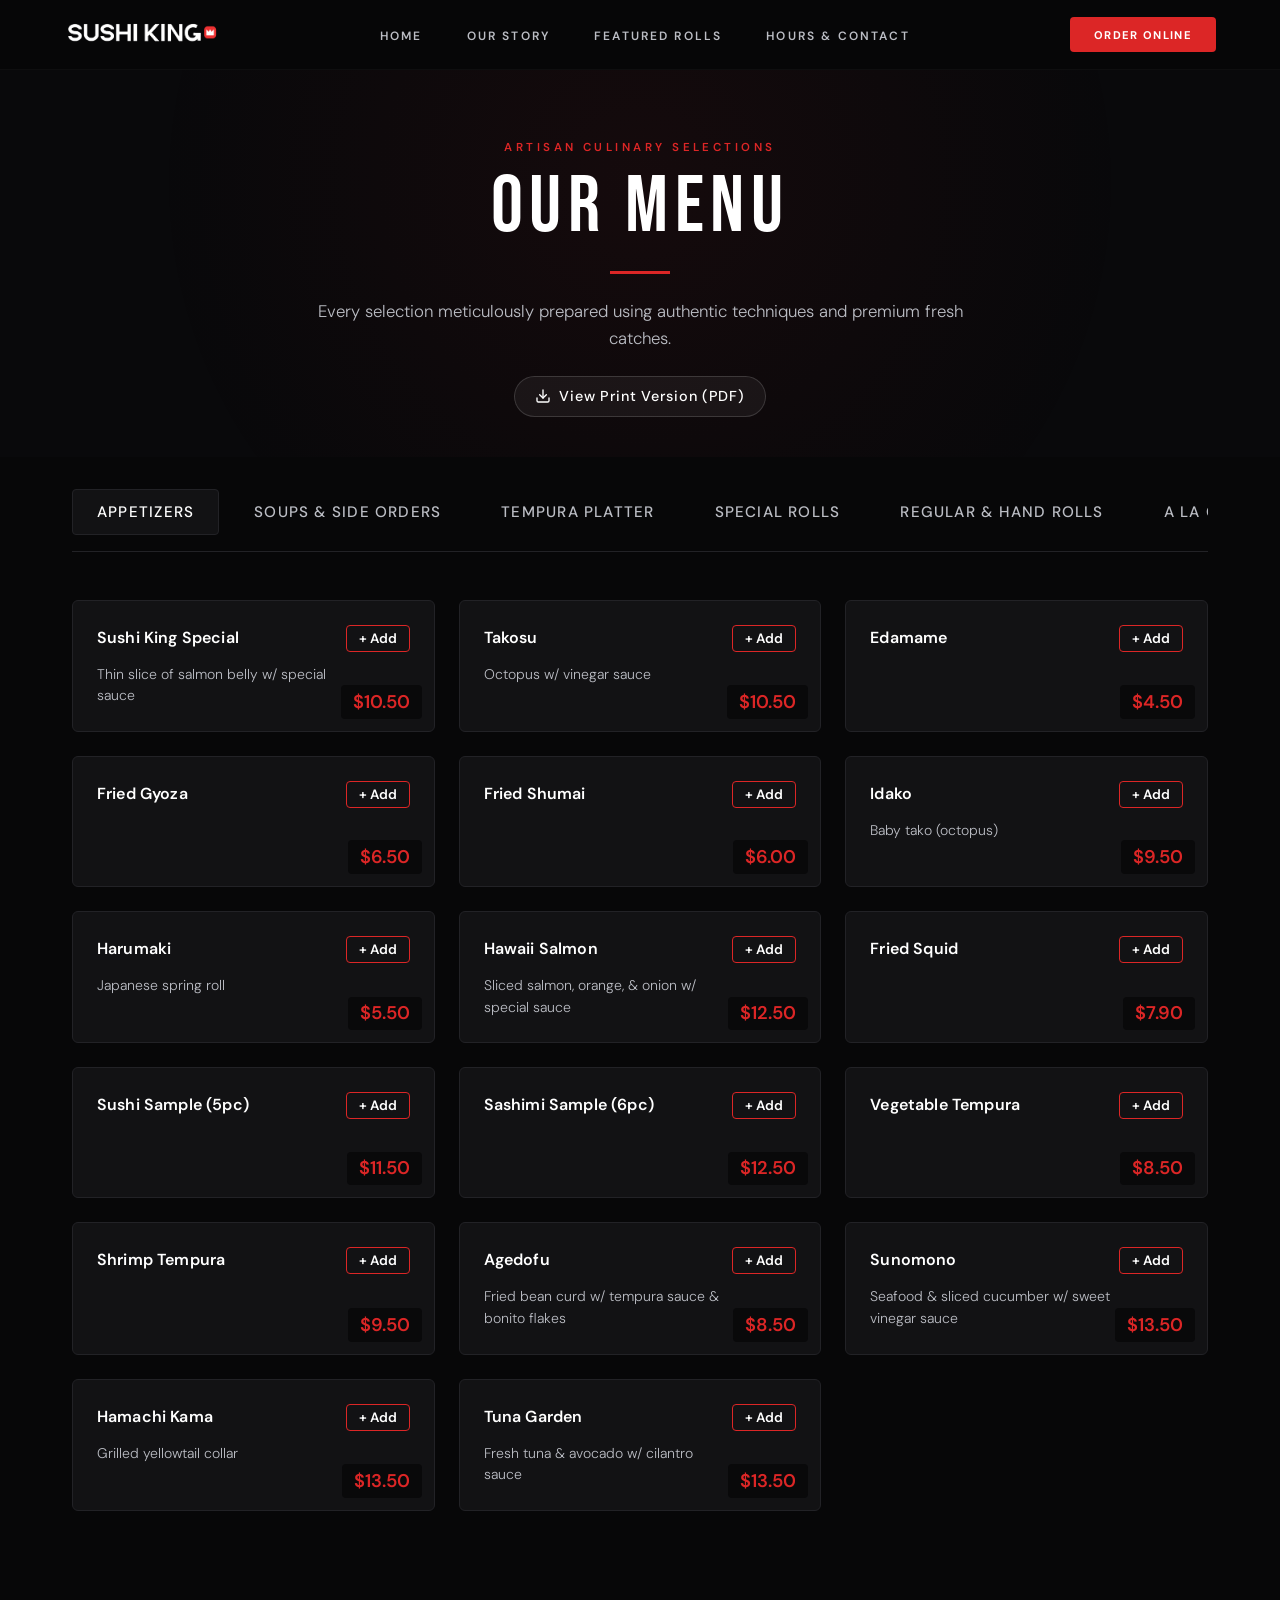
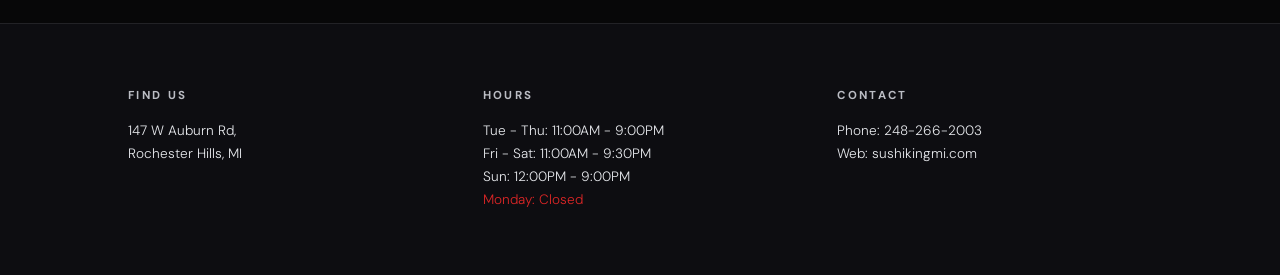
==== menu.html @ 84bacd20 "Add files via upload" ====
<!DOCTYPE html>
<html lang="en">

<head>
    <meta charset="UTF-8">
    <meta name="viewport" content="width=device-width, initial-scale=1.0">
    <title>Menu | Sushi King — Rochester Hills, MI</title>

    <!-- SEO -->
    <meta name="description"
        content="Browse the full Sushi King menu — specialty rolls, appetizers, sashimi, poke bowls, lunch specials & more. Rochester Hills, MI.">
    <meta name="robots" content="index, follow">
    <link rel="canonical" href="https://www.sushikingmi.com/menu.html">

    <!-- Open Graph -->
    <meta property="og:title" content="Menu | Sushi King — Rochester Hills, MI">
    <meta property="og:description"
        content="Browse specialty rolls, sashimi, poke bowls & lunch specials at Sushi King in Rochester Hills, MI.">
    <meta property="og:type" content="restaurant.menu">
    <meta property="og:url" content="https://www.sushikingmi.com/menu.html">
    <meta property="og:locale" content="en_US">

    <!-- Font preload -->
    <link rel="preconnect" href="https://fonts.googleapis.com">
    <link rel="preconnect" href="https://fonts.gstatic.com" crossorigin>
    <link rel="preload" as="style"
        href="https://fonts.googleapis.com/css2?family=Bebas+Neue&family=DM+Sans:ital,opsz,wght@0,9..40,300;0,9..40,400;0,9..40,500;0,9..40,600;0,9..40,700;1,9..40,400&display=swap">
    <link rel="stylesheet"
        href="https://fonts.googleapis.com/css2?family=Bebas+Neue&family=DM+Sans:ital,opsz,wght@0,9..40,300;0,9..40,400;0,9..40,500;0,9..40,600;0,9..40,700;1,9..40,400&display=swap">
    <link rel="stylesheet" href="styles.css">
    <link rel="icon" href="assets/favicon.ico">

    <!-- Advanced SEO -->
    <script type="application/ld:json">
{
  "@context": "https://schema.org",
  "@type": "Menu",
  "@id": "https://www.sushikingmi.com/menu.html#main-menu",
  "name": "Sushi King Full Menu",
  "mainEntityOfPage": "https://www.sushikingmi.com/menu.html",
  "inLanguage": "en",
  "offers": {
    "@type": "AggregateOffer",
    "priceCurrency": "USD",
    "priceRange": "$$"
  },
  "hasMenuSection": [
    {
      "@type": "MenuSection",
      "name": "Appetizers",
      "description": "Authentic starters including Sushi King Special, Takosu, Edamame, Gyoza, and Shumai."
    },
    {
      "@type": "MenuSection",
      "name": "Soup & Salad",
      "description": "Traditional Japanese soups and fresh house salads."
    },
    {
      "@type": "MenuSection",
      "name": "Sushi & Sashimi a la Carte",
      "description": "Premium fresh cuts of Tuna, Salmon, Yellowtail, White Tuna, Eel, and Red Snapper served individual piece style."
    },
    {
      "@type": "MenuSection",
      "name": "Sushi Roll (Regular Roll)",
      "description": "Classic cut maki including Spicy Tuna, California Rolls, Philadelphia Rolls, and Shrimp Tempura Rolls."
    },
    {
      "@type": "MenuSection",
      "name": "Chef's Special Rolls",
      "description": "Artisan signature masterpiece creations including the King Roll, Wonder Roll, and Godzilla Roll."
    },
    {
      "@type": "MenuSection",
      "name": "Sushi Bar Entrees",
      "description": "Curated combination platters featuring classic Maki combos, Deluxe Sushi selections, and Love Boat arrangements."
    },
    {
      "@type": "MenuSection",
      "name": "Bento Box",
      "description": "Complete kitchen entrees served with traditional classic accompaniments."
    },
    {
      "@type": "MenuSection",
      "name": "Poke Bowls",
      "description": "Signature customizable bowls featuring clean protein options, mix-ins, fresh toppings, and house-made artisan glazes."
    },
    {
      "@type": "MenuSection",
      "name": "Beverages",
      "description": "Hot green tea, selection of authentic imported Japanese Ramune sodas, and classic refreshments."
    },
    {
      "@type": "MenuSection",
      "name": "Desserts",
      "description": "Sweet culinary finishes including premium assorted flavors of authentic Japanese Mochi Ice Cream."
    }
  ]
}
</script>
</head>

<body>

    <header id="navbar" class="scrolled force-scrolled">
        <div class="logo-container">
            <a href="index.html">
                <img src="assets/horizontalVerWhite.png" alt="Sushi King" class="nav-brand-logo">
            </a>
        </div>

        <nav class="desktop-nav">
            <a href="index.html">Home</a>
            <a href="index.html#story">Our Story</a>
            <a href="index.html#featured">Featured Rolls</a>
            <a href="index.html#hours">Hours & Contact</a>
        </nav>

        <div class="nav-actions">
            <a href="https://order.sushikingmi.com/" class="cta-btn">ORDER ONLINE</a>
            <button id="menu-toggle" aria-label="Toggle Menu" aria-expanded="false">
                <span class="bar"></span>
                <span class="bar"></span>
                <span class="bar"></span>
            </button>
        </div>

        <div id="mobile-overlay" class="mobile-menu">
            <div class="mobile-nav-links">
                <a href="https://order.sushikingmi.com/" class="mobile-link">Order Online</a>
                <a href="index.html#story" class="mobile-link">Our Story</a>
                <a href="index.html" class="mobile-link">Home</a>
                <a href="index.html#featured" class="mobile-link">Featured Rolls</a>
                <a href="index.html#hours" class="mobile-link">Hours & Contact</a>
            </div>
        </div>
    </header>

    <section class="menu-hero-banner">
        <div class="menu-hero-overlay"></div>
        <div class="menu-hero-content animate-fade-in">
            <span class="tagline">Artisan Culinary Selections</span>
            <h1>OUR MENU</h1>
            <div class="brand-divider"></div>
            <p class="menu-hero-subtitle">Every selection meticulously prepared using authentic techniques and premium
                fresh catches.</p>

            <a href="assets/finalsushimenu.pdf" target="_blank" class="menu-pdf-fallback-btn">
                <svg width="16" height="16" viewBox="0 0 24 24" fill="none" stroke="currentColor" stroke-width="2"
                    stroke-linecap="round" stroke-linejoin="round" style="margin-right: 8px; vertical-align: middle;">
                    <path d="M21 15v4a2 2 0 0 1-2 2H5a2 2 0 0 1-2-2v-4"></path>
                    <polyline points="7 10 12 15 17 10"></polyline>
                    <line x1="12" y1="15" x2="12" y2="3"></line>
                </svg>
                View Print Version (PDF)
            </a>
        </div>
    </section>

    <main class="menu-page-container">
        <div class="menu-tabs-container" id="menu-tabs">
        </div>

        <div class="menu-grid-container" id="menu-cards-arena">
        </div>
    </main>

    <div id="cart-floating-bar" class="cart-floating-bar hidden">
        <div class="cart-bar-content">
            <span id="cart-item-count">0 Items Selected</span>
            <button id="open-cart-btn" class="view-cart-action-btn">
                View Order (<span id="cart-subtotal-display">$0.00</span>)
            </button>
        </div>
    </div>

    <div id="cart-sidebar" class="cart-sidebar">
        <div class="cart-sidebar-header">
            <h3>Your Order</h3>
            <button id="close-cart-btn" class="close-panel-btn">&times;</button>
        </div>
        
        <div id="cart-items-wrapper" class="cart-items-wrapper">
            <p class="empty-cart-msg">Your basket is currently empty.</p>
        </div>

        <div class="cart-sidebar-footer">
            <div class="summary-line">
                <span>Subtotal</span>
                <span id="cart-total-price">$0.00</span>
            </div>
            <button id="checkout-pos-btn" class="checkout-pos-btn" disabled>
                Proceed to Online Checkout
            </button>
        </div>
    </div>
    <div id="cart-overlay" class="cart-overlay"></div>

    <footer id="hours" class="info-footer">
        <div class="footer-grid">
            <div>
                <h4>FIND US</h4>
                <p>147 W Auburn Rd,<br>Rochester Hills, MI</p>
            </div>
            <div>
                <h4>HOURS</h4>
                <p>Tue - Thu: 11:00AM - 9:00PM<br>
                    Fri - Sat: 11:00AM - 9:30PM<br>
                    Sun: 12:00PM - 9:00PM<br>
                    <span class="brand-color">Monday: Closed</span>
                </p>
            </div>
            <div>
                <h4>CONTACT</h4>
                <p>Phone: 248-266-2003<br>Web: sushikingmi.com</p>
            </div>
        </div>
    </footer>

    <script src="menu-data.js"></script>
    <script src="app.js"></script>
    <script src="cart-sync.js"></script>
</body>

</html>
---- styles.css ----
@import url('https://fonts.googleapis.com/css2?family=Bebas+Neue&family=DM+Sans:ital,opsz,wght@0,9..40,300;0,9..40,400;0,9..40,500;0,9..40,600;0,9..40,700;1,9..40,400&display=swap');

:root {
    --bg-dark: #070708;
    --bg-card: #121214;
    --brand-red: #dc2626;
    /* Adjusted to echo their striking crown badge color */
    --brand-red-hover: #b91c1c;
    --text-white: #ffffff;
    --text-gray: #bbbdc4;
    --border-dark: #222226;
    --font-display: 'Bebas Neue', system-ui, sans-serif;
    --font-body: 'DM Sans', system-ui, sans-serif;
}

* {
    margin: 0;
    padding: 0;
    box-sizing: border-box;
    font-family: var(--font-body);
}

/* Hide scrollbar completely across all browser engines */
html {
    scrollbar-width: none;
    /* Firefox */
    -ms-overflow-style: none;
    /* IE and Edge */
    scroll-behavior: smooth;
}

::-webkit-scrollbar {
    display: none;
    /* Chrome, Safari, and Opera */
}

body {
    background-color: var(--bg-dark);
    color: var(--text-white);
    overflow-x: hidden;
}


/* Header Integration */
header {
    position: fixed;
    top: 0;
    left: 0;
    width: 100%;
    display: flex;
    justify-content: space-between;
    align-items: center;
    padding: 1.5rem 5%;
    z-index: 100;
    transition: all 0.4s cubic-bezier(0.4, 0, 0.2, 1);
}

header.scrolled {
    background: rgba(7, 7, 8, 0.85);
    backdrop-filter: blur(16px);
    -webkit-backdrop-filter: blur(16px);
    border-bottom: 1px solid var(--border-dark);
    padding: 1rem 5%;
}

.logo-container {
    display: flex;
    align-items: center;
}

.nav-brand-logo {
    height: 32px;
    /* Fixed height to keep the navbar elegant and compact */
    width: auto;
    /* Maintains the original horizontal aspect ratio */
    object-fit: contain;
}

.nav-icon {
    width: 28px;
    height: 28px;
    object-fit: contain;
}

.logo-text {
    font-size: 1.15rem;
    font-weight: 700;
    letter-spacing: 0.15em;
}

.brand-color {
    color: var(--brand-red);
}

nav a {
    color: var(--text-gray);
    text-decoration: none;
    text-transform: uppercase;
    font-size: 0.75rem;
    font-weight: 600;
    letter-spacing: 0.18em;
    margin: 0 1.25rem;
    transition: color 0.3s;
    font-family: var(--font-body);
}

nav a:hover {
    color: var(--text-white);
}

.cta-btn {
    background: var(--brand-red);
    color: var(--text-white);
    text-decoration: none;
    padding: 0.65rem 1.5rem;
    text-transform: uppercase;
    font-size: 0.7rem;
    font-weight: 700;
    letter-spacing: 0.12em;
    border-radius: 4px;
    transition: background 0.3s;
    font-family: var(--font-body);
}

.cta-btn:hover {
    background: var(--brand-red-hover);
}

/* Hero Modifications */
.hero {
    position: relative;
    width: 100%;
    height: 100vh;
    height: 100dvh;
    display: flex;
    align-items: center;
    justify-content: center;
    overflow: hidden;
}

.hero-video {
    position: absolute;
    top: 0;
    left: 0;
    width: 100%;
    height: 100%;
    object-fit: cover;
    z-index: 1;
}

.hero-overlay {
    position: absolute;
    top: 0;
    left: 0;
    width: 100%;
    height: 100%;
    background: linear-gradient(to bottom, rgba(7, 7, 8, 0.2) 0%, rgba(7, 7, 8, 0.6) 100%);
    z-index: 2;
    pointer-events: none;
    transform: translateZ(0);
    -webkit-transform: translateZ(0);
    will-change: transform;
}

.hero-content {
    position: relative;
    z-index: 3;
    /* Sits on top of the vignette so your text remains perfectly crisp and readable */
    text-align: center;
    padding: 0 1rem;
}

.hero-sub {
    font-size: 0.8rem;
    text-transform: uppercase;
    letter-spacing: 0.4em;
    color: var(--brand-red);
    font-weight: 600;
    display: block;
    margin-bottom: 1rem;
    font-family: var(--font-body);
}

.hero-content h1 {
    font-size: 5.5rem;
    font-family: var(--font-display);
    font-weight: 400;
    letter-spacing: 0.06em;
    margin-bottom: 1rem;
    line-height: 1;
}

.hero-content p {
    font-size: 1rem;
    color: var(--text-gray);
    margin-bottom: 2.5rem;
    font-weight: 300;
    letter-spacing: 0.12rem;
    font-family: var(--font-body);
}

.hero-actions {
    display: flex;
    justify-content: center;
    gap: 15px;
}

.hero-btn {
    padding: 0.8rem 2rem;
    font-size: 0.72rem;
    text-transform: uppercase;
    letter-spacing: 0.15em;
    font-weight: 700;
    text-decoration: none;
    border-radius: 4px;
    transition: all 0.3s ease;
    font-family: var(--font-body);
}

.hero-btn.primary {
    background: var(--text-white);
    color: var(--bg-dark);
}

.hero-btn.primary:hover {
    background: var(--brand-red);
    color: var(--text-white);
}

.hero-btn.secondary {
    border: 1px solid rgba(255, 255, 255, 0.2);
    color: var(--text-white);
}

.hero-btn.secondary:hover {
    border-color: var(--text-white);
    background: rgba(255, 255, 255, 0.05);
}

/* Featured Menu Layout styling */
.featured-section {
    padding: 8rem 10% 6rem;
    background: var(--bg-dark);
}

.section-header {
    text-align: center;
    margin-bottom: 4rem;
}

.section-header .tagline {
    font-size: 0.72rem;
    text-transform: uppercase;
    color: var(--text-gray);
    letter-spacing: 0.3em;
    font-family: var(--font-body);
    font-weight: 500;
}

.section-header h2 {
    font-size: 3.25rem;
    letter-spacing: 0.08em;
    margin-top: 0.5rem;
    font-family: var(--font-display);
    font-weight: 400;
}

.brand-divider {
    width: 40px;
    height: 3px;
    background: var(--brand-red);
    margin: 1.25rem auto 0;
}

.menu-grid {
    display: grid;
    grid-template-columns: repeat(auto-fit, minmax(280px, 1fr));
    gap: 30px;
}

.menu-card {
    background: var(--bg-card);
    border: 1px solid var(--border-dark);
    border-radius: 6px;
    overflow: hidden;
    transition: transform 0.3s ease, border-color 0.3s ease;
}

.menu-card:hover {
    transform: translateY(-5px);
    border-color: rgba(220, 38, 38, 0.4);
}

.menu-card.highlighted {
    border-color: rgba(220, 38, 38, 0.6);
}

.card-img-placeholder {
    height: 180px;
    background: #1c1c21;
    position: relative;
    overflow: hidden;
    background-color: #121214;
    background-image:
        linear-gradient(135deg,
            transparent 0%,
            transparent 65%,
            rgba(255, 255, 255, 0.025) 65%,
            rgba(255, 255, 255, 0.025) 100%),
        linear-gradient(-45deg,
            transparent 0%,
            transparent 75%,
            rgba(0, 0, 0, 0.18) 75%,
            rgba(0, 0, 0, 0.18) 100%);
}


.price-tag {
    position: absolute;
    bottom: 12px;
    right: 12px;
    background: rgba(7, 7, 8, 0.8);
    padding: 0.3rem 0.75rem;
    border-radius: 4px;
    font-size: 0.85rem;
    font-weight: 600;
    color: var(--text-white);
}

.badge {
    position: absolute;
    top: 12px;
    left: 12px;
    background: var(--brand-red);
    font-size: 0.6rem;
    text-transform: uppercase;
    letter-spacing: 0.1em;
    padding: 0.25rem 0.6rem;
    border-radius: 2px;
    font-weight: 700;
}

.card-body {
    padding: 1.5rem;
}

.card-body h3 {
    font-size: 1.15rem;
    margin-bottom: 0.5rem;
    font-weight: 600;
    font-family: var(--font-body);
    letter-spacing: 0.01em;
}

.card-body p {
    font-size: 0.85rem;
    color: var(--text-gray);
    line-height: 1.6;
    font-weight: 300;
    font-family: var(--font-body);
}

.menu-footer {
    text-align: center;
    margin-top: 3.5rem;
}

.download-link {
    color: var(--text-gray);
    text-decoration: none;
    font-size: 0.85rem;
    letter-spacing: 0.05em;
    transition: color 0.3s;
}

.download-link:hover {
    color: var(--brand-red);
}

/* Info Sticky Footer */
.info-footer {
    border-top: 1px solid var(--border-dark);
    background: #0d0d11;
    padding: 4rem 10%;
}

.footer-grid {
    display: grid;
    grid-template-columns: repeat(auto-fit, minmax(200px, 1fr));
    gap: 40px;
}

.footer-grid h4 {
    font-size: 0.72rem;
    letter-spacing: 0.2em;
    color: var(--text-gray);
    margin-bottom: 1rem;
    font-family: var(--font-body);
    font-weight: 700;
    text-transform: uppercase;
}

.footer-grid p {
    font-size: 0.85rem;
    color: #e5e7eb;
    line-height: 1.7;
    font-weight: 300;
}

/* ==========================================================================
   GLOBAL UTILITY MODIFICATIONS & LINK ALIGNMENTS
   ========================================================================== */

.nav-actions {
    display: flex;
    align-items: center;
    gap: 15px;
}

/* Base Desktop Settings: Kept hidden until responsive breakpoints invoke them */
#menu-toggle {
    display: none;
}


/* ==========================================================================
   PREMIUM SIDE DRAWER NAVIGATION FRAMEWORK (Referencing image_86c0e9.png)
   ========================================================================== */

/* Structural layout panel for the sleek half-page viewport slice */
/* ==========================================================================
   PREMIUM MOBILE DRAWER NAVIGATION (REAL MOBILE TIMING FIXED)
   ========================================================================== */

.mobile-menu {
    position: fixed;
    top: 0;
    right: 0;
    width: 50vw;

    /* Viewport Fix: Use dynamic viewport height (dvh) so mobile browsers 
       ignore the URL bar area, falling back to 100% on older browsers */
    height: 100%;
    height: 100dvh;

    background: rgba(10, 10, 12, 0.99);
    backdrop-filter: blur(25px);
    -webkit-backdrop-filter: blur(25px);
    border-left: 1px solid rgba(255, 255, 255, 0.05);
    z-index: 999;

    /* Layout containment: Switch from center-weighted to top-weighted 
       padding so links never drop below the screen boundary fold */
    display: flex;
    flex-direction: column;
    justify-content: flex-start;
    align-items: flex-start;
    padding: 120px 2.5rem 4rem;
    /* Generous 120px top padding clears your header bar */
    box-sizing: border-box;
    overflow-y: auto;
    /* Permits scrolling if a tiny screen crowds the buttons */

    /* Offscreen mechanical storage state */
    transform: translateX(100%);
    transition: transform 0.4s cubic-bezier(0.16, 1, 0.3, 1);
}

/* Active trigger state injected dynamically by the JavaScript Engine */
.mobile-menu.active {
    transform: translateX(0);
    box-shadow: -10px 0 40px rgba(0, 0, 0, 0.6);
}

/* Vertical distribution stack formatting */
.mobile-nav-links {
    display: flex;
    flex-direction: column;
    gap: 1.85rem;
    /* Slightly tighter layout gaps to prevent vertical spillover */
    width: 100%;
    text-align: left;
}

/* High-visibility typography rules */
.mobile-nav-links .mobile-link {
    color: #ffffff !important;
    text-decoration: none;
    font-size: 1.25rem;
    text-transform: uppercase;
    letter-spacing: 0.12em;
    font-weight: 500;
    display: block;
    width: 100%;
    padding: 0.5rem 0;
    /* Creates larger touch target sectors for fingers */
    transition: color 0.2s ease, padding-left 0.2s ease;
}

/* Interactive touch gestures configuration */
.mobile-nav-links .mobile-link:hover,
.mobile-nav-links .mobile-link:active {
    color: var(--brand-red) !important;
    padding-left: 8px;
}

/* Premium Mobile CTA branding link block */
.mobile-nav-links .mobile-cta {
    margin-top: 1rem;
    display: block;
    color: #ffffff !important;
    background-color: var(--brand-red);
    text-decoration: none;
    text-transform: uppercase;
    text-align: center;
    font-size: 0.9rem;
    font-weight: 600;
    letter-spacing: 0.05em;
    padding: 0.85rem 1rem;
    border-radius: 4px;
    width: 100%;
    box-sizing: border-box;
    transition: background-color 0.2s ease;
}

/* Responsive scale tracking rules for smaller display devices */
@media (max-width: 480px) {
    .mobile-menu {
        width: 75vw;
        /* Expands wider to give links comfortable horizontal breathing room */
        padding: 100px 1.5rem 3rem;
    }
}


/* ==========================================================================
   CONSOLIDATED ULTRA RESPONSIVE LAYOUT ENGINE (Media Breakpoints)
   ========================================================================== */

@media (max-width: 768px) {
    header {
        padding: 1.25rem 1.5rem;
    }

    header.scrolled {
        padding: 0.85rem 1.5rem;
    }

    .hero-content h1 {
        font-size: 2.5rem;
    }

    /* Clean drop optimization targets layout stream room */
    .desktop-nav,
    header .cta-btn {
        display: none !important;
    }

    /* Interactive Menu Hamburger Framework Box */
    #menu-toggle {
        display: flex;
        background: transparent;
        border: none;
        cursor: pointer;
        position: relative;
        width: 24px;
        height: 20px;
        padding: 0;
        z-index: 1000;
        /* Stays fixed securely on top of the half-page slide drawer */
    }

    /* Base Bar structural physics and timelines */
    #menu-toggle .bar {
        position: absolute;
        width: 100%;
        height: 2px;
        background-color: #ffffff;
        left: 0;
        transform-origin: center;
        transition:
            top 0.2s cubic-bezier(0.4, 0, 0.2, 1),
            transform 0.2s cubic-bezier(0.4, 0, 0.2, 1) 0.15s,
            opacity 0.15s ease;
    }

    /* Idle layout rows initialization */
    #menu-toggle .bar:nth-child(1) {
        top: 2px;
    }

    #menu-toggle .bar:nth-child(2) {
        top: 9px;
    }

    #menu-toggle .bar:nth-child(3) {
        top: 16px;
    }

    /* Active Animation state sequence mappings */
    #menu-toggle.active .bar {
        top: 9px;
        transition:
            top 0.2s cubic-bezier(0.4, 0, 0.2, 1) 0.15s,
            transform 0.2s cubic-bezier(0.4, 0, 0.2, 1),
            opacity 0.15s ease 0.15s;
    }

    #menu-toggle.active .bar:nth-child(1) {
        transform: rotate(45deg);
    }

    #menu-toggle.active .bar:nth-child(2) {
        opacity: 0;
        transform: scaleX(0);
    }

    #menu-toggle.active .bar:nth-child(3) {
        transform: rotate(-45deg);
    }
}

/* Micro viewport optimization frame tracking rules */
@media (max-width: 480px) {
    .mobile-menu {
        width: 75vw;
        /* Scales up wider on ultra-compact phones so long titles don't wrap link lines */
        padding: 3rem 2rem;
    }

    .menu-hero-banner {
        min-height: 35vh;
        padding: 110px 1.5rem 30px;
    }

    .menu-hero-content h1 {
        font-size: 2.5rem;
    }

    .menu-hero-subtitle {
        font-size: 0.95rem;
    }

    .menu-page-container {
        padding: 0 1.25rem 60px;
    }
}

/* ==========================================================================
   MENU PAGE & PORTFOLIO ENGINE STYLES
   ========================================================================== */

.menu-page-container {
    max-width: 1200px;
    margin: 120px auto 60px;
    padding: 0 2rem;
}

.menu-intro {
    text-align: center;
    margin-bottom: 3rem;
}

.menu-intro h1 {
    font-size: 3rem;
    letter-spacing: 0.1em;
    font-weight: 800;
    margin-top: 0.5rem;
}

/* Tab Bar Strip Container Row Layout */
.menu-tabs-container {
    display: flex;
    justify-content: flex-start;
    align-items: center;
    gap: 10px;
    overflow-x: auto;
    /* Handles mobile viewport overflow seamlessly */
    padding-bottom: 1rem;
    margin-bottom: 3rem;
    border-bottom: 1px solid var(--border-dark);
    -webkit-overflow-scrolling: touch;
}

/* Hide scrollbar visually on the menu horizontal tab line while keeping it operational */
.menu-tabs-container::-webkit-scrollbar {
    display: none;
}

.menu-tab-btn {
    background: transparent;
    border: 1px solid transparent;
    color: var(--text-gray);
    padding: 0.75rem 1.5rem;
    font-size: 0.95rem;
    text-transform: uppercase;
    letter-spacing: 0.08em;
    font-weight: 500;
    cursor: pointer;
    white-space: nowrap;
    border-radius: 4px;
    transition: all 0.3s cubic-bezier(0.4, 0, 0.2, 1);
}

.menu-tab-btn:hover {
    color: var(--text-white);
    background-color: rgba(255, 255, 255, 0.03);
}

.menu-tab-btn.active {
    color: var(--text-white);
    background-color: var(--bg-card);
    border-color: var(--border-dark);
}

/* Core Dynamic Cards Arena Grid Configuration */
.menu-grid-container.standard-grid {
    display: grid;
    grid-template-columns: repeat(auto-fill, minmax(340px, 1fr));
    gap: 24px;
}

.menu-grid-container.layout-flex-vertical {
    display: flex;
    flex-direction: column;
    gap: 32px;
}

/* Individual Premium Glass-Card Frame Objects */
.menu-card {
    background-color: var(--bg-card);
    border: 1px solid var(--border-dark);
    border-radius: 6px;
    padding: 1.5rem;
    display: flex;
    flex-direction: column;
    justify-content: flex-start;
    gap: 12px;
    transition: transform 0.3s ease, border-color 0.3s ease;
}

.menu-card:hover {
    transform: translateY(-2px);
    border-color: #33333a;
}

.menu-card-header {
    display: flex;
    justify-content: space-between;
    align-items: baseline;
    gap: 16px;
}

.menu-card-header h3 {
    font-size: 1rem;
    font-weight: 600;
    letter-spacing: 0.01em;
    color: var(--text-white);
    font-family: var(--font-body);
    min-width: 0;
    /* Allows h3 to shrink within flex row instead of pushing into price */
    overflow: hidden;
    text-overflow: ellipsis;
    white-space: nowrap;
}

.menu-card-header .price-tag {
    flex-shrink: 0;
    /* Price never compresses regardless of item name length */
}

.price-tag {
    font-size: 1.15rem;
    font-weight: 600;
    color: var(--brand-red);
    font-family: var(--font-body);
}

.menu-item-description {
    font-size: 0.875rem;
    color: var(--text-gray);
    line-height: 1.55;
    font-family: var(--font-body);
    font-weight: 300;
    padding-right: 4.5rem;
    /* Prevents text from running under the price tag */
}

/* Unique Blocks Layout: Poke Showcases & Lunch Specials Packs */
.full-width-card {
    grid-column: 1 / -1;
}

.special-info-block {
    background-color: #0d0d10;
    border: 1px dashed var(--border-dark);
    border-radius: 6px;
    padding: 2rem;
    margin-top: 1rem;
}

.special-info-block h4 {
    text-transform: uppercase;
    font-size: 1rem;
    letter-spacing: 0.1em;
    margin-bottom: 1.5rem;
    color: var(--text-white);
}

.selection-pool-grid {
    display: grid;
    grid-template-columns: repeat(auto-fill, minmax(200px, 1fr));
    gap: 12px;
}

.selection-pool-grid span {
    font-size: 0.88rem;
    color: var(--text-gray);
    display: flex;
    align-items: center;
}

.selection-pool-grid span::before {
    content: "•";
    color: var(--brand-red);
    margin-right: 8px;
    font-size: 1.2rem;
}

/* Poke Builder Dynamic Box Dashboard Object */
.poke-builder-showcase {
    background-color: var(--bg-card);
    border: 1px solid var(--border-dark);
    border-radius: 8px;
    padding: 2.5rem;
}

.poke-hero-meta {
    text-align: center;
    margin-bottom: 2.5rem;
    border-bottom: 1px solid var(--border-dark);
    padding-bottom: 1.5rem;
}

.poke-hero-meta h3 {
    font-size: 2.5rem;
    letter-spacing: 0.06em;
    margin-bottom: 0.5rem;
    font-family: var(--font-display);
    font-weight: 400;
}

.poke-subtitle {
    margin-top: 0.5rem;
    color: var(--text-gray);
    font-size: 0.9rem;
}

.category-meta-header {
    grid-column: 1 / -1;
    /* Span all grid columns so it sits above the cards */
    text-align: center;
    margin-bottom: 0.25rem;
}

.category-clean-subtitle {
    display: inline-block;
    font-family: var(--font-body);
    font-size: 0.78rem;
    font-weight: 500;
    text-transform: uppercase;
    letter-spacing: 0.2em;
    color: var(--text-gray);
    border: 1px solid var(--border-dark);
    border-radius: 4px;
    padding: 0.4rem 1.2rem;
}

.poke-steps-grid {
    display: grid;
    grid-template-columns: repeat(auto-fit, minmax(220px, 1fr));
    gap: 32px;
}

.poke-step-col h5 {
    font-size: 0.75rem;
    text-transform: uppercase;
    letter-spacing: 0.12em;
    margin-bottom: 1.25rem;
    display: flex;
    align-items: center;
    gap: 10px;
    font-family: var(--font-body);
    font-weight: 700;
}

.poke-step-col h5 span {
    background-color: var(--brand-red);
    color: var(--text-white);
    width: 22px;
    height: 22px;
    border-radius: 50%;
    display: flex;
    align-items: center;
    justify-content: center;
    font-size: 0.75rem;
    font-weight: 700;
}

.poke-step-col ul {
    list-style: none;
}

.poke-step-col ul li {
    font-size: 0.9rem;
    color: var(--text-gray);
    padding: 6px 0;
    border-bottom: 1px solid rgba(255, 255, 255, 0.02);
}

/* Dynamic Flex Pill Clouds styling */
.pill-cloud {
    display: flex;
    flex-wrap: wrap;
    gap: 8px;
}

.pill-cloud span {
    font-size: 0.8rem;
    background: #1a1a1e;
    border: 1px solid var(--border-dark);
    padding: 4px 10px;
    border-radius: 20px;
    color: var(--text-gray);
}

.pill-cloud.sauces span {
    border-color: rgba(220, 38, 38, 0.3);
    color: var(--text-white);
}

/* Smooth Interactive View Changes Animation Frame */
.animate-fade-in {
    animation: menuFadeIn 0.4s cubic-bezier(0.4, 0, 0.2, 1) forwards;
}

@keyframes menuFadeIn {
    from {
        opacity: 0;
        transform: translateY(8px);
    }

    to {
        opacity: 1;
        transform: translateY(0);
    }
}

/* ==========================================================================
   MENU HERO BANNER & HEADER POLISH
   ========================================================================== */

/* Fixed Navbar override to guarantee consistent styling across text-heavy pages */
header.force-scrolled {
    background: rgba(7, 7, 8, 0.95) !important;
    backdrop-filter: blur(20px);
    -webkit-backdrop-filter: blur(20px);
    border-bottom: 1px solid rgba(255, 255, 255, 0.03);
}

/* Atmospheric hero entry frame for text-based pages */
.menu-hero-banner {
    position: relative;
    width: 100%;
    min-height: 45vh;
    display: flex;
    align-items: center;
    justify-content: center;
    padding: 140px 2rem 40px;
    background: #09090b;
    /* Base deep luxury charcoal */
    overflow: hidden;
}

/* Subtle underlying radial ambient glow mirroring the brand colors */
.menu-hero-overlay {
    position: absolute;
    top: 0;
    left: 0;
    width: 100%;
    height: 100%;
    background: radial-gradient(circle at 50% 40%, rgba(220, 38, 38, 0.06) 0%, transparent 70%);
    z-index: 1;
}

.menu-hero-content {
    position: relative;
    z-index: 2;
    text-align: center;
    max-width: 700px;
}

.menu-hero-content .tagline {
    font-size: 0.72rem;
    text-transform: uppercase;
    letter-spacing: 0.3em;
    color: var(--brand-red);
    font-weight: 600;
    display: block;
    margin-bottom: 0.75rem;
    font-family: var(--font-body);
}

.menu-hero-content h1 {
    font-size: 5rem;
    letter-spacing: 0.08em;
    font-family: var(--font-display);
    font-weight: 400;
    color: var(--text-white);
    margin: 0;
    line-height: 1;
}

.menu-hero-content .brand-divider {
    width: 60px;
    height: 3px;
    background-color: var(--brand-red);
    margin: 1.5rem auto;
}

.menu-hero-subtitle {
    font-size: 1.05rem;
    color: var(--text-gray);
    line-height: 1.6;
    font-weight: 300;
}

/* Adjusted structural container padding since spacing is now handled by the menu-hero */
.menu-page-container {
    max-width: 1200px;
    margin: 0 auto 80px;
    padding: 2rem;
}

/* --- Menu Breakpoint Adjustments --- */
@media (max-width: 768px) {
    .menu-hero-banner {
        min-height: 35vh;
        padding: 110px 1.5rem 30px;
    }

    .menu-hero-content h1 {
        font-size: 2.5rem;
    }

    .menu-hero-subtitle {
        font-size: 0.95rem;
    }

    .menu-page-container {
        padding: 0 1.25rem 60px;
    }
}

/* ==========================================================================
   FIXED MENU FOOTER LINK PAIR SECTOR
   ========================================================================== */
.menu-footer {
    margin-top: 4rem;
    display: flex;
    flex-direction: column;
    align-items: center;
    gap: 1.25rem;
    text-align: center;
    width: 100%;
}

/* Primary Button Styling for the dynamic live menu view action */
.view-onsite-btn {
    display: inline-block;
    background-color: var(--brand-red);
    color: var(--text-white);
    text-decoration: none;
    font-size: 1.05rem;
    font-weight: 600;
    text-transform: uppercase;
    letter-spacing: 0.1em;
    padding: 1rem 2.5rem;
    border-radius: 4px;
    border: 1px solid var(--brand-red);
    transition: all 0.3s ease;
    box-shadow: 0 4px 15px rgba(220, 38, 38, 0.2);
}

.view-onsite-btn:hover {
    background-color: var(--brand-red-hover);
    border-color: var(--brand-red-hover);
    transform: translateY(-2px);
    box-shadow: 0 6px 20px rgba(220, 38, 38, 0.3);
}

/* ==========================================================================
   PREMIUM EDITORIAL STORY BLOCK
   ========================================================================== */
.story-section {
    padding: 120px 2rem;
    background-color: var(--bg-dark);
    position: relative;
    border-bottom: 1px solid rgba(255, 255, 255, 0.02);
}

/* Subtle background accent glow echoing the red theme */
.story-section::before {
    content: '';
    position: absolute;
    top: 50%;
    left: 50%;
    transform: translate(-25%, -50%);
    width: 500px;
    height: 500px;
    background: radial-gradient(circle, rgba(220, 38, 38, 0.02) 0%, transparent 70%);
    z-index: 1;
    pointer-events: none;
}

.story-container {
    max-width: 750px;
    margin: 0 auto;
    text-align: center;
    position: relative;
    z-index: 2;
}

.story-tagline {
    font-size: 0.72rem;
    text-transform: uppercase;
    letter-spacing: 0.3em;
    color: var(--brand-red);
    font-weight: 600;
    display: block;
    margin-bottom: 0.75rem;
    font-family: var(--font-body);
}

.story-container h2 {
    font-size: 3.75rem;
    font-family: var(--font-display);
    font-weight: 400;
    letter-spacing: 0.06em;
    text-transform: uppercase;
    color: var(--text-white);
    margin-bottom: 1.25rem;
}

.story-container .brand-divider {
    width: 50px;
    height: 2px;
    background-color: var(--brand-red);
    margin: 0 auto 2.25rem;
}

.story-lead {
    font-size: 1.15rem;
    line-height: 1.8;
    color: var(--text-white);
    font-weight: 400;
    margin-bottom: 1.5rem;
    letter-spacing: 0.01em;
    font-family: var(--font-body);
}

.story-body {
    font-size: 1rem;
    line-height: 1.85;
    color: var(--text-gray);
    font-weight: 300;
    font-family: var(--font-body);
}

/* Mobile Layout Tweaks */
@media (max-width: 768px) {
    .story-section {
        padding: 80px 1.5rem;
    }

    .story-container h2 {
        font-size: 2.25rem;
    }

    .story-lead {
        font-size: 1.1rem;
    }
}


/* ==========================================================================
   MENU.HTML HERO BANNER PDF BUTTON STYLE 
   ========================================================================== */
.menu-pdf-fallback-btn {
    display: inline-flex;
    align-items: center;
    justify-content: center;
    margin-top: 1.5rem;
    background-color: rgba(255, 255, 255, 0.05);
    border: 1px solid rgba(255, 255, 255, 0.15);
    color: var(--text-white);
    text-decoration: none;
    font-size: 0.9rem;
    font-weight: 500;
    letter-spacing: 0.05em;
    padding: 0.65rem 1.25rem;
    border-radius: 30px;
    /* Rounded pill style to stand out from category filters */
    transition: all 0.2s ease;
}

.menu-pdf-fallback-btn:hover {
    background-color: var(--brand-red);
    border-color: var(--brand-red);
    box-shadow: 0 4px 12px rgba(220, 38, 38, 0.25);
    transform: translateY(-1px);
}

/* ==========================================================================
   INTERACTIVE APP CART MODULE STYLES
   ========================================================================== */
.cart-floating-bar {
    position: fixed;
    bottom: 2rem;
    left: 50%;
    transform: translateX(-50%);
    background: rgba(18, 18, 20, 0.95);
    backdrop-filter: blur(12px);
    -webkit-backdrop-filter: blur(12px);
    border: 1px solid var(--border-dark);
    padding: 1rem 2rem;
    border-radius: 50px;
    width: 90%;
    max-width: 500px;
    z-index: 999;
    box-shadow: 0 10px 30px rgba(0, 0, 0, 0.5);
    transition: opacity 0.3s ease, transform 0.3s ease;
}

.cart-floating-bar.hidden {
    opacity: 0;
    pointer-events: none;
    transform: translate(-50%, 20px);
}

.cart-bar-content {
    display: flex;
    justify-content: space-between;
    align-items: center;
}

.view-cart-action-btn {
    background: var(--brand-red);
    color: white;
    border: none;
    padding: 0.6rem 1.2rem;
    border-radius: 25px;
    font-weight: 600;
    cursor: pointer;
    transition: background 0.2s;
}

.view-cart-action-btn:hover {
    background: var(--brand-red-hover);
}

/* Sidebar Drawer Panel */
.cart-sidebar {
    position: fixed;
    top: 0;
    right: -400px;
    width: 100%;
    max-width: 400px;
    height: 100vh;
    background: #121214;
    border-left: 1px solid var(--border-dark);
    z-index: 1001;
    display: flex;
    flex-direction: column;
    transition: right 0.4s cubic-bezier(0.16, 1, 0.3, 1);
}

.cart-sidebar.open {
    right: 0;
}

.cart-sidebar-header {
    padding: 1.5rem;
    border-bottom: 1px solid var(--border-dark);
    display: flex;
    justify-content: space-between;
    align-items: center;
}

.close-panel-btn {
    background: none;
    border: none;
    color: white;
    font-size: 2rem;
    cursor: pointer;
}

.cart-items-wrapper {
    flex: 1;
    overflow-y: auto;
    padding: 1.5rem;
    display: flex;
    flex-direction: column;
    gap: 1rem;
}

.empty-cart-msg {
    color: var(--text-gray);
    text-align: center;
    margin-top: 3rem;
    font-size: 0.95rem;
}

/* Individual Item Card in Cart */
.cart-item-node {
    display: flex;
    justify-content: space-between;
    align-items: center;
    padding-bottom: 1rem;
    border-bottom: 1px solid rgba(255, 255, 255, 0.05);
}

.cart-item-details h4 {
    font-size: 1rem;
    color: white;
    margin-bottom: 0.25rem;
}

.cart-item-details span {
    color: var(--brand-red);
    font-weight: 600;
}

.remove-item-trigger {
    background: none;
    border: none;
    color: #ef4444;
    cursor: pointer;
    font-size: 0.85rem;
    padding: 0.25rem;
}

.cart-sidebar-footer {
    padding: 1.5rem;
    border-top: 1px solid var(--border-dark);
    background: #17171a;
}

.summary-line {
    display: flex;
    justify-content: space-between;
    font-size: 1.2rem;
    font-weight: 600;
    margin-bottom: 1rem;
    color: white;
}

.checkout-pos-btn {
    width: 100%;
    background: var(--accent-gold, #10b981);
    color: black;
    font-weight: 700;
    text-transform: uppercase;
    border: none;
    padding: 1rem;
    border-radius: 4px;
    cursor: pointer;
    transition: opacity 0.2s;
}

.checkout-pos-btn:disabled {
    opacity: 0.4;
    cursor: not-allowed;
}

.cart-overlay {
    position: fixed;
    top: 0;
    left: 0;
    width: 100vw;
    height: 100vh;
    background: rgba(0, 0, 0, 0.7);
    z-index: 1000;
    opacity: 0;
    pointer-events: none;
    transition: opacity 0.3s;
}

.cart-overlay.open {
    opacity: 1;
    pointer-events: auto;
}

/* Inline Add to Cart Button inside main food cards */
.add-to-cart-btn {
    background: transparent;
    border: 1px solid var(--brand-red);
    color: white;
    padding: 4px 12px;
    border-radius: 4px;
    font-size: 0.85rem;
    font-weight: 600;
    cursor: pointer;
    transition: all 0.2s;
}

.add-to-cart-btn:hover {
    background: var(--brand-red);
}

.menu-item-info-row {
    display: flex;
    align-items: center;
    gap: 10px;
    flex-shrink: 0;
}

.menu-card-header .menu-item-info-row .price-tag {
    position: static;
    bottom: auto;
    right: auto;
    background: rgba(7, 7, 8, 0.8);
    color: var(--brand-red);
}
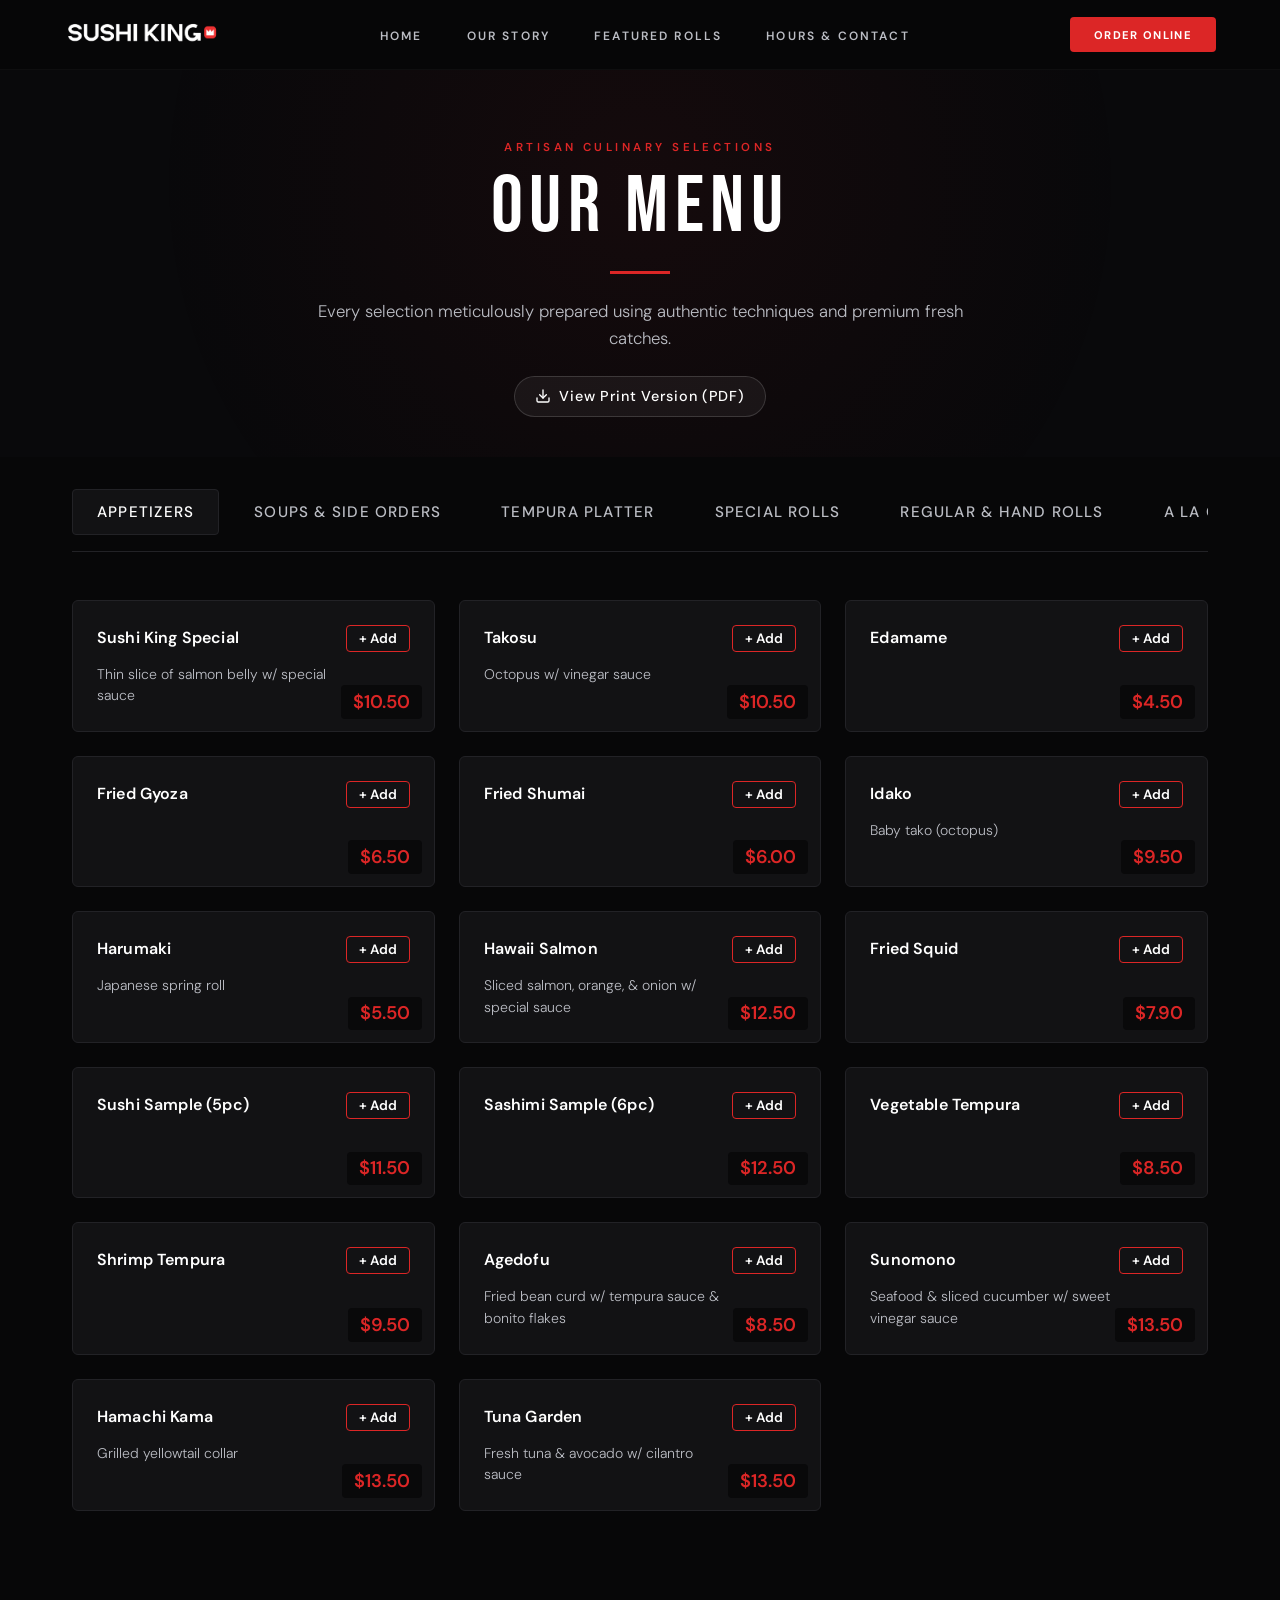
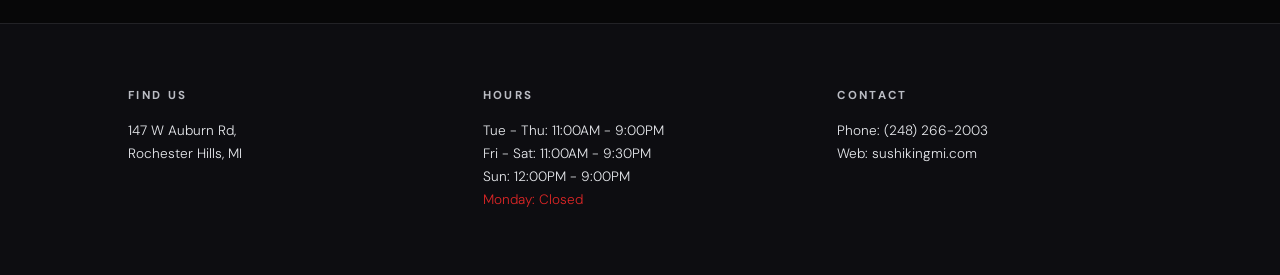
==== commit c906742b: "Modal" ====
--- a/menu.html
+++ b/menu.html
@@ -113,7 +113,7 @@
             <a href="index.html">Home</a>
             <a href="index.html#story">Our Story</a>
             <a href="index.html#featured">Featured Rolls</a>
-            <a href="index.html#hours">Hours & Contact</a>
+            <a href="menu.html#hours">Hours & Contact</a>
         </nav>
 
         <div class="nav-actions">
@@ -212,7 +212,7 @@
             </div>
             <div>
                 <h4>CONTACT</h4>
-                <p>Phone: 248-266-2003<br>Web: sushikingmi.com</p>
+                <p>Phone: (248) 266-2003<br>Web: sushikingmi.com</p>
             </div>
         </div>
     </footer>
--- a/styles.css
+++ b/styles.css
@@ -215,6 +215,11 @@
     border-radius: 4px;
     transition: all 0.3s ease;
     font-family: var(--font-body);
+    display: inline-flex;
+    align-items: center;
+    justify-content: center;
+    /* Adjust your top/bottom padding to be completely equal, or use line-height: 1 */
+    padding: 0.8rem 2rem;
 }
 
 .hero-btn.primary {
@@ -1433,3 +1438,422 @@
     color: var(--brand-red);
 }
 
+/* ==========================================================================
+   CATERING HERO PROFILE
+   ========================================================================== */
+.catering-section {
+    position: relative;
+    width: 100%;
+    min-height: 65vh;
+    display: flex;
+    align-items: center;
+    justify-content: center;
+    padding: 5rem 8%;
+    overflow: hidden;
+
+    /* Image Background - Upload your image to your assets folder with this name */
+    background-image: url('assets/catering-hero-bg.jpeg');
+    background-size: cover;
+    background-position: center;
+    background-repeat: no-repeat;
+}
+
+.catering-overlay-dim {
+    position: absolute;
+    top: 0;
+    left: 0;
+    width: 100%;
+    height: 100%;
+    /* Heavy cinematic fade to preserve light text legibility over any bright plate images */
+    background: linear-gradient(to bottom, rgba(7, 7, 8, 0.7) 0%, rgba(7, 7, 8, 0.9) 100%);
+    z-index: 1;
+    pointer-events: none;
+}
+
+.catering-inner-content {
+    position: relative;
+    z-index: 2;
+    text-align: center;
+    max-width: 700px;
+    width: 100%;
+}
+
+.catering-pre-title {
+    font-size: 0.75rem;
+    text-transform: uppercase;
+    letter-spacing: 0.25em;
+    color: var(--brand-red);
+    font-weight: 600;
+    display: block;
+    margin-bottom: 1.2rem;
+    font-family: var(--font-body);
+}
+
+.catering-inner-content h2 {
+    font-size: 4rem;
+    font-family: var(--font-display);
+    font-weight: 400;
+    letter-spacing: 0.05em;
+    line-height: 1.1;
+    color: var(--text-white);
+}
+
+.catering-accent-line {
+    width: 45px;
+    height: 3px;
+    background: var(--brand-red);
+    margin: 1.5rem auto;
+}
+
+.catering-inner-content p {
+    font-size: 1.05rem;
+    color: var(--text-gray);
+    margin-bottom: 2.5rem;
+    font-weight: 300;
+    line-height: 1.6;
+    font-family: var(--font-body);
+}
+
+.catering-btn-group {
+    display: flex;
+    justify-content: center;
+    gap: 15px;
+}
+
+/* Mobile Responsiveness Rules */
+@media (max-width: 768px) {
+    .catering-section {
+        padding: 4rem 1.5rem;
+        min-height: auto;
+    }
+
+    .catering-inner-content h2 {
+        font-size: 2.85rem;
+    }
+
+    .catering-btn-group {
+        flex-direction: column;
+        align-items: center;
+        gap: 12px;
+    }
+
+    .catering-btn-group .hero-btn {
+        width: 100%;
+        max-width: 280px;
+        text-align: center;
+    }
+}
+
+/* ==========================================================================
+   UNIVERSAL ABSTRACT MODAL ENGINE - CORE CUSTOM STYLING OVERLAYS
+   ========================================================================== */
+
+.uni-modal-overlay {
+    position: fixed;
+    top: 0;
+    left: 0;
+    width: 100%;
+    height: 100%;
+    background: rgba(4, 4, 5, 0.85); 
+    backdrop-filter: blur(8px);
+    display: flex;
+    align-items: center;
+    justify-content: center;
+    z-index: 2000;
+    opacity: 0;
+    pointer-events: none;
+    transition: opacity 0.4s ease;
+}
+
+.uni-modal-overlay.active {
+    opacity: 1;
+    pointer-events: auto;
+}
+
+/* Base modal card structure */
+.uni-modal-wrapper {
+    position: relative;
+    background: #0d0d0f; 
+    border: 1px solid rgba(255, 255, 255, 0.08); 
+    border-radius: 8px;
+    padding: 3.5rem 2.5rem 2.5rem 2.5rem; 
+    box-shadow: 0 24px 60px rgba(0, 0, 0, 0.6);
+    width: 90%;
+    transform: scale(0.95) translateY(10px);
+    transition: transform 0.4s cubic-bezier(0.16, 1, 0.3, 1);
+}
+
+.uni-modal-overlay.active .uni-modal-wrapper {
+    transform: scale(1) translateY(0);
+}
+
+/* Minimalist close cross design */
+#close-uni-modal {
+    position: absolute;
+    top: 1.25rem;
+    right: 1.25rem;
+    background: transparent;
+    border: none;
+    color: rgba(255, 255, 255, 0.35);
+    font-size: 1.5rem;
+    font-weight: 200;
+    line-height: 1;
+    cursor: pointer;
+    width: 32px;
+    height: 32px;
+    display: flex;
+    align-items: center;
+    justify-content: center;
+    border-radius: 50%;
+    transition: all 0.25s ease;
+}
+
+#close-uni-modal:hover {
+    color: var(--text-white, #ffffff);
+    background: rgba(255, 255, 255, 0.05);
+    transform: rotate(90deg);
+}
+
+/* Content Elements Typography Tuning */
+.modal-dynamic-badge {
+    display: inline-block;
+    font-size: 0.75rem;
+    font-weight: 600;
+    text-transform: uppercase;
+    letter-spacing: 0.15em;
+    color: var(--brand-red, #dc2626);
+    margin-bottom: 0.6rem;
+}
+
+/* Fixed display compression tracking bounds */
+.modal-dynamic-title {
+    font-family: var(--font-display, 'Bebas Neue', sans-serif);
+    font-size: 2.5rem;
+    text-transform: uppercase;
+    letter-spacing: 0.05em; 
+    line-height: 1.15;
+    color: var(--text-white, #ffffff);
+    margin-bottom: 0.8rem;
+}
+
+.modal-dynamic-desc {
+    font-size: 0.95rem;
+    color: var(--text-gray, #bbbdc4);
+    line-height: 1.5;
+    margin-bottom: 2rem;
+}
+
+/* ==========================================================================
+   LOOK 1: Specific Layout Context Handling Rules (Catering Layout Context)
+   ========================================================================== */
+.layout-catering {
+    max-width: 480px;
+}
+
+.layout-catering .modal-action-wrapper-container {
+    display: flex;
+    flex-direction: column;
+    gap: 0.75rem;
+}
+
+/* Stripped out emojis via rendering layers */
+.modal-row-icon {
+    display: none !important;
+}
+
+.modal-row-link {
+    display: flex;
+    align-items: center;
+    text-decoration: none;
+    padding: 1.1rem 1.4rem;
+    border-radius: 4px;
+    transition: all 0.25s ease;
+}
+
+/* Email Prominence Styling */
+.layout-catering .modal-row-link.accented {
+    background: var(--brand-red, #dc2626);
+    color: #ffffff;
+}
+
+.layout-catering .modal-row-link.accented:hover {
+    background: var(--brand-red-hover, #b91c1c);
+    transform: translateY(-2px);
+    box-shadow: 0 6px 20px rgba(220, 38, 38, 0.35);
+}
+
+/* Neutral Link Layout Options */
+.layout-catering .modal-row-link.neutral {
+    background: rgba(255, 255, 255, 0.03);
+    border: 1px solid rgba(255, 255, 255, 0.06);
+    color: var(--text-white, #ffffff);
+}
+
+.layout-catering .modal-row-link.neutral:hover {
+    background: rgba(255, 255, 255, 0.06);
+    border-color: rgba(255, 255, 255, 0.12);
+}
+
+.modal-row-text {
+    display: flex;
+    flex-direction: column;
+}
+
+.modal-row-text strong {
+    font-size: 0.95rem;
+    font-weight: 500;
+    letter-spacing: 0.02em;
+}
+
+.modal-row-text span {
+    font-size: 0.8rem;
+    opacity: 0.7;
+    margin-top: 0.15rem;
+}
+
+.uni-modal-meta-text {
+    display: block;
+    text-align: center;
+    font-size: 0.75rem;
+    color: rgba(255, 255, 255, 0.3);
+    margin-top: 1.5rem;
+    line-height: 1.4;
+}
+
+
+/* LOOK 2: Modern VIP Input Newsletter Layout Schema */
+.layout-newsletter {
+    max-width: 540px;
+    padding: 3.5rem 2.5rem;
+    text-align: center;
+    border-top: 4px solid #ffffff;
+}
+
+.layout-newsletter h3 {
+    font-size: 2.5rem;
+    margin-bottom: 0.5rem;
+}
+
+.layout-newsletter .modal-inline-form {
+    display: flex;
+    gap: 10px;
+    width: 100%;
+    margin-top: 1.5rem;
+}
+
+.layout-newsletter .modal-form-input {
+    flex: 1;
+    background: rgba(255, 255, 255, 0.04);
+    border: 1px solid rgba(255, 255, 255, 0.08);
+    padding: 1rem;
+    color: #ffffff;
+    font-family: var(--font-body);
+    border-radius: 4px;
+    font-size: 0.95rem;
+    transition: border-color 0.2s;
+}
+
+.layout-newsletter .modal-form-input:focus {
+    border-color: #ffffff;
+    outline: none;
+}
+
+.layout-newsletter .modal-form-btn {
+    background: #ffffff;
+    color: #070708;
+    padding: 0 1.75rem;
+    font-weight: 600;
+    border: none;
+    border-radius: 4px;
+    cursor: pointer;
+    text-transform: uppercase;
+    letter-spacing: 0.05em;
+    font-size: 0.85rem;
+    transition: opacity 0.2s;
+}
+
+.layout-newsletter .modal-form-btn:hover {
+    opacity: 0.9;
+}
+
+/* ==========================================================================
+   LOOK 3: Special Promotional Campaign Dashboard (FlashSale Layout Tuning)
+   ========================================================================== */
+.layout-promo {
+    max-width: 480px;
+    text-align: center;
+    padding: 3.5rem 2.5rem 2.5rem 2.5rem;
+}
+
+.layout-promo .modal-dynamic-title {
+    text-shadow: 0 4px 30px rgba(220, 38, 38, 0.15);
+    font-size: 2.6rem;
+    margin-bottom: 1rem;
+}
+
+.layout-promo .modal-dynamic-desc {
+    font-size: 0.95rem;
+    max-width: 400px;
+    margin: 0 auto 2rem auto;
+    color: #d4d4d8;
+    line-height: 1.6;
+}
+
+/* Primary Call-to-Action Link Element Styling */
+.layout-promo .modal-promo-cta {
+    display: inline-block;
+    background: var(--brand-red, #dc2626);
+    color: #ffffff;
+    font-size: 0.85rem;
+    font-weight: 600;
+    text-transform: uppercase;
+    text-decoration: none;
+    letter-spacing: 0.12em; 
+    padding: 1.15rem 2.5rem;
+    border-radius: 4px;
+    transition: all 0.25s ease;
+    box-shadow: 0 4px 15px rgba(220, 38, 38, 0.2);
+}
+
+.layout-promo .modal-promo-cta:hover {
+    background: var(--brand-red-hover, #b91c1c);
+    transform: translateY(-2px);
+    box-shadow: 0 6px 20px rgba(220, 38, 38, 0.4);
+}
+
+/* LOOK 4: Critical Interface Announcement Layout Schema (HoursAlert) */
+.layout-alert {
+    max-width: 420px;
+    padding: 2.25rem 2rem;
+    text-align: center;
+    border: 1px solid #f59e0b;
+}
+
+.layout-alert .modal-dynamic-badge {
+    color: #f59e0b;
+}
+
+.layout-alert h3 {
+    font-size: 2.2rem;
+    margin-bottom: 0.75rem;
+}
+
+.layout-alert .modal-dismiss-btn {
+    width: 100%;
+    background: transparent;
+    border: 1px solid rgba(255, 255, 255, 0.08);
+    color: #ffffff;
+    font-weight: 500;
+    text-transform: uppercase;
+    padding: 1rem;
+    border-radius: 4px;
+    cursor: pointer;
+    letter-spacing: 0.05em;
+    font-size: 0.85rem;
+    transition: background 0.2s, border-color 0.2s;
+}
+
+.layout-alert .modal-dismiss-btn:hover {
+    background: rgba(255, 255, 255, 0.04);
+    border-color: #f59e0b;
+}
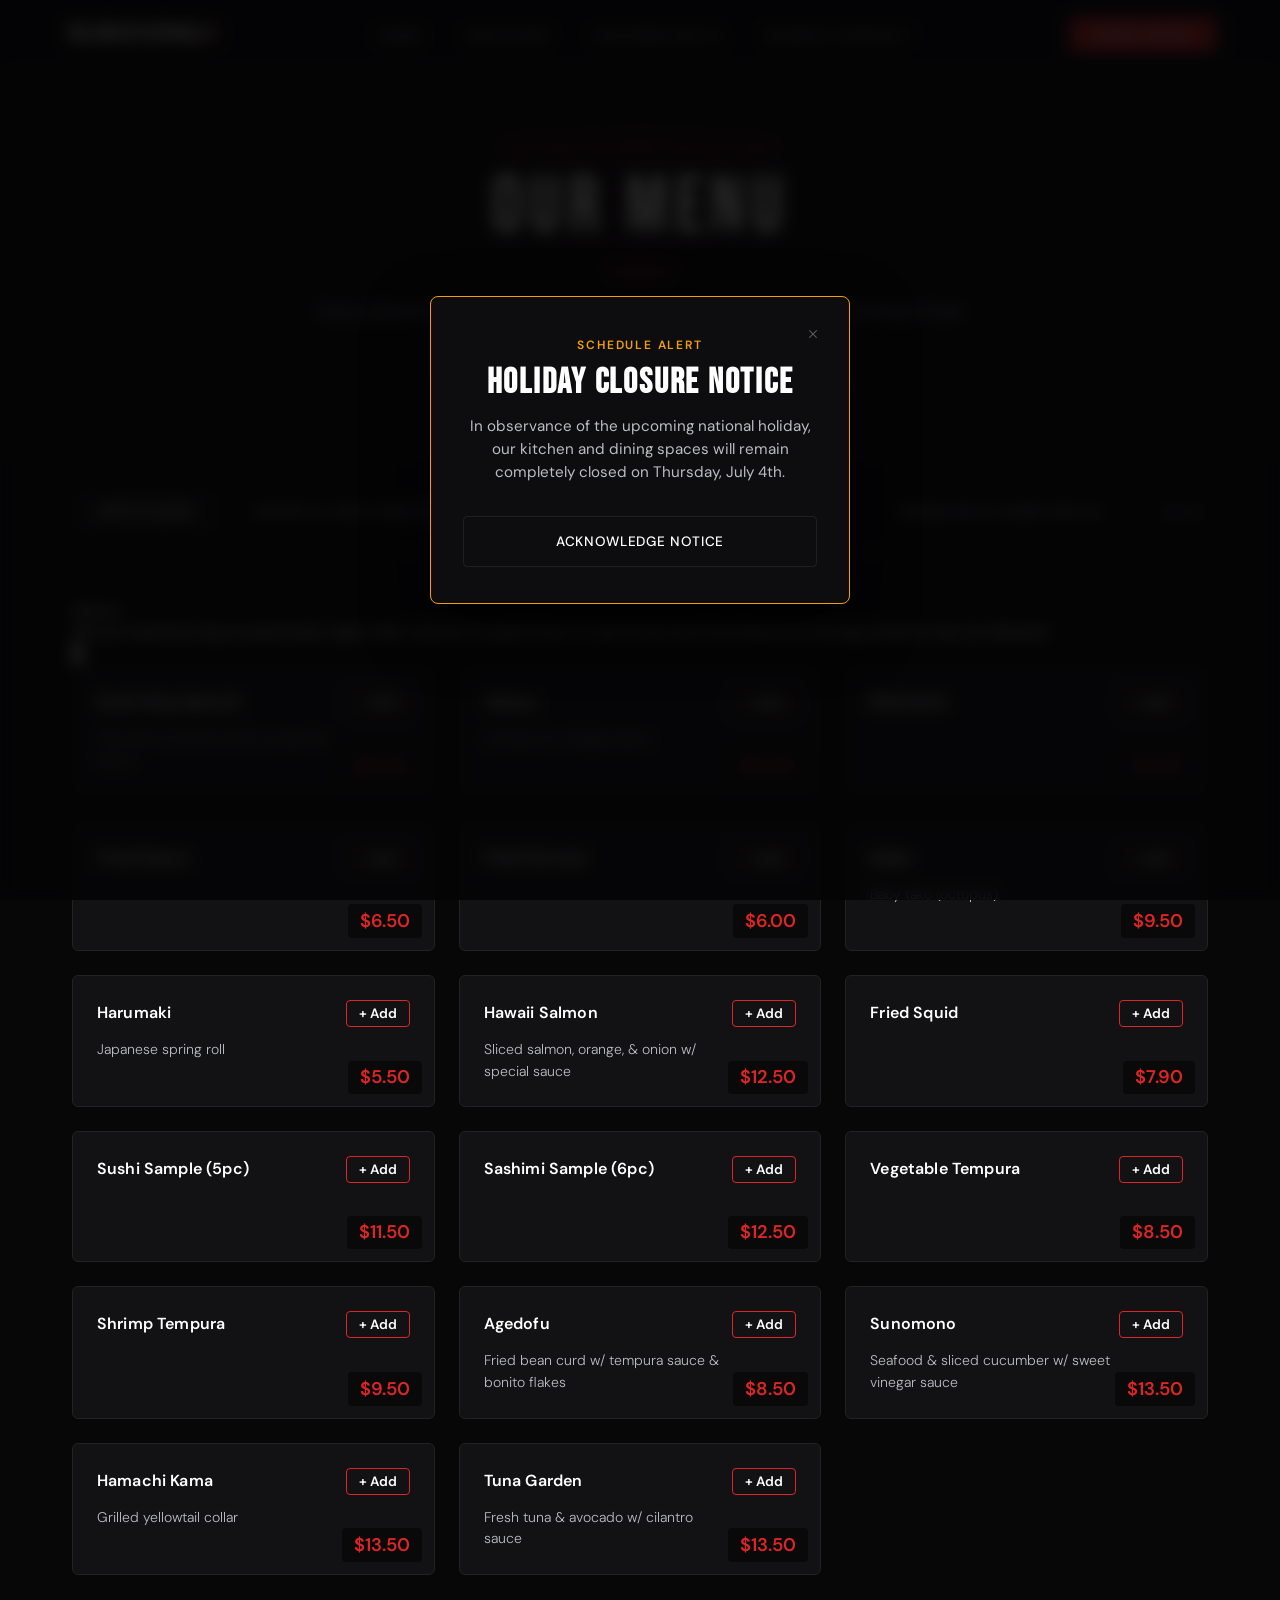
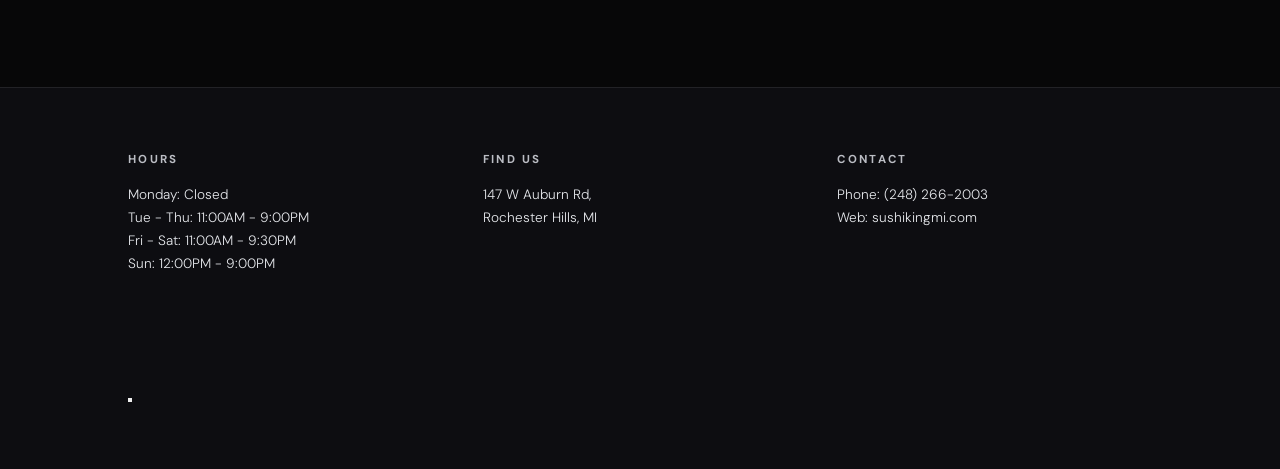
==== commit 410e95c7: "Add files via upload" ====
--- a/menu.html
+++ b/menu.html
@@ -2,6 +2,10 @@
 <html lang="en">
 
 <head>
+
+    <link rel="preload" href="styles.css" as="style">
+    <link rel="preload" href="altStyles.css" as="style">
+
     <meta charset="UTF-8">
     <meta name="viewport" content="width=device-width, initial-scale=1.0">
     <title>Menu | Sushi King — Rochester Hills, MI</title>
@@ -27,7 +31,7 @@
         href="https://fonts.googleapis.com/css2?family=Bebas+Neue&family=DM+Sans:ital,opsz,wght@0,9..40,300;0,9..40,400;0,9..40,500;0,9..40,600;0,9..40,700;1,9..40,400&display=swap">
     <link rel="stylesheet"
         href="https://fonts.googleapis.com/css2?family=Bebas+Neue&family=DM+Sans:ital,opsz,wght@0,9..40,300;0,9..40,400;0,9..40,500;0,9..40,600;0,9..40,700;1,9..40,400&display=swap">
-    <link rel="stylesheet" href="styles.css">
+    <link rel="stylesheet" href="styles.css" id="main-theme">
     <link rel="icon" href="assets/favicon.ico">
 
     <!-- Advanced SEO -->
@@ -98,13 +102,16 @@
   ]
 }
 </script>
+    <script src="lunch-mode-config.js"></script>
+    <script src="lunch-mode-boot.js"></script>
+    <script src="theme-switcher.js"></script>
 </head>
 
 <body>
 
     <header id="navbar" class="scrolled force-scrolled">
         <div class="logo-container">
-            <a href="index.html">
+            <a href="#top">
                 <img src="assets/horizontalVerWhite.png" alt="Sushi King" class="nav-brand-logo">
             </a>
         </div>
@@ -161,6 +168,20 @@
         <div class="menu-tabs-container" id="menu-tabs">
         </div>
 
+
+        <!--ADD OR REMOVE HIDDEN FROM class="alert-banner" to show/hide the banner -->
+        <div id="global-alert-banner" class="alert-banner">
+            <div class="banner-content">
+                <!--Change banner badge text as needed-->
+                <span class="banner-badge">Notice</span>
+                <!--Change banner content as needed-->
+                <p>We are experiencing exceptionally high order volumes tonight! Dine-in wait times and DoorDash
+                    processing streams may be delayed.</p>
+            </div>
+            <button id="close-banner-btn" class="banner-close">&times;</button>
+        </div>
+
+
         <div class="menu-grid-container" id="menu-cards-arena">
         </div>
     </main>
@@ -179,7 +200,7 @@
             <h3>Your Order</h3>
             <button id="close-cart-btn" class="close-panel-btn">&times;</button>
         </div>
-        
+
         <div id="cart-items-wrapper" class="cart-items-wrapper">
             <p class="empty-cart-msg">Your basket is currently empty.</p>
         </div>
@@ -196,30 +217,57 @@
     </div>
     <div id="cart-overlay" class="cart-overlay"></div>
 
-    <footer id="hours" class="info-footer">
+    <footer id="hours" class="info-footer" style="position: relative;">
         <div class="footer-grid">
             <div>
-                <h4>FIND US</h4>
-                <p>147 W Auburn Rd,<br>Rochester Hills, MI</p>
-            </div>
-            <div>
                 <h4>HOURS</h4>
-                <p>Tue - Thu: 11:00AM - 9:00PM<br>
+                <p><span>Monday: Closed</span><br>Tue - Thu: 11:00AM - 9:00PM<br>
                     Fri - Sat: 11:00AM - 9:30PM<br>
                     Sun: 12:00PM - 9:00PM<br>
-                    <span class="brand-color">Monday: Closed</span>
                 </p>
+            </div>
+            <div>
+                <h4>FIND US</h4>
+                <div class="find-us-wrapper">
+                    <p>147 W Auburn Rd,<br>Rochester Hills, MI</p>
+
+                    <div class="map-container">
+                        <iframe
+                            src="https://www.google.com/maps/embed?pb=!1m18!1m12!1m3!1d2931.9566989446485!2d-83.14184652345095!3d42.662243716611594!2m3!1f0!2f0!3f0!3m2!1i1024!2i768!4f13.1!3m3!1m2!1s0x8824ea4b1f6db9bf%3A0x6002f5a6b0be6e18!2s147%20W%20Auburn%20Rd%2C%20Rochester%20Hills%2C%20MI%2048307!5e0!3m2!1sen!2sus!4v1718475000000!5m2!1sen!2sus"
+                            width="100%" height="100%" style="border:0;" allowfullscreen="" loading="lazy"
+                            referrerpolicy="no-referrer-when-downgrade">
+                        </iframe>
+                    </div>
+                </div>
             </div>
             <div>
                 <h4>CONTACT</h4>
                 <p>Phone: (248) 266-2003<br>Web: sushikingmi.com</p>
             </div>
         </div>
+        <div class="light-dark-mode-toggle">
+            <button id="theme-toggle" type="button" class="toggle-btn" aria-label="Toggle Light/Dark Mode" aria-pressed="false">
+                <span class="toggle-bg"></span>
+                <span class="toggle-emoji toggle-sun" aria-hidden="true"></span>
+                <span class="toggle-emoji toggle-moon" aria-hidden="true"></span>
+                <span id="toggle-thumb" class="toggle-thumb"></span>
+            </button>
+        </div>
     </footer>
+
 
     <script src="menu-data.js"></script>
     <script src="app.js"></script>
     <script src="cart-sync.js"></script>
+
+    <div data-auto-modal="hoursAlert"></div>
+
+    <div id="universal-modal" class="uni-modal-overlay" aria-hidden="true">
+        <div class="uni-modal-wrapper">
+            <button id="close-uni-modal" class="uni-modal-close-trigger" aria-label="Dismiss Modal">&times;</button>
+            <div id="uni-modal-runtime-content"></div>
+        </div>
+    </div>
 </body>
 
 </html>
--- a/altStyles.css
+++ b/altStyles.css
@@ -0,0 +1,2279 @@
+:root {
+    /* =====================================================
+       LUNCH PALETTE — warm, fresh, approachable daytime feel
+       Primary accent: forest green  |  Base: warm cream/linen
+       ===================================================== */
+    --bg-dark: #f5f0e8;
+    --bg-card: #ffffff;
+    --text-actuallyWhite: #bbbdc4;
+    --brand-red: #dc2626;
+    --brand-green: #2d6a4f;
+    --brand-red-hover: #b91c1c;
+    --text-white: #1a1a18;
+    --text-gray: #5c5c52;
+    --border-dark: #ddd8cc;
+    --font-display: 'Bebas Neue', system-ui, sans-serif;
+    --font-body: 'DM Sans', system-ui, sans-serif;
+}
+
+* {
+    margin: 0;
+    padding: 0;
+    box-sizing: border-box;
+    font-family: var(--font-body);
+}
+
+/* Hide scrollbar completely across all browser engines */
+html {
+    scrollbar-width: none;
+    /* Firefox */
+    -ms-overflow-style: none;
+    /* IE and Edge */
+    scroll-behavior: smooth;
+}
+
+::-webkit-scrollbar {
+    display: none;
+    /* Chrome, Safari, and Opera */
+}
+
+body {
+    background-color: var(--bg-dark);
+    color: var(--text-white);
+    overflow-x: hidden;
+}
+
+
+/* Header Integration */
+header {
+    position: fixed;
+    top: 0;
+    left: 0;
+    width: 100%;
+    display: flex;
+    justify-content: space-between;
+    align-items: center;
+    padding: 1.5rem 5%;
+    z-index: 100;
+    transition: all 0.4s cubic-bezier(0.4, 0, 0.2, 1);
+}
+
+header.scrolled {
+    background: rgba(245, 240, 232, 0.95);
+    backdrop-filter: blur(16px);
+    -webkit-backdrop-filter: blur(16px);
+    border-bottom: 1px solid var(--border-dark);
+    padding: 1rem 5%;
+    box-shadow: 0 4px 20px rgba(0, 0, 0, 0.08);
+    transition: padding 0.3s ease, box-shadow 0.3s ease, background 0s linear;
+    nav a{
+        color: var(--text-white);
+    }
+    .bar{
+        background-color: #1a1a18;
+    }
+}
+
+.logo-container {
+    display: flex;
+    align-items: center;
+}
+
+.nav-brand-logo {
+    height: 32px;
+    /* Fixed height to keep the navbar elegant and compact */
+    width: auto;
+    /* Maintains the original horizontal aspect ratio */
+    object-fit: contain;
+}
+
+.nav-icon {
+    width: 28px;
+    height: 28px;
+    object-fit: contain;
+}
+
+.logo-text {
+    font-size: 1.15rem;
+    font-weight: 700;
+    letter-spacing: 0.15em;
+}
+
+.brand-color {
+    color: var(--brand-red);
+}
+
+nav a {
+    color: var(--text-actuallyWhite);
+    text-decoration: none;
+    text-transform: uppercase;
+    font-size: 0.75rem;
+    font-weight: 600;
+    letter-spacing: 0.18em;
+    margin: 0 1.25rem;
+    transition: color 0.3s;
+    font-family: var(--font-body);
+}
+
+nav a:hover {
+    color: var(--brand-red);
+}
+
+.cta-btn {
+    background: var(--brand-red);
+    color: #f5f0e8;
+    text-decoration: none;
+    padding: 0.65rem 1.5rem;
+    text-transform: uppercase;
+    font-size: 0.7rem;
+    font-weight: 700;
+    letter-spacing: 0.12em;
+    border-radius: 4px;
+    transition: background 0.3s;
+    font-family: var(--font-body);
+}
+
+.cta-btn:hover {
+    background: var(--brand-red-hover);
+}
+
+/* Hero Modifications */
+.hero {
+    position: relative;
+    width: 100%;
+    height: 100vh;
+    height: 100dvh;
+    display: flex;
+    align-items: center;
+    justify-content: center;
+    overflow: hidden;
+}
+
+.hero-video {
+    position: absolute;
+    top: 0;
+    left: 0;
+    width: 100%;
+    height: 100%;
+    object-fit: cover;
+    z-index: 1;
+}
+
+.hero-overlay {
+    position: absolute;
+    top: 0;
+    left: 0;
+    width: 100%;
+    height: 100%;
+    background: linear-gradient(to bottom, rgba(7, 7, 8, 0.2) 0%, rgba(7, 7, 8, 0.6) 100%);
+    z-index: 2;
+    pointer-events: none;
+    transform: translateZ(0);
+    -webkit-transform: translateZ(0);
+    will-change: transform;
+}
+
+.hero-content {
+    color: #f5f0e8;
+    position: relative;
+    z-index: 3;
+    text-align: center;
+    padding: 0 1rem;
+}
+
+.hero-sub {
+    font-size: 0.8rem;
+    text-transform: uppercase;
+    letter-spacing: 0.4em;
+    color: var(--brand-red);
+    font-weight: 600;
+    display: block;
+    margin-bottom: 1rem;
+    font-family: var(--font-body);
+}
+
+.hero-content h1 {
+    font-size: 5.5rem;
+    font-family: var(--font-display);
+    font-weight: 400;
+    letter-spacing: 0.06em;
+    margin-bottom: 1rem;
+    line-height: 1;
+}
+
+.hero-content p {
+    font-size: 1rem;
+    margin-bottom: 2.5rem;
+    font-weight: 300;
+    letter-spacing: 0.12rem;
+    font-family: var(--font-body);
+    color: rgba(245, 240, 232, 0.75);
+}
+
+
+.hero-actions {
+    display: flex;
+    justify-content: center;
+    gap: 15px;
+}
+
+.hero-btn {
+    padding: 0.8rem 2rem;
+    font-size: 0.72rem;
+    text-transform: uppercase;
+    letter-spacing: 0.15em;
+    font-weight: 700;
+    text-decoration: none;
+    border-radius: 4px;
+    transition: all 0.3s ease;
+    font-family: var(--font-body);
+    display: inline-flex;
+    align-items: center;
+    justify-content: center;
+    /* Adjust your top/bottom padding to be completely equal, or use line-height: 1 */
+    padding: 0.8rem 2rem;
+    cursor: pointer;
+}
+
+.hero-btn.primary {
+    background: var(--bg-dark);
+    color: var(--text-gray);
+}
+
+.hero-btn.primary:hover {
+    background: var(--brand-red);
+    color: #f5f0e8;
+}
+
+.hero-btn.secondary {
+    border: 1px solid rgba(245, 240, 232, 0.4);
+    color: var(--bg-dark);
+    background: rgba(245, 240, 232, 0.15);
+}
+
+.hero-btn.secondary:hover {
+    border-color: #f5f0e8;
+    background: rgba(245, 240, 232, 0.3);
+}
+
+/* Featured Menu Layout styling */
+.featured-section {
+    padding: 8rem 10% 6rem;
+    background: var(--bg-dark);
+}
+
+.section-header {
+    text-align: center;
+    margin-bottom: 4rem;
+}
+
+.section-header .tagline {
+    font-size: 0.72rem;
+    text-transform: uppercase;
+    color: var(--text-gray);
+    letter-spacing: 0.3em;
+    font-family: var(--font-body);
+    font-weight: 500;
+}
+
+.section-header h2 {
+    font-size: 3.25rem;
+    letter-spacing: 0.08em;
+    margin-top: 0.5rem;
+    font-family: var(--font-display);
+    font-weight: 400;
+}
+
+.brand-divider {
+    width: 40px;
+    height: 3px;
+    background: var(--brand-red);
+    margin: 1.25rem auto 0;
+}
+
+.menu-grid {
+    display: grid;
+    grid-template-columns: repeat(auto-fit, minmax(280px, 1fr));
+    gap: 30px;
+}
+
+.menu-card {
+    background: var(--bg-card);
+    border: 1px solid var(--border-dark);
+    border-radius: 6px;
+    overflow: hidden;
+    transition: transform 0.3s ease, border-color 0.3s ease;
+}
+
+.menu-card:hover {
+    transform: translateY(-5px);
+    border-color: rgba(255, 255, 255, 0.4);
+}
+
+.menu-card.highlighted {
+    border-color: var(--brand-red);
+}
+
+.card-img-placeholder {
+    height: 180px;
+    position: relative;
+    overflow: hidden;
+    background-color: #e8e3d8;
+    background-image:
+        linear-gradient(135deg,
+            transparent 0%,
+            transparent 65%,
+            rgba(255, 255, 255, 0.06) 65%,
+            rgba(255, 255, 255, 0.06) 100%),
+        linear-gradient(-45deg,
+            transparent 0%,
+            transparent 75%,
+            rgba(255, 255, 255, 0.04) 75%,
+            rgba(255, 255, 255, 0.04) 100%);
+}
+
+
+.price-tag {
+    position: absolute;
+    bottom: 12px;
+    right: 12px;
+    background: var(--brand-red);
+    padding: 0.3rem 0.75rem;
+    border-radius: 4px;
+    font-size: 0.85rem;
+    font-weight: 600;
+    color: #f5f0e8;
+}
+
+.badge {
+    position: absolute;
+    top: 12px;
+    left: 12px;
+    background: var(--brand-red);
+    color: #f5f0e8;
+    font-size: 0.6rem;
+    text-transform: uppercase;
+    letter-spacing: 0.1em;
+    padding: 0.25rem 0.6rem;
+    border-radius: 2px;
+    font-weight: 700;
+}
+
+.card-body {
+    padding: 1.5rem;
+}
+
+.card-body h3 {
+    font-size: 1.15rem;
+    margin-bottom: 0.5rem;
+    font-weight: 600;
+    font-family: var(--font-body);
+    letter-spacing: 0.01em;
+}
+
+.card-body p {
+    font-size: 0.85rem;
+    color: var(--text-gray);
+    line-height: 1.6;
+    font-weight: 300;
+    font-family: var(--font-body);
+}
+
+.menu-footer {
+    text-align: center;
+    margin-top: 3.5rem;
+}
+
+.download-link {
+    color: var(--text-gray);
+    text-decoration: none;
+    font-size: 0.85rem;
+    letter-spacing: 0.05em;
+    transition: color 0.3s;
+}
+
+.download-link:hover {
+    color: var(--brand-red);
+}
+
+/* Info Sticky Footer */
+.info-footer {
+    border-top: 1px solid var(--border-dark);
+    background: #f5f0e8;
+    padding: 4rem 10%;
+}
+
+.footer-grid {
+    display: grid;
+    grid-template-columns: repeat(auto-fit, minmax(200px, 1fr));
+    gap: 40px;
+}
+
+.footer-grid h4 {
+    font-size: 0.72rem;
+    letter-spacing: 0.2em;
+    color: var(--text-gray);
+    margin-bottom: 1rem;
+    font-family: var(--font-body);
+    font-weight: 700;
+    text-transform: uppercase;
+}
+
+.footer-grid p {
+    font-size: 0.85rem;
+    color: #3a3a30;
+    line-height: 1.7;
+    font-weight: 300;
+}
+
+/* ==========================================================================
+   PREMIUM STACKED FOOTER MAP SYSTEM (FIXED SYMMETRY)
+   ========================================================================== */
+
+/* Fix the overall grid layout alignment across columns */
+.footer-grid {
+    display: grid;
+    grid-template-columns: 1fr;
+    gap: 2.5rem;
+    align-items: flex-start;
+    
+    /* 🚀 THE SYMMETRY FIX STEP 1: Center the container constraint */
+    max-width: var(--container-width, 1200px); /* Keeps footer from stretching into infinite screen widths */
+    width: 100%;
+    margin: 0 auto; /* Smoothly distributes equal margins on the left and right */
+    padding: 0 2rem; /* Safety padding for smaller viewports */
+}
+
+.find-us-wrapper {
+    display: flex;
+    flex-direction: column;
+    gap: 0.85rem;
+    margin-top: 0.5rem;
+}
+
+/* Map frame dimensions and styles */
+.map-container {
+    width: 100%;
+    height: 120px;
+    border-radius: 4px;
+    border: 1px solid var(--border-dark, #222226);
+    overflow: hidden;
+    position: relative;
+    background: var(--bg-card, #ffffff);
+    
+    filter: opacity(0.6);
+    transition: filter 0.3s ease, border-color 0.3s ease;
+}
+
+.map-container:hover {
+    filter: opacity(1);
+    border-color: rgba(255, 255, 255, 0.15);
+}
+
+.map-link-btn {
+    display: inline-block;
+    margin-top: 0.15rem; /* 🚀 Shifts the link down slightly so it doesn't crowd the map box */
+    font-size: 0.8rem;
+    color: var(--brand-red, #dc2626);
+    text-decoration: none;
+    font-weight: 600;
+    text-transform: uppercase;
+    letter-spacing: 0.05em;
+    transition: color 0.2s ease;
+}
+
+.map-link-btn:hover {
+    color: var(--brand-red-hover, #b91c1c);
+}
+
+.light-dark-mode-toggle {
+    position: absolute;
+    right: 5%;
+    bottom: 1.5rem;
+    display: flex;
+    align-items: center;
+    z-index: 5;
+}
+
+#theme-toggle {
+    width: 72px;
+    height: 38px;
+    padding: 5px;
+    border-radius: 999px;
+    border: 1px solid rgba(255, 255, 255, 0.16);
+    background: rgba(255, 255, 255, 0.08);
+    color: #fff;
+    position: relative;
+    display: inline-grid;
+    place-items: center;
+    overflow: hidden;
+    cursor: pointer;
+    box-shadow: 0 18px 40px rgba(0, 0, 0, 0.22);
+    backdrop-filter: blur(10px);
+    transition: background 0.25s ease, transform 0.25s ease, box-shadow 0.25s ease;
+}
+
+#theme-toggle:hover {
+    background: rgba(255, 255, 255, 0.16);
+    transform: translateY(-1px);
+}
+
+#theme-toggle:focus-visible {
+    outline: 2px solid rgba(255, 255, 255, 0.45);
+    outline-offset: 4px;
+}
+
+#theme-toggle:active {
+    transform: translateY(1px);
+}
+
+#theme-toggle .toggle-bg {
+    position: absolute;
+    inset: 4px;
+    border-radius: 999px;
+    background: rgba(255, 255, 255, 0.06);
+    transition: background 0.25s ease;
+}
+
+#theme-toggle .toggle-emoji {
+    position: absolute;
+    width: 16px;
+    height: 16px;
+    font-size: 0;
+    pointer-events: none;
+    background-repeat: no-repeat;
+    background-position: center;
+    background-size: contain;
+    transition: opacity 0.25s ease;
+}
+
+#theme-toggle .toggle-sun {
+    left: 10px;
+    opacity: 1;
+    background-image: url('assets/blackSun.png');
+}
+
+#theme-toggle .toggle-moon {
+    right: 10px;
+    opacity: 0.35;
+    background-image: url('assets/blackMoon.png');
+}
+
+#theme-toggle[aria-pressed="true"] .toggle-sun {
+    opacity: 0.35;
+}
+
+#theme-toggle[aria-pressed="true"] .toggle-moon {
+    opacity: 1;
+}
+
+.toggle-thumb {
+    position: absolute;
+    left: 6px;
+    top: 50%;
+    width: 26px;
+    height: 26px;
+    transform: translateY(-50%);
+    border-radius: 50%;
+    background: #f8f8f8;
+    box-shadow: 0 10px 22px rgba(0, 0, 0, 0.25);
+    transition: transform 0.25s ease, background 0.25s ease, box-shadow 0.25s ease;
+}
+
+#theme-toggle[aria-pressed="true"] .toggle-thumb {
+    transform: translate(34px, -50%);
+    background: linear-gradient(135deg, #f1f5f9, #e2e8f0);
+    box-shadow: 0 10px 28px rgba(0, 0, 0, 0.32);
+}
+
+#theme-toggle[aria-pressed="true"] .toggle-bg {
+    background: rgba(255, 255, 255, 0.03);
+}
+
+#theme-toggle:active .toggle-thumb {
+    transform: scale(0.95) translateY(-50%);
+}
+
+/* 💻 Horizontal desktop optimization columns grid */
+@media (min-width: 769px) {
+    .footer-grid {
+        /* 🚀 THE SYMMETRY FIX STEP 2: Use content-fit tracking to squeeze out floating whitespace gap gaps */
+        grid-template-columns: repeat(3, minmax(240px, 1fr)); 
+        gap: 6rem; /* Increases whitespace separations symmetrically between blocks */
+        justify-content: center; /* Pins content elements centered within the footer zone */
+    }
+
+    .map-container {
+        height: 110px;
+        max-width: 280px;
+    }
+}
+
+/* ==========================================================================
+   GLOBAL UTILITY MODIFICATIONS & LINK ALIGNMENTS
+   ========================================================================== */
+
+.nav-actions {
+    display: flex;
+    align-items: center;
+    gap: 15px;
+}
+
+/* Base Desktop Settings: Kept hidden until responsive breakpoints invoke them */
+#menu-toggle {
+    display: none;
+}
+
+
+/* ==========================================================================
+   PREMIUM SIDE DRAWER NAVIGATION FRAMEWORK (Referencing image_86c0e9.png)
+   ========================================================================== */
+
+/* Structural layout panel for the sleek half-page viewport slice */
+/* ==========================================================================
+   PREMIUM MOBILE DRAWER NAVIGATION (REAL MOBILE TIMING FIXED)
+   ========================================================================== */
+
+.mobile-menu {
+    position: fixed;
+    top: 0;
+    right: 0;
+    width: 50vw;
+
+    /* Viewport Fix: Use dynamic viewport height (dvh) so mobile browsers 
+       ignore the URL bar area, falling back to 100% on older browsers */
+    height: 100%;
+    height: 100dvh;
+
+    background: rgba(245, 240, 232, 0.99);
+    backdrop-filter: blur(25px);
+    -webkit-backdrop-filter: blur(25px);
+    border-left: 1px solid rgba(255, 255, 255, 0.06);
+    z-index: 999;
+
+    /* Layout containment: Switch from center-weighted to top-weighted 
+       padding so links never drop below the screen boundary fold */
+    display: flex;
+    flex-direction: column;
+    justify-content: flex-start;
+    align-items: flex-start;
+    padding: 120px 2.5rem 4rem;
+    /* Generous 120px top padding clears your header bar */
+    box-sizing: border-box;
+    overflow-y: auto;
+    /* Permits scrolling if a tiny screen crowds the buttons */
+
+    /* Offscreen mechanical storage state */
+    transform: translateX(100%);
+    transition: transform 0.4s cubic-bezier(0.16, 1, 0.3, 1);
+}
+
+/* Active trigger state injected dynamically by the JavaScript Engine */
+.mobile-menu.active {
+    transform: translateX(0);
+    box-shadow: -10px 0 40px rgba(0, 0, 0, 0.12);
+}
+
+/* Vertical distribution stack formatting */
+.mobile-nav-links {
+    display: flex;
+    flex-direction: column;
+    gap: 1.85rem;
+    /* Slightly tighter layout gaps to prevent vertical spillover */
+    width: 100%;
+    text-align: left;
+}
+
+/* High-visibility typography rules */
+.mobile-nav-links .mobile-link {
+    color: #1a1a18 !important;
+    text-decoration: none;
+    font-size: 1.25rem;
+    text-transform: uppercase;
+    letter-spacing: 0.12em;
+    font-weight: 500;
+    display: block;
+    width: 100%;
+    padding: 0.5rem 0;
+    /* Creates larger touch target sectors for fingers */
+    transition: color 0.2s ease, padding-left 0.2s ease;
+}
+
+/* Interactive touch gestures configuration */
+.mobile-nav-links .mobile-link:hover,
+.mobile-nav-links .mobile-link:active {
+    color: var(--brand-red) !important;
+    padding-left: 8px;
+}
+
+/* Premium Mobile CTA branding link block */
+.mobile-nav-links .mobile-cta {
+    margin-top: 1rem;
+    display: block;
+    color: #1a1a18 !important;
+    background-color: var(--brand-red);
+    text-decoration: none;
+    text-transform: uppercase;
+    text-align: center;
+    font-size: 0.9rem;
+    font-weight: 600;
+    letter-spacing: 0.05em;
+    padding: 0.85rem 1rem;
+    border-radius: 4px;
+    width: 100%;
+    box-sizing: border-box;
+    transition: background-color 0.2s ease;
+}
+
+/* Responsive scale tracking rules for smaller display devices */
+@media (max-width: 480px) {
+    .mobile-menu {
+        width: 75vw;
+        /* Expands wider to give links comfortable horizontal breathing room */
+        padding: 100px 1.5rem 3rem;
+    }
+}
+
+
+/* ==========================================================================
+   CONSOLIDATED ULTRA RESPONSIVE LAYOUT ENGINE (Media Breakpoints)
+   ========================================================================== */
+
+@media (max-width: 768px) {
+    header {
+        padding: 1.25rem 1.5rem;
+    }
+
+    header.scrolled {
+        padding: 0.85rem 1.5rem;
+    }
+
+    .hero-content h1 {
+        font-size: 2.5rem;
+    }
+
+    /* Clean drop optimization targets layout stream room */
+    .desktop-nav,
+    header .cta-btn {
+        display: none !important;
+    }
+
+    /* Interactive Menu Hamburger Framework Box */
+    #menu-toggle {
+        display: flex;
+        background: transparent;
+        border: none;
+        cursor: pointer;
+        position: relative;
+        width: 24px;
+        height: 20px;
+        padding: 0;
+        z-index: 1000;
+        /* Stays fixed securely on top of the half-page slide drawer */
+    }
+
+    /* Base Bar structural physics and timelines */
+    #menu-toggle .bar {
+        position: absolute;
+        width: 100%;
+        height: 2px;
+        background-color: #ffffff;
+        left: 0;
+        transform-origin: center;
+        transition:
+            top 0.2s cubic-bezier(0.4, 0, 0.2, 1),
+            transform 0.2s cubic-bezier(0.4, 0, 0.2, 1) 0.15s,
+            opacity 0.15s ease,
+            background-color 0.2s ease;
+    }
+
+    /* Black bars when header is scrolled */
+    header.scrolled #menu-toggle .bar {
+        background-color: #000000;
+    }
+
+    /* Idle layout rows initialization */
+    #menu-toggle .bar:nth-child(1) {
+        top: 2px;
+    }
+
+    #menu-toggle .bar:nth-child(2) {
+        top: 9px;
+    }
+
+    #menu-toggle .bar:nth-child(3) {
+        top: 16px;
+    }
+
+    /* Active Animation state sequence mappings */
+    #menu-toggle.active .bar {
+        background-color: #000000;
+        top: 9px;
+        transition:
+            top 0.2s cubic-bezier(0.4, 0, 0.2, 1) 0.15s,
+            transform 0.2s cubic-bezier(0.4, 0, 0.2, 1),
+            opacity 0.15s ease 0.15s,
+            background-color 0.2s ease;
+    }
+
+    #menu-toggle.active .bar:nth-child(1) {
+        transform: rotate(45deg);
+    }
+
+    #menu-toggle.active .bar:nth-child(2) {
+        opacity: 0;
+        transform: scaleX(0);
+    }
+
+    #menu-toggle.active .bar:nth-child(3) {
+        transform: rotate(-45deg);
+    }
+}
+
+/* Micro viewport optimization frame tracking rules */
+@media (max-width: 480px) {
+    .mobile-menu {
+        width: 75vw;
+        /* Scales up wider on ultra-compact phones so long titles don't wrap link lines */
+        padding: 3rem 2rem;
+    }
+
+    .menu-hero-banner {
+        min-height: 35vh;
+        padding: 110px 1.5rem 30px;
+    }
+
+    .menu-hero-content h1 {
+        font-size: 2.5rem;
+    }
+
+    .menu-hero-subtitle {
+        font-size: 0.95rem;
+    }
+
+    .menu-page-container {
+        padding: 0 1.25rem 60px;
+    }
+}
+
+/* ==========================================================================
+   MENU PAGE & PORTFOLIO ENGINE STYLES
+   ========================================================================== */
+
+.menu-page-container {
+    max-width: 1200px;
+    margin: 120px auto 60px;
+    padding: 0 2rem;
+}
+
+.menu-intro {
+    text-align: center;
+    margin-bottom: 3rem;
+}
+
+.menu-intro h1 {
+    font-size: 3rem;
+    letter-spacing: 0.1em;
+    font-weight: 800;
+    margin-top: 0.5rem;
+}
+
+/* Tab Bar Strip Container Row Layout */
+.menu-tabs-container {
+    display: flex;
+    justify-content: flex-start;
+    align-items: center;
+    gap: 10px;
+    overflow-x: auto;
+    /* Handles mobile viewport overflow seamlessly */
+    padding-bottom: 1rem;
+    margin-bottom: 3rem;
+    border-bottom: 1px solid var(--border-dark);
+    -webkit-overflow-scrolling: touch;
+}
+
+/* Hide scrollbar visually on the menu horizontal tab line while keeping it operational */
+.menu-tabs-container::-webkit-scrollbar {
+    display: none;
+}
+
+.menu-tab-btn {
+    background: transparent;
+    border: 1px solid transparent;
+    color: var(--text-gray);
+    padding: 0.75rem 1.5rem;
+    font-size: 0.95rem;
+    text-transform: uppercase;
+    letter-spacing: 0.08em;
+    font-weight: 500;
+    cursor: pointer;
+    white-space: nowrap;
+    border-radius: 4px;
+    transition: all 0.3s cubic-bezier(0.4, 0, 0.2, 1);
+}
+
+.menu-tab-btn:hover {
+    color: var(--text-white);
+    background-color: rgba(255, 255, 255, 0.04);
+}
+
+.menu-tab-btn.active {
+    color: var(--text-white);
+    background-color: var(--bg-card);
+    border-color: var(--border-dark);
+}
+
+/* Core Dynamic Cards Arena Grid Configuration */
+.menu-grid-container.standard-grid {
+    display: grid;
+    grid-template-columns: repeat(auto-fill, minmax(340px, 1fr));
+    gap: 24px;
+}
+
+.menu-grid-container.layout-flex-vertical {
+    display: flex;
+    flex-direction: column;
+    gap: 32px;
+}
+
+/* Individual Premium Glass-Card Frame Objects */
+.menu-card {
+    background-color: var(--bg-card);
+    border: 1px solid var(--border-dark);
+    border-radius: 6px;
+    padding: 1.5rem;
+    display: flex;
+    flex-direction: column;
+    justify-content: flex-start;
+    gap: 12px;
+    transition: transform 0.3s ease, border-color 0.3s ease;
+}
+
+.menu-card:hover {
+    transform: translateY(-2px);
+    border-color: #ddd8cc;
+}
+
+.menu-card-header {
+    display: flex;
+    justify-content: space-between;
+    align-items: baseline;
+    gap: 16px;
+}
+
+.menu-card-header h3 {
+    font-size: 1rem;
+    font-weight: 600;
+    letter-spacing: 0.01em;
+    color: var(--text-white);
+    font-family: var(--font-body);
+    min-width: 0;
+    /* Allows h3 to shrink within flex row instead of pushing into price */
+    overflow: hidden;
+    text-overflow: ellipsis;
+    white-space: nowrap;
+}
+
+.menu-card-header .price-tag {
+    flex-shrink: 0;
+    /* Price never compresses regardless of item name length */
+}
+
+.price-tag {
+    font-size: 1.15rem;
+    font-weight: 600;
+    color: var(--text-white);
+    font-family: var(--font-body);
+}
+
+.menu-item-description {
+    font-size: 0.875rem;
+    color: var(--text-gray);
+    line-height: 1.55;
+    font-family: var(--font-body);
+    font-weight: 300;
+    padding-right: 4.5rem;
+    /* Prevents text from running under the price tag */
+}
+
+/* Unique Blocks Layout: Poke Showcases & Lunch Specials Packs */
+.full-width-card {
+    grid-column: 1 / -1;
+}
+
+.special-info-block {
+    background-color: #f5f0e8;
+    border: 1px dashed var(--border-dark);
+    border-radius: 6px;
+    padding: 2rem;
+    margin-top: 1rem;
+}
+
+.special-info-block h4 {
+    text-transform: uppercase;
+    font-size: 1rem;
+    letter-spacing: 0.1em;
+    margin-bottom: 1.5rem;
+    color: var(--text-white);
+}
+
+.selection-pool-grid {
+    display: grid;
+    grid-template-columns: repeat(auto-fill, minmax(200px, 1fr));
+    gap: 12px;
+}
+
+.selection-pool-grid span {
+    font-size: 0.88rem;
+    color: var(--text-gray);
+    display: flex;
+    align-items: center;
+}
+
+.selection-pool-grid span::before {
+    content: "•";
+    color: var(--brand-red);
+    margin-right: 8px;
+    font-size: 1.2rem;
+}
+
+/* Poke Builder Dynamic Box Dashboard Object */
+.poke-builder-showcase {
+    background-color: var(--bg-card);
+    border: 1px solid var(--border-dark);
+    border-radius: 8px;
+    padding: 2.5rem;
+}
+
+.poke-hero-meta {
+    text-align: center;
+    margin-bottom: 2.5rem;
+    border-bottom: 1px solid var(--border-dark);
+    padding-bottom: 1.5rem;
+}
+
+.poke-hero-meta h3 {
+    font-size: 2.5rem;
+    letter-spacing: 0.06em;
+    margin-bottom: 0.5rem;
+    font-family: var(--font-display);
+    font-weight: 400;
+}
+
+.poke-subtitle {
+    margin-top: 0.5rem;
+    color: var(--text-gray);
+    font-size: 0.9rem;
+}
+
+.category-meta-header {
+    grid-column: 1 / -1;
+    /* Span all grid columns so it sits above the cards */
+    text-align: center;
+    margin-bottom: 0.25rem;
+}
+
+.category-clean-subtitle {
+    display: inline-block;
+    font-family: var(--font-body);
+    font-size: 0.78rem;
+    font-weight: 500;
+    text-transform: uppercase;
+    letter-spacing: 0.2em;
+    color: var(--text-gray);
+    border: 1px solid var(--border-dark);
+    border-radius: 4px;
+    padding: 0.4rem 1.2rem;
+}
+
+.poke-steps-grid {
+    display: grid;
+    grid-template-columns: repeat(auto-fit, minmax(220px, 1fr));
+    gap: 32px;
+}
+
+.poke-step-col h5 {
+    font-size: 0.75rem;
+    text-transform: uppercase;
+    letter-spacing: 0.12em;
+    margin-bottom: 1.25rem;
+    display: flex;
+    align-items: center;
+    gap: 10px;
+    font-family: var(--font-body);
+    font-weight: 700;
+}
+
+.poke-step-col h5 span {
+    background-color: var(--brand-red);
+    color: var(--text-white);
+    width: 22px;
+    height: 22px;
+    border-radius: 50%;
+    display: flex;
+    align-items: center;
+    justify-content: center;
+    font-size: 0.75rem;
+    font-weight: 700;
+}
+
+.poke-step-col ul {
+    list-style: none;
+}
+
+.poke-step-col ul li {
+    font-size: 0.9rem;
+    color: var(--text-gray);
+    padding: 6px 0;
+    border-bottom: 1px solid rgba(255, 255, 255, 0.03);
+}
+
+/* Dynamic Flex Pill Clouds styling */
+.pill-cloud {
+    display: flex;
+    flex-wrap: wrap;
+    gap: 8px;
+}
+
+.pill-cloud span {
+    font-size: 0.8rem;
+    background: #e8e3d8;
+    border: 1px solid var(--border-dark);
+    padding: 4px 10px;
+    border-radius: 20px;
+    color: var(--text-gray);
+}
+
+.pill-cloud.sauces span {
+    border-color: rgba(255, 255, 255, 0.2);
+    color: var(--text-white);
+}
+
+/* Smooth Interactive View Changes Animation Frame */
+.animate-fade-in {
+    animation: menuFadeIn 0.4s cubic-bezier(0.4, 0, 0.2, 1) forwards;
+}
+
+@keyframes menuFadeIn {
+    from {
+        opacity: 0;
+        transform: translateY(8px);
+    }
+
+    to {
+        opacity: 1;
+        transform: translateY(0);
+    }
+}
+
+/* ==========================================================================
+   MENU HERO BANNER & HEADER POLISH
+   ========================================================================== */
+
+/* Fixed Navbar override to guarantee consistent styling across text-heavy pages */
+header.force-scrolled {
+    background: rgba(245, 240, 232, 0.97) !important;
+    backdrop-filter: blur(20px);
+    -webkit-backdrop-filter: blur(20px);
+    border-bottom: 1px solid rgba(255, 255, 255, 0.04);
+}
+
+/* Atmospheric hero entry frame for text-based pages */
+.menu-hero-banner {
+    position: relative;
+    width: 100%;
+    min-height: 45vh;
+    display: flex;
+    align-items: center;
+    justify-content: center;
+    padding: 140px 2rem 40px;
+    background: #ede8df;
+    /* Base deep luxury charcoal */
+    overflow: hidden;
+}
+
+/* Subtle underlying radial ambient glow mirroring the brand colors */
+.menu-hero-overlay {
+    position: absolute;
+    top: 0;
+    left: 0;
+    width: 100%;
+    height: 100%;
+    background: radial-gradient(circle at 50% 40%, rgba(255, 255, 255, 0.06) 0%, transparent 70%);
+    z-index: 1;
+}
+
+.menu-hero-content {
+    position: relative;
+    z-index: 2;
+    text-align: center;
+    max-width: 700px;
+}
+
+.menu-hero-content .tagline {
+    font-size: 0.72rem;
+    text-transform: uppercase;
+    letter-spacing: 0.3em;
+    color: var(--brand-red);
+    font-weight: 600;
+    display: block;
+    margin-bottom: 0.75rem;
+    font-family: var(--font-body);
+}
+
+.menu-hero-content h1 {
+    font-size: 5rem;
+    letter-spacing: 0.08em;
+    font-family: var(--font-display);
+    font-weight: 400;
+    color: var(--text-white);
+    margin: 0;
+    line-height: 1;
+}
+
+.menu-hero-content .brand-divider {
+    width: 60px;
+    height: 3px;
+    background-color: var(--brand-red);
+    margin: 1.5rem auto;
+}
+
+.menu-hero-subtitle {
+    font-size: 1.05rem;
+    color: var(--text-gray);
+    line-height: 1.6;
+    font-weight: 300;
+}
+
+/* Adjusted structural container padding since spacing is now handled by the menu-hero */
+.menu-page-container {
+    max-width: 1200px;
+    margin: 0 auto 80px;
+    padding: 2rem;
+}
+
+/* --- Menu Breakpoint Adjustments --- */
+@media (max-width: 768px) {
+    .menu-hero-banner {
+        min-height: 35vh;
+        padding: 110px 1.5rem 30px;
+    }
+
+    .menu-hero-content h1 {
+        font-size: 2.5rem;
+    }
+
+    .menu-hero-subtitle {
+        font-size: 0.95rem;
+    }
+
+    .menu-page-container {
+        padding: 0 1.25rem 60px;
+    }
+}
+
+/* ==========================================================================
+   FIXED MENU FOOTER LINK PAIR SECTOR
+   ========================================================================== */
+.menu-footer {
+    margin-top: 4rem;
+    display: flex;
+    flex-direction: column;
+    align-items: center;
+    gap: 1.25rem;
+    text-align: center;
+    width: 100%;
+}
+
+/* Primary Button Styling for the dynamic live menu view action */
+.view-onsite-btn {
+    display: inline-block;
+    background-color: var(--brand-red);
+    color: var(--text-white);
+    text-decoration: none;
+    font-size: 1.05rem;
+    font-weight: 600;
+    text-transform: uppercase;
+    letter-spacing: 0.1em;
+    padding: 1rem 2.5rem;
+    border-radius: 4px;
+    border: 1px solid var(--brand-red);
+    transition: all 0.3s ease;
+    box-shadow: 0 4px 15px rgba(255, 255, 255, 0.2);
+}
+
+.view-onsite-btn:hover {
+    background-color: var(--brand-red-hover);
+    border-color: var(--brand-red-hover);
+    transform: translateY(-2px);
+    box-shadow: 0 6px 20px rgba(255, 255, 255, 0.2);
+}
+
+/* ==========================================================================
+   PREMIUM EDITORIAL STORY BLOCK
+   ========================================================================== */
+.story-section {
+    padding: 120px 2rem;
+    background-color: var(--bg-dark);
+    position: relative;
+    border-bottom: 1px solid rgba(255, 255, 255, 0.03);
+}
+
+/* Subtle background accent glow echoing the red theme */
+.story-section::before {
+    content: '';
+    position: absolute;
+    top: 50%;
+    left: 50%;
+    transform: translate(-25%, -50%);
+    width: 500px;
+    height: 500px;
+    background: radial-gradient(circle, rgba(255, 255, 255, 0.02) 0%, transparent 70%);
+    z-index: 1;
+    pointer-events: none;
+}
+
+.story-container {
+    max-width: 750px;
+    margin: 0 auto;
+    text-align: center;
+    position: relative;
+    z-index: 2;
+}
+
+.story-tagline {
+    font-size: 0.72rem;
+    text-transform: uppercase;
+    letter-spacing: 0.3em;
+    color: var(--brand-red);
+    font-weight: 600;
+    display: block;
+    margin-bottom: 0.75rem;
+    font-family: var(--font-body);
+}
+
+.story-container h2 {
+    font-size: 3.75rem;
+    font-family: var(--font-display);
+    font-weight: 400;
+    letter-spacing: 0.06em;
+    text-transform: uppercase;
+    color: var(--text-white);
+    margin-bottom: 1.25rem;
+}
+
+.story-container .brand-divider {
+    width: 50px;
+    height: 2px;
+    background-color: var(--brand-red);
+    margin: 0 auto 2.25rem;
+}
+
+.story-lead {
+    font-size: 1.15rem;
+    line-height: 1.8;
+    color: var(--text-white);
+    font-weight: 400;
+    margin-bottom: 1.5rem;
+    letter-spacing: 0.01em;
+    font-family: var(--font-body);
+}
+
+.story-body {
+    font-size: 1rem;
+    line-height: 1.85;
+    color: var(--text-gray);
+    font-weight: 300;
+    font-family: var(--font-body);
+}
+
+/* Mobile Layout Tweaks */
+@media (max-width: 768px) {
+    .story-section {
+        padding: 80px 1.5rem;
+    }
+
+    .story-container h2 {
+        font-size: 2.25rem;
+    }
+
+    .story-lead {
+        font-size: 1.1rem;
+    }
+}
+
+
+/* ==========================================================================
+   MENU.HTML HERO BANNER PDF BUTTON STYLE 
+   ========================================================================== */
+.menu-pdf-fallback-btn {
+    display: inline-flex;
+    align-items: center;
+    justify-content: center;
+    margin-top: 1.5rem;
+    background-color: rgba(255, 255, 255, 0.06);
+    border: 1px solid rgba(255, 255, 255, 0.15);
+    color: var(--text-white);
+    text-decoration: none;
+    font-size: 0.9rem;
+    font-weight: 500;
+    letter-spacing: 0.05em;
+    padding: 0.65rem 1.25rem;
+    border-radius: 30px;
+    /* Rounded pill style to stand out from category filters */
+    transition: all 0.2s ease;
+}
+
+.menu-pdf-fallback-btn:hover {
+    background-color: var(--brand-red);
+    border-color: var(--brand-red);
+    box-shadow: 0 4px 12px rgba(255, 255, 255, 0.25);
+    transform: translateY(-1px);
+}
+
+/* ==========================================================================
+   INTERACTIVE APP CART MODULE STYLES
+   ========================================================================== */
+.cart-floating-bar {
+    position: fixed;
+    bottom: 2rem;
+    left: 50%;
+    transform: translateX(-50%);
+    background: rgba(255, 255, 255, 0.97);
+    backdrop-filter: blur(12px);
+    -webkit-backdrop-filter: blur(12px);
+    border: 1px solid var(--border-dark);
+    padding: 1rem 2rem;
+    border-radius: 50px;
+    width: 90%;
+    max-width: 500px;
+    z-index: 999;
+    box-shadow: 0 10px 30px rgba(0, 0, 0, 0.10);
+    transition: opacity 0.3s ease, transform 0.3s ease;
+}
+
+.cart-floating-bar.hidden {
+    opacity: 0;
+    pointer-events: none;
+    transform: translate(-50%, 20px);
+}
+
+.cart-bar-content {
+    display: flex;
+    justify-content: space-between;
+    align-items: center;
+}
+
+.view-cart-action-btn {
+    background: var(--brand-red);
+    color: #1a1a18;
+    border: none;
+    padding: 0.6rem 1.2rem;
+    border-radius: 25px;
+    font-weight: 600;
+    cursor: pointer;
+    transition: background 0.2s;
+}
+
+.view-cart-action-btn:hover {
+    background: var(--brand-red-hover);
+}
+
+/* Sidebar Drawer Panel */
+.cart-sidebar {
+    position: fixed;
+    top: 0;
+    right: -400px;
+    width: 100%;
+    max-width: 400px;
+    height: 100vh;
+    background: #ffffff;
+    border-left: 1px solid var(--border-dark);
+    z-index: 2001;
+    display: flex;
+    flex-direction: column;
+    transition: right 0.4s cubic-bezier(0.16, 1, 0.3, 1);
+}
+
+.cart-sidebar.open {
+    right: 0;
+}
+
+.cart-sidebar-header {
+    padding: 1.5rem;
+    border-bottom: 1px solid var(--border-dark);
+    display: flex;
+    justify-content: space-between;
+    align-items: center;
+}
+
+.close-panel-btn {
+    background: none;
+    border: none;
+    color: #1a1a18;
+    font-size: 2rem;
+    cursor: pointer;
+}
+
+.cart-items-wrapper {
+    flex: 1;
+    overflow-y: auto;
+    padding: 1.5rem;
+    display: flex;
+    flex-direction: column;
+    gap: 1rem;
+}
+
+.empty-cart-msg {
+    color: var(--text-gray);
+    text-align: center;
+    margin-top: 3rem;
+    font-size: 0.95rem;
+}
+
+/* Individual Item Card in Cart */
+.cart-item-node {
+    display: flex;
+    justify-content: space-between;
+    align-items: center;
+    padding-bottom: 1rem;
+    border-bottom: 1px solid rgba(255, 255, 255, 0.06);
+}
+
+.cart-item-details h4 {
+    font-size: 1rem;
+    color: #1a1a18;
+    margin-bottom: 0.25rem;
+}
+
+.cart-item-details span {
+    color: var(--brand-red);
+    font-weight: 600;
+}
+
+.cart-item-controls {
+    display: flex;
+    align-items: center;
+    gap: 10px;
+    flex-shrink: 0;
+}
+
+/* Trash / full-remove icon button */
+.remove-item-trigger {
+    background: none;
+    border: none;
+    color: var(--text-gray);
+    cursor: pointer;
+    padding: 0.35rem;
+    display: inline-flex;
+    align-items: center;
+    justify-content: center;
+    border-radius: 4px;
+    transition: color 0.2s, background 0.2s;
+}
+
+.remove-item-trigger:hover {
+    color: #b91c1c;
+    background: rgba(185, 28, 28, 0.08);
+}
+
+/* [ - qty + ] Quantity Stepper, shared between cart sidebar and menu cards */
+.qty-stepper {
+    display: flex;
+    align-items: center;
+    border: 1px solid var(--border-dark);
+    border-radius: 4px;
+    overflow: hidden;
+    flex-shrink: 0;
+}
+
+.qty-stepper button {
+    background: transparent;
+    border: none;
+    color: var(--text-white);
+    width: 28px;
+    height: 28px;
+    font-size: 1rem;
+    font-weight: 600;
+    line-height: 1;
+    cursor: pointer;
+    display: flex;
+    align-items: center;
+    justify-content: center;
+    transition: background 0.2s, color 0.2s;
+}
+
+.qty-stepper button:hover {
+    background: var(--brand-red);
+    color: #1a1a18;
+}
+
+.qty-stepper .qty-value-input {
+    min-width: 28px;
+    width: 28px;
+    text-align: center;
+    font-size: 0.9rem;
+    font-weight: 600;
+    color: var(--text-white);
+    background: transparent;
+    border: none;
+    padding: 0;
+    -moz-appearance: textfield;
+}
+
+.qty-stepper .qty-value-input::-webkit-outer-spin-button,
+.qty-stepper .qty-value-input::-webkit-inner-spin-button {
+    -webkit-appearance: none;
+    margin: 0;
+}
+
+.qty-stepper .qty-value-input:focus {
+    outline: none;
+    background: rgba(255, 255, 255, 0.07);
+}
+
+/* Compact variant used inline within menu cards */
+.qty-stepper.qty-stepper-compact button {
+    width: 24px;
+    height: 24px;
+    font-size: 0.9rem;
+}
+
+.qty-stepper.qty-stepper-compact .qty-value-input {
+    min-width: 22px;
+    width: 22px;
+    font-size: 0.85rem;
+}
+
+.cart-sidebar-footer {
+    padding: 1.5rem 1.5rem calc(1.5rem + env(safe-area-inset-bottom)) 1.5rem;
+    /* 👈 Adds protective padding buffer dynamically */
+    border-top: 1px solid var(--border-dark);
+    background: #f0ece2;
+    /* Solid dark color block keeps items scrolling beneath hidden */
+
+    position: sticky;
+    bottom: 0;
+}
+
+.summary-line {
+    display: flex;
+    justify-content: space-between;
+    font-size: 1.2rem;
+    font-weight: 600;
+    margin-bottom: 1rem;
+    color: #1a1a18;
+}
+
+.checkout-pos-btn {
+    width: 100%;
+    background: var(--brand-red);
+    color: #f5f0e8;
+    font-weight: 700;
+    text-transform: uppercase;
+    border: none;
+    padding: 1rem;
+    border-radius: 4px;
+    cursor: pointer;
+    transition: opacity 0.2s;
+}
+
+.checkout-pos-btn:disabled {
+    opacity: 0.4;
+    cursor: not-allowed;
+}
+
+.cart-overlay {
+    position: fixed;
+    top: 0;
+    left: 0;
+    width: 100vw;
+    height: 100vh;
+    background: rgba(0, 0, 0, 0.30);
+    z-index: 1000;
+    opacity: 0;
+    pointer-events: none;
+    transition: opacity 0.3s;
+}
+
+.cart-overlay.open {
+    opacity: 1;
+    pointer-events: auto;
+}
+
+/* Inline Add to Cart Button inside main food cards */
+.add-to-cart-btn {
+    background: transparent;
+    border: 1px solid var(--brand-red);
+    color: #1a1a18;
+    padding: 4px 12px;
+    border-radius: 4px;
+    font-size: 0.85rem;
+    font-weight: 600;
+    cursor: pointer;
+    transition: all 0.2s;
+}
+
+.add-to-cart-btn:hover {
+    background: var(--brand-red);
+}
+
+.menu-item-info-row {
+    display: flex;
+    align-items: center;
+    gap: 10px;
+    flex-shrink: 0;
+}
+
+.menu-item-info-row .remove-item-trigger {
+    color: var(--text-gray);
+}
+
+.menu-card-header .menu-item-info-row .price-tag {
+    position: static;
+    bottom: auto;
+    right: auto;
+    background: rgba(245, 240, 232, 0.85);
+    color: var(--brand-red);
+}
+
+/* ==========================================================================
+   CATERING HERO PROFILE
+   ========================================================================== */
+.catering-section {
+    position: relative;
+    width: 100%;
+    min-height: 65vh;
+    display: flex;
+    align-items: center;
+    justify-content: center;
+    padding: 5rem 8%;
+    overflow: hidden;
+
+    /* Image Background - Upload your image to your assets folder with this name */
+    background-image: url('assets/catering-hero-bg.jpeg');
+    background-size: cover;
+    background-position: center;
+    background-repeat: no-repeat;
+}
+
+.catering-overlay-dim {
+    position: absolute;
+    top: 0;
+    left: 0;
+    width: 100%;
+    height: 100%;
+    background: linear-gradient(to bottom, rgba(7, 7, 8, 0.45) 0%, rgba(7, 7, 8, 0.80) 100%);
+    z-index: 1;
+    pointer-events: none;
+}
+
+.catering-inner-content {
+    position: relative;
+    z-index: 2;
+    text-align: center;
+    max-width: 700px;
+    width: 100%;
+}
+
+.catering-pre-title {
+    font-size: 0.75rem;
+    text-transform: uppercase;
+    letter-spacing: 0.25em;
+    color: #f5f0e8;
+    opacity: 0.85;
+    font-weight: 600;
+    display: block;
+    margin-bottom: 1.2rem;
+    font-family: var(--font-body);
+}
+
+.catering-inner-content h2 {
+    font-size: 4rem;
+    font-family: var(--font-display);
+    font-weight: 400;
+    letter-spacing: 0.05em;
+    line-height: 1.1;
+    color: #f5f0e8;
+}
+
+.catering-accent-line {
+    width: 45px;
+    height: 3px;
+    background: var(--brand-red);
+    margin: 1.5rem auto;
+}
+
+.catering-inner-content p {
+    font-size: 1.05rem;
+    color: rgba(245, 240, 232, 0.8);
+    margin-bottom: 2.5rem;
+    font-weight: 300;
+    line-height: 1.6;
+    font-family: var(--font-body);
+}
+
+.catering-btn-group .hero-btn.primary {
+    background: #f5f0e8;
+    color: #1a1a18;
+}
+
+.catering-btn-group .hero-btn.primary:hover {
+    background: var(--brand-red);
+    color: #f5f0e8;
+}
+
+.catering-btn-group .hero-btn.secondary {
+    border-color: rgba(245, 240, 232, 0.5);
+    color: #f5f0e8;
+    background: transparent;
+}
+
+.catering-btn-group .hero-btn.secondary:hover {
+    background: rgba(245, 240, 232, 0.15);
+    border-color: #f5f0e8;
+}
+
+
+
+/* Mobile Responsiveness Rules */
+@media (max-width: 768px) {
+    .catering-section {
+        padding: 4rem 1.5rem;
+        min-height: auto;
+    }
+
+    .catering-inner-content h2 {
+        font-size: 2.85rem;
+    }
+
+    .catering-btn-group {
+        flex-direction: column;
+        align-items: center;
+        gap: 12px;
+    }
+
+    .catering-btn-group .hero-btn {
+        width: 100%;
+        max-width: 280px;
+        text-align: center;
+    }
+}
+
+/* ==========================================================================
+   UNIVERSAL ABSTRACT MODAL ENGINE - CORE CUSTOM STYLING OVERLAYS
+   ========================================================================== */
+
+.uni-modal-overlay {
+    position: fixed;
+    top: 0;
+    left: 0;
+    width: 100%;
+    height: 100%;
+    background: rgba(245, 240, 232, 0.95);
+    backdrop-filter: blur(8px);
+    display: flex;
+    align-items: center;
+    justify-content: center;
+    z-index: 2000;
+    opacity: 0;
+    pointer-events: none;
+    transition: opacity 0.4s ease;
+}
+
+.uni-modal-overlay.active {
+    opacity: 1;
+    pointer-events: auto;
+}
+
+/* Base modal card structure */
+.uni-modal-wrapper {
+    position: relative;
+    background: #f5f0e8;
+    border: 1px solid rgba(255, 255, 255, 0.08);
+    border-radius: 8px;
+    padding: 3.5rem 2.5rem 2.5rem 2.5rem;
+    box-shadow: 0 24px 60px rgba(0, 0, 0, 0.12);
+    width: 90%;
+    transform: scale(0.95) translateY(10px);
+    transition: transform 0.4s cubic-bezier(0.16, 1, 0.3, 1);
+}
+
+.uni-modal-overlay.active .uni-modal-wrapper {
+    transform: scale(1) translateY(0);
+}
+
+/* Minimalist close cross design */
+#close-uni-modal {
+    position: absolute;
+    top: 1.25rem;
+    right: 1.25rem;
+    background: transparent;
+    border: none;
+    color: rgba(255, 255, 255, 0.35);
+    font-size: 1.5rem;
+    font-weight: 200;
+    line-height: 1;
+    cursor: pointer;
+    width: 32px;
+    height: 32px;
+    display: flex;
+    align-items: center;
+    justify-content: center;
+    border-radius: 50%;
+    transition: all 0.25s ease;
+}
+
+#close-uni-modal:hover {
+    color: var(--text-white, #ffffff);
+    background: rgba(255, 255, 255, 0.06);
+    transform: rotate(90deg);
+}
+
+/* Content Elements Typography Tuning */
+.modal-dynamic-badge {
+    display: inline-block;
+    font-size: 0.75rem;
+    font-weight: 600;
+    text-transform: uppercase;
+    letter-spacing: 0.15em;
+    color: var(--brand-red, #dc2626);
+    margin-bottom: 0.6rem;
+}
+
+/* Fixed display compression tracking bounds */
+.modal-dynamic-title {
+    font-family: var(--font-display, 'Bebas Neue', sans-serif);
+    font-size: 2.5rem;
+    text-transform: uppercase;
+    letter-spacing: 0.05em;
+    line-height: 1.15;
+    color: var(--text-white, #ffffff);
+    margin-bottom: 0.8rem;
+}
+
+.modal-dynamic-desc {
+    font-size: 0.95rem;
+    color: var(--text-gray, #bbbdc4);
+    line-height: 1.5;
+    margin-bottom: 2rem;
+}
+
+/* ==========================================================================
+   LOOK 1: Specific Layout Context Handling Rules (Catering Layout Context)
+   ========================================================================== */
+.layout-catering {
+    max-width: 480px;
+}
+
+.layout-catering .modal-action-wrapper-container {
+    display: flex;
+    flex-direction: column;
+    gap: 0.75rem;
+}
+
+/* Stripped out emojis via rendering layers */
+.modal-row-icon {
+    display: none !important;
+}
+
+.modal-row-link {
+    display: flex;
+    align-items: center;
+    text-decoration: none;
+    padding: 1.1rem 1.4rem;
+    border-radius: 4px;
+    transition: all 0.25s ease;
+}
+
+/* Email Prominence Styling */
+.layout-catering .modal-row-link.accented {
+    background: var(--brand-red, #dc2626);
+    color: #1a1a18;
+}
+
+.layout-catering .modal-row-link.accented:hover {
+    background: var(--brand-red-hover, #b91c1c);
+    transform: translateY(-2px);
+    box-shadow: 0 6px 20px rgba(255, 255, 255, 0.35);
+}
+
+/* Neutral Link Layout Options */
+.layout-catering .modal-row-link.neutral {
+    background: rgba(255, 255, 255, 0.04);
+    border: 1px solid rgba(255, 255, 255, 0.07);
+    color: var(--text-white, #ffffff);
+}
+
+.layout-catering .modal-row-link.neutral:hover {
+    background: rgba(255, 255, 255, 0.07);
+    border-color: rgba(255, 255, 255, 0.12);
+}
+
+.modal-row-text {
+    display: flex;
+    flex-direction: column;
+}
+
+.modal-row-text strong {
+    font-size: 0.95rem;
+    font-weight: 500;
+    letter-spacing: 0.02em;
+}
+
+.modal-row-text span {
+    font-size: 0.8rem;
+    opacity: 0.7;
+    margin-top: 0.15rem;
+}
+
+.uni-modal-meta-text {
+    display: block;
+    text-align: center;
+    font-size: 0.75rem;
+    color: var(--brand-red);
+    margin-top: 1.5rem;
+    line-height: 1.4;
+}
+
+
+/* LOOK 2: Modern VIP Input Newsletter Layout Schema */
+.layout-newsletter {
+    max-width: 540px;
+    padding: 3.5rem 2.5rem;
+    text-align: center;
+    border-top: 4px solid #2d6a4f;
+}
+
+.layout-newsletter h3 {
+    font-size: 2.5rem;
+    margin-bottom: 0.5rem;
+}
+
+.layout-newsletter .modal-inline-form {
+    display: flex;
+    gap: 10px;
+    width: 100%;
+    margin-top: 1.5rem;
+}
+
+.layout-newsletter .modal-form-input {
+    flex: 1;
+    background: rgba(255, 255, 255, 0.05);
+    border: 1px solid rgba(255, 255, 255, 0.08);
+    padding: 1rem;
+    color: #1a1a18;
+    font-family: var(--font-body);
+    border-radius: 4px;
+    font-size: 0.95rem;
+    transition: border-color 0.2s;
+}
+
+.layout-newsletter .modal-form-input:focus {
+    border-color: #1a1a18;
+    outline: none;
+}
+
+.layout-newsletter .modal-form-btn {
+    background: #ffffff;
+    color: #f5f0e8;
+    padding: 0 1.75rem;
+    font-weight: 600;
+    border: none;
+    border-radius: 4px;
+    cursor: pointer;
+    text-transform: uppercase;
+    letter-spacing: 0.05em;
+    font-size: 0.85rem;
+    transition: opacity 0.2s;
+}
+
+.layout-newsletter .modal-form-btn:hover {
+    opacity: 0.9;
+}
+
+/* ==========================================================================
+   LOOK 3: Special Promotional Campaign Dashboard (FlashSale Layout Tuning)
+   ========================================================================== */
+.layout-promo {
+    max-width: 480px;
+    text-align: center;
+    padding: 3.5rem 2.5rem 2.5rem 2.5rem;
+}
+
+.layout-promo .modal-dynamic-title {
+    text-shadow: 0 4px 30px rgba(255, 255, 255, 0.15);
+    font-size: 2.6rem;
+    margin-bottom: 1rem;
+}
+
+.layout-promo .modal-dynamic-desc {
+    font-size: 0.95rem;
+    max-width: 400px;
+    margin: 0 auto 2rem auto;
+    color: #4a4a40;
+    line-height: 1.6;
+}
+
+/* Primary Call-to-Action Link Element Styling */
+.layout-promo .modal-promo-cta {
+    display: inline-block;
+    background: var(--brand-red, #dc2626);
+    color: #1a1a18;
+    font-size: 0.85rem;
+    font-weight: 600;
+    text-transform: uppercase;
+    text-decoration: none;
+    letter-spacing: 0.12em;
+    padding: 1.15rem 2.5rem;
+    border-radius: 4px;
+    transition: all 0.25s ease;
+    box-shadow: 0 4px 15px rgba(255, 255, 255, 0.2);
+}
+
+.layout-promo .modal-promo-cta:hover {
+    background: var(--brand-red-hover, #b91c1c);
+    transform: translateY(-2px);
+    box-shadow: 0 6px 20px rgba(255, 255, 255, 0.4);
+}
+
+/* LOOK 4: Critical Interface Announcement Layout Schema (HoursAlert) */
+.layout-alert {
+    max-width: 420px;
+    padding: 2.25rem 2rem;
+    text-align: center;
+    border: 1px solid var(--brand-red);
+}
+
+.layout-alert .modal-dynamic-badge {
+    color: var(--brand-red);
+}
+
+.layout-alert h3 {
+    font-size: 2.2rem;
+    margin-bottom: 0.75rem;
+}
+
+.layout-alert .modal-dismiss-btn {
+    width: 100%;
+    background: transparent;
+    border: 1px solid rgba(255, 255, 255, 0.08);
+    color: #1a1a18;
+    font-weight: 500;
+    text-transform: uppercase;
+    padding: 1rem;
+    border-radius: 4px;
+    cursor: pointer;
+    letter-spacing: 0.05em;
+    font-size: 0.85rem;
+    transition: background 0.2s, border-color 0.2s;
+}
+
+.layout-alert .modal-dismiss-btn:hover {
+    background: rgba(255, 255, 255, 0.05);
+    border-color: var(--brand-red);
+}
+
+/* ==========================================================================
+   GLOBAL EMERGENCY NOTICE BANNER
+   ========================================================================== */
+.alert-banner {
+    display: flex;
+    align-items: center;
+    justify-content: space-between;
+    background: #f0e8e8;
+    border-bottom: 1px solid rgba(255, 255, 255, 0.2);
+    padding: 0.75rem 2rem;
+    position: relative;
+    z-index: 10;
+    transition: all 0.3s ease;
+    margin-bottom: 1rem;
+}
+
+.alert-banner.hidden {
+    display: none !important;
+}
+
+.banner-content {
+    display: flex;
+    align-items: center;
+    gap: 1rem;
+    max-width: 90%;
+}
+
+.banner-badge {
+    background: var(--brand-red, #dc2626);
+    color: #1a1a18;
+    font-size: 0.7rem;
+    font-weight: 700;
+    text-transform: uppercase;
+    letter-spacing: 0.05em;
+    padding: 0.2rem 0.6rem;
+    border-radius: 2px;
+}
+
+.banner-content p {
+    color: var(--text-gray, #bbbdc4);
+    font-size: 0.85rem;
+    font-weight: 500;
+    line-height: 1.4;
+}
+
+.banner-close {
+    background: none;
+    border: none;
+    color: #1a1a18;
+    font-size: 1.5rem;
+    cursor: pointer;
+    opacity: 0.6;
+    transition: opacity 0.2s;
+}
+
+.banner-close:hover {
+    opacity: 1;
+}
+
+/* Responsive adjustment for small screens */
+@media (max-width: 768px) {
+    .banner-content {
+        flex-direction: column;
+        align-items: flex-start;
+        gap: 0.35rem;
+    }
+}
+
+
+/* ==========================================================================
+   PREMIUM SMOOTH SCROLL REVEAL ENHANCEMENTS
+   ========================================================================== */
+.reveal-on-scroll {
+    opacity: 0;
+    transform: translateY(40px);
+    transition: opacity 1.2s cubic-bezier(0.16, 1, 0.3, 1),
+        transform 1.2s cubic-bezier(0.16, 1, 0.3, 1);
+    will-change: transform, opacity;
+    /* Optimizes mobile performance layers */
+}
+
+/* Activated state forced by the Intersection Observer JavaScript */
+.reveal-on-scroll.is-visible {
+    opacity: 1;
+    transform: translateY(0);
+}
+
+/* Staggered delay helper classes for inner elements (grids, columns) */
+.delay-100 {
+    transition-delay: 0.1s;
+}
+
+.delay-200 {
+    transition-delay: 0.2s;
+}
+
+.delay-300 {
+    transition-delay: 0.3s;
+}
+
+.delay-400 {
+    transition-delay: 0.4s;
+}
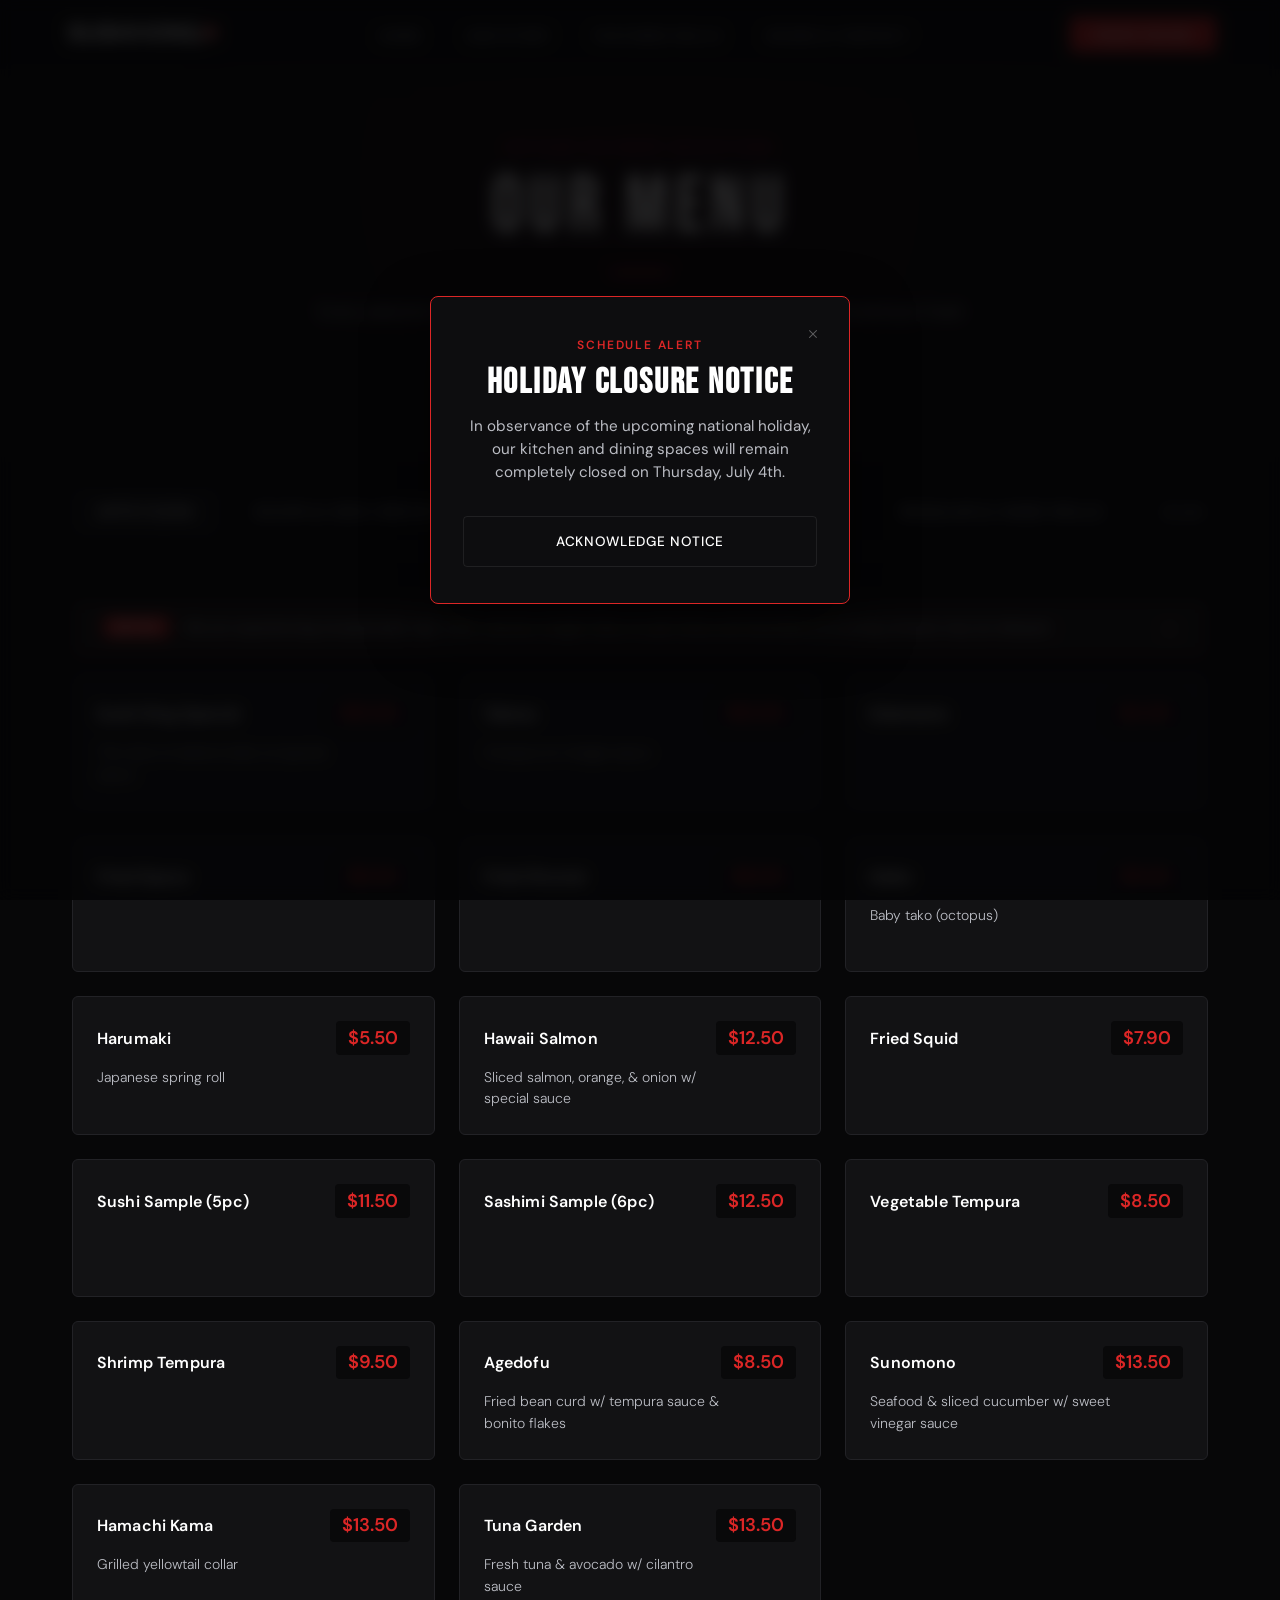
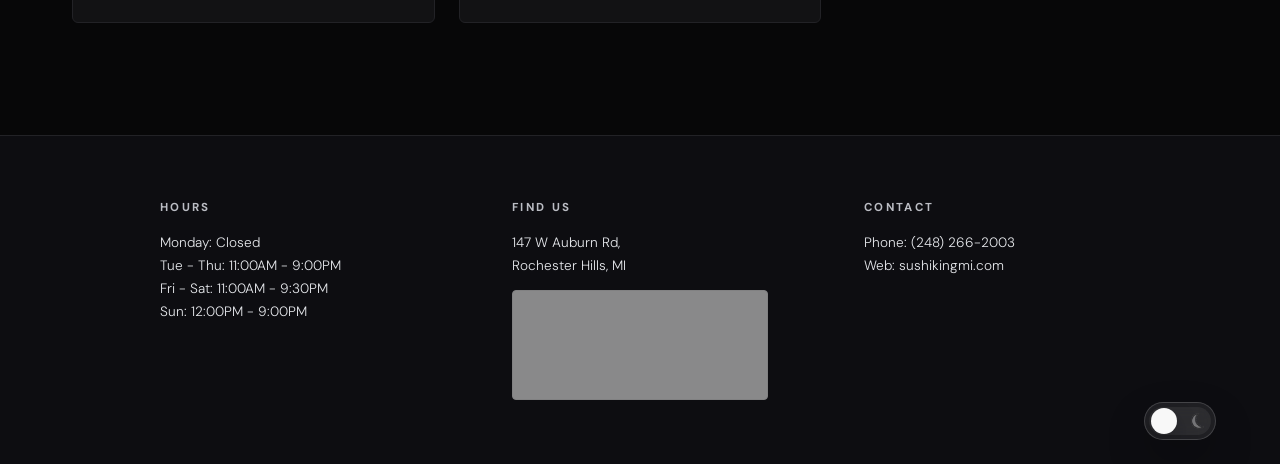
==== commit a074b729: "Added real customer reviews, Menu Page Polish, SEO" ====
--- a/menu.html
+++ b/menu.html
@@ -4,7 +4,6 @@
 <head>
 
     <link rel="preload" href="styles.css" as="style">
-    <link rel="preload" href="altStyles.css" as="style">
 
     <meta charset="UTF-8">
     <meta name="viewport" content="width=device-width, initial-scale=1.0">
@@ -147,7 +146,7 @@
         <div class="menu-hero-overlay"></div>
         <div class="menu-hero-content animate-fade-in">
             <span class="tagline">Artisan Culinary Selections</span>
-            <h1>OUR MENU</h1>
+            <h1>OUR MENU <span class="sr-only">— Sushi King, Japanese Restaurant in Rochester Hills, MI</span></h1>
             <div class="brand-divider"></div>
             <p class="menu-hero-subtitle">Every selection meticulously prepared using authentic techniques and premium
                 fresh catches.</p>
@@ -186,36 +185,6 @@
         </div>
     </main>
 
-    <div id="cart-floating-bar" class="cart-floating-bar hidden">
-        <div class="cart-bar-content">
-            <span id="cart-item-count">0 Items Selected</span>
-            <button id="open-cart-btn" class="view-cart-action-btn">
-                View Order (<span id="cart-subtotal-display">$0.00</span>)
-            </button>
-        </div>
-    </div>
-
-    <div id="cart-sidebar" class="cart-sidebar">
-        <div class="cart-sidebar-header">
-            <h3>Your Order</h3>
-            <button id="close-cart-btn" class="close-panel-btn">&times;</button>
-        </div>
-
-        <div id="cart-items-wrapper" class="cart-items-wrapper">
-            <p class="empty-cart-msg">Your basket is currently empty.</p>
-        </div>
-
-        <div class="cart-sidebar-footer">
-            <div class="summary-line">
-                <span>Subtotal</span>
-                <span id="cart-total-price">$0.00</span>
-            </div>
-            <button id="checkout-pos-btn" class="checkout-pos-btn" disabled>
-                Proceed to Online Checkout
-            </button>
-        </div>
-    </div>
-    <div id="cart-overlay" class="cart-overlay"></div>
 
     <footer id="hours" class="info-footer" style="position: relative;">
         <div class="footer-grid">
@@ -258,7 +227,6 @@
 
     <script src="menu-data.js"></script>
     <script src="app.js"></script>
-    <script src="cart-sync.js"></script>
 
     <div data-auto-modal="hoursAlert"></div>
 
--- a/styles.css
+++ b/styles.css
@@ -1,1859 +1,2306 @@
-@import url('https://fonts.googleapis.com/css2?family=Bebas+Neue&family=DM+Sans:ital,opsz,wght@0,9..40,300;0,9..40,400;0,9..40,500;0,9..40,600;0,9..40,700;1,9..40,400&display=swap');
-
-:root {
-    --bg-dark: #070708;
-    --bg-card: #121214;
-    --brand-red: #dc2626;
-    /* Adjusted to echo their striking crown badge color */
-    --brand-red-hover: #b91c1c;
-    --text-white: #ffffff;
-    --text-gray: #bbbdc4;
-    --border-dark: #222226;
-    --font-display: 'Bebas Neue', system-ui, sans-serif;
-    --font-body: 'DM Sans', system-ui, sans-serif;
-}
-
-* {
-    margin: 0;
-    padding: 0;
-    box-sizing: border-box;
-    font-family: var(--font-body);
-}
-
-/* Hide scrollbar completely across all browser engines */
-html {
-    scrollbar-width: none;
-    /* Firefox */
-    -ms-overflow-style: none;
-    /* IE and Edge */
-    scroll-behavior: smooth;
-}
-
-::-webkit-scrollbar {
-    display: none;
-    /* Chrome, Safari, and Opera */
-}
-
-body {
-    background-color: var(--bg-dark);
-    color: var(--text-white);
-    overflow-x: hidden;
-}
-
-
-/* Header Integration */
-header {
-    position: fixed;
-    top: 0;
-    left: 0;
-    width: 100%;
-    display: flex;
-    justify-content: space-between;
-    align-items: center;
-    padding: 1.5rem 5%;
-    z-index: 100;
-    transition: all 0.4s cubic-bezier(0.4, 0, 0.2, 1);
-}
-
-header.scrolled {
-    background: rgba(7, 7, 8, 0.85);
-    backdrop-filter: blur(16px);
-    -webkit-backdrop-filter: blur(16px);
-    border-bottom: 1px solid var(--border-dark);
-    padding: 1rem 5%;
-}
-
-.logo-container {
-    display: flex;
-    align-items: center;
-}
-
-.nav-brand-logo {
-    height: 32px;
-    /* Fixed height to keep the navbar elegant and compact */
-    width: auto;
-    /* Maintains the original horizontal aspect ratio */
-    object-fit: contain;
-}
-
-.nav-icon {
-    width: 28px;
-    height: 28px;
-    object-fit: contain;
-}
-
-.logo-text {
-    font-size: 1.15rem;
-    font-weight: 700;
-    letter-spacing: 0.15em;
-}
-
-.brand-color {
-    color: var(--brand-red);
-}
-
-nav a {
-    color: var(--text-gray);
-    text-decoration: none;
-    text-transform: uppercase;
-    font-size: 0.75rem;
-    font-weight: 600;
-    letter-spacing: 0.18em;
-    margin: 0 1.25rem;
-    transition: color 0.3s;
-    font-family: var(--font-body);
-}
-
-nav a:hover {
-    color: var(--text-white);
-}
-
-.cta-btn {
-    background: var(--brand-red);
-    color: var(--text-white);
-    text-decoration: none;
-    padding: 0.65rem 1.5rem;
-    text-transform: uppercase;
-    font-size: 0.7rem;
-    font-weight: 700;
-    letter-spacing: 0.12em;
-    border-radius: 4px;
-    transition: background 0.3s;
-    font-family: var(--font-body);
-}
-
-.cta-btn:hover {
-    background: var(--brand-red-hover);
-}
-
-/* Hero Modifications */
-.hero {
-    position: relative;
-    width: 100%;
-    height: 100vh;
-    height: 100dvh;
-    display: flex;
-    align-items: center;
-    justify-content: center;
-    overflow: hidden;
-}
-
-.hero-video {
-    position: absolute;
-    top: 0;
-    left: 0;
-    width: 100%;
-    height: 100%;
-    object-fit: cover;
-    z-index: 1;
-}
-
-.hero-overlay {
-    position: absolute;
-    top: 0;
-    left: 0;
-    width: 100%;
-    height: 100%;
-    background: linear-gradient(to bottom, rgba(7, 7, 8, 0.2) 0%, rgba(7, 7, 8, 0.6) 100%);
-    z-index: 2;
-    pointer-events: none;
-    transform: translateZ(0);
-    -webkit-transform: translateZ(0);
-    will-change: transform;
-}
-
-.hero-content {
-    position: relative;
-    z-index: 3;
-    /* Sits on top of the vignette so your text remains perfectly crisp and readable */
-    text-align: center;
-    padding: 0 1rem;
-}
-
-.hero-sub {
-    font-size: 0.8rem;
-    text-transform: uppercase;
-    letter-spacing: 0.4em;
-    color: var(--brand-red);
-    font-weight: 600;
-    display: block;
-    margin-bottom: 1rem;
-    font-family: var(--font-body);
-}
-
-.hero-content h1 {
-    font-size: 5.5rem;
-    font-family: var(--font-display);
-    font-weight: 400;
-    letter-spacing: 0.06em;
-    margin-bottom: 1rem;
-    line-height: 1;
-}
-
-.hero-content p {
-    font-size: 1rem;
-    color: var(--text-gray);
-    margin-bottom: 2.5rem;
-    font-weight: 300;
-    letter-spacing: 0.12rem;
-    font-family: var(--font-body);
-}
-
-.hero-actions {
-    display: flex;
-    justify-content: center;
-    gap: 15px;
-}
-
-.hero-btn {
-    padding: 0.8rem 2rem;
-    font-size: 0.72rem;
-    text-transform: uppercase;
-    letter-spacing: 0.15em;
-    font-weight: 700;
-    text-decoration: none;
-    border-radius: 4px;
-    transition: all 0.3s ease;
-    font-family: var(--font-body);
-    display: inline-flex;
-    align-items: center;
-    justify-content: center;
-    /* Adjust your top/bottom padding to be completely equal, or use line-height: 1 */
-    padding: 0.8rem 2rem;
-}
-
-.hero-btn.primary {
-    background: var(--text-white);
-    color: var(--bg-dark);
-}
-
-.hero-btn.primary:hover {
-    background: var(--brand-red);
-    color: var(--text-white);
-}
-
-.hero-btn.secondary {
-    border: 1px solid rgba(255, 255, 255, 0.2);
-    color: var(--text-white);
-}
-
-.hero-btn.secondary:hover {
-    border-color: var(--text-white);
-    background: rgba(255, 255, 255, 0.05);
-}
-
-/* Featured Menu Layout styling */
-.featured-section {
-    padding: 8rem 10% 6rem;
-    background: var(--bg-dark);
-}
-
-.section-header {
-    text-align: center;
-    margin-bottom: 4rem;
-}
-
-.section-header .tagline {
-    font-size: 0.72rem;
-    text-transform: uppercase;
-    color: var(--text-gray);
-    letter-spacing: 0.3em;
-    font-family: var(--font-body);
-    font-weight: 500;
-}
-
-.section-header h2 {
-    font-size: 3.25rem;
-    letter-spacing: 0.08em;
-    margin-top: 0.5rem;
-    font-family: var(--font-display);
-    font-weight: 400;
-}
-
-.brand-divider {
-    width: 40px;
-    height: 3px;
-    background: var(--brand-red);
-    margin: 1.25rem auto 0;
-}
-
-.menu-grid {
-    display: grid;
-    grid-template-columns: repeat(auto-fit, minmax(280px, 1fr));
-    gap: 30px;
-}
-
-.menu-card {
-    background: var(--bg-card);
-    border: 1px solid var(--border-dark);
-    border-radius: 6px;
-    overflow: hidden;
-    transition: transform 0.3s ease, border-color 0.3s ease;
-}
-
-.menu-card:hover {
-    transform: translateY(-5px);
-    border-color: rgba(220, 38, 38, 0.4);
-}
-
-.menu-card.highlighted {
-    border-color: rgba(220, 38, 38, 0.6);
-}
-
-.card-img-placeholder {
-    height: 180px;
-    background: #1c1c21;
-    position: relative;
-    overflow: hidden;
-    background-color: #121214;
-    background-image:
-        linear-gradient(135deg,
-            transparent 0%,
-            transparent 65%,
-            rgba(255, 255, 255, 0.025) 65%,
-            rgba(255, 255, 255, 0.025) 100%),
-        linear-gradient(-45deg,
-            transparent 0%,
-            transparent 75%,
-            rgba(0, 0, 0, 0.18) 75%,
-            rgba(0, 0, 0, 0.18) 100%);
-}
-
-
-.price-tag {
-    position: absolute;
-    bottom: 12px;
-    right: 12px;
-    background: rgba(7, 7, 8, 0.8);
-    padding: 0.3rem 0.75rem;
-    border-radius: 4px;
-    font-size: 0.85rem;
-    font-weight: 600;
-    color: var(--text-white);
-}
-
-.badge {
-    position: absolute;
-    top: 12px;
-    left: 12px;
-    background: var(--brand-red);
-    font-size: 0.6rem;
-    text-transform: uppercase;
-    letter-spacing: 0.1em;
-    padding: 0.25rem 0.6rem;
-    border-radius: 2px;
-    font-weight: 700;
-}
-
-.card-body {
-    padding: 1.5rem;
-}
-
-.card-body h3 {
-    font-size: 1.15rem;
-    margin-bottom: 0.5rem;
-    font-weight: 600;
-    font-family: var(--font-body);
-    letter-spacing: 0.01em;
-}
-
-.card-body p {
-    font-size: 0.85rem;
-    color: var(--text-gray);
-    line-height: 1.6;
-    font-weight: 300;
-    font-family: var(--font-body);
-}
-
-.menu-footer {
-    text-align: center;
-    margin-top: 3.5rem;
-}
-
-.download-link {
-    color: var(--text-gray);
-    text-decoration: none;
-    font-size: 0.85rem;
-    letter-spacing: 0.05em;
-    transition: color 0.3s;
-}
-
-.download-link:hover {
-    color: var(--brand-red);
-}
-
-/* Info Sticky Footer */
-.info-footer {
-    border-top: 1px solid var(--border-dark);
-    background: #0d0d11;
-    padding: 4rem 10%;
-}
-
-.footer-grid {
-    display: grid;
-    grid-template-columns: repeat(auto-fit, minmax(200px, 1fr));
-    gap: 40px;
-}
-
-.footer-grid h4 {
-    font-size: 0.72rem;
-    letter-spacing: 0.2em;
-    color: var(--text-gray);
-    margin-bottom: 1rem;
-    font-family: var(--font-body);
-    font-weight: 700;
-    text-transform: uppercase;
-}
-
-.footer-grid p {
-    font-size: 0.85rem;
-    color: #e5e7eb;
-    line-height: 1.7;
-    font-weight: 300;
-}
-
-/* ==========================================================================
-   GLOBAL UTILITY MODIFICATIONS & LINK ALIGNMENTS
-   ========================================================================== */
-
-.nav-actions {
-    display: flex;
-    align-items: center;
-    gap: 15px;
-}
-
-/* Base Desktop Settings: Kept hidden until responsive breakpoints invoke them */
-#menu-toggle {
-    display: none;
-}
-
-
-/* ==========================================================================
-   PREMIUM SIDE DRAWER NAVIGATION FRAMEWORK (Referencing image_86c0e9.png)
-   ========================================================================== */
-
-/* Structural layout panel for the sleek half-page viewport slice */
-/* ==========================================================================
-   PREMIUM MOBILE DRAWER NAVIGATION (REAL MOBILE TIMING FIXED)
-   ========================================================================== */
-
-.mobile-menu {
-    position: fixed;
-    top: 0;
-    right: 0;
-    width: 50vw;
-
-    /* Viewport Fix: Use dynamic viewport height (dvh) so mobile browsers 
-       ignore the URL bar area, falling back to 100% on older browsers */
-    height: 100%;
-    height: 100dvh;
-
-    background: rgba(10, 10, 12, 0.99);
-    backdrop-filter: blur(25px);
-    -webkit-backdrop-filter: blur(25px);
-    border-left: 1px solid rgba(255, 255, 255, 0.05);
-    z-index: 999;
-
-    /* Layout containment: Switch from center-weighted to top-weighted 
-       padding so links never drop below the screen boundary fold */
-    display: flex;
-    flex-direction: column;
-    justify-content: flex-start;
-    align-items: flex-start;
-    padding: 120px 2.5rem 4rem;
-    /* Generous 120px top padding clears your header bar */
-    box-sizing: border-box;
-    overflow-y: auto;
-    /* Permits scrolling if a tiny screen crowds the buttons */
-
-    /* Offscreen mechanical storage state */
-    transform: translateX(100%);
-    transition: transform 0.4s cubic-bezier(0.16, 1, 0.3, 1);
-}
-
-/* Active trigger state injected dynamically by the JavaScript Engine */
-.mobile-menu.active {
-    transform: translateX(0);
-    box-shadow: -10px 0 40px rgba(0, 0, 0, 0.6);
-}
-
-/* Vertical distribution stack formatting */
-.mobile-nav-links {
-    display: flex;
-    flex-direction: column;
-    gap: 1.85rem;
-    /* Slightly tighter layout gaps to prevent vertical spillover */
-    width: 100%;
-    text-align: left;
-}
-
-/* High-visibility typography rules */
-.mobile-nav-links .mobile-link {
-    color: #ffffff !important;
-    text-decoration: none;
-    font-size: 1.25rem;
-    text-transform: uppercase;
-    letter-spacing: 0.12em;
-    font-weight: 500;
-    display: block;
-    width: 100%;
-    padding: 0.5rem 0;
-    /* Creates larger touch target sectors for fingers */
-    transition: color 0.2s ease, padding-left 0.2s ease;
-}
-
-/* Interactive touch gestures configuration */
-.mobile-nav-links .mobile-link:hover,
-.mobile-nav-links .mobile-link:active {
-    color: var(--brand-red) !important;
-    padding-left: 8px;
-}
-
-/* Premium Mobile CTA branding link block */
-.mobile-nav-links .mobile-cta {
-    margin-top: 1rem;
-    display: block;
-    color: #ffffff !important;
-    background-color: var(--brand-red);
-    text-decoration: none;
-    text-transform: uppercase;
-    text-align: center;
-    font-size: 0.9rem;
-    font-weight: 600;
-    letter-spacing: 0.05em;
-    padding: 0.85rem 1rem;
-    border-radius: 4px;
-    width: 100%;
-    box-sizing: border-box;
-    transition: background-color 0.2s ease;
-}
-
-/* Responsive scale tracking rules for smaller display devices */
-@media (max-width: 480px) {
-    .mobile-menu {
-        width: 75vw;
-        /* Expands wider to give links comfortable horizontal breathing room */
-        padding: 100px 1.5rem 3rem;
-    }
-}
-
-
-/* ==========================================================================
-   CONSOLIDATED ULTRA RESPONSIVE LAYOUT ENGINE (Media Breakpoints)
-   ========================================================================== */
-
-@media (max-width: 768px) {
-    header {
-        padding: 1.25rem 1.5rem;
-    }
-
-    header.scrolled {
-        padding: 0.85rem 1.5rem;
-    }
-
-    .hero-content h1 {
-        font-size: 2.5rem;
-    }
-
-    /* Clean drop optimization targets layout stream room */
-    .desktop-nav,
-    header .cta-btn {
-        display: none !important;
-    }
-
-    /* Interactive Menu Hamburger Framework Box */
-    #menu-toggle {
-        display: flex;
-        background: transparent;
-        border: none;
-        cursor: pointer;
-        position: relative;
-        width: 24px;
-        height: 20px;
-        padding: 0;
-        z-index: 1000;
-        /* Stays fixed securely on top of the half-page slide drawer */
-    }
-
-    /* Base Bar structural physics and timelines */
-    #menu-toggle .bar {
-        position: absolute;
-        width: 100%;
-        height: 2px;
-        background-color: #ffffff;
-        left: 0;
-        transform-origin: center;
-        transition:
-            top 0.2s cubic-bezier(0.4, 0, 0.2, 1),
-            transform 0.2s cubic-bezier(0.4, 0, 0.2, 1) 0.15s,
-            opacity 0.15s ease;
-    }
-
-    /* Idle layout rows initialization */
-    #menu-toggle .bar:nth-child(1) {
-        top: 2px;
-    }
-
-    #menu-toggle .bar:nth-child(2) {
-        top: 9px;
-    }
-
-    #menu-toggle .bar:nth-child(3) {
-        top: 16px;
-    }
-
-    /* Active Animation state sequence mappings */
-    #menu-toggle.active .bar {
-        top: 9px;
-        transition:
-            top 0.2s cubic-bezier(0.4, 0, 0.2, 1) 0.15s,
-            transform 0.2s cubic-bezier(0.4, 0, 0.2, 1),
-            opacity 0.15s ease 0.15s;
-    }
-
-    #menu-toggle.active .bar:nth-child(1) {
-        transform: rotate(45deg);
-    }
-
-    #menu-toggle.active .bar:nth-child(2) {
-        opacity: 0;
-        transform: scaleX(0);
-    }
-
-    #menu-toggle.active .bar:nth-child(3) {
-        transform: rotate(-45deg);
-    }
-}
-
-/* Micro viewport optimization frame tracking rules */
-@media (max-width: 480px) {
-    .mobile-menu {
-        width: 75vw;
-        /* Scales up wider on ultra-compact phones so long titles don't wrap link lines */
-        padding: 3rem 2rem;
-    }
-
-    .menu-hero-banner {
-        min-height: 35vh;
-        padding: 110px 1.5rem 30px;
-    }
-
-    .menu-hero-content h1 {
-        font-size: 2.5rem;
-    }
-
-    .menu-hero-subtitle {
-        font-size: 0.95rem;
-    }
-
-    .menu-page-container {
-        padding: 0 1.25rem 60px;
-    }
-}
-
-/* ==========================================================================
-   MENU PAGE & PORTFOLIO ENGINE STYLES
-   ========================================================================== */
-
-.menu-page-container {
-    max-width: 1200px;
-    margin: 120px auto 60px;
-    padding: 0 2rem;
-}
-
-.menu-intro {
-    text-align: center;
-    margin-bottom: 3rem;
-}
-
-.menu-intro h1 {
-    font-size: 3rem;
-    letter-spacing: 0.1em;
-    font-weight: 800;
-    margin-top: 0.5rem;
-}
-
-/* Tab Bar Strip Container Row Layout */
-.menu-tabs-container {
-    display: flex;
-    justify-content: flex-start;
-    align-items: center;
-    gap: 10px;
-    overflow-x: auto;
-    /* Handles mobile viewport overflow seamlessly */
-    padding-bottom: 1rem;
-    margin-bottom: 3rem;
-    border-bottom: 1px solid var(--border-dark);
-    -webkit-overflow-scrolling: touch;
-}
-
-/* Hide scrollbar visually on the menu horizontal tab line while keeping it operational */
-.menu-tabs-container::-webkit-scrollbar {
-    display: none;
-}
-
-.menu-tab-btn {
-    background: transparent;
-    border: 1px solid transparent;
-    color: var(--text-gray);
-    padding: 0.75rem 1.5rem;
-    font-size: 0.95rem;
-    text-transform: uppercase;
-    letter-spacing: 0.08em;
-    font-weight: 500;
-    cursor: pointer;
-    white-space: nowrap;
-    border-radius: 4px;
-    transition: all 0.3s cubic-bezier(0.4, 0, 0.2, 1);
-}
-
-.menu-tab-btn:hover {
-    color: var(--text-white);
-    background-color: rgba(255, 255, 255, 0.03);
-}
-
-.menu-tab-btn.active {
-    color: var(--text-white);
-    background-color: var(--bg-card);
-    border-color: var(--border-dark);
-}
-
-/* Core Dynamic Cards Arena Grid Configuration */
-.menu-grid-container.standard-grid {
-    display: grid;
-    grid-template-columns: repeat(auto-fill, minmax(340px, 1fr));
-    gap: 24px;
-}
-
-.menu-grid-container.layout-flex-vertical {
-    display: flex;
-    flex-direction: column;
-    gap: 32px;
-}
-
-/* Individual Premium Glass-Card Frame Objects */
-.menu-card {
-    background-color: var(--bg-card);
-    border: 1px solid var(--border-dark);
-    border-radius: 6px;
-    padding: 1.5rem;
-    display: flex;
-    flex-direction: column;
-    justify-content: flex-start;
-    gap: 12px;
-    transition: transform 0.3s ease, border-color 0.3s ease;
-}
-
-.menu-card:hover {
-    transform: translateY(-2px);
-    border-color: #33333a;
-}
-
-.menu-card-header {
-    display: flex;
-    justify-content: space-between;
-    align-items: baseline;
-    gap: 16px;
-}
-
-.menu-card-header h3 {
-    font-size: 1rem;
-    font-weight: 600;
-    letter-spacing: 0.01em;
-    color: var(--text-white);
-    font-family: var(--font-body);
-    min-width: 0;
-    /* Allows h3 to shrink within flex row instead of pushing into price */
-    overflow: hidden;
-    text-overflow: ellipsis;
-    white-space: nowrap;
-}
-
-.menu-card-header .price-tag {
-    flex-shrink: 0;
-    /* Price never compresses regardless of item name length */
-}
-
-.price-tag {
-    font-size: 1.15rem;
-    font-weight: 600;
-    color: var(--brand-red);
-    font-family: var(--font-body);
-}
-
-.menu-item-description {
-    font-size: 0.875rem;
-    color: var(--text-gray);
-    line-height: 1.55;
-    font-family: var(--font-body);
-    font-weight: 300;
-    padding-right: 4.5rem;
-    /* Prevents text from running under the price tag */
-}
-
-/* Unique Blocks Layout: Poke Showcases & Lunch Specials Packs */
-.full-width-card {
-    grid-column: 1 / -1;
-}
-
-.special-info-block {
-    background-color: #0d0d10;
-    border: 1px dashed var(--border-dark);
-    border-radius: 6px;
-    padding: 2rem;
-    margin-top: 1rem;
-}
-
-.special-info-block h4 {
-    text-transform: uppercase;
-    font-size: 1rem;
-    letter-spacing: 0.1em;
-    margin-bottom: 1.5rem;
-    color: var(--text-white);
-}
-
-.selection-pool-grid {
-    display: grid;
-    grid-template-columns: repeat(auto-fill, minmax(200px, 1fr));
-    gap: 12px;
-}
-
-.selection-pool-grid span {
-    font-size: 0.88rem;
-    color: var(--text-gray);
-    display: flex;
-    align-items: center;
-}
-
-.selection-pool-grid span::before {
-    content: "•";
-    color: var(--brand-red);
-    margin-right: 8px;
-    font-size: 1.2rem;
-}
-
-/* Poke Builder Dynamic Box Dashboard Object */
-.poke-builder-showcase {
-    background-color: var(--bg-card);
-    border: 1px solid var(--border-dark);
-    border-radius: 8px;
-    padding: 2.5rem;
-}
-
-.poke-hero-meta {
-    text-align: center;
-    margin-bottom: 2.5rem;
-    border-bottom: 1px solid var(--border-dark);
-    padding-bottom: 1.5rem;
-}
-
-.poke-hero-meta h3 {
-    font-size: 2.5rem;
-    letter-spacing: 0.06em;
-    margin-bottom: 0.5rem;
-    font-family: var(--font-display);
-    font-weight: 400;
-}
-
-.poke-subtitle {
-    margin-top: 0.5rem;
-    color: var(--text-gray);
-    font-size: 0.9rem;
-}
-
-.category-meta-header {
-    grid-column: 1 / -1;
-    /* Span all grid columns so it sits above the cards */
-    text-align: center;
-    margin-bottom: 0.25rem;
-}
-
-.category-clean-subtitle {
-    display: inline-block;
-    font-family: var(--font-body);
-    font-size: 0.78rem;
-    font-weight: 500;
-    text-transform: uppercase;
-    letter-spacing: 0.2em;
-    color: var(--text-gray);
-    border: 1px solid var(--border-dark);
-    border-radius: 4px;
-    padding: 0.4rem 1.2rem;
-}
-
-.poke-steps-grid {
-    display: grid;
-    grid-template-columns: repeat(auto-fit, minmax(220px, 1fr));
-    gap: 32px;
-}
-
-.poke-step-col h5 {
-    font-size: 0.75rem;
-    text-transform: uppercase;
-    letter-spacing: 0.12em;
-    margin-bottom: 1.25rem;
-    display: flex;
-    align-items: center;
-    gap: 10px;
-    font-family: var(--font-body);
-    font-weight: 700;
-}
-
-.poke-step-col h5 span {
-    background-color: var(--brand-red);
-    color: var(--text-white);
-    width: 22px;
-    height: 22px;
-    border-radius: 50%;
-    display: flex;
-    align-items: center;
-    justify-content: center;
-    font-size: 0.75rem;
-    font-weight: 700;
-}
-
-.poke-step-col ul {
-    list-style: none;
-}
-
-.poke-step-col ul li {
-    font-size: 0.9rem;
-    color: var(--text-gray);
-    padding: 6px 0;
-    border-bottom: 1px solid rgba(255, 255, 255, 0.02);
-}
-
-/* Dynamic Flex Pill Clouds styling */
-.pill-cloud {
-    display: flex;
-    flex-wrap: wrap;
-    gap: 8px;
-}
-
-.pill-cloud span {
-    font-size: 0.8rem;
-    background: #1a1a1e;
-    border: 1px solid var(--border-dark);
-    padding: 4px 10px;
-    border-radius: 20px;
-    color: var(--text-gray);
-}
-
-.pill-cloud.sauces span {
-    border-color: rgba(220, 38, 38, 0.3);
-    color: var(--text-white);
-}
-
-/* Smooth Interactive View Changes Animation Frame */
-.animate-fade-in {
-    animation: menuFadeIn 0.4s cubic-bezier(0.4, 0, 0.2, 1) forwards;
-}
-
-@keyframes menuFadeIn {
-    from {
-        opacity: 0;
-        transform: translateY(8px);
-    }
-
-    to {
-        opacity: 1;
-        transform: translateY(0);
-    }
-}
-
-/* ==========================================================================
-   MENU HERO BANNER & HEADER POLISH
-   ========================================================================== */
-
-/* Fixed Navbar override to guarantee consistent styling across text-heavy pages */
-header.force-scrolled {
-    background: rgba(7, 7, 8, 0.95) !important;
-    backdrop-filter: blur(20px);
-    -webkit-backdrop-filter: blur(20px);
-    border-bottom: 1px solid rgba(255, 255, 255, 0.03);
-}
-
-/* Atmospheric hero entry frame for text-based pages */
-.menu-hero-banner {
-    position: relative;
-    width: 100%;
-    min-height: 45vh;
-    display: flex;
-    align-items: center;
-    justify-content: center;
-    padding: 140px 2rem 40px;
-    background: #09090b;
-    /* Base deep luxury charcoal */
-    overflow: hidden;
-}
-
-/* Subtle underlying radial ambient glow mirroring the brand colors */
-.menu-hero-overlay {
-    position: absolute;
-    top: 0;
-    left: 0;
-    width: 100%;
-    height: 100%;
-    background: radial-gradient(circle at 50% 40%, rgba(220, 38, 38, 0.06) 0%, transparent 70%);
-    z-index: 1;
-}
-
-.menu-hero-content {
-    position: relative;
-    z-index: 2;
-    text-align: center;
-    max-width: 700px;
-}
-
-.menu-hero-content .tagline {
-    font-size: 0.72rem;
-    text-transform: uppercase;
-    letter-spacing: 0.3em;
-    color: var(--brand-red);
-    font-weight: 600;
-    display: block;
-    margin-bottom: 0.75rem;
-    font-family: var(--font-body);
-}
-
-.menu-hero-content h1 {
-    font-size: 5rem;
-    letter-spacing: 0.08em;
-    font-family: var(--font-display);
-    font-weight: 400;
-    color: var(--text-white);
-    margin: 0;
-    line-height: 1;
-}
-
-.menu-hero-content .brand-divider {
-    width: 60px;
-    height: 3px;
-    background-color: var(--brand-red);
-    margin: 1.5rem auto;
-}
-
-.menu-hero-subtitle {
-    font-size: 1.05rem;
-    color: var(--text-gray);
-    line-height: 1.6;
-    font-weight: 300;
-}
-
-/* Adjusted structural container padding since spacing is now handled by the menu-hero */
-.menu-page-container {
-    max-width: 1200px;
-    margin: 0 auto 80px;
-    padding: 2rem;
-}
-
-/* --- Menu Breakpoint Adjustments --- */
-@media (max-width: 768px) {
-    .menu-hero-banner {
-        min-height: 35vh;
-        padding: 110px 1.5rem 30px;
-    }
-
-    .menu-hero-content h1 {
-        font-size: 2.5rem;
-    }
-
-    .menu-hero-subtitle {
-        font-size: 0.95rem;
-    }
-
-    .menu-page-container {
-        padding: 0 1.25rem 60px;
-    }
-}
-
-/* ==========================================================================
-   FIXED MENU FOOTER LINK PAIR SECTOR
-   ========================================================================== */
-.menu-footer {
-    margin-top: 4rem;
-    display: flex;
-    flex-direction: column;
-    align-items: center;
-    gap: 1.25rem;
-    text-align: center;
-    width: 100%;
-}
-
-/* Primary Button Styling for the dynamic live menu view action */
-.view-onsite-btn {
-    display: inline-block;
-    background-color: var(--brand-red);
-    color: var(--text-white);
-    text-decoration: none;
-    font-size: 1.05rem;
-    font-weight: 600;
-    text-transform: uppercase;
-    letter-spacing: 0.1em;
-    padding: 1rem 2.5rem;
-    border-radius: 4px;
-    border: 1px solid var(--brand-red);
-    transition: all 0.3s ease;
-    box-shadow: 0 4px 15px rgba(220, 38, 38, 0.2);
-}
-
-.view-onsite-btn:hover {
-    background-color: var(--brand-red-hover);
-    border-color: var(--brand-red-hover);
-    transform: translateY(-2px);
-    box-shadow: 0 6px 20px rgba(220, 38, 38, 0.3);
-}
-
-/* ==========================================================================
-   PREMIUM EDITORIAL STORY BLOCK
-   ========================================================================== */
-.story-section {
-    padding: 120px 2rem;
-    background-color: var(--bg-dark);
-    position: relative;
-    border-bottom: 1px solid rgba(255, 255, 255, 0.02);
-}
-
-/* Subtle background accent glow echoing the red theme */
-.story-section::before {
-    content: '';
-    position: absolute;
-    top: 50%;
-    left: 50%;
-    transform: translate(-25%, -50%);
-    width: 500px;
-    height: 500px;
-    background: radial-gradient(circle, rgba(220, 38, 38, 0.02) 0%, transparent 70%);
-    z-index: 1;
-    pointer-events: none;
-}
-
-.story-container {
-    max-width: 750px;
-    margin: 0 auto;
-    text-align: center;
-    position: relative;
-    z-index: 2;
-}
-
-.story-tagline {
-    font-size: 0.72rem;
-    text-transform: uppercase;
-    letter-spacing: 0.3em;
-    color: var(--brand-red);
-    font-weight: 600;
-    display: block;
-    margin-bottom: 0.75rem;
-    font-family: var(--font-body);
-}
-
-.story-container h2 {
-    font-size: 3.75rem;
-    font-family: var(--font-display);
-    font-weight: 400;
-    letter-spacing: 0.06em;
-    text-transform: uppercase;
-    color: var(--text-white);
-    margin-bottom: 1.25rem;
-}
-
-.story-container .brand-divider {
-    width: 50px;
-    height: 2px;
-    background-color: var(--brand-red);
-    margin: 0 auto 2.25rem;
-}
-
-.story-lead {
-    font-size: 1.15rem;
-    line-height: 1.8;
-    color: var(--text-white);
-    font-weight: 400;
-    margin-bottom: 1.5rem;
-    letter-spacing: 0.01em;
-    font-family: var(--font-body);
-}
-
-.story-body {
-    font-size: 1rem;
-    line-height: 1.85;
-    color: var(--text-gray);
-    font-weight: 300;
-    font-family: var(--font-body);
-}
-
-/* Mobile Layout Tweaks */
-@media (max-width: 768px) {
-    .story-section {
-        padding: 80px 1.5rem;
-    }
-
-    .story-container h2 {
-        font-size: 2.25rem;
-    }
-
-    .story-lead {
-        font-size: 1.1rem;
-    }
-}
-
-
-/* ==========================================================================
-   MENU.HTML HERO BANNER PDF BUTTON STYLE 
-   ========================================================================== */
-.menu-pdf-fallback-btn {
-    display: inline-flex;
-    align-items: center;
-    justify-content: center;
-    margin-top: 1.5rem;
-    background-color: rgba(255, 255, 255, 0.05);
-    border: 1px solid rgba(255, 255, 255, 0.15);
-    color: var(--text-white);
-    text-decoration: none;
-    font-size: 0.9rem;
-    font-weight: 500;
-    letter-spacing: 0.05em;
-    padding: 0.65rem 1.25rem;
-    border-radius: 30px;
-    /* Rounded pill style to stand out from category filters */
-    transition: all 0.2s ease;
-}
-
-.menu-pdf-fallback-btn:hover {
-    background-color: var(--brand-red);
-    border-color: var(--brand-red);
-    box-shadow: 0 4px 12px rgba(220, 38, 38, 0.25);
-    transform: translateY(-1px);
-}
-
-/* ==========================================================================
-   INTERACTIVE APP CART MODULE STYLES
-   ========================================================================== */
-.cart-floating-bar {
-    position: fixed;
-    bottom: 2rem;
-    left: 50%;
-    transform: translateX(-50%);
-    background: rgba(18, 18, 20, 0.95);
-    backdrop-filter: blur(12px);
-    -webkit-backdrop-filter: blur(12px);
-    border: 1px solid var(--border-dark);
-    padding: 1rem 2rem;
-    border-radius: 50px;
-    width: 90%;
-    max-width: 500px;
-    z-index: 999;
-    box-shadow: 0 10px 30px rgba(0, 0, 0, 0.5);
-    transition: opacity 0.3s ease, transform 0.3s ease;
-}
-
-.cart-floating-bar.hidden {
-    opacity: 0;
-    pointer-events: none;
-    transform: translate(-50%, 20px);
-}
-
-.cart-bar-content {
-    display: flex;
-    justify-content: space-between;
-    align-items: center;
-}
-
-.view-cart-action-btn {
-    background: var(--brand-red);
-    color: white;
-    border: none;
-    padding: 0.6rem 1.2rem;
-    border-radius: 25px;
-    font-weight: 600;
-    cursor: pointer;
-    transition: background 0.2s;
-}
-
-.view-cart-action-btn:hover {
-    background: var(--brand-red-hover);
-}
-
-/* Sidebar Drawer Panel */
-.cart-sidebar {
-    position: fixed;
-    top: 0;
-    right: -400px;
-    width: 100%;
-    max-width: 400px;
-    height: 100vh;
-    background: #121214;
-    border-left: 1px solid var(--border-dark);
-    z-index: 1001;
-    display: flex;
-    flex-direction: column;
-    transition: right 0.4s cubic-bezier(0.16, 1, 0.3, 1);
-}
-
-.cart-sidebar.open {
-    right: 0;
-}
-
-.cart-sidebar-header {
-    padding: 1.5rem;
-    border-bottom: 1px solid var(--border-dark);
-    display: flex;
-    justify-content: space-between;
-    align-items: center;
-}
-
-.close-panel-btn {
-    background: none;
-    border: none;
-    color: white;
-    font-size: 2rem;
-    cursor: pointer;
-}
-
-.cart-items-wrapper {
-    flex: 1;
-    overflow-y: auto;
-    padding: 1.5rem;
-    display: flex;
-    flex-direction: column;
-    gap: 1rem;
-}
-
-.empty-cart-msg {
-    color: var(--text-gray);
-    text-align: center;
-    margin-top: 3rem;
-    font-size: 0.95rem;
-}
-
-/* Individual Item Card in Cart */
-.cart-item-node {
-    display: flex;
-    justify-content: space-between;
-    align-items: center;
-    padding-bottom: 1rem;
-    border-bottom: 1px solid rgba(255, 255, 255, 0.05);
-}
-
-.cart-item-details h4 {
-    font-size: 1rem;
-    color: white;
-    margin-bottom: 0.25rem;
-}
-
-.cart-item-details span {
-    color: var(--brand-red);
-    font-weight: 600;
-}
-
-.remove-item-trigger {
-    background: none;
-    border: none;
-    color: #ef4444;
-    cursor: pointer;
-    font-size: 0.85rem;
-    padding: 0.25rem;
-}
-
-.cart-sidebar-footer {
-    padding: 1.5rem;
-    border-top: 1px solid var(--border-dark);
-    background: #17171a;
-}
-
-.summary-line {
-    display: flex;
-    justify-content: space-between;
-    font-size: 1.2rem;
-    font-weight: 600;
-    margin-bottom: 1rem;
-    color: white;
-}
-
-.checkout-pos-btn {
-    width: 100%;
-    background: var(--accent-gold, #10b981);
-    color: black;
-    font-weight: 700;
-    text-transform: uppercase;
-    border: none;
-    padding: 1rem;
-    border-radius: 4px;
-    cursor: pointer;
-    transition: opacity 0.2s;
-}
-
-.checkout-pos-btn:disabled {
-    opacity: 0.4;
-    cursor: not-allowed;
-}
-
-.cart-overlay {
-    position: fixed;
-    top: 0;
-    left: 0;
-    width: 100vw;
-    height: 100vh;
-    background: rgba(0, 0, 0, 0.7);
-    z-index: 1000;
-    opacity: 0;
-    pointer-events: none;
-    transition: opacity 0.3s;
-}
-
-.cart-overlay.open {
-    opacity: 1;
-    pointer-events: auto;
-}
-
-/* Inline Add to Cart Button inside main food cards */
-.add-to-cart-btn {
-    background: transparent;
-    border: 1px solid var(--brand-red);
-    color: white;
-    padding: 4px 12px;
-    border-radius: 4px;
-    font-size: 0.85rem;
-    font-weight: 600;
-    cursor: pointer;
-    transition: all 0.2s;
-}
-
-.add-to-cart-btn:hover {
-    background: var(--brand-red);
-}
-
-.menu-item-info-row {
-    display: flex;
-    align-items: center;
-    gap: 10px;
-    flex-shrink: 0;
-}
-
-.menu-card-header .menu-item-info-row .price-tag {
-    position: static;
-    bottom: auto;
-    right: auto;
-    background: rgba(7, 7, 8, 0.8);
-    color: var(--brand-red);
-}
-
-/* ==========================================================================
-   CATERING HERO PROFILE
-   ========================================================================== */
-.catering-section {
-    position: relative;
-    width: 100%;
-    min-height: 65vh;
-    display: flex;
-    align-items: center;
-    justify-content: center;
-    padding: 5rem 8%;
-    overflow: hidden;
-
-    /* Image Background - Upload your image to your assets folder with this name */
-    background-image: url('assets/catering-hero-bg.jpeg');
-    background-size: cover;
-    background-position: center;
-    background-repeat: no-repeat;
-}
-
-.catering-overlay-dim {
-    position: absolute;
-    top: 0;
-    left: 0;
-    width: 100%;
-    height: 100%;
-    /* Heavy cinematic fade to preserve light text legibility over any bright plate images */
-    background: linear-gradient(to bottom, rgba(7, 7, 8, 0.7) 0%, rgba(7, 7, 8, 0.9) 100%);
-    z-index: 1;
-    pointer-events: none;
-}
-
-.catering-inner-content {
-    position: relative;
-    z-index: 2;
-    text-align: center;
-    max-width: 700px;
-    width: 100%;
-}
-
-.catering-pre-title {
-    font-size: 0.75rem;
-    text-transform: uppercase;
-    letter-spacing: 0.25em;
-    color: var(--brand-red);
-    font-weight: 600;
-    display: block;
-    margin-bottom: 1.2rem;
-    font-family: var(--font-body);
-}
-
-.catering-inner-content h2 {
-    font-size: 4rem;
-    font-family: var(--font-display);
-    font-weight: 400;
-    letter-spacing: 0.05em;
-    line-height: 1.1;
-    color: var(--text-white);
-}
-
-.catering-accent-line {
-    width: 45px;
-    height: 3px;
-    background: var(--brand-red);
-    margin: 1.5rem auto;
-}
-
-.catering-inner-content p {
-    font-size: 1.05rem;
-    color: var(--text-gray);
-    margin-bottom: 2.5rem;
-    font-weight: 300;
-    line-height: 1.6;
-    font-family: var(--font-body);
-}
-
-.catering-btn-group {
-    display: flex;
-    justify-content: center;
-    gap: 15px;
-}
-
-/* Mobile Responsiveness Rules */
-@media (max-width: 768px) {
-    .catering-section {
-        padding: 4rem 1.5rem;
-        min-height: auto;
-    }
-
-    .catering-inner-content h2 {
-        font-size: 2.85rem;
-    }
-
-    .catering-btn-group {
-        flex-direction: column;
-        align-items: center;
-        gap: 12px;
-    }
-
-    .catering-btn-group .hero-btn {
-        width: 100%;
-        max-width: 280px;
-        text-align: center;
-    }
-}
-
-/* ==========================================================================
-   UNIVERSAL ABSTRACT MODAL ENGINE - CORE CUSTOM STYLING OVERLAYS
-   ========================================================================== */
-
-.uni-modal-overlay {
-    position: fixed;
-    top: 0;
-    left: 0;
-    width: 100%;
-    height: 100%;
-    background: rgba(4, 4, 5, 0.85); 
-    backdrop-filter: blur(8px);
-    display: flex;
-    align-items: center;
-    justify-content: center;
-    z-index: 2000;
-    opacity: 0;
-    pointer-events: none;
-    transition: opacity 0.4s ease;
-}
-
-.uni-modal-overlay.active {
-    opacity: 1;
-    pointer-events: auto;
-}
-
-/* Base modal card structure */
-.uni-modal-wrapper {
-    position: relative;
-    background: #0d0d0f; 
-    border: 1px solid rgba(255, 255, 255, 0.08); 
-    border-radius: 8px;
-    padding: 3.5rem 2.5rem 2.5rem 2.5rem; 
-    box-shadow: 0 24px 60px rgba(0, 0, 0, 0.6);
-    width: 90%;
-    transform: scale(0.95) translateY(10px);
-    transition: transform 0.4s cubic-bezier(0.16, 1, 0.3, 1);
-}
-
-.uni-modal-overlay.active .uni-modal-wrapper {
-    transform: scale(1) translateY(0);
-}
-
-/* Minimalist close cross design */
-#close-uni-modal {
-    position: absolute;
-    top: 1.25rem;
-    right: 1.25rem;
-    background: transparent;
-    border: none;
-    color: rgba(255, 255, 255, 0.35);
-    font-size: 1.5rem;
-    font-weight: 200;
-    line-height: 1;
-    cursor: pointer;
-    width: 32px;
-    height: 32px;
-    display: flex;
-    align-items: center;
-    justify-content: center;
-    border-radius: 50%;
-    transition: all 0.25s ease;
-}
-
-#close-uni-modal:hover {
-    color: var(--text-white, #ffffff);
-    background: rgba(255, 255, 255, 0.05);
-    transform: rotate(90deg);
-}
-
-/* Content Elements Typography Tuning */
-.modal-dynamic-badge {
-    display: inline-block;
-    font-size: 0.75rem;
-    font-weight: 600;
-    text-transform: uppercase;
-    letter-spacing: 0.15em;
-    color: var(--brand-red, #dc2626);
-    margin-bottom: 0.6rem;
-}
-
-/* Fixed display compression tracking bounds */
-.modal-dynamic-title {
-    font-family: var(--font-display, 'Bebas Neue', sans-serif);
-    font-size: 2.5rem;
-    text-transform: uppercase;
-    letter-spacing: 0.05em; 
-    line-height: 1.15;
-    color: var(--text-white, #ffffff);
-    margin-bottom: 0.8rem;
-}
-
-.modal-dynamic-desc {
-    font-size: 0.95rem;
-    color: var(--text-gray, #bbbdc4);
-    line-height: 1.5;
-    margin-bottom: 2rem;
-}
-
-/* ==========================================================================
-   LOOK 1: Specific Layout Context Handling Rules (Catering Layout Context)
-   ========================================================================== */
-.layout-catering {
-    max-width: 480px;
-}
-
-.layout-catering .modal-action-wrapper-container {
-    display: flex;
-    flex-direction: column;
-    gap: 0.75rem;
-}
-
-/* Stripped out emojis via rendering layers */
-.modal-row-icon {
-    display: none !important;
-}
-
-.modal-row-link {
-    display: flex;
-    align-items: center;
-    text-decoration: none;
-    padding: 1.1rem 1.4rem;
-    border-radius: 4px;
-    transition: all 0.25s ease;
-}
-
-/* Email Prominence Styling */
-.layout-catering .modal-row-link.accented {
-    background: var(--brand-red, #dc2626);
-    color: #ffffff;
-}
-
-.layout-catering .modal-row-link.accented:hover {
-    background: var(--brand-red-hover, #b91c1c);
-    transform: translateY(-2px);
-    box-shadow: 0 6px 20px rgba(220, 38, 38, 0.35);
-}
-
-/* Neutral Link Layout Options */
-.layout-catering .modal-row-link.neutral {
-    background: rgba(255, 255, 255, 0.03);
-    border: 1px solid rgba(255, 255, 255, 0.06);
-    color: var(--text-white, #ffffff);
-}
-
-.layout-catering .modal-row-link.neutral:hover {
-    background: rgba(255, 255, 255, 0.06);
-    border-color: rgba(255, 255, 255, 0.12);
-}
-
-.modal-row-text {
-    display: flex;
-    flex-direction: column;
-}
-
-.modal-row-text strong {
-    font-size: 0.95rem;
-    font-weight: 500;
-    letter-spacing: 0.02em;
-}
-
-.modal-row-text span {
-    font-size: 0.8rem;
-    opacity: 0.7;
-    margin-top: 0.15rem;
-}
-
-.uni-modal-meta-text {
-    display: block;
-    text-align: center;
-    font-size: 0.75rem;
-    color: rgba(255, 255, 255, 0.3);
-    margin-top: 1.5rem;
-    line-height: 1.4;
-}
-
-
-/* LOOK 2: Modern VIP Input Newsletter Layout Schema */
-.layout-newsletter {
-    max-width: 540px;
-    padding: 3.5rem 2.5rem;
-    text-align: center;
-    border-top: 4px solid #ffffff;
-}
-
-.layout-newsletter h3 {
-    font-size: 2.5rem;
-    margin-bottom: 0.5rem;
-}
-
-.layout-newsletter .modal-inline-form {
-    display: flex;
-    gap: 10px;
-    width: 100%;
-    margin-top: 1.5rem;
-}
-
-.layout-newsletter .modal-form-input {
-    flex: 1;
-    background: rgba(255, 255, 255, 0.04);
-    border: 1px solid rgba(255, 255, 255, 0.08);
-    padding: 1rem;
-    color: #ffffff;
-    font-family: var(--font-body);
-    border-radius: 4px;
-    font-size: 0.95rem;
-    transition: border-color 0.2s;
-}
-
-.layout-newsletter .modal-form-input:focus {
-    border-color: #ffffff;
-    outline: none;
-}
-
-.layout-newsletter .modal-form-btn {
-    background: #ffffff;
-    color: #070708;
-    padding: 0 1.75rem;
-    font-weight: 600;
-    border: none;
-    border-radius: 4px;
-    cursor: pointer;
-    text-transform: uppercase;
-    letter-spacing: 0.05em;
-    font-size: 0.85rem;
-    transition: opacity 0.2s;
-}
-
-.layout-newsletter .modal-form-btn:hover {
-    opacity: 0.9;
-}
-
-/* ==========================================================================
-   LOOK 3: Special Promotional Campaign Dashboard (FlashSale Layout Tuning)
-   ========================================================================== */
-.layout-promo {
-    max-width: 480px;
-    text-align: center;
-    padding: 3.5rem 2.5rem 2.5rem 2.5rem;
-}
-
-.layout-promo .modal-dynamic-title {
-    text-shadow: 0 4px 30px rgba(220, 38, 38, 0.15);
-    font-size: 2.6rem;
-    margin-bottom: 1rem;
-}
-
-.layout-promo .modal-dynamic-desc {
-    font-size: 0.95rem;
-    max-width: 400px;
-    margin: 0 auto 2rem auto;
-    color: #d4d4d8;
-    line-height: 1.6;
-}
-
-/* Primary Call-to-Action Link Element Styling */
-.layout-promo .modal-promo-cta {
-    display: inline-block;
-    background: var(--brand-red, #dc2626);
-    color: #ffffff;
-    font-size: 0.85rem;
-    font-weight: 600;
-    text-transform: uppercase;
-    text-decoration: none;
-    letter-spacing: 0.12em; 
-    padding: 1.15rem 2.5rem;
-    border-radius: 4px;
-    transition: all 0.25s ease;
-    box-shadow: 0 4px 15px rgba(220, 38, 38, 0.2);
-}
-
-.layout-promo .modal-promo-cta:hover {
-    background: var(--brand-red-hover, #b91c1c);
-    transform: translateY(-2px);
-    box-shadow: 0 6px 20px rgba(220, 38, 38, 0.4);
-}
-
-/* LOOK 4: Critical Interface Announcement Layout Schema (HoursAlert) */
-.layout-alert {
-    max-width: 420px;
-    padding: 2.25rem 2rem;
-    text-align: center;
-    border: 1px solid #f59e0b;
-}
-
-.layout-alert .modal-dynamic-badge {
-    color: #f59e0b;
-}
-
-.layout-alert h3 {
-    font-size: 2.2rem;
-    margin-bottom: 0.75rem;
-}
-
-.layout-alert .modal-dismiss-btn {
-    width: 100%;
-    background: transparent;
-    border: 1px solid rgba(255, 255, 255, 0.08);
-    color: #ffffff;
-    font-weight: 500;
-    text-transform: uppercase;
-    padding: 1rem;
-    border-radius: 4px;
-    cursor: pointer;
-    letter-spacing: 0.05em;
-    font-size: 0.85rem;
-    transition: background 0.2s, border-color 0.2s;
-}
-
-.layout-alert .modal-dismiss-btn:hover {
-    background: rgba(255, 255, 255, 0.04);
-    border-color: #f59e0b;
+:root {
+    --bg-dark: #070708;
+    --bg-card: #121214;
+    --brand-red: #dc2626;
+    /* Adjusted to echo their striking crown badge color */
+    --brand-red-hover: #b91c1c;
+    --text-white: #ffffff;
+    --text-gray: #bbbdc4;
+    --border-dark: #222226;
+    --font-display: 'Bebas Neue', system-ui, sans-serif;
+    --font-body: 'DM Sans', system-ui, sans-serif;
+    --nav-link-color: #bbbdc4;
+    --nav-link-hover-color: #ffffff;
+    --header-scrolled-box-shadow: 0 4px 20px rgba(0, 0, 0, 0.4);
+    --header-scrolled-background: rgba(7, 7, 8, 0.85);
+    --cta-btn-color: var(--text-white);
+    --hero-content-p-color: var(--text-gray);
+    --hero-btn-primary-background: var(--text-white);
+    --hero-btn-primary-color: var(--bg-dark);
+    --hero-btn-primary-hover-color: var(--text-white);
+    --hero-btn-secondary-border: 1px solid rgba(255, 255, 255, 0.2);
+    --hero-btn-secondary-color: var(--text-white);
+    --hero-btn-secondary-hover-border-color: var(--text-white);
+    --hero-btn-secondary-hover-background: rgba(255, 255, 255, 0.05);
+    --menu-card-hover-border-color: rgba(220, 38, 38, 0.4);
+    --menu-card-highlighted-border-color: rgba(220, 38, 38, 0.6);
+    --card-img-placeholder-background-image: linear-gradient(135deg,
+            transparent 0%,
+            transparent 65%,
+            rgba(255, 255, 255, 0.025) 65%,
+            rgba(255, 255, 255, 0.025) 100%),
+        linear-gradient(-45deg,
+            transparent 0%,
+            transparent 75%,
+            rgba(0, 0, 0, 0.18) 75%,
+            rgba(0, 0, 0, 0.18) 100%);
+    --card-img-placeholder-background-color: #121214;
+    --price-tag-color: var(--text-white);
+    --price-tag-background: rgba(7, 7, 8, 0.8);
+    --info-footer-background: #0d0d11;
+    --footer-grid-p-color: #e5e7eb;
+    --map-container-background: var(--bg-card, #121214);
+    --map-container-filter: grayscale(100%) invert(92%) hue-rotate(180deg) opacity(0.6);
+    --map-container-hover-filter: grayscale(0%) invert(92%) hue-rotate(180deg) opacity(0.6);
+    --theme-toggle-toggle-sun-background-image: url('assets/whiteSun.png');
+    --theme-toggle-toggle-moon-background-image: url('assets/whiteMoon.png');
+    --mobile-menu-border-left: 1px solid rgba(255, 255, 255, 0.05);
+    --mobile-menu-background: rgba(10, 10, 12, 0.99);
+    --mobile-menu-active-box-shadow: -10px 0 40px rgba(0, 0, 0, 0.6);
+    --mobile-nav-links-mobile-link-color: #ffffff !important;
+    --mobile-nav-links-mobile-cta-color: #ffffff !important;
+    --menu-toggle-bar-transition: top 0.2s cubic-bezier(0.4, 0, 0.2, 1),
+            transform 0.2s cubic-bezier(0.4, 0, 0.2, 1) 0.15s,
+            opacity 0.15s ease;
+    --menu-toggle-active-bar-transition: top 0.2s cubic-bezier(0.4, 0, 0.2, 1) 0.15s,
+            transform 0.2s cubic-bezier(0.4, 0, 0.2, 1),
+            opacity 0.15s ease 0.15s;
+    --menu-tab-btn-hover-background-color: rgba(255, 255, 255, 0.03);
+    --menu-card-hover-border-color-2: #33333a;
+    --price-tag-color-2: var(--brand-red);
+    --special-info-block-background-color: #0d0d10;
+    --poke-step-col-ul-li-border-bottom: 1px solid rgba(255, 255, 255, 0.02);
+    --pill-cloud-span-background: #1a1a1e;
+    --pill-cloud-sauces-span-border-color: rgba(220, 38, 38, 0.3);
+    --header-force-scrolled-border-bottom: 1px solid rgba(255, 255, 255, 0.03);
+    --header-force-scrolled-background: rgba(7, 7, 8, 0.95) !important;
+    --menu-hero-banner-background: #09090b;
+    --menu-hero-overlay-background: radial-gradient(circle at 50% 40%, rgba(220, 38, 38, 0.06) 0%, transparent 70%);
+    --view-onsite-btn-box-shadow: 0 4px 15px rgba(220, 38, 38, 0.2);
+    --view-onsite-btn-hover-box-shadow: 0 6px 20px rgba(220, 38, 38, 0.3);
+    --story-section-border-bottom: 1px solid rgba(255, 255, 255, 0.02);
+    --story-section-before-background: radial-gradient(circle, rgba(220, 38, 38, 0.02) 0%, transparent 70%);
+    --menu-pdf-fallback-btn-background-color: rgba(255, 255, 255, 0.05);
+    --menu-pdf-fallback-btn-hover-box-shadow: 0 4px 12px rgba(220, 38, 38, 0.25);
+    --catering-overlay-dim-background: linear-gradient(to bottom, rgba(7, 7, 8, 0.7) 0%, rgba(7, 7, 8, 0.9) 100%);
+    --catering-pre-title-color: var(--brand-red);
+    --catering-inner-content-h2-color: var(--text-white);
+    --catering-inner-content-p-color: var(--text-gray);
+    --uni-modal-overlay-background: rgba(4, 4, 5, 0.85);
+    --uni-modal-wrapper-box-shadow: 0 24px 60px rgba(0, 0, 0, 0.6);
+    --uni-modal-wrapper-background: #0d0d0f;
+    --close-uni-modal-hover-background: rgba(255, 255, 255, 0.05);
+    --layout-catering-modal-row-link-accented-color: #ffffff;
+    --layout-catering-modal-row-link-accented-hover-box-shadow: 0 6px 20px rgba(220, 38, 38, 0.35);
+    --layout-catering-modal-row-link-neutral-border: 1px solid rgba(255, 255, 255, 0.06);
+    --layout-catering-modal-row-link-neutral-background: rgba(255, 255, 255, 0.03);
+    --layout-catering-modal-row-link-neutral-hover-background: rgba(255, 255, 255, 0.06);
+    --uni-modal-meta-text-color: rgba(255, 255, 255, 0.3);
+    --layout-newsletter-border-top: 4px solid #ffffff;
+    --layout-newsletter-modal-form-input-color: #ffffff;
+    --layout-newsletter-modal-form-input-background: rgba(255, 255, 255, 0.04);
+    --layout-newsletter-modal-form-input-focus-border-color: #ffffff;
+    --layout-newsletter-modal-form-btn-color: #070708;
+    --layout-promo-modal-dynamic-title-text-shadow: 0 4px 30px rgba(220, 38, 38, 0.15);
+    --layout-promo-modal-dynamic-desc-color: #d4d4d8;
+    --layout-promo-modal-promo-cta-box-shadow: 0 4px 15px rgba(220, 38, 38, 0.2);
+    --layout-promo-modal-promo-cta-color: #ffffff;
+    --layout-promo-modal-promo-cta-hover-box-shadow: 0 6px 20px rgba(220, 38, 38, 0.4);
+    --layout-alert-modal-dismiss-btn-color: #ffffff;
+    --layout-alert-modal-dismiss-btn-hover-background: rgba(255, 255, 255, 0.04);
+    --alert-banner-border-bottom: 1px solid rgba(220, 38, 38, 0.3);
+    --alert-banner-background: #1a1515;
+    --banner-badge-color: #ffffff;
+    --banner-close-color: #ffffff;
+}
+
+* {
+    margin: 0;
+    padding: 0;
+    box-sizing: border-box;
+    font-family: var(--font-body);
+}
+
+/* Visually hidden but readable by screen readers/crawlers — used for
+   SEO-descriptive text inside H1s that would otherwise clutter the design */
+.sr-only {
+    position: absolute;
+    width: 1px;
+    height: 1px;
+    padding: 0;
+    margin: -1px;
+    overflow: hidden;
+    clip: rect(0, 0, 0, 0);
+    white-space: nowrap;
+    border: 0;
+}
+
+/* Hide scrollbar completely across all browser engines */
+html {
+    scrollbar-width: none;
+    /* Firefox */
+    -ms-overflow-style: none;
+    /* IE and Edge */
+    scroll-behavior: smooth;
+    overflow-x: hidden;
+    max-width: 100vw;
+    position: relative;
+    /* Prevents mobile Safari from allowing horizontal zoom-out/scroll past viewport width */
+}
+
+::-webkit-scrollbar {
+    display: none;
+    /* Chrome, Safari, and Opera */
+}
+
+body {
+    background-color: var(--bg-dark);
+    color: var(--text-white);
+    overflow-x: hidden;
+    max-width: 100vw;
+    position: relative;
+    overscroll-behavior-x: none;
+    /* Prevents iOS Safari from including off-screen position:fixed + transform
+       elements (like .mobile-menu) in the page's horizontal scroll width */
+}
+
+
+/* Header Integration */
+header {
+    position: fixed;
+    top: 0;
+    left: 0;
+    width: 100%;
+    display: flex;
+    justify-content: space-between;
+    align-items: center;
+    padding: 1.5rem 5%;
+    z-index: 100;
+    transition: all 0.4s cubic-bezier(0.4, 0, 0.2, 1);
+}
+
+header.scrolled {
+    background: var(--header-scrolled-background);
+    backdrop-filter: blur(16px);
+    -webkit-backdrop-filter: blur(16px);
+    border-bottom: 1px solid var(--border-dark);
+    padding: 1rem 5%;
+    box-shadow: var(--header-scrolled-box-shadow);
+    transition: padding 0.3s ease, box-shadow 0.3s ease, background 0s linear;
+}
+
+.logo-container {
+    display: flex;
+    align-items: center;
+}
+
+.nav-brand-logo {
+    height: 32px;
+    /* Fixed height to keep the navbar elegant and compact */
+    width: auto;
+    /* Maintains the original horizontal aspect ratio */
+    object-fit: contain;
+}
+
+.nav-icon {
+    width: 28px;
+    height: 28px;
+    object-fit: contain;
+}
+
+.logo-text {
+    font-size: 1.15rem;
+    font-weight: 700;
+    letter-spacing: 0.15em;
+}
+
+.brand-color {
+    color: var(--brand-red);
+}
+
+nav a {
+    color: var(--nav-link-color);
+    text-decoration: none;
+    text-transform: uppercase;
+    font-size: 0.75rem;
+    font-weight: 600;
+    letter-spacing: 0.18em;
+    margin: 0 1.25rem;
+    transition: color 0.3s;
+    font-family: var(--font-body);
+}
+
+nav a:hover {
+    color: var(--nav-link-hover-color);
+}
+
+.cta-btn {
+    background: var(--brand-red);
+    color: var(--cta-btn-color);
+    text-decoration: none;
+    padding: 0.65rem 1.5rem;
+    text-transform: uppercase;
+    font-size: 0.7rem;
+    font-weight: 700;
+    letter-spacing: 0.12em;
+    border-radius: 4px;
+    transition: background 0.3s;
+    font-family: var(--font-body);
+}
+
+.cta-btn:hover {
+    background: var(--brand-red-hover);
+}
+
+/* Hero Modifications */
+.hero {
+    position: relative;
+    width: 100%;
+    height: 100vh;
+    height: 100dvh;
+    display: flex;
+    align-items: center;
+    justify-content: center;
+    overflow: hidden;
+}
+
+.hero-video {
+    position: absolute;
+    top: 0;
+    left: 0;
+    width: 100%;
+    height: 100%;
+    object-fit: cover;
+    z-index: 1;
+}
+
+.hero-overlay {
+    position: absolute;
+    top: 0;
+    left: 0;
+    width: 100%;
+    height: 100%;
+    background: linear-gradient(to bottom, rgba(7, 7, 8, 0.2) 0%, rgba(7, 7, 8, 0.6) 100%);
+    z-index: 2;
+    pointer-events: none;
+    transform: translateZ(0);
+    -webkit-transform: translateZ(0);
+    will-change: transform;
+}
+
+.hero-content {
+    position: relative;
+    z-index: 3;
+    /* Sits on top of the vignette so your text remains perfectly crisp and readable */
+    text-align: center;
+    padding: 0 1rem;
+}
+
+.hero-sub {
+    font-size: 0.8rem;
+    text-transform: uppercase;
+    letter-spacing: 0.4em;
+    color: var(--brand-red);
+    font-weight: 600;
+    display: block;
+    margin-bottom: 1rem;
+    font-family: var(--font-body);
+}
+
+.hero-content h1 {
+    font-size: 5.5rem;
+    font-family: var(--font-display);
+    font-weight: 400;
+    letter-spacing: 0.06em;
+    margin-bottom: 1rem;
+    line-height: 1;
+}
+
+.hero-content p {
+    font-size: 1rem;
+    color: var(--hero-content-p-color);
+    margin-bottom: 2.5rem;
+    font-weight: 300;
+    letter-spacing: 0.12rem;
+    font-family: var(--font-body);
+}
+
+.hero-actions {
+    display: flex;
+    justify-content: center;
+    gap: 15px;
+}
+
+.hero-order-note {
+    margin-top: 1.5rem;
+    font-size: 0.78rem;
+    color: var(--text-gray);
+    font-family: var(--font-body);
+    letter-spacing: 0.03em;
+}
+
+.hero-btn {
+    padding: 0.8rem 2rem;
+    font-size: 0.72rem;
+    text-transform: uppercase;
+    letter-spacing: 0.15em;
+    font-weight: 700;
+    text-decoration: none;
+    border-radius: 4px;
+    transition: all 0.3s ease;
+    font-family: var(--font-body);
+    display: inline-flex;
+    align-items: center;
+    justify-content: center;
+    /* Adjust your top/bottom padding to be completely equal, or use line-height: 1 */
+    padding: 0.8rem 2rem;
+    cursor: pointer;
+}
+
+.hero-btn.primary {
+    background: var(--hero-btn-primary-background);
+    color: var(--hero-btn-primary-color);
+
+}
+
+.hero-btn.primary:hover {
+    background: var(--brand-red);
+    color: var(--hero-btn-primary-hover-color);
+
+}
+
+.hero-btn.secondary {
+    border: var(--hero-btn-secondary-border);
+    color: var(--hero-btn-secondary-color);
+}
+
+.hero-btn.secondary:hover {
+    border-color: var(--hero-btn-secondary-hover-border-color);
+    background: var(--hero-btn-secondary-hover-background);
+}
+
+/* Featured Menu Layout styling */
+.featured-section {
+    padding: 8rem 10% 6rem;
+    background: var(--bg-dark);
+}
+
+.section-header {
+    text-align: center;
+    margin-bottom: 4rem;
+}
+
+.section-header .tagline {
+    font-size: 0.72rem;
+    text-transform: uppercase;
+    color: var(--text-gray);
+    letter-spacing: 0.3em;
+    font-family: var(--font-body);
+    font-weight: 500;
+}
+
+.section-header h2 {
+    font-size: 3.25rem;
+    letter-spacing: 0.08em;
+    margin-top: 0.5rem;
+    font-family: var(--font-display);
+    font-weight: 400;
+}
+
+.brand-divider {
+    width: 40px;
+    height: 3px;
+    background: var(--brand-red);
+    margin: 1.25rem auto 0;
+}
+
+.menu-grid {
+    display: grid;
+    grid-template-columns: repeat(auto-fit, minmax(280px, 1fr));
+    gap: 30px;
+}
+
+.menu-card {
+    background: var(--bg-card);
+    border: 1px solid var(--border-dark);
+    border-radius: 6px;
+    overflow: hidden;
+    transition: transform 0.3s ease, border-color 0.3s ease;
+}
+
+.menu-card:hover {
+    transform: translateY(-5px);
+    border-color: var(--menu-card-hover-border-color);
+}
+
+.menu-card.highlighted {
+    border-color: var(--menu-card-highlighted-border-color);
+}
+
+.card-img-placeholder {
+    height: 180px;
+    background: #1c1c21;
+    position: relative;
+    overflow: hidden;
+    background-color: var(--card-img-placeholder-background-color);
+    background-image:
+        var(--card-img-placeholder-background-image);
+}
+
+
+.price-tag {
+    position: absolute;
+    bottom: 12px;
+    right: 12px;
+    background: var(--price-tag-background);
+    padding: 0.3rem 0.75rem;
+    border-radius: 4px;
+    font-size: 0.85rem;
+    font-weight: 600;
+    color: var(--price-tag-color);
+}
+
+.badge {
+    position: absolute;
+    top: 12px;
+    left: 12px;
+    background: var(--brand-red);
+    font-size: 0.6rem;
+    text-transform: uppercase;
+    letter-spacing: 0.1em;
+    padding: 0.25rem 0.6rem;
+    border-radius: 2px;
+    font-weight: 700;
+}
+
+.card-body {
+    padding: 1.5rem;
+}
+
+.card-body h3 {
+    font-size: 1.15rem;
+    margin-bottom: 0.5rem;
+    font-weight: 600;
+    font-family: var(--font-body);
+    letter-spacing: 0.01em;
+}
+
+.card-body p {
+    font-size: 0.85rem;
+    color: var(--text-gray);
+    line-height: 1.6;
+    font-weight: 300;
+    font-family: var(--font-body);
+}
+
+.menu-footer {
+    text-align: center;
+    margin-top: 3.5rem;
+}
+
+.download-link {
+    color: var(--text-gray);
+    text-decoration: none;
+    font-size: 0.85rem;
+    letter-spacing: 0.05em;
+    transition: color 0.3s;
+}
+
+.download-link:hover {
+    color: var(--brand-red);
+}
+
+/* Info Sticky Footer */
+.info-footer {
+    border-top: 1px solid var(--border-dark);
+    background: var(--info-footer-background);
+    padding: 4rem 10%;
+}
+
+.footer-grid {
+    display: grid;
+    grid-template-columns: repeat(auto-fit, minmax(200px, 1fr));
+    gap: 40px;
+}
+
+.footer-grid h4 {
+    font-size: 0.72rem;
+    letter-spacing: 0.2em;
+    color: var(--text-gray);
+    margin-bottom: 1rem;
+    font-family: var(--font-body);
+    font-weight: 700;
+    text-transform: uppercase;
+}
+
+.footer-grid p {
+    font-size: 0.85rem;
+    color: var(--footer-grid-p-color);
+    line-height: 1.7;
+    font-weight: 300;
+}
+
+/* ==========================================================================
+   PREMIUM STACKED FOOTER MAP SYSTEM (FIXED SYMMETRY)
+   ========================================================================== */
+
+/* Fix the overall grid layout alignment across columns */
+.footer-grid {
+    display: grid;
+    grid-template-columns: 1fr;
+    gap: 2.5rem;
+    align-items: flex-start;
+    
+    /* 🚀 THE SYMMETRY FIX STEP 1: Center the container constraint */
+    max-width: var(--container-width, 1200px); /* Keeps footer from stretching into infinite screen widths */
+    width: 100%;
+    margin: 0 auto; /* Smoothly distributes equal margins on the left and right */
+    padding: 0 2rem; /* Safety padding for smaller viewports */
+}
+
+.find-us-wrapper {
+    display: flex;
+    flex-direction: column;
+    gap: 0.85rem;
+    margin-top: 0.5rem;
+}
+
+/* Map frame dimensions and styles */
+.map-container {
+    width: 100%;
+    height: 120px;
+    border-radius: 4px;
+    border: 1px solid var(--border-dark, #222226);
+    overflow: hidden;
+    position: relative;
+    background: var(--map-container-background);
+    
+    filter: var(--map-container-filter);
+    transition: filter 0.3s ease, border-color 0.3s ease;
+}
+
+.map-container:hover {
+    filter: var(--map-container-hover-filter);
+    border-color: rgba(255, 255, 255, 0.15);
+}
+
+.map-link-btn {
+    display: inline-block;
+    margin-top: 0.15rem; /* 🚀 Shifts the link down slightly so it doesn't crowd the map box */
+    font-size: 0.8rem;
+    color: var(--brand-red, #dc2626);
+    text-decoration: none;
+    font-weight: 600;
+    text-transform: uppercase;
+    letter-spacing: 0.05em;
+    transition: color 0.2s ease;
+}
+
+.map-link-btn:hover {
+    color: var(--brand-red-hover, #b91c1c);
+}
+
+.light-dark-mode-toggle {
+    position: absolute;
+    right: 5%;
+    bottom: 1.5rem;
+    display: flex;
+    align-items: center;
+    z-index: 5;
+}
+
+#theme-toggle {
+    width: 72px;
+    height: 38px;
+    padding: 5px;
+    border-radius: 999px;
+    border: 1px solid rgba(255, 255, 255, 0.16);
+    background: rgba(255, 255, 255, 0.08);
+    color: #fff;
+    position: relative;
+    display: inline-grid;
+    place-items: center;
+    overflow: hidden;
+    cursor: pointer;
+    box-shadow: 0 18px 40px rgba(0, 0, 0, 0.22);
+    backdrop-filter: blur(10px);
+    transition: background 0.25s ease, transform 0.25s ease, box-shadow 0.25s ease;
+}
+
+#theme-toggle:hover {
+    background: rgba(255, 255, 255, 0.16);
+    transform: translateY(-1px);
+}
+
+#theme-toggle:focus-visible {
+    outline: 2px solid rgba(255, 255, 255, 0.45);
+    outline-offset: 4px;
+}
+
+#theme-toggle:active {
+    transform: translateY(1px);
+}
+
+#theme-toggle .toggle-bg {
+    position: absolute;
+    inset: 4px;
+    border-radius: 999px;
+    background: rgba(255, 255, 255, 0.06);
+    transition: background 0.25s ease;
+}
+
+#theme-toggle .toggle-emoji {
+    position: absolute;
+    width: 16px;
+    height: 16px;
+    font-size: 0;
+    pointer-events: none;
+    background-repeat: no-repeat;
+    background-position: center;
+    background-size: contain;
+    transition: opacity 0.25s ease;
+}
+
+#theme-toggle .toggle-sun {
+    left: 10px;
+    opacity: 1;
+    background-image: var(--theme-toggle-toggle-sun-background-image);
+}
+
+#theme-toggle .toggle-moon {
+    right: 10px;
+    opacity: 0.35;
+    background-image: var(--theme-toggle-toggle-moon-background-image);
+}
+
+#theme-toggle[aria-pressed="true"] .toggle-sun {
+    opacity: 0.35;
+}
+
+#theme-toggle[aria-pressed="true"] .toggle-moon {
+    opacity: 1;
+}
+
+.toggle-thumb {
+    position: absolute;
+    left: 6px;
+    top: 50%;
+    width: 26px;
+    height: 26px;
+    transform: translateY(-50%);
+    border-radius: 50%;
+    background: #f8f8f8;
+    box-shadow: 0 10px 22px rgba(0, 0, 0, 0.25);
+    transition: transform 0.25s ease, background 0.25s ease, box-shadow 0.25s ease;
+}
+
+#theme-toggle[aria-pressed="true"] .toggle-thumb {
+    transform: translate(34px, -50%);
+    background: linear-gradient(135deg, #f1f5f9, #e2e8f0);
+    box-shadow: 0 10px 28px rgba(0, 0, 0, 0.32);
+}
+
+#theme-toggle[aria-pressed="true"] .toggle-bg {
+    background: rgba(255, 255, 255, 0.03);
+}
+
+#theme-toggle:active .toggle-thumb {
+    transform: scale(0.95) translateY(-50%);
+}
+
+/* 💻 Horizontal desktop optimization columns grid */
+@media (min-width: 769px) {
+    .footer-grid {
+        /* 🚀 THE SYMMETRY FIX STEP 2: Use content-fit tracking to squeeze out floating whitespace gap gaps */
+        grid-template-columns: repeat(3, minmax(240px, 1fr)); 
+        gap: 6rem; /* Increases whitespace separations symmetrically between blocks */
+        justify-content: center; /* Pins content elements centered within the footer zone */
+    }
+
+    .map-container {
+        height: 110px;
+        max-width: 280px;
+    }
+}
+
+/* ==========================================================================
+   GLOBAL UTILITY MODIFICATIONS & LINK ALIGNMENTS
+   ========================================================================== */
+
+.nav-actions {
+    display: flex;
+    align-items: center;
+    gap: 15px;
+}
+
+/* Base Desktop Settings: Kept hidden until responsive breakpoints invoke them */
+#menu-toggle {
+    display: none;
+}
+
+
+/* ==========================================================================
+   PREMIUM SIDE DRAWER NAVIGATION FRAMEWORK (Referencing image_86c0e9.png)
+   ========================================================================== */
+
+/* Structural layout panel for the sleek half-page viewport slice */
+/* ==========================================================================
+   PREMIUM MOBILE DRAWER NAVIGATION (REAL MOBILE TIMING FIXED)
+   ========================================================================== */
+
+.mobile-menu {
+    position: fixed;
+    top: 0;
+    right: 0;
+    width: 50vw;
+
+    /* Viewport Fix: Use dynamic viewport height (dvh) so mobile browsers 
+       ignore the URL bar area, falling back to 100% on older browsers */
+    height: 100%;
+    height: 100dvh;
+
+    background: var(--mobile-menu-background);
+    backdrop-filter: blur(25px);
+    -webkit-backdrop-filter: blur(25px);
+    border-left: var(--mobile-menu-border-left);
+    z-index: 999;
+
+    /* Layout containment: Switch from center-weighted to top-weighted 
+       padding so links never drop below the screen boundary fold */
+    display: flex;
+    flex-direction: column;
+    justify-content: flex-start;
+    align-items: flex-start;
+    padding: 120px 2.5rem 4rem;
+    /* Generous 120px top padding clears your header bar */
+    box-sizing: border-box;
+    overflow-y: auto;
+    /* Permits scrolling if a tiny screen crowds the buttons */
+
+    /* Offscreen mechanical storage state */
+    transform: translateX(100%);
+    transition: transform 0.4s cubic-bezier(0.16, 1, 0.3, 1);
+}
+
+/* Active trigger state injected dynamically by the JavaScript Engine */
+.mobile-menu.active {
+    transform: translateX(0);
+    box-shadow: var(--mobile-menu-active-box-shadow);
+}
+
+/* Vertical distribution stack formatting */
+.mobile-nav-links {
+    display: flex;
+    flex-direction: column;
+    gap: 1.85rem;
+    /* Slightly tighter layout gaps to prevent vertical spillover */
+    width: 100%;
+    text-align: left;
+}
+
+/* High-visibility typography rules */
+.mobile-nav-links .mobile-link {
+    color: var(--mobile-nav-links-mobile-link-color);
+    text-decoration: none;
+    font-size: 1.25rem;
+    text-transform: uppercase;
+    letter-spacing: 0.12em;
+    font-weight: 500;
+    display: block;
+    width: 100%;
+    padding: 0.5rem 0;
+    /* Creates larger touch target sectors for fingers */
+    transition: color 0.2s ease, padding-left 0.2s ease;
+}
+
+/* Interactive touch gestures configuration */
+.mobile-nav-links .mobile-link:hover,
+.mobile-nav-links .mobile-link:active {
+    color: var(--brand-red) !important;
+    padding-left: 8px;
+}
+
+/* Premium Mobile CTA branding link block */
+.mobile-nav-links .mobile-cta {
+    margin-top: 1rem;
+    display: block;
+    color: var(--mobile-nav-links-mobile-cta-color);
+    background-color: var(--brand-red);
+    text-decoration: none;
+    text-transform: uppercase;
+    text-align: center;
+    font-size: 0.9rem;
+    font-weight: 600;
+    letter-spacing: 0.05em;
+    padding: 0.85rem 1rem;
+    border-radius: 4px;
+    width: 100%;
+    box-sizing: border-box;
+    transition: background-color 0.2s ease;
+}
+
+/* Responsive scale tracking rules for smaller display devices */
+@media (max-width: 480px) {
+    .mobile-menu {
+        width: 75vw;
+        /* Expands wider to give links comfortable horizontal breathing room */
+        padding: 100px 1.5rem 3rem;
+    }
+}
+
+
+/* ==========================================================================
+   CONSOLIDATED ULTRA RESPONSIVE LAYOUT ENGINE (Media Breakpoints)
+   ========================================================================== */
+
+@media (max-width: 768px) {
+    header {
+        padding: 1.25rem 1.5rem;
+    }
+
+    header.scrolled {
+        padding: 0.85rem 1.5rem;
+    }
+
+    .hero-content h1 {
+        font-size: 2.5rem;
+    }
+
+    /* Clean drop optimization targets layout stream room */
+    .desktop-nav,
+    header .cta-btn {
+        display: none !important;
+    }
+
+    /* Interactive Menu Hamburger Framework Box */
+    #menu-toggle {
+        display: flex;
+        background: transparent;
+        border: none;
+        cursor: pointer;
+        position: relative;
+        width: 24px;
+        height: 20px;
+        min-width: 24px;
+        min-height: 20px;
+        padding: 0;
+        flex-shrink: 0;
+        z-index: 1000;
+        /* Stays fixed securely on top of the half-page slide drawer */
+    }
+
+    /* Base Bar structural physics and timelines */
+    #menu-toggle .bar {
+        position: absolute;
+        width: 100%;
+        height: 2px;
+        background-color: #ffffff;
+        left: 0;
+        transform-origin: center;
+        transition:
+            var(--menu-toggle-bar-transition);
+    }
+
+    /* Idle layout rows initialization */
+    #menu-toggle .bar:nth-child(1) {
+        top: 2px;
+    }
+
+    #menu-toggle .bar:nth-child(2) {
+        top: 9px;
+    }
+
+    #menu-toggle .bar:nth-child(3) {
+        top: 16px;
+    }
+
+    /* Active Animation state sequence mappings */
+    #menu-toggle.active .bar {
+        top: 9px;
+        transition:
+            var(--menu-toggle-active-bar-transition);
+    }
+
+    #menu-toggle.active .bar:nth-child(1) {
+        transform: rotate(45deg);
+    }
+
+    #menu-toggle.active .bar:nth-child(2) {
+        opacity: 0;
+        transform: scaleX(0);
+    }
+
+    #menu-toggle.active .bar:nth-child(3) {
+        transform: rotate(-45deg);
+    }
+}
+
+/* Micro viewport optimization frame tracking rules */
+@media (max-width: 480px) {
+    .mobile-menu {
+        width: 75vw;
+        /* Scales up wider on ultra-compact phones so long titles don't wrap link lines */
+        padding: 3rem 2rem;
+    }
+
+    .menu-hero-banner {
+        min-height: 35vh;
+        padding: 110px 1.5rem 30px;
+    }
+
+    .menu-hero-content h1 {
+        font-size: 2.5rem;
+    }
+
+    .menu-hero-subtitle {
+        font-size: 0.95rem;
+    }
+
+    .menu-page-container {
+        padding: 0 1.25rem 60px;
+    }
+}
+
+/* ==========================================================================
+   MENU PAGE & PORTFOLIO ENGINE STYLES
+   ========================================================================== */
+
+.menu-page-container {
+    max-width: 1200px;
+    margin: 120px auto 60px;
+    padding: 0 2rem;
+}
+
+.menu-intro {
+    text-align: center;
+    margin-bottom: 3rem;
+}
+
+.menu-intro h1 {
+    font-size: 3rem;
+    letter-spacing: 0.1em;
+    font-weight: 800;
+    margin-top: 0.5rem;
+}
+
+/* Tab Bar Strip Container Row Layout */
+.menu-tabs-container {
+    display: flex;
+    justify-content: flex-start;
+    align-items: center;
+    gap: 10px;
+    overflow-x: auto;
+    /* Handles mobile viewport overflow seamlessly */
+    padding-bottom: 1rem;
+    margin-bottom: 3rem;
+    border-bottom: 1px solid var(--border-dark);
+    -webkit-overflow-scrolling: touch;
+}
+
+/* Hide scrollbar visually on the menu horizontal tab line while keeping it operational */
+.menu-tabs-container::-webkit-scrollbar {
+    display: none;
+}
+
+.menu-tab-btn {
+    background: transparent;
+    border: 1px solid transparent;
+    color: var(--text-gray);
+    padding: 0.75rem 1.5rem;
+    font-size: 0.95rem;
+    text-transform: uppercase;
+    letter-spacing: 0.08em;
+    font-weight: 500;
+    cursor: pointer;
+    white-space: nowrap;
+    border-radius: 4px;
+    transition: all 0.3s cubic-bezier(0.4, 0, 0.2, 1);
+}
+
+.menu-tab-btn:hover {
+    color: var(--text-white);
+    background-color: var(--menu-tab-btn-hover-background-color);
+}
+
+.menu-tab-btn.active {
+    color: var(--text-white);
+    background-color: var(--bg-card);
+    border-color: var(--border-dark);
+}
+
+/* Core Dynamic Cards Arena Grid Configuration */
+.menu-grid-container.standard-grid {
+    display: grid;
+    grid-template-columns: repeat(auto-fill, minmax(340px, 1fr));
+    gap: 24px;
+}
+
+
+.menu-grid-container.layout-flex-vertical {
+    display: flex;
+    flex-direction: column;
+    gap: 32px;
+}
+
+/* Individual Premium Glass-Card Frame Objects */
+.menu-card {
+    background-color: var(--bg-card);
+    border: 1px solid var(--border-dark);
+    border-radius: 6px;
+    padding: 1.5rem;
+    display: flex;
+    flex-direction: column;
+    justify-content: flex-start;
+    gap: 12px;
+    transition: transform 0.3s ease, border-color 0.3s ease;
+}
+
+.menu-card:hover {
+    transform: translateY(-2px);
+    border-color: var(--menu-card-hover-border-color-2);
+}
+
+.menu-card-header {
+    display: flex;
+    justify-content: space-between;
+    align-items: baseline;
+    gap: 16px;
+}
+
+.menu-card-header h3 {
+    font-size: 1rem;
+    font-weight: 600;
+    letter-spacing: 0.01em;
+    color: var(--text-white);
+    font-family: var(--font-body);
+    min-width: 0;
+    /* Allows h3 to shrink within flex row instead of pushing into price */
+    overflow: hidden;
+    text-overflow: ellipsis;
+    white-space: nowrap;
+}
+
+.menu-card-header .price-tag {
+    flex-shrink: 0;
+    position: static;
+}
+
+.price-tag {
+    font-size: 1.15rem;
+    font-weight: 600;
+    color: var(--price-tag-color-2);
+    font-family: var(--font-body);
+}
+
+.menu-item-description {
+    font-size: 0.875rem;
+    color: var(--text-gray);
+    line-height: 1.55;
+    font-family: var(--font-body);
+    font-weight: 300;
+    padding-right: 4.5rem;
+    /* Prevents text from running under the price tag */
+}
+
+/* Unique Blocks Layout: Poke Showcases & Lunch Specials Packs */
+.full-width-card {
+    grid-column: 1 / -1;
+}
+
+.special-info-block {
+    background-color: var(--special-info-block-background-color);
+    border: 1px dashed var(--border-dark);
+    border-radius: 6px;
+    padding: 2rem;
+    margin-top: 1rem;
+}
+
+.special-info-block h4 {
+    text-transform: uppercase;
+    font-size: 1rem;
+    letter-spacing: 0.1em;
+    margin-bottom: 1.5rem;
+    color: var(--text-white);
+}
+
+.selection-pool-grid {
+    display: grid;
+    grid-template-columns: repeat(auto-fill, minmax(200px, 1fr));
+    gap: 12px;
+}
+
+.selection-pool-grid span {
+    font-size: 0.88rem;
+    color: var(--text-gray);
+    display: flex;
+    align-items: center;
+}
+
+.selection-pool-grid span::before {
+    content: "•";
+    color: var(--brand-red);
+    margin-right: 8px;
+    font-size: 1.2rem;
+}
+
+/* Poke Builder Dynamic Box Dashboard Object */
+.poke-builder-showcase {
+    background-color: var(--bg-card);
+    border: 1px solid var(--border-dark);
+    border-radius: 8px;
+    padding: 2.5rem;
+}
+
+.poke-hero-meta {
+    text-align: center;
+    margin-bottom: 2.5rem;
+    border-bottom: 1px solid var(--border-dark);
+    padding-bottom: 1.5rem;
+}
+
+.poke-hero-meta h3 {
+    font-size: 2.5rem;
+    letter-spacing: 0.06em;
+    margin-bottom: 0.5rem;
+    font-family: var(--font-display);
+    font-weight: 400;
+}
+
+.poke-subtitle {
+    margin-top: 0.5rem;
+    color: var(--text-gray);
+    font-size: 0.9rem;
+}
+
+.category-meta-header {
+    grid-column: 1 / -1;
+    /* Span all grid columns so it sits above the cards */
+    text-align: center;
+    margin-bottom: 0.25rem;
+}
+
+.category-clean-subtitle {
+    display: inline-block;
+    font-family: var(--font-body);
+    font-size: 0.78rem;
+    font-weight: 500;
+    text-transform: uppercase;
+    letter-spacing: 0.2em;
+    color: var(--text-gray);
+    border: 1px solid var(--border-dark);
+    border-radius: 4px;
+    padding: 0.4rem 1.2rem;
+}
+
+.poke-steps-grid {
+    display: grid;
+    grid-template-columns: repeat(auto-fit, minmax(220px, 1fr));
+    gap: 32px;
+}
+
+.poke-step-col h5 {
+    font-size: 0.75rem;
+    text-transform: uppercase;
+    letter-spacing: 0.12em;
+    margin-bottom: 1.25rem;
+    display: flex;
+    align-items: center;
+    gap: 10px;
+    font-family: var(--font-body);
+    font-weight: 700;
+}
+
+.poke-step-col h5 span {
+    background-color: var(--brand-red);
+    color: var(--text-white);
+    width: 22px;
+    height: 22px;
+    border-radius: 50%;
+    display: flex;
+    align-items: center;
+    justify-content: center;
+    font-size: 0.75rem;
+    font-weight: 700;
+}
+
+/* Dynamic Flex Pill Clouds styling */
+.pill-cloud {
+    display: flex;
+    flex-wrap: wrap;
+    gap: 8px;
+}
+
+.pill-cloud span {
+    font-size: 0.8rem;
+    background: var(--pill-cloud-span-background);
+    border: 1px solid var(--border-dark);
+    padding: 4px 10px;
+    border-radius: 20px;
+    color: var(--text-gray);
+}
+
+.pill-cloud span.popular {
+    border-color: var(--pill-cloud-sauces-span-border-color);
+}
+
+/* Smooth Interactive View Changes Animation Frame */
+.animate-fade-in {
+    animation: menuFadeIn 0.4s cubic-bezier(0.4, 0, 0.2, 1) forwards;
+}
+
+@keyframes menuFadeIn {
+    from {
+        opacity: 0;
+        transform: translateY(8px);
+    }
+
+    to {
+        opacity: 1;
+        transform: translateY(0);
+    }
+}
+
+/* ==========================================================================
+   MENU HERO BANNER & HEADER POLISH
+   ========================================================================== */
+
+/* Fixed Navbar override to guarantee consistent styling across text-heavy pages */
+header.force-scrolled {
+    background: var(--header-force-scrolled-background);
+    backdrop-filter: blur(20px);
+    -webkit-backdrop-filter: blur(20px);
+    border-bottom: var(--header-force-scrolled-border-bottom);
+}
+
+/* Atmospheric hero entry frame for text-based pages */
+.menu-hero-banner {
+    position: relative;
+    width: 100%;
+    min-height: 45vh;
+    display: flex;
+    align-items: center;
+    justify-content: center;
+    padding: 140px 2rem 40px;
+    background: var(--menu-hero-banner-background);
+    /* Base deep luxury charcoal */
+    overflow: hidden;
+}
+
+/* Subtle underlying radial ambient glow mirroring the brand colors */
+.menu-hero-overlay {
+    position: absolute;
+    top: 0;
+    left: 0;
+    width: 100%;
+    height: 100%;
+    background: var(--menu-hero-overlay-background);
+    z-index: 1;
+}
+
+.menu-hero-content {
+    position: relative;
+    z-index: 2;
+    text-align: center;
+    max-width: 700px;
+}
+
+.menu-hero-content .tagline {
+    font-size: 0.72rem;
+    text-transform: uppercase;
+    letter-spacing: 0.3em;
+    color: var(--brand-red);
+    font-weight: 600;
+    display: block;
+    margin-bottom: 0.75rem;
+    font-family: var(--font-body);
+}
+
+.menu-hero-content h1 {
+    font-size: 5rem;
+    letter-spacing: 0.08em;
+    font-family: var(--font-display);
+    font-weight: 400;
+    color: var(--text-white);
+    margin: 0;
+    line-height: 1;
+}
+
+.menu-hero-content .brand-divider {
+    width: 60px;
+    height: 3px;
+    background-color: var(--brand-red);
+    margin: 1.5rem auto;
+}
+
+.menu-hero-subtitle {
+    font-size: 1.05rem;
+    color: var(--text-gray);
+    line-height: 1.6;
+    font-weight: 300;
+}
+
+/* Adjusted structural container padding since spacing is now handled by the menu-hero */
+.menu-page-container {
+    max-width: 1200px;
+    margin: 0 auto 80px;
+    padding: 2rem;
+}
+
+/* --- Menu Breakpoint Adjustments --- */
+@media (max-width: 768px) {
+    .menu-hero-banner {
+        min-height: 35vh;
+        padding: 110px 1.5rem 30px;
+    }
+
+    .menu-hero-content h1 {
+        font-size: 2.5rem;
+    }
+
+    .menu-hero-subtitle {
+        font-size: 0.95rem;
+    }
+
+    .menu-page-container {
+        padding: 0 1.25rem 60px;
+    }
+}
+
+/* ==========================================================================
+   FIXED MENU FOOTER LINK PAIR SECTOR
+   ========================================================================== */
+.menu-footer {
+    margin-top: 4rem;
+    display: flex;
+    flex-direction: column;
+    align-items: center;
+    gap: 1.25rem;
+    text-align: center;
+    width: 100%;
+}
+
+/* Primary Button Styling for the dynamic live menu view action */
+.view-onsite-btn {
+    display: inline-block;
+    background-color: var(--brand-red);
+    color: var(--text-white);
+    text-decoration: none;
+    font-size: 1.05rem;
+    font-weight: 600;
+    text-transform: uppercase;
+    letter-spacing: 0.1em;
+    padding: 1rem 2.5rem;
+    border-radius: 4px;
+    border: 1px solid var(--brand-red);
+    transition: all 0.3s ease;
+    box-shadow: var(--view-onsite-btn-box-shadow);
+}
+
+.view-onsite-btn:hover {
+    background-color: var(--brand-red-hover);
+    border-color: var(--brand-red-hover);
+    transform: translateY(-2px);
+    box-shadow: var(--view-onsite-btn-hover-box-shadow);
+}
+
+/* ==========================================================================
+   PREMIUM EDITORIAL STORY BLOCK
+   ========================================================================== */
+.story-section {
+    padding: 120px 2rem;
+    background-color: var(--bg-dark);
+    position: relative;
+    border-bottom: var(--story-section-border-bottom);
+}
+
+/* Subtle background accent glow echoing the red theme */
+.story-section::before {
+    content: '';
+    position: absolute;
+    top: 50%;
+    left: 50%;
+    transform: translate(-25%, -50%);
+    width: 500px;
+    height: 500px;
+    background: var(--story-section-before-background);
+    z-index: 1;
+    pointer-events: none;
+}
+
+.story-container {
+    max-width: 750px;
+    margin: 0 auto;
+    text-align: center;
+    position: relative;
+    z-index: 2;
+}
+
+.story-tagline {
+    font-size: 0.72rem;
+    text-transform: uppercase;
+    letter-spacing: 0.3em;
+    color: var(--brand-red);
+    font-weight: 600;
+    display: block;
+    margin-bottom: 0.75rem;
+    font-family: var(--font-body);
+}
+
+.story-container h2 {
+    font-size: 3.75rem;
+    font-family: var(--font-display);
+    font-weight: 400;
+    letter-spacing: 0.06em;
+    text-transform: uppercase;
+    color: var(--text-white);
+    margin-bottom: 1.25rem;
+}
+
+.story-container .brand-divider {
+    width: 50px;
+    height: 2px;
+    background-color: var(--brand-red);
+    margin: 0 auto 2.25rem;
+}
+
+.story-lead {
+    font-size: 1.15rem;
+    line-height: 1.8;
+    color: var(--text-white);
+    font-weight: 400;
+    margin-bottom: 1.5rem;
+    letter-spacing: 0.01em;
+    font-family: var(--font-body);
+}
+
+.story-body {
+    font-size: 1rem;
+    line-height: 1.85;
+    color: var(--text-gray);
+    font-weight: 300;
+    font-family: var(--font-body);
+}
+
+/* Mobile Layout Tweaks */
+@media (max-width: 768px) {
+    .story-section {
+        padding: 80px 1.5rem;
+    }
+
+    .story-container h2 {
+        font-size: 2.25rem;
+    }
+
+    .story-lead {
+        font-size: 1.1rem;
+    }
+}
+
+
+/* ==========================================================================
+   MENU.HTML HERO BANNER PDF BUTTON STYLE 
+   ========================================================================== */
+.menu-pdf-fallback-btn {
+    display: inline-flex;
+    align-items: center;
+    justify-content: center;
+    margin-top: 1.5rem;
+    background-color: var(--menu-pdf-fallback-btn-background-color);
+    border: 1px solid rgba(255, 255, 255, 0.15);
+    color: var(--text-white);
+    text-decoration: none;
+    font-size: 0.9rem;
+    font-weight: 500;
+    letter-spacing: 0.05em;
+    padding: 0.65rem 1.25rem;
+    border-radius: 30px;
+    /* Rounded pill style to stand out from category filters */
+    transition: all 0.2s ease;
+}
+
+.menu-pdf-fallback-btn:hover {
+    background-color: var(--brand-red);
+    border-color: var(--brand-red);
+    box-shadow: var(--menu-pdf-fallback-btn-hover-box-shadow);
+    transform: translateY(-1px);
+}
+
+/* ==========================================================================
+   REVIEWS SECTION
+   ========================================================================== */
+.reviews-section {
+    padding: 8rem 10% 6rem;
+    background: var(--bg-dark);
+    text-align: center;
+}
+
+.reviews-rating-summary {
+    display: flex;
+    align-items: center;
+    justify-content: center;
+    gap: 0.6rem;
+    margin-top: 1.5rem;
+    flex-wrap: wrap;
+}
+
+.reviews-score {
+    font-family: var(--font-display);
+    font-size: 1.6rem;
+    color: var(--text-white);
+}
+
+.reviews-stars {
+    color: var(--brand-red);
+    font-size: 1.1rem;
+    letter-spacing: 0.15em;
+}
+
+.reviews-count {
+    font-size: 0.8rem;
+    color: var(--text-gray);
+    font-family: var(--font-body);
+}
+
+.reviews-grid {
+    display: grid;
+    grid-template-columns: repeat(auto-fit, minmax(280px, 1fr));
+    gap: 30px;
+    margin-top: 3.5rem;
+    text-align: left;
+}
+
+.review-card {
+    display: block;
+    background: var(--bg-card);
+    border: 1px solid var(--border-dark);
+    border-radius: 6px;
+    padding: 1.75rem;
+    text-decoration: none;
+    color: inherit;
+    cursor: pointer;
+    transition: transform 0.3s ease, border-color 0.3s ease;
+}
+
+.review-card:hover {
+    transform: translateY(-5px);
+    border-color: rgba(220, 38, 38, 0.4);
+}
+
+.review-stars {
+    color: var(--brand-red);
+    font-size: 0.9rem;
+    letter-spacing: 0.15em;
+    margin-bottom: 0.9rem;
+}
+
+.review-quote {
+    font-size: 0.92rem;
+    line-height: 1.6;
+    color: var(--text-white);
+    font-weight: 300;
+    margin-bottom: 1.1rem;
+    font-family: var(--font-body);
+}
+
+.review-author-row {
+    display: flex;
+    align-items: center;
+    gap: 0.6rem;
+}
+
+.review-avatar {
+    width: 30px;
+    height: 30px;
+    border-radius: 50%;
+    object-fit: cover;
+    border: 1px solid var(--border-dark);
+    flex-shrink: 0;
+}
+
+.review-author {
+    font-size: 0.78rem;
+    color: var(--text-gray);
+    letter-spacing: 0.05em;
+    font-family: var(--font-body);
+}
+
+.reviews-footer {
+    margin-top: 3rem;
+}
+
+/* ==========================================================================
+   CATERING HERO PROFILE
+   ========================================================================== */
+.catering-section {
+    position: relative;
+    width: 100%;
+    min-height: 65vh;
+    display: flex;
+    align-items: center;
+    justify-content: center;
+    padding: 5rem 8%;
+    overflow: hidden;
+
+    /* Image Background - Upload your image to your assets folder with this name */
+    background-image: url('assets/catering-hero-bg.jpeg');
+    background-size: cover;
+    background-position: center;
+    background-repeat: no-repeat;
+}
+
+.catering-overlay-dim {
+    position: absolute;
+    top: 0;
+    left: 0;
+    width: 100%;
+    height: 100%;
+    /* Heavy cinematic fade to preserve light text legibility over any bright plate images */
+    background: var(--catering-overlay-dim-background);
+    z-index: 1;
+    pointer-events: none;
+}
+
+.catering-inner-content {
+    position: relative;
+    z-index: 2;
+    text-align: center;
+    max-width: 700px;
+    width: 100%;
+}
+
+.catering-pre-title {
+    font-size: 0.75rem;
+    text-transform: uppercase;
+    letter-spacing: 0.25em;
+    color: var(--catering-pre-title-color);
+    font-weight: 600;
+    display: block;
+    margin-bottom: 1.2rem;
+    font-family: var(--font-body);
+}
+
+.catering-inner-content h2 {
+    font-size: 4rem;
+    font-family: var(--font-display);
+    font-weight: 400;
+    letter-spacing: 0.05em;
+    line-height: 1.1;
+    color: var(--catering-inner-content-h2-color);
+}
+
+.catering-accent-line {
+    width: 45px;
+    height: 3px;
+    background: var(--brand-red);
+    margin: 1.5rem auto;
+}
+
+.catering-inner-content p {
+    font-size: 1.05rem;
+    color: var(--catering-inner-content-p-color);
+    margin-bottom: 2.5rem;
+    font-weight: 300;
+    line-height: 1.6;
+    font-family: var(--font-body);
+}
+
+.catering-btn-group {
+    display: flex;
+    justify-content: center;
+    gap: 15px;
+}
+
+/* Mobile Responsiveness Rules */
+@media (max-width: 768px) {
+    .catering-section {
+        padding: 4rem 1.5rem;
+        min-height: auto;
+    }
+
+    .catering-inner-content h2 {
+        font-size: 2.85rem;
+    }
+
+    .catering-btn-group {
+        flex-direction: column;
+        align-items: center;
+        gap: 12px;
+    }
+
+    .catering-btn-group .hero-btn {
+        width: 100%;
+        max-width: 280px;
+        text-align: center;
+    }
+}
+
+/* ==========================================================================
+   UNIVERSAL ABSTRACT MODAL ENGINE - CORE CUSTOM STYLING OVERLAYS
+   ========================================================================== */
+
+.uni-modal-overlay {
+    position: fixed;
+    top: 0;
+    left: 0;
+    width: 100%;
+    height: 100%;
+    background: var(--uni-modal-overlay-background);
+    backdrop-filter: blur(8px);
+    display: flex;
+    align-items: center;
+    justify-content: center;
+    z-index: 2000;
+    opacity: 0;
+    pointer-events: none;
+    transition: opacity 0.4s ease;
+}
+
+.uni-modal-overlay.active {
+    opacity: 1;
+    pointer-events: auto;
+}
+
+/* Base modal card structure */
+.uni-modal-wrapper {
+    position: relative;
+    background: var(--uni-modal-wrapper-background);
+    border: 1px solid rgba(255, 255, 255, 0.08);
+    border-radius: 8px;
+    padding: 3.5rem 2.5rem 2.5rem 2.5rem;
+    box-shadow: var(--uni-modal-wrapper-box-shadow);
+    width: 90%;
+    transform: scale(0.95) translateY(10px);
+    transition: transform 0.4s cubic-bezier(0.16, 1, 0.3, 1);
+}
+
+.uni-modal-overlay.active .uni-modal-wrapper {
+    transform: scale(1) translateY(0);
+}
+
+/* Minimalist close cross design */
+#close-uni-modal {
+    position: absolute;
+    top: 1.25rem;
+    right: 1.25rem;
+    background: transparent;
+    border: none;
+    color: rgba(255, 255, 255, 0.35);
+    font-size: 1.5rem;
+    font-weight: 200;
+    line-height: 1;
+    cursor: pointer;
+    width: 32px;
+    height: 32px;
+    display: flex;
+    align-items: center;
+    justify-content: center;
+    border-radius: 50%;
+    transition: all 0.25s ease;
+}
+
+#close-uni-modal:hover {
+    color: var(--text-white, #ffffff);
+    background: var(--close-uni-modal-hover-background);
+    transform: rotate(90deg);
+}
+
+/* Content Elements Typography Tuning */
+.modal-dynamic-badge {
+    display: inline-block;
+    font-size: 0.75rem;
+    font-weight: 600;
+    text-transform: uppercase;
+    letter-spacing: 0.15em;
+    color: var(--brand-red, #dc2626);
+    margin-bottom: 0.6rem;
+}
+
+/* Fixed display compression tracking bounds */
+.modal-dynamic-title {
+    font-family: var(--font-display, 'Bebas Neue', sans-serif);
+    font-size: 2.5rem;
+    text-transform: uppercase;
+    letter-spacing: 0.05em;
+    line-height: 1.15;
+    color: var(--text-white, #ffffff);
+    margin-bottom: 0.8rem;
+}
+
+.modal-dynamic-desc {
+    font-size: 0.95rem;
+    color: var(--text-gray, #bbbdc4);
+    line-height: 1.5;
+    margin-bottom: 2rem;
+}
+
+/* ==========================================================================
+   LOOK 1: Specific Layout Context Handling Rules (Catering Layout Context)
+   ========================================================================== */
+.layout-catering {
+    max-width: 480px;
+}
+
+.layout-catering .modal-action-wrapper-container {
+    display: flex;
+    flex-direction: column;
+    gap: 0.75rem;
+}
+
+/* Stripped out emojis via rendering layers */
+.modal-row-icon {
+    display: none !important;
+}
+
+.modal-row-link {
+    display: flex;
+    align-items: center;
+    text-decoration: none;
+    padding: 1.1rem 1.4rem;
+    border-radius: 4px;
+    transition: all 0.25s ease;
+}
+
+/* Email Prominence Styling */
+.layout-catering .modal-row-link.accented {
+    background: var(--brand-red, #dc2626);
+    color: var(--layout-catering-modal-row-link-accented-color);
+}
+
+.layout-catering .modal-row-link.accented:hover {
+    background: var(--brand-red-hover, #b91c1c);
+    transform: translateY(-2px);
+    box-shadow: var(--layout-catering-modal-row-link-accented-hover-box-shadow);
+}
+
+/* Neutral Link Layout Options */
+.layout-catering .modal-row-link.neutral {
+    background: var(--layout-catering-modal-row-link-neutral-background);
+    border: var(--layout-catering-modal-row-link-neutral-border);
+    color: var(--text-white, #ffffff);
+}
+
+.layout-catering .modal-row-link.neutral:hover {
+    background: var(--layout-catering-modal-row-link-neutral-hover-background);
+    border-color: rgba(255, 255, 255, 0.12);
+}
+
+.modal-row-text {
+    display: flex;
+    flex-direction: column;
+}
+
+.modal-row-text strong {
+    font-size: 0.95rem;
+    font-weight: 500;
+    letter-spacing: 0.02em;
+}
+
+.modal-row-text span {
+    font-size: 0.8rem;
+    opacity: 0.7;
+    margin-top: 0.15rem;
+}
+
+.uni-modal-meta-text {
+    display: block;
+    text-align: center;
+    font-size: 0.75rem;
+    color: var(--uni-modal-meta-text-color);
+    margin-top: 1.5rem;
+    line-height: 1.4;
+}
+
+
+/* LOOK 2: Modern VIP Input Newsletter Layout Schema */
+.layout-newsletter {
+    max-width: 540px;
+    padding: 3.5rem 2.5rem;
+    text-align: center;
+    border-top: var(--layout-newsletter-border-top);
+}
+
+.layout-newsletter h3 {
+    font-size: 2.5rem;
+    margin-bottom: 0.5rem;
+}
+
+.layout-newsletter .modal-inline-form {
+    display: flex;
+    gap: 10px;
+    width: 100%;
+    margin-top: 1.5rem;
+}
+
+.layout-newsletter .modal-form-input {
+    flex: 1;
+    background: var(--layout-newsletter-modal-form-input-background);
+    border: 1px solid rgba(255, 255, 255, 0.08);
+    padding: 1rem;
+    color: var(--layout-newsletter-modal-form-input-color);
+    font-family: var(--font-body);
+    border-radius: 4px;
+    font-size: 0.95rem;
+    transition: border-color 0.2s;
+}
+
+.layout-newsletter .modal-form-input:focus {
+    border-color: var(--layout-newsletter-modal-form-input-focus-border-color);
+    outline: none;
+}
+
+.layout-newsletter .modal-form-btn {
+    background: #ffffff;
+    color: var(--layout-newsletter-modal-form-btn-color);
+    padding: 0 1.75rem;
+    font-weight: 600;
+    border: none;
+    border-radius: 4px;
+    cursor: pointer;
+    text-transform: uppercase;
+    letter-spacing: 0.05em;
+    font-size: 0.85rem;
+    transition: opacity 0.2s;
+}
+
+.layout-newsletter .modal-form-btn:hover {
+    opacity: 0.9;
+}
+
+/* ==========================================================================
+   LOOK 3: Special Promotional Campaign Dashboard (FlashSale Layout Tuning)
+   ========================================================================== */
+.layout-promo {
+    max-width: 480px;
+    text-align: center;
+    padding: 3.5rem 2.5rem 2.5rem 2.5rem;
+}
+
+.layout-promo .modal-dynamic-title {
+    text-shadow: var(--layout-promo-modal-dynamic-title-text-shadow);
+    font-size: 2.6rem;
+    margin-bottom: 1rem;
+}
+
+.layout-promo .modal-dynamic-desc {
+    font-size: 0.95rem;
+    max-width: 400px;
+    margin: 0 auto 2rem auto;
+    color: var(--layout-promo-modal-dynamic-desc-color);
+    line-height: 1.6;
+}
+
+/* Primary Call-to-Action Link Element Styling */
+.layout-promo .modal-promo-cta {
+    display: inline-block;
+    background: var(--brand-red, #dc2626);
+    color: var(--layout-promo-modal-promo-cta-color);
+    font-size: 0.85rem;
+    font-weight: 600;
+    text-transform: uppercase;
+    text-decoration: none;
+    letter-spacing: 0.12em;
+    padding: 1.15rem 2.5rem;
+    border-radius: 4px;
+    transition: all 0.25s ease;
+    box-shadow: var(--layout-promo-modal-promo-cta-box-shadow);
+}
+
+.layout-promo .modal-promo-cta:hover {
+    background: var(--brand-red-hover, #b91c1c);
+    transform: translateY(-2px);
+    box-shadow: var(--layout-promo-modal-promo-cta-hover-box-shadow);
+}
+
+/* LOOK 4: Critical Interface Announcement Layout Schema (HoursAlert) */
+.layout-alert {
+    max-width: 420px;
+    padding: 2.25rem 2rem;
+    text-align: center;
+    border: 1px solid var(--brand-red);
+}
+
+.layout-alert .modal-dynamic-badge {
+    color: var(--brand-red);
+}
+
+.layout-alert h3 {
+    font-size: 2.2rem;
+    margin-bottom: 0.75rem;
+}
+
+.layout-alert .modal-dismiss-btn {
+    width: 100%;
+    background: transparent;
+    border: 1px solid rgba(255, 255, 255, 0.08);
+    color: var(--layout-alert-modal-dismiss-btn-color);
+    font-weight: 500;
+    text-transform: uppercase;
+    padding: 1rem;
+    border-radius: 4px;
+    cursor: pointer;
+    letter-spacing: 0.05em;
+    font-size: 0.85rem;
+    transition: background 0.2s, border-color 0.2s;
+}
+
+.layout-alert .modal-dismiss-btn:hover {
+    background: var(--layout-alert-modal-dismiss-btn-hover-background);
+    border-color: var(--brand-red);
+}
+
+/* ==========================================================================
+   GLOBAL EMERGENCY NOTICE BANNER
+   ========================================================================== */
+.alert-banner {
+    display: flex;
+    align-items: center;
+    justify-content: space-between;
+    background: var(--alert-banner-background);
+    border-bottom: var(--alert-banner-border-bottom);
+    padding: 0.75rem 2rem;
+    position: relative;
+    z-index: 10;
+    transition: all 0.3s ease;
+    margin-bottom: 1rem;
+}
+
+.alert-banner.hidden {
+    display: none !important;
+}
+
+.banner-content {
+    display: flex;
+    align-items: center;
+    gap: 1rem;
+    max-width: 90%;
+}
+
+.banner-badge {
+    background: var(--brand-red, #dc2626);
+    color: var(--banner-badge-color);
+    font-size: 0.7rem;
+    font-weight: 700;
+    text-transform: uppercase;
+    letter-spacing: 0.05em;
+    padding: 0.2rem 0.6rem;
+    border-radius: 2px;
+}
+
+.banner-content p {
+    color: var(--text-gray, #bbbdc4);
+    font-size: 0.85rem;
+    font-weight: 500;
+    line-height: 1.4;
+}
+
+.banner-close {
+    background: none;
+    border: none;
+    color: var(--banner-close-color);
+    font-size: 1.5rem;
+    cursor: pointer;
+    opacity: 0.6;
+    transition: opacity 0.2s;
+}
+
+.banner-close:hover {
+    opacity: 1;
+}
+
+/* Responsive adjustment for small screens */
+@media (max-width: 768px) {
+    .banner-content {
+        flex-direction: column;
+        align-items: flex-start;
+        gap: 0.35rem;
+    }
+}
+
+
+/* ==========================================================================
+   PREMIUM SMOOTH SCROLL REVEAL ENHANCEMENTS
+   ========================================================================== */
+.reveal-on-scroll {
+    opacity: 0;
+    transform: translateY(40px);
+    transition: opacity 1.2s cubic-bezier(0.16, 1, 0.3, 1),
+        transform 1.2s cubic-bezier(0.16, 1, 0.3, 1);
+    will-change: transform, opacity;
+    /* Optimizes mobile performance layers */
+}
+
+/* Activated state forced by the Intersection Observer JavaScript */
+.reveal-on-scroll.is-visible {
+    opacity: 1;
+    transform: translateY(0);
+}
+
+/* Staggered delay helper classes for inner elements (grids, columns) */
+.delay-100 {
+    transition-delay: 0.1s;
+}
+
+.delay-200 {
+    transition-delay: 0.2s;
+}
+
+.delay-300 {
+    transition-delay: 0.3s;
+}
+
+.delay-400 {
+    transition-delay: 0.4s;
+}
+
+/* ==========================================================================
+   LUNCH MODE (LIGHT THEME) OVERRIDES
+   Applied when <html> has class "lunch-mode" (see theme-switcher.js)
+   ========================================================================== */
+:root.lunch-mode {
+    --bg-dark: #f5f0e8;
+    --bg-card: #ffffff;
+    --border-dark: #ddd8cc;
+    --text-white: #1a1a18;
+    --text-gray: #5c5c52;
+    --nav-link-hover-color: #dc2626;
+    --header-scrolled-box-shadow: 0 4px 20px rgba(0, 0, 0, 0.08);
+    --header-scrolled-background: rgba(245, 240, 232, 0.95);
+    --cta-btn-color: #f5f0e8;
+    --hero-content-p-color: rgba(245, 240, 232, 0.75);
+    --hero-btn-primary-background: var(--bg-dark);
+    --hero-btn-primary-color: var(--text-gray);
+    --hero-btn-primary-hover-color: #f5f0e8;
+    --hero-btn-secondary-border: 1px solid rgba(245, 240, 232, 0.4);
+    --hero-btn-secondary-color: var(--bg-dark);
+    --hero-btn-secondary-hover-border-color: #f5f0e8;
+    --hero-btn-secondary-hover-background: rgba(245, 240, 232, 0.3);
+    --menu-card-hover-border-color: rgba(255, 255, 255, 0.4);
+    --menu-card-highlighted-border-color: var(--brand-red);
+    --card-img-placeholder-background-image: linear-gradient(135deg,
+            transparent 0%,
+            transparent 65%,
+            rgba(255, 255, 255, 0.06) 65%,
+            rgba(255, 255, 255, 0.06) 100%),
+        linear-gradient(-45deg,
+            transparent 0%,
+            transparent 75%,
+            rgba(255, 255, 255, 0.04) 75%,
+            rgba(255, 255, 255, 0.04) 100%);
+    --card-img-placeholder-background-color: #e8e3d8;
+    --price-tag-color: #f5f0e8;
+    --price-tag-background: var(--brand-red);
+    --info-footer-background: #f5f0e8;
+    --footer-grid-p-color: #3a3a30;
+    --map-container-background: var(--bg-card, #ffffff);
+    --map-container-filter: opacity(0.6);
+    --map-container-hover-filter: opacity(1);
+    --theme-toggle-toggle-sun-background-image: url('assets/blackSun.png');
+    --theme-toggle-toggle-moon-background-image: url('assets/blackMoon.png');
+    --mobile-menu-border-left: 1px solid rgba(255, 255, 255, 0.06);
+    --mobile-menu-background: rgba(245, 240, 232, 0.99);
+    --mobile-menu-active-box-shadow: -10px 0 40px rgba(0, 0, 0, 0.12);
+    --mobile-nav-links-mobile-link-color: #1a1a18 !important;
+    --mobile-nav-links-mobile-cta-color: #1a1a18 !important;
+    --menu-toggle-bar-transition: top 0.2s cubic-bezier(0.4, 0, 0.2, 1),
+            transform 0.2s cubic-bezier(0.4, 0, 0.2, 1) 0.15s,
+            opacity 0.15s ease,
+            background-color 0.2s ease;
+    --menu-toggle-active-bar-transition: top 0.2s cubic-bezier(0.4, 0, 0.2, 1) 0.15s,
+            transform 0.2s cubic-bezier(0.4, 0, 0.2, 1),
+            opacity 0.15s ease 0.15s,
+            background-color 0.2s ease;
+    --menu-tab-btn-hover-background-color: rgba(255, 255, 255, 0.04);
+    --menu-card-hover-border-color-2: #ddd8cc;
+    --price-tag-color-2: var(--text-white);
+    --special-info-block-background-color: #f5f0e8;
+    --poke-step-col-ul-li-border-bottom: 1px solid rgba(255, 255, 255, 0.03);
+    --pill-cloud-span-background: #e8e3d8;
+    --pill-cloud-sauces-span-border-color: rgba(255, 255, 255, 0.2);
+    --header-force-scrolled-border-bottom: 1px solid rgba(255, 255, 255, 0.04);
+    --header-force-scrolled-background: rgba(245, 240, 232, 0.97) !important;
+    --menu-hero-banner-background: #ede8df;
+    --menu-hero-overlay-background: radial-gradient(circle at 50% 40%, rgba(255, 255, 255, 0.06) 0%, transparent 70%);
+    --view-onsite-btn-box-shadow: 0 4px 15px rgba(255, 255, 255, 0.2);
+    --view-onsite-btn-hover-box-shadow: 0 6px 20px rgba(255, 255, 255, 0.2);
+    --story-section-border-bottom: 1px solid rgba(255, 255, 255, 0.03);
+    --story-section-before-background: radial-gradient(circle, rgba(255, 255, 255, 0.02) 0%, transparent 70%);
+    --menu-pdf-fallback-btn-background-color: rgba(255, 255, 255, 0.06);
+    --menu-pdf-fallback-btn-hover-box-shadow: 0 4px 12px rgba(255, 255, 255, 0.25);
+    --catering-overlay-dim-background: linear-gradient(to bottom, rgba(7, 7, 8, 0.45) 0%, rgba(7, 7, 8, 0.80) 100%);
+    --catering-pre-title-color: #f5f0e8;
+    --catering-inner-content-h2-color: #f5f0e8;
+    --catering-inner-content-p-color: rgba(245, 240, 232, 0.8);
+    --uni-modal-overlay-background: rgba(245, 240, 232, 0.95);
+    --uni-modal-wrapper-box-shadow: 0 24px 60px rgba(0, 0, 0, 0.12);
+    --uni-modal-wrapper-background: #f5f0e8;
+    --close-uni-modal-hover-background: rgba(255, 255, 255, 0.06);
+    --layout-catering-modal-row-link-accented-color: #1a1a18;
+    --layout-catering-modal-row-link-accented-hover-box-shadow: 0 6px 20px rgba(255, 255, 255, 0.35);
+    --layout-catering-modal-row-link-neutral-border: 1px solid rgba(255, 255, 255, 0.07);
+    --layout-catering-modal-row-link-neutral-background: rgba(255, 255, 255, 0.04);
+    --layout-catering-modal-row-link-neutral-hover-background: rgba(255, 255, 255, 0.07);
+    --uni-modal-meta-text-color: var(--brand-red);
+    --layout-newsletter-border-top: 4px solid #2d6a4f;
+    --layout-newsletter-modal-form-input-color: #1a1a18;
+    --layout-newsletter-modal-form-input-background: rgba(255, 255, 255, 0.05);
+    --layout-newsletter-modal-form-input-focus-border-color: #1a1a18;
+    --layout-newsletter-modal-form-btn-color: #f5f0e8;
+    --layout-promo-modal-dynamic-title-text-shadow: 0 4px 30px rgba(255, 255, 255, 0.15);
+    --layout-promo-modal-dynamic-desc-color: #4a4a40;
+    --layout-promo-modal-promo-cta-box-shadow: 0 4px 15px rgba(255, 255, 255, 0.2);
+    --layout-promo-modal-promo-cta-color: #1a1a18;
+    --layout-promo-modal-promo-cta-hover-box-shadow: 0 6px 20px rgba(255, 255, 255, 0.4);
+    --layout-alert-modal-dismiss-btn-color: #1a1a18;
+    --layout-alert-modal-dismiss-btn-hover-background: rgba(255, 255, 255, 0.05);
+    --alert-banner-border-bottom: 1px solid rgba(255, 255, 255, 0.2);
+    --alert-banner-background: #f0e8e8;
+    --banner-badge-color: #1a1a18;
+    --banner-close-color: #1a1a18;
+}
+
+:root.lunch-mode .hero-content {
+    color: #f5f0e8;
+}
+
+:root.lunch-mode .hero-btn.secondary {
+    background: rgba(245, 240, 232, 0.15);
+}
+
+:root.lunch-mode .badge {
+    color: #f5f0e8;
+}
+
+@media (max-width: 768px) {
+    :root.lunch-mode #menu-toggle.active .bar {
+        background-color: #000000;
+    }
+}
+
+:root.lunch-mode .catering-pre-title {
+    opacity: 0.85;
+}
+
+:root.lunch-mode header.scrolled nav a {
+    color: var(--text-white);
+}
+
+:root.lunch-mode header.scrolled .bar {
+    background-color: var(--text-white);
+}
+
+@media (max-width: 768px) {
+    :root.lunch-mode header.scrolled #menu-toggle .bar {
+        background-color: #000000;
+    }
+}
+
+:root.lunch-mode .catering-btn-group .hero-btn.primary {
+    background: #f5f0e8;
+    color: #1a1a18;
+}
+
+:root.lunch-mode .catering-btn-group .hero-btn.primary:hover {
+    background: var(--brand-red);
+    color: #f5f0e8;
+}
+
+:root.lunch-mode .catering-btn-group .hero-btn.secondary {
+    border-color: rgba(245, 240, 232, 0.5);
+    color: #f5f0e8;
+    background: transparent;
+}
+
+:root.lunch-mode .catering-btn-group .hero-btn.secondary:hover {
+    background: rgba(245, 240, 232, 0.15);
+    border-color: #f5f0e8;
 }
--- a/styles.css
+++ b/styles.css
@@ -1,1859 +1,2306 @@
-@import url('https://fonts.googleapis.com/css2?family=Bebas+Neue&family=DM+Sans:ital,opsz,wght@0,9..40,300;0,9..40,400;0,9..40,500;0,9..40,600;0,9..40,700;1,9..40,400&display=swap');
-
-:root {
-    --bg-dark: #070708;
-    --bg-card: #121214;
-    --brand-red: #dc2626;
-    /* Adjusted to echo their striking crown badge color */
-    --brand-red-hover: #b91c1c;
-    --text-white: #ffffff;
-    --text-gray: #bbbdc4;
-    --border-dark: #222226;
-    --font-display: 'Bebas Neue', system-ui, sans-serif;
-    --font-body: 'DM Sans', system-ui, sans-serif;
-}
-
-* {
-    margin: 0;
-    padding: 0;
-    box-sizing: border-box;
-    font-family: var(--font-body);
-}
-
-/* Hide scrollbar completely across all browser engines */
-html {
-    scrollbar-width: none;
-    /* Firefox */
-    -ms-overflow-style: none;
-    /* IE and Edge */
-    scroll-behavior: smooth;
-}
-
-::-webkit-scrollbar {
-    display: none;
-    /* Chrome, Safari, and Opera */
-}
-
-body {
-    background-color: var(--bg-dark);
-    color: var(--text-white);
-    overflow-x: hidden;
-}
-
-
-/* Header Integration */
-header {
-    position: fixed;
-    top: 0;
-    left: 0;
-    width: 100%;
-    display: flex;
-    justify-content: space-between;
-    align-items: center;
-    padding: 1.5rem 5%;
-    z-index: 100;
-    transition: all 0.4s cubic-bezier(0.4, 0, 0.2, 1);
-}
-
-header.scrolled {
-    background: rgba(7, 7, 8, 0.85);
-    backdrop-filter: blur(16px);
-    -webkit-backdrop-filter: blur(16px);
-    border-bottom: 1px solid var(--border-dark);
-    padding: 1rem 5%;
-}
-
-.logo-container {
-    display: flex;
-    align-items: center;
-}
-
-.nav-brand-logo {
-    height: 32px;
-    /* Fixed height to keep the navbar elegant and compact */
-    width: auto;
-    /* Maintains the original horizontal aspect ratio */
-    object-fit: contain;
-}
-
-.nav-icon {
-    width: 28px;
-    height: 28px;
-    object-fit: contain;
-}
-
-.logo-text {
-    font-size: 1.15rem;
-    font-weight: 700;
-    letter-spacing: 0.15em;
-}
-
-.brand-color {
-    color: var(--brand-red);
-}
-
-nav a {
-    color: var(--text-gray);
-    text-decoration: none;
-    text-transform: uppercase;
-    font-size: 0.75rem;
-    font-weight: 600;
-    letter-spacing: 0.18em;
-    margin: 0 1.25rem;
-    transition: color 0.3s;
-    font-family: var(--font-body);
-}
-
-nav a:hover {
-    color: var(--text-white);
-}
-
-.cta-btn {
-    background: var(--brand-red);
-    color: var(--text-white);
-    text-decoration: none;
-    padding: 0.65rem 1.5rem;
-    text-transform: uppercase;
-    font-size: 0.7rem;
-    font-weight: 700;
-    letter-spacing: 0.12em;
-    border-radius: 4px;
-    transition: background 0.3s;
-    font-family: var(--font-body);
-}
-
-.cta-btn:hover {
-    background: var(--brand-red-hover);
-}
-
-/* Hero Modifications */
-.hero {
-    position: relative;
-    width: 100%;
-    height: 100vh;
-    height: 100dvh;
-    display: flex;
-    align-items: center;
-    justify-content: center;
-    overflow: hidden;
-}
-
-.hero-video {
-    position: absolute;
-    top: 0;
-    left: 0;
-    width: 100%;
-    height: 100%;
-    object-fit: cover;
-    z-index: 1;
-}
-
-.hero-overlay {
-    position: absolute;
-    top: 0;
-    left: 0;
-    width: 100%;
-    height: 100%;
-    background: linear-gradient(to bottom, rgba(7, 7, 8, 0.2) 0%, rgba(7, 7, 8, 0.6) 100%);
-    z-index: 2;
-    pointer-events: none;
-    transform: translateZ(0);
-    -webkit-transform: translateZ(0);
-    will-change: transform;
-}
-
-.hero-content {
-    position: relative;
-    z-index: 3;
-    /* Sits on top of the vignette so your text remains perfectly crisp and readable */
-    text-align: center;
-    padding: 0 1rem;
-}
-
-.hero-sub {
-    font-size: 0.8rem;
-    text-transform: uppercase;
-    letter-spacing: 0.4em;
-    color: var(--brand-red);
-    font-weight: 600;
-    display: block;
-    margin-bottom: 1rem;
-    font-family: var(--font-body);
-}
-
-.hero-content h1 {
-    font-size: 5.5rem;
-    font-family: var(--font-display);
-    font-weight: 400;
-    letter-spacing: 0.06em;
-    margin-bottom: 1rem;
-    line-height: 1;
-}
-
-.hero-content p {
-    font-size: 1rem;
-    color: var(--text-gray);
-    margin-bottom: 2.5rem;
-    font-weight: 300;
-    letter-spacing: 0.12rem;
-    font-family: var(--font-body);
-}
-
-.hero-actions {
-    display: flex;
-    justify-content: center;
-    gap: 15px;
-}
-
-.hero-btn {
-    padding: 0.8rem 2rem;
-    font-size: 0.72rem;
-    text-transform: uppercase;
-    letter-spacing: 0.15em;
-    font-weight: 700;
-    text-decoration: none;
-    border-radius: 4px;
-    transition: all 0.3s ease;
-    font-family: var(--font-body);
-    display: inline-flex;
-    align-items: center;
-    justify-content: center;
-    /* Adjust your top/bottom padding to be completely equal, or use line-height: 1 */
-    padding: 0.8rem 2rem;
-}
-
-.hero-btn.primary {
-    background: var(--text-white);
-    color: var(--bg-dark);
-}
-
-.hero-btn.primary:hover {
-    background: var(--brand-red);
-    color: var(--text-white);
-}
-
-.hero-btn.secondary {
-    border: 1px solid rgba(255, 255, 255, 0.2);
-    color: var(--text-white);
-}
-
-.hero-btn.secondary:hover {
-    border-color: var(--text-white);
-    background: rgba(255, 255, 255, 0.05);
-}
-
-/* Featured Menu Layout styling */
-.featured-section {
-    padding: 8rem 10% 6rem;
-    background: var(--bg-dark);
-}
-
-.section-header {
-    text-align: center;
-    margin-bottom: 4rem;
-}
-
-.section-header .tagline {
-    font-size: 0.72rem;
-    text-transform: uppercase;
-    color: var(--text-gray);
-    letter-spacing: 0.3em;
-    font-family: var(--font-body);
-    font-weight: 500;
-}
-
-.section-header h2 {
-    font-size: 3.25rem;
-    letter-spacing: 0.08em;
-    margin-top: 0.5rem;
-    font-family: var(--font-display);
-    font-weight: 400;
-}
-
-.brand-divider {
-    width: 40px;
-    height: 3px;
-    background: var(--brand-red);
-    margin: 1.25rem auto 0;
-}
-
-.menu-grid {
-    display: grid;
-    grid-template-columns: repeat(auto-fit, minmax(280px, 1fr));
-    gap: 30px;
-}
-
-.menu-card {
-    background: var(--bg-card);
-    border: 1px solid var(--border-dark);
-    border-radius: 6px;
-    overflow: hidden;
-    transition: transform 0.3s ease, border-color 0.3s ease;
-}
-
-.menu-card:hover {
-    transform: translateY(-5px);
-    border-color: rgba(220, 38, 38, 0.4);
-}
-
-.menu-card.highlighted {
-    border-color: rgba(220, 38, 38, 0.6);
-}
-
-.card-img-placeholder {
-    height: 180px;
-    background: #1c1c21;
-    position: relative;
-    overflow: hidden;
-    background-color: #121214;
-    background-image:
-        linear-gradient(135deg,
-            transparent 0%,
-            transparent 65%,
-            rgba(255, 255, 255, 0.025) 65%,
-            rgba(255, 255, 255, 0.025) 100%),
-        linear-gradient(-45deg,
-            transparent 0%,
-            transparent 75%,
-            rgba(0, 0, 0, 0.18) 75%,
-            rgba(0, 0, 0, 0.18) 100%);
-}
-
-
-.price-tag {
-    position: absolute;
-    bottom: 12px;
-    right: 12px;
-    background: rgba(7, 7, 8, 0.8);
-    padding: 0.3rem 0.75rem;
-    border-radius: 4px;
-    font-size: 0.85rem;
-    font-weight: 600;
-    color: var(--text-white);
-}
-
-.badge {
-    position: absolute;
-    top: 12px;
-    left: 12px;
-    background: var(--brand-red);
-    font-size: 0.6rem;
-    text-transform: uppercase;
-    letter-spacing: 0.1em;
-    padding: 0.25rem 0.6rem;
-    border-radius: 2px;
-    font-weight: 700;
-}
-
-.card-body {
-    padding: 1.5rem;
-}
-
-.card-body h3 {
-    font-size: 1.15rem;
-    margin-bottom: 0.5rem;
-    font-weight: 600;
-    font-family: var(--font-body);
-    letter-spacing: 0.01em;
-}
-
-.card-body p {
-    font-size: 0.85rem;
-    color: var(--text-gray);
-    line-height: 1.6;
-    font-weight: 300;
-    font-family: var(--font-body);
-}
-
-.menu-footer {
-    text-align: center;
-    margin-top: 3.5rem;
-}
-
-.download-link {
-    color: var(--text-gray);
-    text-decoration: none;
-    font-size: 0.85rem;
-    letter-spacing: 0.05em;
-    transition: color 0.3s;
-}
-
-.download-link:hover {
-    color: var(--brand-red);
-}
-
-/* Info Sticky Footer */
-.info-footer {
-    border-top: 1px solid var(--border-dark);
-    background: #0d0d11;
-    padding: 4rem 10%;
-}
-
-.footer-grid {
-    display: grid;
-    grid-template-columns: repeat(auto-fit, minmax(200px, 1fr));
-    gap: 40px;
-}
-
-.footer-grid h4 {
-    font-size: 0.72rem;
-    letter-spacing: 0.2em;
-    color: var(--text-gray);
-    margin-bottom: 1rem;
-    font-family: var(--font-body);
-    font-weight: 700;
-    text-transform: uppercase;
-}
-
-.footer-grid p {
-    font-size: 0.85rem;
-    color: #e5e7eb;
-    line-height: 1.7;
-    font-weight: 300;
-}
-
-/* ==========================================================================
-   GLOBAL UTILITY MODIFICATIONS & LINK ALIGNMENTS
-   ========================================================================== */
-
-.nav-actions {
-    display: flex;
-    align-items: center;
-    gap: 15px;
-}
-
-/* Base Desktop Settings: Kept hidden until responsive breakpoints invoke them */
-#menu-toggle {
-    display: none;
-}
-
-
-/* ==========================================================================
-   PREMIUM SIDE DRAWER NAVIGATION FRAMEWORK (Referencing image_86c0e9.png)
-   ========================================================================== */
-
-/* Structural layout panel for the sleek half-page viewport slice */
-/* ==========================================================================
-   PREMIUM MOBILE DRAWER NAVIGATION (REAL MOBILE TIMING FIXED)
-   ========================================================================== */
-
-.mobile-menu {
-    position: fixed;
-    top: 0;
-    right: 0;
-    width: 50vw;
-
-    /* Viewport Fix: Use dynamic viewport height (dvh) so mobile browsers 
-       ignore the URL bar area, falling back to 100% on older browsers */
-    height: 100%;
-    height: 100dvh;
-
-    background: rgba(10, 10, 12, 0.99);
-    backdrop-filter: blur(25px);
-    -webkit-backdrop-filter: blur(25px);
-    border-left: 1px solid rgba(255, 255, 255, 0.05);
-    z-index: 999;
-
-    /* Layout containment: Switch from center-weighted to top-weighted 
-       padding so links never drop below the screen boundary fold */
-    display: flex;
-    flex-direction: column;
-    justify-content: flex-start;
-    align-items: flex-start;
-    padding: 120px 2.5rem 4rem;
-    /* Generous 120px top padding clears your header bar */
-    box-sizing: border-box;
-    overflow-y: auto;
-    /* Permits scrolling if a tiny screen crowds the buttons */
-
-    /* Offscreen mechanical storage state */
-    transform: translateX(100%);
-    transition: transform 0.4s cubic-bezier(0.16, 1, 0.3, 1);
-}
-
-/* Active trigger state injected dynamically by the JavaScript Engine */
-.mobile-menu.active {
-    transform: translateX(0);
-    box-shadow: -10px 0 40px rgba(0, 0, 0, 0.6);
-}
-
-/* Vertical distribution stack formatting */
-.mobile-nav-links {
-    display: flex;
-    flex-direction: column;
-    gap: 1.85rem;
-    /* Slightly tighter layout gaps to prevent vertical spillover */
-    width: 100%;
-    text-align: left;
-}
-
-/* High-visibility typography rules */
-.mobile-nav-links .mobile-link {
-    color: #ffffff !important;
-    text-decoration: none;
-    font-size: 1.25rem;
-    text-transform: uppercase;
-    letter-spacing: 0.12em;
-    font-weight: 500;
-    display: block;
-    width: 100%;
-    padding: 0.5rem 0;
-    /* Creates larger touch target sectors for fingers */
-    transition: color 0.2s ease, padding-left 0.2s ease;
-}
-
-/* Interactive touch gestures configuration */
-.mobile-nav-links .mobile-link:hover,
-.mobile-nav-links .mobile-link:active {
-    color: var(--brand-red) !important;
-    padding-left: 8px;
-}
-
-/* Premium Mobile CTA branding link block */
-.mobile-nav-links .mobile-cta {
-    margin-top: 1rem;
-    display: block;
-    color: #ffffff !important;
-    background-color: var(--brand-red);
-    text-decoration: none;
-    text-transform: uppercase;
-    text-align: center;
-    font-size: 0.9rem;
-    font-weight: 600;
-    letter-spacing: 0.05em;
-    padding: 0.85rem 1rem;
-    border-radius: 4px;
-    width: 100%;
-    box-sizing: border-box;
-    transition: background-color 0.2s ease;
-}
-
-/* Responsive scale tracking rules for smaller display devices */
-@media (max-width: 480px) {
-    .mobile-menu {
-        width: 75vw;
-        /* Expands wider to give links comfortable horizontal breathing room */
-        padding: 100px 1.5rem 3rem;
-    }
-}
-
-
-/* ==========================================================================
-   CONSOLIDATED ULTRA RESPONSIVE LAYOUT ENGINE (Media Breakpoints)
-   ========================================================================== */
-
-@media (max-width: 768px) {
-    header {
-        padding: 1.25rem 1.5rem;
-    }
-
-    header.scrolled {
-        padding: 0.85rem 1.5rem;
-    }
-
-    .hero-content h1 {
-        font-size: 2.5rem;
-    }
-
-    /* Clean drop optimization targets layout stream room */
-    .desktop-nav,
-    header .cta-btn {
-        display: none !important;
-    }
-
-    /* Interactive Menu Hamburger Framework Box */
-    #menu-toggle {
-        display: flex;
-        background: transparent;
-        border: none;
-        cursor: pointer;
-        position: relative;
-        width: 24px;
-        height: 20px;
-        padding: 0;
-        z-index: 1000;
-        /* Stays fixed securely on top of the half-page slide drawer */
-    }
-
-    /* Base Bar structural physics and timelines */
-    #menu-toggle .bar {
-        position: absolute;
-        width: 100%;
-        height: 2px;
-        background-color: #ffffff;
-        left: 0;
-        transform-origin: center;
-        transition:
-            top 0.2s cubic-bezier(0.4, 0, 0.2, 1),
-            transform 0.2s cubic-bezier(0.4, 0, 0.2, 1) 0.15s,
-            opacity 0.15s ease;
-    }
-
-    /* Idle layout rows initialization */
-    #menu-toggle .bar:nth-child(1) {
-        top: 2px;
-    }
-
-    #menu-toggle .bar:nth-child(2) {
-        top: 9px;
-    }
-
-    #menu-toggle .bar:nth-child(3) {
-        top: 16px;
-    }
-
-    /* Active Animation state sequence mappings */
-    #menu-toggle.active .bar {
-        top: 9px;
-        transition:
-            top 0.2s cubic-bezier(0.4, 0, 0.2, 1) 0.15s,
-            transform 0.2s cubic-bezier(0.4, 0, 0.2, 1),
-            opacity 0.15s ease 0.15s;
-    }
-
-    #menu-toggle.active .bar:nth-child(1) {
-        transform: rotate(45deg);
-    }
-
-    #menu-toggle.active .bar:nth-child(2) {
-        opacity: 0;
-        transform: scaleX(0);
-    }
-
-    #menu-toggle.active .bar:nth-child(3) {
-        transform: rotate(-45deg);
-    }
-}
-
-/* Micro viewport optimization frame tracking rules */
-@media (max-width: 480px) {
-    .mobile-menu {
-        width: 75vw;
-        /* Scales up wider on ultra-compact phones so long titles don't wrap link lines */
-        padding: 3rem 2rem;
-    }
-
-    .menu-hero-banner {
-        min-height: 35vh;
-        padding: 110px 1.5rem 30px;
-    }
-
-    .menu-hero-content h1 {
-        font-size: 2.5rem;
-    }
-
-    .menu-hero-subtitle {
-        font-size: 0.95rem;
-    }
-
-    .menu-page-container {
-        padding: 0 1.25rem 60px;
-    }
-}
-
-/* ==========================================================================
-   MENU PAGE & PORTFOLIO ENGINE STYLES
-   ========================================================================== */
-
-.menu-page-container {
-    max-width: 1200px;
-    margin: 120px auto 60px;
-    padding: 0 2rem;
-}
-
-.menu-intro {
-    text-align: center;
-    margin-bottom: 3rem;
-}
-
-.menu-intro h1 {
-    font-size: 3rem;
-    letter-spacing: 0.1em;
-    font-weight: 800;
-    margin-top: 0.5rem;
-}
-
-/* Tab Bar Strip Container Row Layout */
-.menu-tabs-container {
-    display: flex;
-    justify-content: flex-start;
-    align-items: center;
-    gap: 10px;
-    overflow-x: auto;
-    /* Handles mobile viewport overflow seamlessly */
-    padding-bottom: 1rem;
-    margin-bottom: 3rem;
-    border-bottom: 1px solid var(--border-dark);
-    -webkit-overflow-scrolling: touch;
-}
-
-/* Hide scrollbar visually on the menu horizontal tab line while keeping it operational */
-.menu-tabs-container::-webkit-scrollbar {
-    display: none;
-}
-
-.menu-tab-btn {
-    background: transparent;
-    border: 1px solid transparent;
-    color: var(--text-gray);
-    padding: 0.75rem 1.5rem;
-    font-size: 0.95rem;
-    text-transform: uppercase;
-    letter-spacing: 0.08em;
-    font-weight: 500;
-    cursor: pointer;
-    white-space: nowrap;
-    border-radius: 4px;
-    transition: all 0.3s cubic-bezier(0.4, 0, 0.2, 1);
-}
-
-.menu-tab-btn:hover {
-    color: var(--text-white);
-    background-color: rgba(255, 255, 255, 0.03);
-}
-
-.menu-tab-btn.active {
-    color: var(--text-white);
-    background-color: var(--bg-card);
-    border-color: var(--border-dark);
-}
-
-/* Core Dynamic Cards Arena Grid Configuration */
-.menu-grid-container.standard-grid {
-    display: grid;
-    grid-template-columns: repeat(auto-fill, minmax(340px, 1fr));
-    gap: 24px;
-}
-
-.menu-grid-container.layout-flex-vertical {
-    display: flex;
-    flex-direction: column;
-    gap: 32px;
-}
-
-/* Individual Premium Glass-Card Frame Objects */
-.menu-card {
-    background-color: var(--bg-card);
-    border: 1px solid var(--border-dark);
-    border-radius: 6px;
-    padding: 1.5rem;
-    display: flex;
-    flex-direction: column;
-    justify-content: flex-start;
-    gap: 12px;
-    transition: transform 0.3s ease, border-color 0.3s ease;
-}
-
-.menu-card:hover {
-    transform: translateY(-2px);
-    border-color: #33333a;
-}
-
-.menu-card-header {
-    display: flex;
-    justify-content: space-between;
-    align-items: baseline;
-    gap: 16px;
-}
-
-.menu-card-header h3 {
-    font-size: 1rem;
-    font-weight: 600;
-    letter-spacing: 0.01em;
-    color: var(--text-white);
-    font-family: var(--font-body);
-    min-width: 0;
-    /* Allows h3 to shrink within flex row instead of pushing into price */
-    overflow: hidden;
-    text-overflow: ellipsis;
-    white-space: nowrap;
-}
-
-.menu-card-header .price-tag {
-    flex-shrink: 0;
-    /* Price never compresses regardless of item name length */
-}
-
-.price-tag {
-    font-size: 1.15rem;
-    font-weight: 600;
-    color: var(--brand-red);
-    font-family: var(--font-body);
-}
-
-.menu-item-description {
-    font-size: 0.875rem;
-    color: var(--text-gray);
-    line-height: 1.55;
-    font-family: var(--font-body);
-    font-weight: 300;
-    padding-right: 4.5rem;
-    /* Prevents text from running under the price tag */
-}
-
-/* Unique Blocks Layout: Poke Showcases & Lunch Specials Packs */
-.full-width-card {
-    grid-column: 1 / -1;
-}
-
-.special-info-block {
-    background-color: #0d0d10;
-    border: 1px dashed var(--border-dark);
-    border-radius: 6px;
-    padding: 2rem;
-    margin-top: 1rem;
-}
-
-.special-info-block h4 {
-    text-transform: uppercase;
-    font-size: 1rem;
-    letter-spacing: 0.1em;
-    margin-bottom: 1.5rem;
-    color: var(--text-white);
-}
-
-.selection-pool-grid {
-    display: grid;
-    grid-template-columns: repeat(auto-fill, minmax(200px, 1fr));
-    gap: 12px;
-}
-
-.selection-pool-grid span {
-    font-size: 0.88rem;
-    color: var(--text-gray);
-    display: flex;
-    align-items: center;
-}
-
-.selection-pool-grid span::before {
-    content: "•";
-    color: var(--brand-red);
-    margin-right: 8px;
-    font-size: 1.2rem;
-}
-
-/* Poke Builder Dynamic Box Dashboard Object */
-.poke-builder-showcase {
-    background-color: var(--bg-card);
-    border: 1px solid var(--border-dark);
-    border-radius: 8px;
-    padding: 2.5rem;
-}
-
-.poke-hero-meta {
-    text-align: center;
-    margin-bottom: 2.5rem;
-    border-bottom: 1px solid var(--border-dark);
-    padding-bottom: 1.5rem;
-}
-
-.poke-hero-meta h3 {
-    font-size: 2.5rem;
-    letter-spacing: 0.06em;
-    margin-bottom: 0.5rem;
-    font-family: var(--font-display);
-    font-weight: 400;
-}
-
-.poke-subtitle {
-    margin-top: 0.5rem;
-    color: var(--text-gray);
-    font-size: 0.9rem;
-}
-
-.category-meta-header {
-    grid-column: 1 / -1;
-    /* Span all grid columns so it sits above the cards */
-    text-align: center;
-    margin-bottom: 0.25rem;
-}
-
-.category-clean-subtitle {
-    display: inline-block;
-    font-family: var(--font-body);
-    font-size: 0.78rem;
-    font-weight: 500;
-    text-transform: uppercase;
-    letter-spacing: 0.2em;
-    color: var(--text-gray);
-    border: 1px solid var(--border-dark);
-    border-radius: 4px;
-    padding: 0.4rem 1.2rem;
-}
-
-.poke-steps-grid {
-    display: grid;
-    grid-template-columns: repeat(auto-fit, minmax(220px, 1fr));
-    gap: 32px;
-}
-
-.poke-step-col h5 {
-    font-size: 0.75rem;
-    text-transform: uppercase;
-    letter-spacing: 0.12em;
-    margin-bottom: 1.25rem;
-    display: flex;
-    align-items: center;
-    gap: 10px;
-    font-family: var(--font-body);
-    font-weight: 700;
-}
-
-.poke-step-col h5 span {
-    background-color: var(--brand-red);
-    color: var(--text-white);
-    width: 22px;
-    height: 22px;
-    border-radius: 50%;
-    display: flex;
-    align-items: center;
-    justify-content: center;
-    font-size: 0.75rem;
-    font-weight: 700;
-}
-
-.poke-step-col ul {
-    list-style: none;
-}
-
-.poke-step-col ul li {
-    font-size: 0.9rem;
-    color: var(--text-gray);
-    padding: 6px 0;
-    border-bottom: 1px solid rgba(255, 255, 255, 0.02);
-}
-
-/* Dynamic Flex Pill Clouds styling */
-.pill-cloud {
-    display: flex;
-    flex-wrap: wrap;
-    gap: 8px;
-}
-
-.pill-cloud span {
-    font-size: 0.8rem;
-    background: #1a1a1e;
-    border: 1px solid var(--border-dark);
-    padding: 4px 10px;
-    border-radius: 20px;
-    color: var(--text-gray);
-}
-
-.pill-cloud.sauces span {
-    border-color: rgba(220, 38, 38, 0.3);
-    color: var(--text-white);
-}
-
-/* Smooth Interactive View Changes Animation Frame */
-.animate-fade-in {
-    animation: menuFadeIn 0.4s cubic-bezier(0.4, 0, 0.2, 1) forwards;
-}
-
-@keyframes menuFadeIn {
-    from {
-        opacity: 0;
-        transform: translateY(8px);
-    }
-
-    to {
-        opacity: 1;
-        transform: translateY(0);
-    }
-}
-
-/* ==========================================================================
-   MENU HERO BANNER & HEADER POLISH
-   ========================================================================== */
-
-/* Fixed Navbar override to guarantee consistent styling across text-heavy pages */
-header.force-scrolled {
-    background: rgba(7, 7, 8, 0.95) !important;
-    backdrop-filter: blur(20px);
-    -webkit-backdrop-filter: blur(20px);
-    border-bottom: 1px solid rgba(255, 255, 255, 0.03);
-}
-
-/* Atmospheric hero entry frame for text-based pages */
-.menu-hero-banner {
-    position: relative;
-    width: 100%;
-    min-height: 45vh;
-    display: flex;
-    align-items: center;
-    justify-content: center;
-    padding: 140px 2rem 40px;
-    background: #09090b;
-    /* Base deep luxury charcoal */
-    overflow: hidden;
-}
-
-/* Subtle underlying radial ambient glow mirroring the brand colors */
-.menu-hero-overlay {
-    position: absolute;
-    top: 0;
-    left: 0;
-    width: 100%;
-    height: 100%;
-    background: radial-gradient(circle at 50% 40%, rgba(220, 38, 38, 0.06) 0%, transparent 70%);
-    z-index: 1;
-}
-
-.menu-hero-content {
-    position: relative;
-    z-index: 2;
-    text-align: center;
-    max-width: 700px;
-}
-
-.menu-hero-content .tagline {
-    font-size: 0.72rem;
-    text-transform: uppercase;
-    letter-spacing: 0.3em;
-    color: var(--brand-red);
-    font-weight: 600;
-    display: block;
-    margin-bottom: 0.75rem;
-    font-family: var(--font-body);
-}
-
-.menu-hero-content h1 {
-    font-size: 5rem;
-    letter-spacing: 0.08em;
-    font-family: var(--font-display);
-    font-weight: 400;
-    color: var(--text-white);
-    margin: 0;
-    line-height: 1;
-}
-
-.menu-hero-content .brand-divider {
-    width: 60px;
-    height: 3px;
-    background-color: var(--brand-red);
-    margin: 1.5rem auto;
-}
-
-.menu-hero-subtitle {
-    font-size: 1.05rem;
-    color: var(--text-gray);
-    line-height: 1.6;
-    font-weight: 300;
-}
-
-/* Adjusted structural container padding since spacing is now handled by the menu-hero */
-.menu-page-container {
-    max-width: 1200px;
-    margin: 0 auto 80px;
-    padding: 2rem;
-}
-
-/* --- Menu Breakpoint Adjustments --- */
-@media (max-width: 768px) {
-    .menu-hero-banner {
-        min-height: 35vh;
-        padding: 110px 1.5rem 30px;
-    }
-
-    .menu-hero-content h1 {
-        font-size: 2.5rem;
-    }
-
-    .menu-hero-subtitle {
-        font-size: 0.95rem;
-    }
-
-    .menu-page-container {
-        padding: 0 1.25rem 60px;
-    }
-}
-
-/* ==========================================================================
-   FIXED MENU FOOTER LINK PAIR SECTOR
-   ========================================================================== */
-.menu-footer {
-    margin-top: 4rem;
-    display: flex;
-    flex-direction: column;
-    align-items: center;
-    gap: 1.25rem;
-    text-align: center;
-    width: 100%;
-}
-
-/* Primary Button Styling for the dynamic live menu view action */
-.view-onsite-btn {
-    display: inline-block;
-    background-color: var(--brand-red);
-    color: var(--text-white);
-    text-decoration: none;
-    font-size: 1.05rem;
-    font-weight: 600;
-    text-transform: uppercase;
-    letter-spacing: 0.1em;
-    padding: 1rem 2.5rem;
-    border-radius: 4px;
-    border: 1px solid var(--brand-red);
-    transition: all 0.3s ease;
-    box-shadow: 0 4px 15px rgba(220, 38, 38, 0.2);
-}
-
-.view-onsite-btn:hover {
-    background-color: var(--brand-red-hover);
-    border-color: var(--brand-red-hover);
-    transform: translateY(-2px);
-    box-shadow: 0 6px 20px rgba(220, 38, 38, 0.3);
-}
-
-/* ==========================================================================
-   PREMIUM EDITORIAL STORY BLOCK
-   ========================================================================== */
-.story-section {
-    padding: 120px 2rem;
-    background-color: var(--bg-dark);
-    position: relative;
-    border-bottom: 1px solid rgba(255, 255, 255, 0.02);
-}
-
-/* Subtle background accent glow echoing the red theme */
-.story-section::before {
-    content: '';
-    position: absolute;
-    top: 50%;
-    left: 50%;
-    transform: translate(-25%, -50%);
-    width: 500px;
-    height: 500px;
-    background: radial-gradient(circle, rgba(220, 38, 38, 0.02) 0%, transparent 70%);
-    z-index: 1;
-    pointer-events: none;
-}
-
-.story-container {
-    max-width: 750px;
-    margin: 0 auto;
-    text-align: center;
-    position: relative;
-    z-index: 2;
-}
-
-.story-tagline {
-    font-size: 0.72rem;
-    text-transform: uppercase;
-    letter-spacing: 0.3em;
-    color: var(--brand-red);
-    font-weight: 600;
-    display: block;
-    margin-bottom: 0.75rem;
-    font-family: var(--font-body);
-}
-
-.story-container h2 {
-    font-size: 3.75rem;
-    font-family: var(--font-display);
-    font-weight: 400;
-    letter-spacing: 0.06em;
-    text-transform: uppercase;
-    color: var(--text-white);
-    margin-bottom: 1.25rem;
-}
-
-.story-container .brand-divider {
-    width: 50px;
-    height: 2px;
-    background-color: var(--brand-red);
-    margin: 0 auto 2.25rem;
-}
-
-.story-lead {
-    font-size: 1.15rem;
-    line-height: 1.8;
-    color: var(--text-white);
-    font-weight: 400;
-    margin-bottom: 1.5rem;
-    letter-spacing: 0.01em;
-    font-family: var(--font-body);
-}
-
-.story-body {
-    font-size: 1rem;
-    line-height: 1.85;
-    color: var(--text-gray);
-    font-weight: 300;
-    font-family: var(--font-body);
-}
-
-/* Mobile Layout Tweaks */
-@media (max-width: 768px) {
-    .story-section {
-        padding: 80px 1.5rem;
-    }
-
-    .story-container h2 {
-        font-size: 2.25rem;
-    }
-
-    .story-lead {
-        font-size: 1.1rem;
-    }
-}
-
-
-/* ==========================================================================
-   MENU.HTML HERO BANNER PDF BUTTON STYLE 
-   ========================================================================== */
-.menu-pdf-fallback-btn {
-    display: inline-flex;
-    align-items: center;
-    justify-content: center;
-    margin-top: 1.5rem;
-    background-color: rgba(255, 255, 255, 0.05);
-    border: 1px solid rgba(255, 255, 255, 0.15);
-    color: var(--text-white);
-    text-decoration: none;
-    font-size: 0.9rem;
-    font-weight: 500;
-    letter-spacing: 0.05em;
-    padding: 0.65rem 1.25rem;
-    border-radius: 30px;
-    /* Rounded pill style to stand out from category filters */
-    transition: all 0.2s ease;
-}
-
-.menu-pdf-fallback-btn:hover {
-    background-color: var(--brand-red);
-    border-color: var(--brand-red);
-    box-shadow: 0 4px 12px rgba(220, 38, 38, 0.25);
-    transform: translateY(-1px);
-}
-
-/* ==========================================================================
-   INTERACTIVE APP CART MODULE STYLES
-   ========================================================================== */
-.cart-floating-bar {
-    position: fixed;
-    bottom: 2rem;
-    left: 50%;
-    transform: translateX(-50%);
-    background: rgba(18, 18, 20, 0.95);
-    backdrop-filter: blur(12px);
-    -webkit-backdrop-filter: blur(12px);
-    border: 1px solid var(--border-dark);
-    padding: 1rem 2rem;
-    border-radius: 50px;
-    width: 90%;
-    max-width: 500px;
-    z-index: 999;
-    box-shadow: 0 10px 30px rgba(0, 0, 0, 0.5);
-    transition: opacity 0.3s ease, transform 0.3s ease;
-}
-
-.cart-floating-bar.hidden {
-    opacity: 0;
-    pointer-events: none;
-    transform: translate(-50%, 20px);
-}
-
-.cart-bar-content {
-    display: flex;
-    justify-content: space-between;
-    align-items: center;
-}
-
-.view-cart-action-btn {
-    background: var(--brand-red);
-    color: white;
-    border: none;
-    padding: 0.6rem 1.2rem;
-    border-radius: 25px;
-    font-weight: 600;
-    cursor: pointer;
-    transition: background 0.2s;
-}
-
-.view-cart-action-btn:hover {
-    background: var(--brand-red-hover);
-}
-
-/* Sidebar Drawer Panel */
-.cart-sidebar {
-    position: fixed;
-    top: 0;
-    right: -400px;
-    width: 100%;
-    max-width: 400px;
-    height: 100vh;
-    background: #121214;
-    border-left: 1px solid var(--border-dark);
-    z-index: 1001;
-    display: flex;
-    flex-direction: column;
-    transition: right 0.4s cubic-bezier(0.16, 1, 0.3, 1);
-}
-
-.cart-sidebar.open {
-    right: 0;
-}
-
-.cart-sidebar-header {
-    padding: 1.5rem;
-    border-bottom: 1px solid var(--border-dark);
-    display: flex;
-    justify-content: space-between;
-    align-items: center;
-}
-
-.close-panel-btn {
-    background: none;
-    border: none;
-    color: white;
-    font-size: 2rem;
-    cursor: pointer;
-}
-
-.cart-items-wrapper {
-    flex: 1;
-    overflow-y: auto;
-    padding: 1.5rem;
-    display: flex;
-    flex-direction: column;
-    gap: 1rem;
-}
-
-.empty-cart-msg {
-    color: var(--text-gray);
-    text-align: center;
-    margin-top: 3rem;
-    font-size: 0.95rem;
-}
-
-/* Individual Item Card in Cart */
-.cart-item-node {
-    display: flex;
-    justify-content: space-between;
-    align-items: center;
-    padding-bottom: 1rem;
-    border-bottom: 1px solid rgba(255, 255, 255, 0.05);
-}
-
-.cart-item-details h4 {
-    font-size: 1rem;
-    color: white;
-    margin-bottom: 0.25rem;
-}
-
-.cart-item-details span {
-    color: var(--brand-red);
-    font-weight: 600;
-}
-
-.remove-item-trigger {
-    background: none;
-    border: none;
-    color: #ef4444;
-    cursor: pointer;
-    font-size: 0.85rem;
-    padding: 0.25rem;
-}
-
-.cart-sidebar-footer {
-    padding: 1.5rem;
-    border-top: 1px solid var(--border-dark);
-    background: #17171a;
-}
-
-.summary-line {
-    display: flex;
-    justify-content: space-between;
-    font-size: 1.2rem;
-    font-weight: 600;
-    margin-bottom: 1rem;
-    color: white;
-}
-
-.checkout-pos-btn {
-    width: 100%;
-    background: var(--accent-gold, #10b981);
-    color: black;
-    font-weight: 700;
-    text-transform: uppercase;
-    border: none;
-    padding: 1rem;
-    border-radius: 4px;
-    cursor: pointer;
-    transition: opacity 0.2s;
-}
-
-.checkout-pos-btn:disabled {
-    opacity: 0.4;
-    cursor: not-allowed;
-}
-
-.cart-overlay {
-    position: fixed;
-    top: 0;
-    left: 0;
-    width: 100vw;
-    height: 100vh;
-    background: rgba(0, 0, 0, 0.7);
-    z-index: 1000;
-    opacity: 0;
-    pointer-events: none;
-    transition: opacity 0.3s;
-}
-
-.cart-overlay.open {
-    opacity: 1;
-    pointer-events: auto;
-}
-
-/* Inline Add to Cart Button inside main food cards */
-.add-to-cart-btn {
-    background: transparent;
-    border: 1px solid var(--brand-red);
-    color: white;
-    padding: 4px 12px;
-    border-radius: 4px;
-    font-size: 0.85rem;
-    font-weight: 600;
-    cursor: pointer;
-    transition: all 0.2s;
-}
-
-.add-to-cart-btn:hover {
-    background: var(--brand-red);
-}
-
-.menu-item-info-row {
-    display: flex;
-    align-items: center;
-    gap: 10px;
-    flex-shrink: 0;
-}
-
-.menu-card-header .menu-item-info-row .price-tag {
-    position: static;
-    bottom: auto;
-    right: auto;
-    background: rgba(7, 7, 8, 0.8);
-    color: var(--brand-red);
-}
-
-/* ==========================================================================
-   CATERING HERO PROFILE
-   ========================================================================== */
-.catering-section {
-    position: relative;
-    width: 100%;
-    min-height: 65vh;
-    display: flex;
-    align-items: center;
-    justify-content: center;
-    padding: 5rem 8%;
-    overflow: hidden;
-
-    /* Image Background - Upload your image to your assets folder with this name */
-    background-image: url('assets/catering-hero-bg.jpeg');
-    background-size: cover;
-    background-position: center;
-    background-repeat: no-repeat;
-}
-
-.catering-overlay-dim {
-    position: absolute;
-    top: 0;
-    left: 0;
-    width: 100%;
-    height: 100%;
-    /* Heavy cinematic fade to preserve light text legibility over any bright plate images */
-    background: linear-gradient(to bottom, rgba(7, 7, 8, 0.7) 0%, rgba(7, 7, 8, 0.9) 100%);
-    z-index: 1;
-    pointer-events: none;
-}
-
-.catering-inner-content {
-    position: relative;
-    z-index: 2;
-    text-align: center;
-    max-width: 700px;
-    width: 100%;
-}
-
-.catering-pre-title {
-    font-size: 0.75rem;
-    text-transform: uppercase;
-    letter-spacing: 0.25em;
-    color: var(--brand-red);
-    font-weight: 600;
-    display: block;
-    margin-bottom: 1.2rem;
-    font-family: var(--font-body);
-}
-
-.catering-inner-content h2 {
-    font-size: 4rem;
-    font-family: var(--font-display);
-    font-weight: 400;
-    letter-spacing: 0.05em;
-    line-height: 1.1;
-    color: var(--text-white);
-}
-
-.catering-accent-line {
-    width: 45px;
-    height: 3px;
-    background: var(--brand-red);
-    margin: 1.5rem auto;
-}
-
-.catering-inner-content p {
-    font-size: 1.05rem;
-    color: var(--text-gray);
-    margin-bottom: 2.5rem;
-    font-weight: 300;
-    line-height: 1.6;
-    font-family: var(--font-body);
-}
-
-.catering-btn-group {
-    display: flex;
-    justify-content: center;
-    gap: 15px;
-}
-
-/* Mobile Responsiveness Rules */
-@media (max-width: 768px) {
-    .catering-section {
-        padding: 4rem 1.5rem;
-        min-height: auto;
-    }
-
-    .catering-inner-content h2 {
-        font-size: 2.85rem;
-    }
-
-    .catering-btn-group {
-        flex-direction: column;
-        align-items: center;
-        gap: 12px;
-    }
-
-    .catering-btn-group .hero-btn {
-        width: 100%;
-        max-width: 280px;
-        text-align: center;
-    }
-}
-
-/* ==========================================================================
-   UNIVERSAL ABSTRACT MODAL ENGINE - CORE CUSTOM STYLING OVERLAYS
-   ========================================================================== */
-
-.uni-modal-overlay {
-    position: fixed;
-    top: 0;
-    left: 0;
-    width: 100%;
-    height: 100%;
-    background: rgba(4, 4, 5, 0.85); 
-    backdrop-filter: blur(8px);
-    display: flex;
-    align-items: center;
-    justify-content: center;
-    z-index: 2000;
-    opacity: 0;
-    pointer-events: none;
-    transition: opacity 0.4s ease;
-}
-
-.uni-modal-overlay.active {
-    opacity: 1;
-    pointer-events: auto;
-}
-
-/* Base modal card structure */
-.uni-modal-wrapper {
-    position: relative;
-    background: #0d0d0f; 
-    border: 1px solid rgba(255, 255, 255, 0.08); 
-    border-radius: 8px;
-    padding: 3.5rem 2.5rem 2.5rem 2.5rem; 
-    box-shadow: 0 24px 60px rgba(0, 0, 0, 0.6);
-    width: 90%;
-    transform: scale(0.95) translateY(10px);
-    transition: transform 0.4s cubic-bezier(0.16, 1, 0.3, 1);
-}
-
-.uni-modal-overlay.active .uni-modal-wrapper {
-    transform: scale(1) translateY(0);
-}
-
-/* Minimalist close cross design */
-#close-uni-modal {
-    position: absolute;
-    top: 1.25rem;
-    right: 1.25rem;
-    background: transparent;
-    border: none;
-    color: rgba(255, 255, 255, 0.35);
-    font-size: 1.5rem;
-    font-weight: 200;
-    line-height: 1;
-    cursor: pointer;
-    width: 32px;
-    height: 32px;
-    display: flex;
-    align-items: center;
-    justify-content: center;
-    border-radius: 50%;
-    transition: all 0.25s ease;
-}
-
-#close-uni-modal:hover {
-    color: var(--text-white, #ffffff);
-    background: rgba(255, 255, 255, 0.05);
-    transform: rotate(90deg);
-}
-
-/* Content Elements Typography Tuning */
-.modal-dynamic-badge {
-    display: inline-block;
-    font-size: 0.75rem;
-    font-weight: 600;
-    text-transform: uppercase;
-    letter-spacing: 0.15em;
-    color: var(--brand-red, #dc2626);
-    margin-bottom: 0.6rem;
-}
-
-/* Fixed display compression tracking bounds */
-.modal-dynamic-title {
-    font-family: var(--font-display, 'Bebas Neue', sans-serif);
-    font-size: 2.5rem;
-    text-transform: uppercase;
-    letter-spacing: 0.05em; 
-    line-height: 1.15;
-    color: var(--text-white, #ffffff);
-    margin-bottom: 0.8rem;
-}
-
-.modal-dynamic-desc {
-    font-size: 0.95rem;
-    color: var(--text-gray, #bbbdc4);
-    line-height: 1.5;
-    margin-bottom: 2rem;
-}
-
-/* ==========================================================================
-   LOOK 1: Specific Layout Context Handling Rules (Catering Layout Context)
-   ========================================================================== */
-.layout-catering {
-    max-width: 480px;
-}
-
-.layout-catering .modal-action-wrapper-container {
-    display: flex;
-    flex-direction: column;
-    gap: 0.75rem;
-}
-
-/* Stripped out emojis via rendering layers */
-.modal-row-icon {
-    display: none !important;
-}
-
-.modal-row-link {
-    display: flex;
-    align-items: center;
-    text-decoration: none;
-    padding: 1.1rem 1.4rem;
-    border-radius: 4px;
-    transition: all 0.25s ease;
-}
-
-/* Email Prominence Styling */
-.layout-catering .modal-row-link.accented {
-    background: var(--brand-red, #dc2626);
-    color: #ffffff;
-}
-
-.layout-catering .modal-row-link.accented:hover {
-    background: var(--brand-red-hover, #b91c1c);
-    transform: translateY(-2px);
-    box-shadow: 0 6px 20px rgba(220, 38, 38, 0.35);
-}
-
-/* Neutral Link Layout Options */
-.layout-catering .modal-row-link.neutral {
-    background: rgba(255, 255, 255, 0.03);
-    border: 1px solid rgba(255, 255, 255, 0.06);
-    color: var(--text-white, #ffffff);
-}
-
-.layout-catering .modal-row-link.neutral:hover {
-    background: rgba(255, 255, 255, 0.06);
-    border-color: rgba(255, 255, 255, 0.12);
-}
-
-.modal-row-text {
-    display: flex;
-    flex-direction: column;
-}
-
-.modal-row-text strong {
-    font-size: 0.95rem;
-    font-weight: 500;
-    letter-spacing: 0.02em;
-}
-
-.modal-row-text span {
-    font-size: 0.8rem;
-    opacity: 0.7;
-    margin-top: 0.15rem;
-}
-
-.uni-modal-meta-text {
-    display: block;
-    text-align: center;
-    font-size: 0.75rem;
-    color: rgba(255, 255, 255, 0.3);
-    margin-top: 1.5rem;
-    line-height: 1.4;
-}
-
-
-/* LOOK 2: Modern VIP Input Newsletter Layout Schema */
-.layout-newsletter {
-    max-width: 540px;
-    padding: 3.5rem 2.5rem;
-    text-align: center;
-    border-top: 4px solid #ffffff;
-}
-
-.layout-newsletter h3 {
-    font-size: 2.5rem;
-    margin-bottom: 0.5rem;
-}
-
-.layout-newsletter .modal-inline-form {
-    display: flex;
-    gap: 10px;
-    width: 100%;
-    margin-top: 1.5rem;
-}
-
-.layout-newsletter .modal-form-input {
-    flex: 1;
-    background: rgba(255, 255, 255, 0.04);
-    border: 1px solid rgba(255, 255, 255, 0.08);
-    padding: 1rem;
-    color: #ffffff;
-    font-family: var(--font-body);
-    border-radius: 4px;
-    font-size: 0.95rem;
-    transition: border-color 0.2s;
-}
-
-.layout-newsletter .modal-form-input:focus {
-    border-color: #ffffff;
-    outline: none;
-}
-
-.layout-newsletter .modal-form-btn {
-    background: #ffffff;
-    color: #070708;
-    padding: 0 1.75rem;
-    font-weight: 600;
-    border: none;
-    border-radius: 4px;
-    cursor: pointer;
-    text-transform: uppercase;
-    letter-spacing: 0.05em;
-    font-size: 0.85rem;
-    transition: opacity 0.2s;
-}
-
-.layout-newsletter .modal-form-btn:hover {
-    opacity: 0.9;
-}
-
-/* ==========================================================================
-   LOOK 3: Special Promotional Campaign Dashboard (FlashSale Layout Tuning)
-   ========================================================================== */
-.layout-promo {
-    max-width: 480px;
-    text-align: center;
-    padding: 3.5rem 2.5rem 2.5rem 2.5rem;
-}
-
-.layout-promo .modal-dynamic-title {
-    text-shadow: 0 4px 30px rgba(220, 38, 38, 0.15);
-    font-size: 2.6rem;
-    margin-bottom: 1rem;
-}
-
-.layout-promo .modal-dynamic-desc {
-    font-size: 0.95rem;
-    max-width: 400px;
-    margin: 0 auto 2rem auto;
-    color: #d4d4d8;
-    line-height: 1.6;
-}
-
-/* Primary Call-to-Action Link Element Styling */
-.layout-promo .modal-promo-cta {
-    display: inline-block;
-    background: var(--brand-red, #dc2626);
-    color: #ffffff;
-    font-size: 0.85rem;
-    font-weight: 600;
-    text-transform: uppercase;
-    text-decoration: none;
-    letter-spacing: 0.12em; 
-    padding: 1.15rem 2.5rem;
-    border-radius: 4px;
-    transition: all 0.25s ease;
-    box-shadow: 0 4px 15px rgba(220, 38, 38, 0.2);
-}
-
-.layout-promo .modal-promo-cta:hover {
-    background: var(--brand-red-hover, #b91c1c);
-    transform: translateY(-2px);
-    box-shadow: 0 6px 20px rgba(220, 38, 38, 0.4);
-}
-
-/* LOOK 4: Critical Interface Announcement Layout Schema (HoursAlert) */
-.layout-alert {
-    max-width: 420px;
-    padding: 2.25rem 2rem;
-    text-align: center;
-    border: 1px solid #f59e0b;
-}
-
-.layout-alert .modal-dynamic-badge {
-    color: #f59e0b;
-}
-
-.layout-alert h3 {
-    font-size: 2.2rem;
-    margin-bottom: 0.75rem;
-}
-
-.layout-alert .modal-dismiss-btn {
-    width: 100%;
-    background: transparent;
-    border: 1px solid rgba(255, 255, 255, 0.08);
-    color: #ffffff;
-    font-weight: 500;
-    text-transform: uppercase;
-    padding: 1rem;
-    border-radius: 4px;
-    cursor: pointer;
-    letter-spacing: 0.05em;
-    font-size: 0.85rem;
-    transition: background 0.2s, border-color 0.2s;
-}
-
-.layout-alert .modal-dismiss-btn:hover {
-    background: rgba(255, 255, 255, 0.04);
-    border-color: #f59e0b;
+:root {
+    --bg-dark: #070708;
+    --bg-card: #121214;
+    --brand-red: #dc2626;
+    /* Adjusted to echo their striking crown badge color */
+    --brand-red-hover: #b91c1c;
+    --text-white: #ffffff;
+    --text-gray: #bbbdc4;
+    --border-dark: #222226;
+    --font-display: 'Bebas Neue', system-ui, sans-serif;
+    --font-body: 'DM Sans', system-ui, sans-serif;
+    --nav-link-color: #bbbdc4;
+    --nav-link-hover-color: #ffffff;
+    --header-scrolled-box-shadow: 0 4px 20px rgba(0, 0, 0, 0.4);
+    --header-scrolled-background: rgba(7, 7, 8, 0.85);
+    --cta-btn-color: var(--text-white);
+    --hero-content-p-color: var(--text-gray);
+    --hero-btn-primary-background: var(--text-white);
+    --hero-btn-primary-color: var(--bg-dark);
+    --hero-btn-primary-hover-color: var(--text-white);
+    --hero-btn-secondary-border: 1px solid rgba(255, 255, 255, 0.2);
+    --hero-btn-secondary-color: var(--text-white);
+    --hero-btn-secondary-hover-border-color: var(--text-white);
+    --hero-btn-secondary-hover-background: rgba(255, 255, 255, 0.05);
+    --menu-card-hover-border-color: rgba(220, 38, 38, 0.4);
+    --menu-card-highlighted-border-color: rgba(220, 38, 38, 0.6);
+    --card-img-placeholder-background-image: linear-gradient(135deg,
+            transparent 0%,
+            transparent 65%,
+            rgba(255, 255, 255, 0.025) 65%,
+            rgba(255, 255, 255, 0.025) 100%),
+        linear-gradient(-45deg,
+            transparent 0%,
+            transparent 75%,
+            rgba(0, 0, 0, 0.18) 75%,
+            rgba(0, 0, 0, 0.18) 100%);
+    --card-img-placeholder-background-color: #121214;
+    --price-tag-color: var(--text-white);
+    --price-tag-background: rgba(7, 7, 8, 0.8);
+    --info-footer-background: #0d0d11;
+    --footer-grid-p-color: #e5e7eb;
+    --map-container-background: var(--bg-card, #121214);
+    --map-container-filter: grayscale(100%) invert(92%) hue-rotate(180deg) opacity(0.6);
+    --map-container-hover-filter: grayscale(0%) invert(92%) hue-rotate(180deg) opacity(0.6);
+    --theme-toggle-toggle-sun-background-image: url('assets/whiteSun.png');
+    --theme-toggle-toggle-moon-background-image: url('assets/whiteMoon.png');
+    --mobile-menu-border-left: 1px solid rgba(255, 255, 255, 0.05);
+    --mobile-menu-background: rgba(10, 10, 12, 0.99);
+    --mobile-menu-active-box-shadow: -10px 0 40px rgba(0, 0, 0, 0.6);
+    --mobile-nav-links-mobile-link-color: #ffffff !important;
+    --mobile-nav-links-mobile-cta-color: #ffffff !important;
+    --menu-toggle-bar-transition: top 0.2s cubic-bezier(0.4, 0, 0.2, 1),
+            transform 0.2s cubic-bezier(0.4, 0, 0.2, 1) 0.15s,
+            opacity 0.15s ease;
+    --menu-toggle-active-bar-transition: top 0.2s cubic-bezier(0.4, 0, 0.2, 1) 0.15s,
+            transform 0.2s cubic-bezier(0.4, 0, 0.2, 1),
+            opacity 0.15s ease 0.15s;
+    --menu-tab-btn-hover-background-color: rgba(255, 255, 255, 0.03);
+    --menu-card-hover-border-color-2: #33333a;
+    --price-tag-color-2: var(--brand-red);
+    --special-info-block-background-color: #0d0d10;
+    --poke-step-col-ul-li-border-bottom: 1px solid rgba(255, 255, 255, 0.02);
+    --pill-cloud-span-background: #1a1a1e;
+    --pill-cloud-sauces-span-border-color: rgba(220, 38, 38, 0.3);
+    --header-force-scrolled-border-bottom: 1px solid rgba(255, 255, 255, 0.03);
+    --header-force-scrolled-background: rgba(7, 7, 8, 0.95) !important;
+    --menu-hero-banner-background: #09090b;
+    --menu-hero-overlay-background: radial-gradient(circle at 50% 40%, rgba(220, 38, 38, 0.06) 0%, transparent 70%);
+    --view-onsite-btn-box-shadow: 0 4px 15px rgba(220, 38, 38, 0.2);
+    --view-onsite-btn-hover-box-shadow: 0 6px 20px rgba(220, 38, 38, 0.3);
+    --story-section-border-bottom: 1px solid rgba(255, 255, 255, 0.02);
+    --story-section-before-background: radial-gradient(circle, rgba(220, 38, 38, 0.02) 0%, transparent 70%);
+    --menu-pdf-fallback-btn-background-color: rgba(255, 255, 255, 0.05);
+    --menu-pdf-fallback-btn-hover-box-shadow: 0 4px 12px rgba(220, 38, 38, 0.25);
+    --catering-overlay-dim-background: linear-gradient(to bottom, rgba(7, 7, 8, 0.7) 0%, rgba(7, 7, 8, 0.9) 100%);
+    --catering-pre-title-color: var(--brand-red);
+    --catering-inner-content-h2-color: var(--text-white);
+    --catering-inner-content-p-color: var(--text-gray);
+    --uni-modal-overlay-background: rgba(4, 4, 5, 0.85);
+    --uni-modal-wrapper-box-shadow: 0 24px 60px rgba(0, 0, 0, 0.6);
+    --uni-modal-wrapper-background: #0d0d0f;
+    --close-uni-modal-hover-background: rgba(255, 255, 255, 0.05);
+    --layout-catering-modal-row-link-accented-color: #ffffff;
+    --layout-catering-modal-row-link-accented-hover-box-shadow: 0 6px 20px rgba(220, 38, 38, 0.35);
+    --layout-catering-modal-row-link-neutral-border: 1px solid rgba(255, 255, 255, 0.06);
+    --layout-catering-modal-row-link-neutral-background: rgba(255, 255, 255, 0.03);
+    --layout-catering-modal-row-link-neutral-hover-background: rgba(255, 255, 255, 0.06);
+    --uni-modal-meta-text-color: rgba(255, 255, 255, 0.3);
+    --layout-newsletter-border-top: 4px solid #ffffff;
+    --layout-newsletter-modal-form-input-color: #ffffff;
+    --layout-newsletter-modal-form-input-background: rgba(255, 255, 255, 0.04);
+    --layout-newsletter-modal-form-input-focus-border-color: #ffffff;
+    --layout-newsletter-modal-form-btn-color: #070708;
+    --layout-promo-modal-dynamic-title-text-shadow: 0 4px 30px rgba(220, 38, 38, 0.15);
+    --layout-promo-modal-dynamic-desc-color: #d4d4d8;
+    --layout-promo-modal-promo-cta-box-shadow: 0 4px 15px rgba(220, 38, 38, 0.2);
+    --layout-promo-modal-promo-cta-color: #ffffff;
+    --layout-promo-modal-promo-cta-hover-box-shadow: 0 6px 20px rgba(220, 38, 38, 0.4);
+    --layout-alert-modal-dismiss-btn-color: #ffffff;
+    --layout-alert-modal-dismiss-btn-hover-background: rgba(255, 255, 255, 0.04);
+    --alert-banner-border-bottom: 1px solid rgba(220, 38, 38, 0.3);
+    --alert-banner-background: #1a1515;
+    --banner-badge-color: #ffffff;
+    --banner-close-color: #ffffff;
+}
+
+* {
+    margin: 0;
+    padding: 0;
+    box-sizing: border-box;
+    font-family: var(--font-body);
+}
+
+/* Visually hidden but readable by screen readers/crawlers — used for
+   SEO-descriptive text inside H1s that would otherwise clutter the design */
+.sr-only {
+    position: absolute;
+    width: 1px;
+    height: 1px;
+    padding: 0;
+    margin: -1px;
+    overflow: hidden;
+    clip: rect(0, 0, 0, 0);
+    white-space: nowrap;
+    border: 0;
+}
+
+/* Hide scrollbar completely across all browser engines */
+html {
+    scrollbar-width: none;
+    /* Firefox */
+    -ms-overflow-style: none;
+    /* IE and Edge */
+    scroll-behavior: smooth;
+    overflow-x: hidden;
+    max-width: 100vw;
+    position: relative;
+    /* Prevents mobile Safari from allowing horizontal zoom-out/scroll past viewport width */
+}
+
+::-webkit-scrollbar {
+    display: none;
+    /* Chrome, Safari, and Opera */
+}
+
+body {
+    background-color: var(--bg-dark);
+    color: var(--text-white);
+    overflow-x: hidden;
+    max-width: 100vw;
+    position: relative;
+    overscroll-behavior-x: none;
+    /* Prevents iOS Safari from including off-screen position:fixed + transform
+       elements (like .mobile-menu) in the page's horizontal scroll width */
+}
+
+
+/* Header Integration */
+header {
+    position: fixed;
+    top: 0;
+    left: 0;
+    width: 100%;
+    display: flex;
+    justify-content: space-between;
+    align-items: center;
+    padding: 1.5rem 5%;
+    z-index: 100;
+    transition: all 0.4s cubic-bezier(0.4, 0, 0.2, 1);
+}
+
+header.scrolled {
+    background: var(--header-scrolled-background);
+    backdrop-filter: blur(16px);
+    -webkit-backdrop-filter: blur(16px);
+    border-bottom: 1px solid var(--border-dark);
+    padding: 1rem 5%;
+    box-shadow: var(--header-scrolled-box-shadow);
+    transition: padding 0.3s ease, box-shadow 0.3s ease, background 0s linear;
+}
+
+.logo-container {
+    display: flex;
+    align-items: center;
+}
+
+.nav-brand-logo {
+    height: 32px;
+    /* Fixed height to keep the navbar elegant and compact */
+    width: auto;
+    /* Maintains the original horizontal aspect ratio */
+    object-fit: contain;
+}
+
+.nav-icon {
+    width: 28px;
+    height: 28px;
+    object-fit: contain;
+}
+
+.logo-text {
+    font-size: 1.15rem;
+    font-weight: 700;
+    letter-spacing: 0.15em;
+}
+
+.brand-color {
+    color: var(--brand-red);
+}
+
+nav a {
+    color: var(--nav-link-color);
+    text-decoration: none;
+    text-transform: uppercase;
+    font-size: 0.75rem;
+    font-weight: 600;
+    letter-spacing: 0.18em;
+    margin: 0 1.25rem;
+    transition: color 0.3s;
+    font-family: var(--font-body);
+}
+
+nav a:hover {
+    color: var(--nav-link-hover-color);
+}
+
+.cta-btn {
+    background: var(--brand-red);
+    color: var(--cta-btn-color);
+    text-decoration: none;
+    padding: 0.65rem 1.5rem;
+    text-transform: uppercase;
+    font-size: 0.7rem;
+    font-weight: 700;
+    letter-spacing: 0.12em;
+    border-radius: 4px;
+    transition: background 0.3s;
+    font-family: var(--font-body);
+}
+
+.cta-btn:hover {
+    background: var(--brand-red-hover);
+}
+
+/* Hero Modifications */
+.hero {
+    position: relative;
+    width: 100%;
+    height: 100vh;
+    height: 100dvh;
+    display: flex;
+    align-items: center;
+    justify-content: center;
+    overflow: hidden;
+}
+
+.hero-video {
+    position: absolute;
+    top: 0;
+    left: 0;
+    width: 100%;
+    height: 100%;
+    object-fit: cover;
+    z-index: 1;
+}
+
+.hero-overlay {
+    position: absolute;
+    top: 0;
+    left: 0;
+    width: 100%;
+    height: 100%;
+    background: linear-gradient(to bottom, rgba(7, 7, 8, 0.2) 0%, rgba(7, 7, 8, 0.6) 100%);
+    z-index: 2;
+    pointer-events: none;
+    transform: translateZ(0);
+    -webkit-transform: translateZ(0);
+    will-change: transform;
+}
+
+.hero-content {
+    position: relative;
+    z-index: 3;
+    /* Sits on top of the vignette so your text remains perfectly crisp and readable */
+    text-align: center;
+    padding: 0 1rem;
+}
+
+.hero-sub {
+    font-size: 0.8rem;
+    text-transform: uppercase;
+    letter-spacing: 0.4em;
+    color: var(--brand-red);
+    font-weight: 600;
+    display: block;
+    margin-bottom: 1rem;
+    font-family: var(--font-body);
+}
+
+.hero-content h1 {
+    font-size: 5.5rem;
+    font-family: var(--font-display);
+    font-weight: 400;
+    letter-spacing: 0.06em;
+    margin-bottom: 1rem;
+    line-height: 1;
+}
+
+.hero-content p {
+    font-size: 1rem;
+    color: var(--hero-content-p-color);
+    margin-bottom: 2.5rem;
+    font-weight: 300;
+    letter-spacing: 0.12rem;
+    font-family: var(--font-body);
+}
+
+.hero-actions {
+    display: flex;
+    justify-content: center;
+    gap: 15px;
+}
+
+.hero-order-note {
+    margin-top: 1.5rem;
+    font-size: 0.78rem;
+    color: var(--text-gray);
+    font-family: var(--font-body);
+    letter-spacing: 0.03em;
+}
+
+.hero-btn {
+    padding: 0.8rem 2rem;
+    font-size: 0.72rem;
+    text-transform: uppercase;
+    letter-spacing: 0.15em;
+    font-weight: 700;
+    text-decoration: none;
+    border-radius: 4px;
+    transition: all 0.3s ease;
+    font-family: var(--font-body);
+    display: inline-flex;
+    align-items: center;
+    justify-content: center;
+    /* Adjust your top/bottom padding to be completely equal, or use line-height: 1 */
+    padding: 0.8rem 2rem;
+    cursor: pointer;
+}
+
+.hero-btn.primary {
+    background: var(--hero-btn-primary-background);
+    color: var(--hero-btn-primary-color);
+
+}
+
+.hero-btn.primary:hover {
+    background: var(--brand-red);
+    color: var(--hero-btn-primary-hover-color);
+
+}
+
+.hero-btn.secondary {
+    border: var(--hero-btn-secondary-border);
+    color: var(--hero-btn-secondary-color);
+}
+
+.hero-btn.secondary:hover {
+    border-color: var(--hero-btn-secondary-hover-border-color);
+    background: var(--hero-btn-secondary-hover-background);
+}
+
+/* Featured Menu Layout styling */
+.featured-section {
+    padding: 8rem 10% 6rem;
+    background: var(--bg-dark);
+}
+
+.section-header {
+    text-align: center;
+    margin-bottom: 4rem;
+}
+
+.section-header .tagline {
+    font-size: 0.72rem;
+    text-transform: uppercase;
+    color: var(--text-gray);
+    letter-spacing: 0.3em;
+    font-family: var(--font-body);
+    font-weight: 500;
+}
+
+.section-header h2 {
+    font-size: 3.25rem;
+    letter-spacing: 0.08em;
+    margin-top: 0.5rem;
+    font-family: var(--font-display);
+    font-weight: 400;
+}
+
+.brand-divider {
+    width: 40px;
+    height: 3px;
+    background: var(--brand-red);
+    margin: 1.25rem auto 0;
+}
+
+.menu-grid {
+    display: grid;
+    grid-template-columns: repeat(auto-fit, minmax(280px, 1fr));
+    gap: 30px;
+}
+
+.menu-card {
+    background: var(--bg-card);
+    border: 1px solid var(--border-dark);
+    border-radius: 6px;
+    overflow: hidden;
+    transition: transform 0.3s ease, border-color 0.3s ease;
+}
+
+.menu-card:hover {
+    transform: translateY(-5px);
+    border-color: var(--menu-card-hover-border-color);
+}
+
+.menu-card.highlighted {
+    border-color: var(--menu-card-highlighted-border-color);
+}
+
+.card-img-placeholder {
+    height: 180px;
+    background: #1c1c21;
+    position: relative;
+    overflow: hidden;
+    background-color: var(--card-img-placeholder-background-color);
+    background-image:
+        var(--card-img-placeholder-background-image);
+}
+
+
+.price-tag {
+    position: absolute;
+    bottom: 12px;
+    right: 12px;
+    background: var(--price-tag-background);
+    padding: 0.3rem 0.75rem;
+    border-radius: 4px;
+    font-size: 0.85rem;
+    font-weight: 600;
+    color: var(--price-tag-color);
+}
+
+.badge {
+    position: absolute;
+    top: 12px;
+    left: 12px;
+    background: var(--brand-red);
+    font-size: 0.6rem;
+    text-transform: uppercase;
+    letter-spacing: 0.1em;
+    padding: 0.25rem 0.6rem;
+    border-radius: 2px;
+    font-weight: 700;
+}
+
+.card-body {
+    padding: 1.5rem;
+}
+
+.card-body h3 {
+    font-size: 1.15rem;
+    margin-bottom: 0.5rem;
+    font-weight: 600;
+    font-family: var(--font-body);
+    letter-spacing: 0.01em;
+}
+
+.card-body p {
+    font-size: 0.85rem;
+    color: var(--text-gray);
+    line-height: 1.6;
+    font-weight: 300;
+    font-family: var(--font-body);
+}
+
+.menu-footer {
+    text-align: center;
+    margin-top: 3.5rem;
+}
+
+.download-link {
+    color: var(--text-gray);
+    text-decoration: none;
+    font-size: 0.85rem;
+    letter-spacing: 0.05em;
+    transition: color 0.3s;
+}
+
+.download-link:hover {
+    color: var(--brand-red);
+}
+
+/* Info Sticky Footer */
+.info-footer {
+    border-top: 1px solid var(--border-dark);
+    background: var(--info-footer-background);
+    padding: 4rem 10%;
+}
+
+.footer-grid {
+    display: grid;
+    grid-template-columns: repeat(auto-fit, minmax(200px, 1fr));
+    gap: 40px;
+}
+
+.footer-grid h4 {
+    font-size: 0.72rem;
+    letter-spacing: 0.2em;
+    color: var(--text-gray);
+    margin-bottom: 1rem;
+    font-family: var(--font-body);
+    font-weight: 700;
+    text-transform: uppercase;
+}
+
+.footer-grid p {
+    font-size: 0.85rem;
+    color: var(--footer-grid-p-color);
+    line-height: 1.7;
+    font-weight: 300;
+}
+
+/* ==========================================================================
+   PREMIUM STACKED FOOTER MAP SYSTEM (FIXED SYMMETRY)
+   ========================================================================== */
+
+/* Fix the overall grid layout alignment across columns */
+.footer-grid {
+    display: grid;
+    grid-template-columns: 1fr;
+    gap: 2.5rem;
+    align-items: flex-start;
+    
+    /* 🚀 THE SYMMETRY FIX STEP 1: Center the container constraint */
+    max-width: var(--container-width, 1200px); /* Keeps footer from stretching into infinite screen widths */
+    width: 100%;
+    margin: 0 auto; /* Smoothly distributes equal margins on the left and right */
+    padding: 0 2rem; /* Safety padding for smaller viewports */
+}
+
+.find-us-wrapper {
+    display: flex;
+    flex-direction: column;
+    gap: 0.85rem;
+    margin-top: 0.5rem;
+}
+
+/* Map frame dimensions and styles */
+.map-container {
+    width: 100%;
+    height: 120px;
+    border-radius: 4px;
+    border: 1px solid var(--border-dark, #222226);
+    overflow: hidden;
+    position: relative;
+    background: var(--map-container-background);
+    
+    filter: var(--map-container-filter);
+    transition: filter 0.3s ease, border-color 0.3s ease;
+}
+
+.map-container:hover {
+    filter: var(--map-container-hover-filter);
+    border-color: rgba(255, 255, 255, 0.15);
+}
+
+.map-link-btn {
+    display: inline-block;
+    margin-top: 0.15rem; /* 🚀 Shifts the link down slightly so it doesn't crowd the map box */
+    font-size: 0.8rem;
+    color: var(--brand-red, #dc2626);
+    text-decoration: none;
+    font-weight: 600;
+    text-transform: uppercase;
+    letter-spacing: 0.05em;
+    transition: color 0.2s ease;
+}
+
+.map-link-btn:hover {
+    color: var(--brand-red-hover, #b91c1c);
+}
+
+.light-dark-mode-toggle {
+    position: absolute;
+    right: 5%;
+    bottom: 1.5rem;
+    display: flex;
+    align-items: center;
+    z-index: 5;
+}
+
+#theme-toggle {
+    width: 72px;
+    height: 38px;
+    padding: 5px;
+    border-radius: 999px;
+    border: 1px solid rgba(255, 255, 255, 0.16);
+    background: rgba(255, 255, 255, 0.08);
+    color: #fff;
+    position: relative;
+    display: inline-grid;
+    place-items: center;
+    overflow: hidden;
+    cursor: pointer;
+    box-shadow: 0 18px 40px rgba(0, 0, 0, 0.22);
+    backdrop-filter: blur(10px);
+    transition: background 0.25s ease, transform 0.25s ease, box-shadow 0.25s ease;
+}
+
+#theme-toggle:hover {
+    background: rgba(255, 255, 255, 0.16);
+    transform: translateY(-1px);
+}
+
+#theme-toggle:focus-visible {
+    outline: 2px solid rgba(255, 255, 255, 0.45);
+    outline-offset: 4px;
+}
+
+#theme-toggle:active {
+    transform: translateY(1px);
+}
+
+#theme-toggle .toggle-bg {
+    position: absolute;
+    inset: 4px;
+    border-radius: 999px;
+    background: rgba(255, 255, 255, 0.06);
+    transition: background 0.25s ease;
+}
+
+#theme-toggle .toggle-emoji {
+    position: absolute;
+    width: 16px;
+    height: 16px;
+    font-size: 0;
+    pointer-events: none;
+    background-repeat: no-repeat;
+    background-position: center;
+    background-size: contain;
+    transition: opacity 0.25s ease;
+}
+
+#theme-toggle .toggle-sun {
+    left: 10px;
+    opacity: 1;
+    background-image: var(--theme-toggle-toggle-sun-background-image);
+}
+
+#theme-toggle .toggle-moon {
+    right: 10px;
+    opacity: 0.35;
+    background-image: var(--theme-toggle-toggle-moon-background-image);
+}
+
+#theme-toggle[aria-pressed="true"] .toggle-sun {
+    opacity: 0.35;
+}
+
+#theme-toggle[aria-pressed="true"] .toggle-moon {
+    opacity: 1;
+}
+
+.toggle-thumb {
+    position: absolute;
+    left: 6px;
+    top: 50%;
+    width: 26px;
+    height: 26px;
+    transform: translateY(-50%);
+    border-radius: 50%;
+    background: #f8f8f8;
+    box-shadow: 0 10px 22px rgba(0, 0, 0, 0.25);
+    transition: transform 0.25s ease, background 0.25s ease, box-shadow 0.25s ease;
+}
+
+#theme-toggle[aria-pressed="true"] .toggle-thumb {
+    transform: translate(34px, -50%);
+    background: linear-gradient(135deg, #f1f5f9, #e2e8f0);
+    box-shadow: 0 10px 28px rgba(0, 0, 0, 0.32);
+}
+
+#theme-toggle[aria-pressed="true"] .toggle-bg {
+    background: rgba(255, 255, 255, 0.03);
+}
+
+#theme-toggle:active .toggle-thumb {
+    transform: scale(0.95) translateY(-50%);
+}
+
+/* 💻 Horizontal desktop optimization columns grid */
+@media (min-width: 769px) {
+    .footer-grid {
+        /* 🚀 THE SYMMETRY FIX STEP 2: Use content-fit tracking to squeeze out floating whitespace gap gaps */
+        grid-template-columns: repeat(3, minmax(240px, 1fr)); 
+        gap: 6rem; /* Increases whitespace separations symmetrically between blocks */
+        justify-content: center; /* Pins content elements centered within the footer zone */
+    }
+
+    .map-container {
+        height: 110px;
+        max-width: 280px;
+    }
+}
+
+/* ==========================================================================
+   GLOBAL UTILITY MODIFICATIONS & LINK ALIGNMENTS
+   ========================================================================== */
+
+.nav-actions {
+    display: flex;
+    align-items: center;
+    gap: 15px;
+}
+
+/* Base Desktop Settings: Kept hidden until responsive breakpoints invoke them */
+#menu-toggle {
+    display: none;
+}
+
+
+/* ==========================================================================
+   PREMIUM SIDE DRAWER NAVIGATION FRAMEWORK (Referencing image_86c0e9.png)
+   ========================================================================== */
+
+/* Structural layout panel for the sleek half-page viewport slice */
+/* ==========================================================================
+   PREMIUM MOBILE DRAWER NAVIGATION (REAL MOBILE TIMING FIXED)
+   ========================================================================== */
+
+.mobile-menu {
+    position: fixed;
+    top: 0;
+    right: 0;
+    width: 50vw;
+
+    /* Viewport Fix: Use dynamic viewport height (dvh) so mobile browsers 
+       ignore the URL bar area, falling back to 100% on older browsers */
+    height: 100%;
+    height: 100dvh;
+
+    background: var(--mobile-menu-background);
+    backdrop-filter: blur(25px);
+    -webkit-backdrop-filter: blur(25px);
+    border-left: var(--mobile-menu-border-left);
+    z-index: 999;
+
+    /* Layout containment: Switch from center-weighted to top-weighted 
+       padding so links never drop below the screen boundary fold */
+    display: flex;
+    flex-direction: column;
+    justify-content: flex-start;
+    align-items: flex-start;
+    padding: 120px 2.5rem 4rem;
+    /* Generous 120px top padding clears your header bar */
+    box-sizing: border-box;
+    overflow-y: auto;
+    /* Permits scrolling if a tiny screen crowds the buttons */
+
+    /* Offscreen mechanical storage state */
+    transform: translateX(100%);
+    transition: transform 0.4s cubic-bezier(0.16, 1, 0.3, 1);
+}
+
+/* Active trigger state injected dynamically by the JavaScript Engine */
+.mobile-menu.active {
+    transform: translateX(0);
+    box-shadow: var(--mobile-menu-active-box-shadow);
+}
+
+/* Vertical distribution stack formatting */
+.mobile-nav-links {
+    display: flex;
+    flex-direction: column;
+    gap: 1.85rem;
+    /* Slightly tighter layout gaps to prevent vertical spillover */
+    width: 100%;
+    text-align: left;
+}
+
+/* High-visibility typography rules */
+.mobile-nav-links .mobile-link {
+    color: var(--mobile-nav-links-mobile-link-color);
+    text-decoration: none;
+    font-size: 1.25rem;
+    text-transform: uppercase;
+    letter-spacing: 0.12em;
+    font-weight: 500;
+    display: block;
+    width: 100%;
+    padding: 0.5rem 0;
+    /* Creates larger touch target sectors for fingers */
+    transition: color 0.2s ease, padding-left 0.2s ease;
+}
+
+/* Interactive touch gestures configuration */
+.mobile-nav-links .mobile-link:hover,
+.mobile-nav-links .mobile-link:active {
+    color: var(--brand-red) !important;
+    padding-left: 8px;
+}
+
+/* Premium Mobile CTA branding link block */
+.mobile-nav-links .mobile-cta {
+    margin-top: 1rem;
+    display: block;
+    color: var(--mobile-nav-links-mobile-cta-color);
+    background-color: var(--brand-red);
+    text-decoration: none;
+    text-transform: uppercase;
+    text-align: center;
+    font-size: 0.9rem;
+    font-weight: 600;
+    letter-spacing: 0.05em;
+    padding: 0.85rem 1rem;
+    border-radius: 4px;
+    width: 100%;
+    box-sizing: border-box;
+    transition: background-color 0.2s ease;
+}
+
+/* Responsive scale tracking rules for smaller display devices */
+@media (max-width: 480px) {
+    .mobile-menu {
+        width: 75vw;
+        /* Expands wider to give links comfortable horizontal breathing room */
+        padding: 100px 1.5rem 3rem;
+    }
+}
+
+
+/* ==========================================================================
+   CONSOLIDATED ULTRA RESPONSIVE LAYOUT ENGINE (Media Breakpoints)
+   ========================================================================== */
+
+@media (max-width: 768px) {
+    header {
+        padding: 1.25rem 1.5rem;
+    }
+
+    header.scrolled {
+        padding: 0.85rem 1.5rem;
+    }
+
+    .hero-content h1 {
+        font-size: 2.5rem;
+    }
+
+    /* Clean drop optimization targets layout stream room */
+    .desktop-nav,
+    header .cta-btn {
+        display: none !important;
+    }
+
+    /* Interactive Menu Hamburger Framework Box */
+    #menu-toggle {
+        display: flex;
+        background: transparent;
+        border: none;
+        cursor: pointer;
+        position: relative;
+        width: 24px;
+        height: 20px;
+        min-width: 24px;
+        min-height: 20px;
+        padding: 0;
+        flex-shrink: 0;
+        z-index: 1000;
+        /* Stays fixed securely on top of the half-page slide drawer */
+    }
+
+    /* Base Bar structural physics and timelines */
+    #menu-toggle .bar {
+        position: absolute;
+        width: 100%;
+        height: 2px;
+        background-color: #ffffff;
+        left: 0;
+        transform-origin: center;
+        transition:
+            var(--menu-toggle-bar-transition);
+    }
+
+    /* Idle layout rows initialization */
+    #menu-toggle .bar:nth-child(1) {
+        top: 2px;
+    }
+
+    #menu-toggle .bar:nth-child(2) {
+        top: 9px;
+    }
+
+    #menu-toggle .bar:nth-child(3) {
+        top: 16px;
+    }
+
+    /* Active Animation state sequence mappings */
+    #menu-toggle.active .bar {
+        top: 9px;
+        transition:
+            var(--menu-toggle-active-bar-transition);
+    }
+
+    #menu-toggle.active .bar:nth-child(1) {
+        transform: rotate(45deg);
+    }
+
+    #menu-toggle.active .bar:nth-child(2) {
+        opacity: 0;
+        transform: scaleX(0);
+    }
+
+    #menu-toggle.active .bar:nth-child(3) {
+        transform: rotate(-45deg);
+    }
+}
+
+/* Micro viewport optimization frame tracking rules */
+@media (max-width: 480px) {
+    .mobile-menu {
+        width: 75vw;
+        /* Scales up wider on ultra-compact phones so long titles don't wrap link lines */
+        padding: 3rem 2rem;
+    }
+
+    .menu-hero-banner {
+        min-height: 35vh;
+        padding: 110px 1.5rem 30px;
+    }
+
+    .menu-hero-content h1 {
+        font-size: 2.5rem;
+    }
+
+    .menu-hero-subtitle {
+        font-size: 0.95rem;
+    }
+
+    .menu-page-container {
+        padding: 0 1.25rem 60px;
+    }
+}
+
+/* ==========================================================================
+   MENU PAGE & PORTFOLIO ENGINE STYLES
+   ========================================================================== */
+
+.menu-page-container {
+    max-width: 1200px;
+    margin: 120px auto 60px;
+    padding: 0 2rem;
+}
+
+.menu-intro {
+    text-align: center;
+    margin-bottom: 3rem;
+}
+
+.menu-intro h1 {
+    font-size: 3rem;
+    letter-spacing: 0.1em;
+    font-weight: 800;
+    margin-top: 0.5rem;
+}
+
+/* Tab Bar Strip Container Row Layout */
+.menu-tabs-container {
+    display: flex;
+    justify-content: flex-start;
+    align-items: center;
+    gap: 10px;
+    overflow-x: auto;
+    /* Handles mobile viewport overflow seamlessly */
+    padding-bottom: 1rem;
+    margin-bottom: 3rem;
+    border-bottom: 1px solid var(--border-dark);
+    -webkit-overflow-scrolling: touch;
+}
+
+/* Hide scrollbar visually on the menu horizontal tab line while keeping it operational */
+.menu-tabs-container::-webkit-scrollbar {
+    display: none;
+}
+
+.menu-tab-btn {
+    background: transparent;
+    border: 1px solid transparent;
+    color: var(--text-gray);
+    padding: 0.75rem 1.5rem;
+    font-size: 0.95rem;
+    text-transform: uppercase;
+    letter-spacing: 0.08em;
+    font-weight: 500;
+    cursor: pointer;
+    white-space: nowrap;
+    border-radius: 4px;
+    transition: all 0.3s cubic-bezier(0.4, 0, 0.2, 1);
+}
+
+.menu-tab-btn:hover {
+    color: var(--text-white);
+    background-color: var(--menu-tab-btn-hover-background-color);
+}
+
+.menu-tab-btn.active {
+    color: var(--text-white);
+    background-color: var(--bg-card);
+    border-color: var(--border-dark);
+}
+
+/* Core Dynamic Cards Arena Grid Configuration */
+.menu-grid-container.standard-grid {
+    display: grid;
+    grid-template-columns: repeat(auto-fill, minmax(340px, 1fr));
+    gap: 24px;
+}
+
+
+.menu-grid-container.layout-flex-vertical {
+    display: flex;
+    flex-direction: column;
+    gap: 32px;
+}
+
+/* Individual Premium Glass-Card Frame Objects */
+.menu-card {
+    background-color: var(--bg-card);
+    border: 1px solid var(--border-dark);
+    border-radius: 6px;
+    padding: 1.5rem;
+    display: flex;
+    flex-direction: column;
+    justify-content: flex-start;
+    gap: 12px;
+    transition: transform 0.3s ease, border-color 0.3s ease;
+}
+
+.menu-card:hover {
+    transform: translateY(-2px);
+    border-color: var(--menu-card-hover-border-color-2);
+}
+
+.menu-card-header {
+    display: flex;
+    justify-content: space-between;
+    align-items: baseline;
+    gap: 16px;
+}
+
+.menu-card-header h3 {
+    font-size: 1rem;
+    font-weight: 600;
+    letter-spacing: 0.01em;
+    color: var(--text-white);
+    font-family: var(--font-body);
+    min-width: 0;
+    /* Allows h3 to shrink within flex row instead of pushing into price */
+    overflow: hidden;
+    text-overflow: ellipsis;
+    white-space: nowrap;
+}
+
+.menu-card-header .price-tag {
+    flex-shrink: 0;
+    position: static;
+}
+
+.price-tag {
+    font-size: 1.15rem;
+    font-weight: 600;
+    color: var(--price-tag-color-2);
+    font-family: var(--font-body);
+}
+
+.menu-item-description {
+    font-size: 0.875rem;
+    color: var(--text-gray);
+    line-height: 1.55;
+    font-family: var(--font-body);
+    font-weight: 300;
+    padding-right: 4.5rem;
+    /* Prevents text from running under the price tag */
+}
+
+/* Unique Blocks Layout: Poke Showcases & Lunch Specials Packs */
+.full-width-card {
+    grid-column: 1 / -1;
+}
+
+.special-info-block {
+    background-color: var(--special-info-block-background-color);
+    border: 1px dashed var(--border-dark);
+    border-radius: 6px;
+    padding: 2rem;
+    margin-top: 1rem;
+}
+
+.special-info-block h4 {
+    text-transform: uppercase;
+    font-size: 1rem;
+    letter-spacing: 0.1em;
+    margin-bottom: 1.5rem;
+    color: var(--text-white);
+}
+
+.selection-pool-grid {
+    display: grid;
+    grid-template-columns: repeat(auto-fill, minmax(200px, 1fr));
+    gap: 12px;
+}
+
+.selection-pool-grid span {
+    font-size: 0.88rem;
+    color: var(--text-gray);
+    display: flex;
+    align-items: center;
+}
+
+.selection-pool-grid span::before {
+    content: "•";
+    color: var(--brand-red);
+    margin-right: 8px;
+    font-size: 1.2rem;
+}
+
+/* Poke Builder Dynamic Box Dashboard Object */
+.poke-builder-showcase {
+    background-color: var(--bg-card);
+    border: 1px solid var(--border-dark);
+    border-radius: 8px;
+    padding: 2.5rem;
+}
+
+.poke-hero-meta {
+    text-align: center;
+    margin-bottom: 2.5rem;
+    border-bottom: 1px solid var(--border-dark);
+    padding-bottom: 1.5rem;
+}
+
+.poke-hero-meta h3 {
+    font-size: 2.5rem;
+    letter-spacing: 0.06em;
+    margin-bottom: 0.5rem;
+    font-family: var(--font-display);
+    font-weight: 400;
+}
+
+.poke-subtitle {
+    margin-top: 0.5rem;
+    color: var(--text-gray);
+    font-size: 0.9rem;
+}
+
+.category-meta-header {
+    grid-column: 1 / -1;
+    /* Span all grid columns so it sits above the cards */
+    text-align: center;
+    margin-bottom: 0.25rem;
+}
+
+.category-clean-subtitle {
+    display: inline-block;
+    font-family: var(--font-body);
+    font-size: 0.78rem;
+    font-weight: 500;
+    text-transform: uppercase;
+    letter-spacing: 0.2em;
+    color: var(--text-gray);
+    border: 1px solid var(--border-dark);
+    border-radius: 4px;
+    padding: 0.4rem 1.2rem;
+}
+
+.poke-steps-grid {
+    display: grid;
+    grid-template-columns: repeat(auto-fit, minmax(220px, 1fr));
+    gap: 32px;
+}
+
+.poke-step-col h5 {
+    font-size: 0.75rem;
+    text-transform: uppercase;
+    letter-spacing: 0.12em;
+    margin-bottom: 1.25rem;
+    display: flex;
+    align-items: center;
+    gap: 10px;
+    font-family: var(--font-body);
+    font-weight: 700;
+}
+
+.poke-step-col h5 span {
+    background-color: var(--brand-red);
+    color: var(--text-white);
+    width: 22px;
+    height: 22px;
+    border-radius: 50%;
+    display: flex;
+    align-items: center;
+    justify-content: center;
+    font-size: 0.75rem;
+    font-weight: 700;
+}
+
+/* Dynamic Flex Pill Clouds styling */
+.pill-cloud {
+    display: flex;
+    flex-wrap: wrap;
+    gap: 8px;
+}
+
+.pill-cloud span {
+    font-size: 0.8rem;
+    background: var(--pill-cloud-span-background);
+    border: 1px solid var(--border-dark);
+    padding: 4px 10px;
+    border-radius: 20px;
+    color: var(--text-gray);
+}
+
+.pill-cloud span.popular {
+    border-color: var(--pill-cloud-sauces-span-border-color);
+}
+
+/* Smooth Interactive View Changes Animation Frame */
+.animate-fade-in {
+    animation: menuFadeIn 0.4s cubic-bezier(0.4, 0, 0.2, 1) forwards;
+}
+
+@keyframes menuFadeIn {
+    from {
+        opacity: 0;
+        transform: translateY(8px);
+    }
+
+    to {
+        opacity: 1;
+        transform: translateY(0);
+    }
+}
+
+/* ==========================================================================
+   MENU HERO BANNER & HEADER POLISH
+   ========================================================================== */
+
+/* Fixed Navbar override to guarantee consistent styling across text-heavy pages */
+header.force-scrolled {
+    background: var(--header-force-scrolled-background);
+    backdrop-filter: blur(20px);
+    -webkit-backdrop-filter: blur(20px);
+    border-bottom: var(--header-force-scrolled-border-bottom);
+}
+
+/* Atmospheric hero entry frame for text-based pages */
+.menu-hero-banner {
+    position: relative;
+    width: 100%;
+    min-height: 45vh;
+    display: flex;
+    align-items: center;
+    justify-content: center;
+    padding: 140px 2rem 40px;
+    background: var(--menu-hero-banner-background);
+    /* Base deep luxury charcoal */
+    overflow: hidden;
+}
+
+/* Subtle underlying radial ambient glow mirroring the brand colors */
+.menu-hero-overlay {
+    position: absolute;
+    top: 0;
+    left: 0;
+    width: 100%;
+    height: 100%;
+    background: var(--menu-hero-overlay-background);
+    z-index: 1;
+}
+
+.menu-hero-content {
+    position: relative;
+    z-index: 2;
+    text-align: center;
+    max-width: 700px;
+}
+
+.menu-hero-content .tagline {
+    font-size: 0.72rem;
+    text-transform: uppercase;
+    letter-spacing: 0.3em;
+    color: var(--brand-red);
+    font-weight: 600;
+    display: block;
+    margin-bottom: 0.75rem;
+    font-family: var(--font-body);
+}
+
+.menu-hero-content h1 {
+    font-size: 5rem;
+    letter-spacing: 0.08em;
+    font-family: var(--font-display);
+    font-weight: 400;
+    color: var(--text-white);
+    margin: 0;
+    line-height: 1;
+}
+
+.menu-hero-content .brand-divider {
+    width: 60px;
+    height: 3px;
+    background-color: var(--brand-red);
+    margin: 1.5rem auto;
+}
+
+.menu-hero-subtitle {
+    font-size: 1.05rem;
+    color: var(--text-gray);
+    line-height: 1.6;
+    font-weight: 300;
+}
+
+/* Adjusted structural container padding since spacing is now handled by the menu-hero */
+.menu-page-container {
+    max-width: 1200px;
+    margin: 0 auto 80px;
+    padding: 2rem;
+}
+
+/* --- Menu Breakpoint Adjustments --- */
+@media (max-width: 768px) {
+    .menu-hero-banner {
+        min-height: 35vh;
+        padding: 110px 1.5rem 30px;
+    }
+
+    .menu-hero-content h1 {
+        font-size: 2.5rem;
+    }
+
+    .menu-hero-subtitle {
+        font-size: 0.95rem;
+    }
+
+    .menu-page-container {
+        padding: 0 1.25rem 60px;
+    }
+}
+
+/* ==========================================================================
+   FIXED MENU FOOTER LINK PAIR SECTOR
+   ========================================================================== */
+.menu-footer {
+    margin-top: 4rem;
+    display: flex;
+    flex-direction: column;
+    align-items: center;
+    gap: 1.25rem;
+    text-align: center;
+    width: 100%;
+}
+
+/* Primary Button Styling for the dynamic live menu view action */
+.view-onsite-btn {
+    display: inline-block;
+    background-color: var(--brand-red);
+    color: var(--text-white);
+    text-decoration: none;
+    font-size: 1.05rem;
+    font-weight: 600;
+    text-transform: uppercase;
+    letter-spacing: 0.1em;
+    padding: 1rem 2.5rem;
+    border-radius: 4px;
+    border: 1px solid var(--brand-red);
+    transition: all 0.3s ease;
+    box-shadow: var(--view-onsite-btn-box-shadow);
+}
+
+.view-onsite-btn:hover {
+    background-color: var(--brand-red-hover);
+    border-color: var(--brand-red-hover);
+    transform: translateY(-2px);
+    box-shadow: var(--view-onsite-btn-hover-box-shadow);
+}
+
+/* ==========================================================================
+   PREMIUM EDITORIAL STORY BLOCK
+   ========================================================================== */
+.story-section {
+    padding: 120px 2rem;
+    background-color: var(--bg-dark);
+    position: relative;
+    border-bottom: var(--story-section-border-bottom);
+}
+
+/* Subtle background accent glow echoing the red theme */
+.story-section::before {
+    content: '';
+    position: absolute;
+    top: 50%;
+    left: 50%;
+    transform: translate(-25%, -50%);
+    width: 500px;
+    height: 500px;
+    background: var(--story-section-before-background);
+    z-index: 1;
+    pointer-events: none;
+}
+
+.story-container {
+    max-width: 750px;
+    margin: 0 auto;
+    text-align: center;
+    position: relative;
+    z-index: 2;
+}
+
+.story-tagline {
+    font-size: 0.72rem;
+    text-transform: uppercase;
+    letter-spacing: 0.3em;
+    color: var(--brand-red);
+    font-weight: 600;
+    display: block;
+    margin-bottom: 0.75rem;
+    font-family: var(--font-body);
+}
+
+.story-container h2 {
+    font-size: 3.75rem;
+    font-family: var(--font-display);
+    font-weight: 400;
+    letter-spacing: 0.06em;
+    text-transform: uppercase;
+    color: var(--text-white);
+    margin-bottom: 1.25rem;
+}
+
+.story-container .brand-divider {
+    width: 50px;
+    height: 2px;
+    background-color: var(--brand-red);
+    margin: 0 auto 2.25rem;
+}
+
+.story-lead {
+    font-size: 1.15rem;
+    line-height: 1.8;
+    color: var(--text-white);
+    font-weight: 400;
+    margin-bottom: 1.5rem;
+    letter-spacing: 0.01em;
+    font-family: var(--font-body);
+}
+
+.story-body {
+    font-size: 1rem;
+    line-height: 1.85;
+    color: var(--text-gray);
+    font-weight: 300;
+    font-family: var(--font-body);
+}
+
+/* Mobile Layout Tweaks */
+@media (max-width: 768px) {
+    .story-section {
+        padding: 80px 1.5rem;
+    }
+
+    .story-container h2 {
+        font-size: 2.25rem;
+    }
+
+    .story-lead {
+        font-size: 1.1rem;
+    }
+}
+
+
+/* ==========================================================================
+   MENU.HTML HERO BANNER PDF BUTTON STYLE 
+   ========================================================================== */
+.menu-pdf-fallback-btn {
+    display: inline-flex;
+    align-items: center;
+    justify-content: center;
+    margin-top: 1.5rem;
+    background-color: var(--menu-pdf-fallback-btn-background-color);
+    border: 1px solid rgba(255, 255, 255, 0.15);
+    color: var(--text-white);
+    text-decoration: none;
+    font-size: 0.9rem;
+    font-weight: 500;
+    letter-spacing: 0.05em;
+    padding: 0.65rem 1.25rem;
+    border-radius: 30px;
+    /* Rounded pill style to stand out from category filters */
+    transition: all 0.2s ease;
+}
+
+.menu-pdf-fallback-btn:hover {
+    background-color: var(--brand-red);
+    border-color: var(--brand-red);
+    box-shadow: var(--menu-pdf-fallback-btn-hover-box-shadow);
+    transform: translateY(-1px);
+}
+
+/* ==========================================================================
+   REVIEWS SECTION
+   ========================================================================== */
+.reviews-section {
+    padding: 8rem 10% 6rem;
+    background: var(--bg-dark);
+    text-align: center;
+}
+
+.reviews-rating-summary {
+    display: flex;
+    align-items: center;
+    justify-content: center;
+    gap: 0.6rem;
+    margin-top: 1.5rem;
+    flex-wrap: wrap;
+}
+
+.reviews-score {
+    font-family: var(--font-display);
+    font-size: 1.6rem;
+    color: var(--text-white);
+}
+
+.reviews-stars {
+    color: var(--brand-red);
+    font-size: 1.1rem;
+    letter-spacing: 0.15em;
+}
+
+.reviews-count {
+    font-size: 0.8rem;
+    color: var(--text-gray);
+    font-family: var(--font-body);
+}
+
+.reviews-grid {
+    display: grid;
+    grid-template-columns: repeat(auto-fit, minmax(280px, 1fr));
+    gap: 30px;
+    margin-top: 3.5rem;
+    text-align: left;
+}
+
+.review-card {
+    display: block;
+    background: var(--bg-card);
+    border: 1px solid var(--border-dark);
+    border-radius: 6px;
+    padding: 1.75rem;
+    text-decoration: none;
+    color: inherit;
+    cursor: pointer;
+    transition: transform 0.3s ease, border-color 0.3s ease;
+}
+
+.review-card:hover {
+    transform: translateY(-5px);
+    border-color: rgba(220, 38, 38, 0.4);
+}
+
+.review-stars {
+    color: var(--brand-red);
+    font-size: 0.9rem;
+    letter-spacing: 0.15em;
+    margin-bottom: 0.9rem;
+}
+
+.review-quote {
+    font-size: 0.92rem;
+    line-height: 1.6;
+    color: var(--text-white);
+    font-weight: 300;
+    margin-bottom: 1.1rem;
+    font-family: var(--font-body);
+}
+
+.review-author-row {
+    display: flex;
+    align-items: center;
+    gap: 0.6rem;
+}
+
+.review-avatar {
+    width: 30px;
+    height: 30px;
+    border-radius: 50%;
+    object-fit: cover;
+    border: 1px solid var(--border-dark);
+    flex-shrink: 0;
+}
+
+.review-author {
+    font-size: 0.78rem;
+    color: var(--text-gray);
+    letter-spacing: 0.05em;
+    font-family: var(--font-body);
+}
+
+.reviews-footer {
+    margin-top: 3rem;
+}
+
+/* ==========================================================================
+   CATERING HERO PROFILE
+   ========================================================================== */
+.catering-section {
+    position: relative;
+    width: 100%;
+    min-height: 65vh;
+    display: flex;
+    align-items: center;
+    justify-content: center;
+    padding: 5rem 8%;
+    overflow: hidden;
+
+    /* Image Background - Upload your image to your assets folder with this name */
+    background-image: url('assets/catering-hero-bg.jpeg');
+    background-size: cover;
+    background-position: center;
+    background-repeat: no-repeat;
+}
+
+.catering-overlay-dim {
+    position: absolute;
+    top: 0;
+    left: 0;
+    width: 100%;
+    height: 100%;
+    /* Heavy cinematic fade to preserve light text legibility over any bright plate images */
+    background: var(--catering-overlay-dim-background);
+    z-index: 1;
+    pointer-events: none;
+}
+
+.catering-inner-content {
+    position: relative;
+    z-index: 2;
+    text-align: center;
+    max-width: 700px;
+    width: 100%;
+}
+
+.catering-pre-title {
+    font-size: 0.75rem;
+    text-transform: uppercase;
+    letter-spacing: 0.25em;
+    color: var(--catering-pre-title-color);
+    font-weight: 600;
+    display: block;
+    margin-bottom: 1.2rem;
+    font-family: var(--font-body);
+}
+
+.catering-inner-content h2 {
+    font-size: 4rem;
+    font-family: var(--font-display);
+    font-weight: 400;
+    letter-spacing: 0.05em;
+    line-height: 1.1;
+    color: var(--catering-inner-content-h2-color);
+}
+
+.catering-accent-line {
+    width: 45px;
+    height: 3px;
+    background: var(--brand-red);
+    margin: 1.5rem auto;
+}
+
+.catering-inner-content p {
+    font-size: 1.05rem;
+    color: var(--catering-inner-content-p-color);
+    margin-bottom: 2.5rem;
+    font-weight: 300;
+    line-height: 1.6;
+    font-family: var(--font-body);
+}
+
+.catering-btn-group {
+    display: flex;
+    justify-content: center;
+    gap: 15px;
+}
+
+/* Mobile Responsiveness Rules */
+@media (max-width: 768px) {
+    .catering-section {
+        padding: 4rem 1.5rem;
+        min-height: auto;
+    }
+
+    .catering-inner-content h2 {
+        font-size: 2.85rem;
+    }
+
+    .catering-btn-group {
+        flex-direction: column;
+        align-items: center;
+        gap: 12px;
+    }
+
+    .catering-btn-group .hero-btn {
+        width: 100%;
+        max-width: 280px;
+        text-align: center;
+    }
+}
+
+/* ==========================================================================
+   UNIVERSAL ABSTRACT MODAL ENGINE - CORE CUSTOM STYLING OVERLAYS
+   ========================================================================== */
+
+.uni-modal-overlay {
+    position: fixed;
+    top: 0;
+    left: 0;
+    width: 100%;
+    height: 100%;
+    background: var(--uni-modal-overlay-background);
+    backdrop-filter: blur(8px);
+    display: flex;
+    align-items: center;
+    justify-content: center;
+    z-index: 2000;
+    opacity: 0;
+    pointer-events: none;
+    transition: opacity 0.4s ease;
+}
+
+.uni-modal-overlay.active {
+    opacity: 1;
+    pointer-events: auto;
+}
+
+/* Base modal card structure */
+.uni-modal-wrapper {
+    position: relative;
+    background: var(--uni-modal-wrapper-background);
+    border: 1px solid rgba(255, 255, 255, 0.08);
+    border-radius: 8px;
+    padding: 3.5rem 2.5rem 2.5rem 2.5rem;
+    box-shadow: var(--uni-modal-wrapper-box-shadow);
+    width: 90%;
+    transform: scale(0.95) translateY(10px);
+    transition: transform 0.4s cubic-bezier(0.16, 1, 0.3, 1);
+}
+
+.uni-modal-overlay.active .uni-modal-wrapper {
+    transform: scale(1) translateY(0);
+}
+
+/* Minimalist close cross design */
+#close-uni-modal {
+    position: absolute;
+    top: 1.25rem;
+    right: 1.25rem;
+    background: transparent;
+    border: none;
+    color: rgba(255, 255, 255, 0.35);
+    font-size: 1.5rem;
+    font-weight: 200;
+    line-height: 1;
+    cursor: pointer;
+    width: 32px;
+    height: 32px;
+    display: flex;
+    align-items: center;
+    justify-content: center;
+    border-radius: 50%;
+    transition: all 0.25s ease;
+}
+
+#close-uni-modal:hover {
+    color: var(--text-white, #ffffff);
+    background: var(--close-uni-modal-hover-background);
+    transform: rotate(90deg);
+}
+
+/* Content Elements Typography Tuning */
+.modal-dynamic-badge {
+    display: inline-block;
+    font-size: 0.75rem;
+    font-weight: 600;
+    text-transform: uppercase;
+    letter-spacing: 0.15em;
+    color: var(--brand-red, #dc2626);
+    margin-bottom: 0.6rem;
+}
+
+/* Fixed display compression tracking bounds */
+.modal-dynamic-title {
+    font-family: var(--font-display, 'Bebas Neue', sans-serif);
+    font-size: 2.5rem;
+    text-transform: uppercase;
+    letter-spacing: 0.05em;
+    line-height: 1.15;
+    color: var(--text-white, #ffffff);
+    margin-bottom: 0.8rem;
+}
+
+.modal-dynamic-desc {
+    font-size: 0.95rem;
+    color: var(--text-gray, #bbbdc4);
+    line-height: 1.5;
+    margin-bottom: 2rem;
+}
+
+/* ==========================================================================
+   LOOK 1: Specific Layout Context Handling Rules (Catering Layout Context)
+   ========================================================================== */
+.layout-catering {
+    max-width: 480px;
+}
+
+.layout-catering .modal-action-wrapper-container {
+    display: flex;
+    flex-direction: column;
+    gap: 0.75rem;
+}
+
+/* Stripped out emojis via rendering layers */
+.modal-row-icon {
+    display: none !important;
+}
+
+.modal-row-link {
+    display: flex;
+    align-items: center;
+    text-decoration: none;
+    padding: 1.1rem 1.4rem;
+    border-radius: 4px;
+    transition: all 0.25s ease;
+}
+
+/* Email Prominence Styling */
+.layout-catering .modal-row-link.accented {
+    background: var(--brand-red, #dc2626);
+    color: var(--layout-catering-modal-row-link-accented-color);
+}
+
+.layout-catering .modal-row-link.accented:hover {
+    background: var(--brand-red-hover, #b91c1c);
+    transform: translateY(-2px);
+    box-shadow: var(--layout-catering-modal-row-link-accented-hover-box-shadow);
+}
+
+/* Neutral Link Layout Options */
+.layout-catering .modal-row-link.neutral {
+    background: var(--layout-catering-modal-row-link-neutral-background);
+    border: var(--layout-catering-modal-row-link-neutral-border);
+    color: var(--text-white, #ffffff);
+}
+
+.layout-catering .modal-row-link.neutral:hover {
+    background: var(--layout-catering-modal-row-link-neutral-hover-background);
+    border-color: rgba(255, 255, 255, 0.12);
+}
+
+.modal-row-text {
+    display: flex;
+    flex-direction: column;
+}
+
+.modal-row-text strong {
+    font-size: 0.95rem;
+    font-weight: 500;
+    letter-spacing: 0.02em;
+}
+
+.modal-row-text span {
+    font-size: 0.8rem;
+    opacity: 0.7;
+    margin-top: 0.15rem;
+}
+
+.uni-modal-meta-text {
+    display: block;
+    text-align: center;
+    font-size: 0.75rem;
+    color: var(--uni-modal-meta-text-color);
+    margin-top: 1.5rem;
+    line-height: 1.4;
+}
+
+
+/* LOOK 2: Modern VIP Input Newsletter Layout Schema */
+.layout-newsletter {
+    max-width: 540px;
+    padding: 3.5rem 2.5rem;
+    text-align: center;
+    border-top: var(--layout-newsletter-border-top);
+}
+
+.layout-newsletter h3 {
+    font-size: 2.5rem;
+    margin-bottom: 0.5rem;
+}
+
+.layout-newsletter .modal-inline-form {
+    display: flex;
+    gap: 10px;
+    width: 100%;
+    margin-top: 1.5rem;
+}
+
+.layout-newsletter .modal-form-input {
+    flex: 1;
+    background: var(--layout-newsletter-modal-form-input-background);
+    border: 1px solid rgba(255, 255, 255, 0.08);
+    padding: 1rem;
+    color: var(--layout-newsletter-modal-form-input-color);
+    font-family: var(--font-body);
+    border-radius: 4px;
+    font-size: 0.95rem;
+    transition: border-color 0.2s;
+}
+
+.layout-newsletter .modal-form-input:focus {
+    border-color: var(--layout-newsletter-modal-form-input-focus-border-color);
+    outline: none;
+}
+
+.layout-newsletter .modal-form-btn {
+    background: #ffffff;
+    color: var(--layout-newsletter-modal-form-btn-color);
+    padding: 0 1.75rem;
+    font-weight: 600;
+    border: none;
+    border-radius: 4px;
+    cursor: pointer;
+    text-transform: uppercase;
+    letter-spacing: 0.05em;
+    font-size: 0.85rem;
+    transition: opacity 0.2s;
+}
+
+.layout-newsletter .modal-form-btn:hover {
+    opacity: 0.9;
+}
+
+/* ==========================================================================
+   LOOK 3: Special Promotional Campaign Dashboard (FlashSale Layout Tuning)
+   ========================================================================== */
+.layout-promo {
+    max-width: 480px;
+    text-align: center;
+    padding: 3.5rem 2.5rem 2.5rem 2.5rem;
+}
+
+.layout-promo .modal-dynamic-title {
+    text-shadow: var(--layout-promo-modal-dynamic-title-text-shadow);
+    font-size: 2.6rem;
+    margin-bottom: 1rem;
+}
+
+.layout-promo .modal-dynamic-desc {
+    font-size: 0.95rem;
+    max-width: 400px;
+    margin: 0 auto 2rem auto;
+    color: var(--layout-promo-modal-dynamic-desc-color);
+    line-height: 1.6;
+}
+
+/* Primary Call-to-Action Link Element Styling */
+.layout-promo .modal-promo-cta {
+    display: inline-block;
+    background: var(--brand-red, #dc2626);
+    color: var(--layout-promo-modal-promo-cta-color);
+    font-size: 0.85rem;
+    font-weight: 600;
+    text-transform: uppercase;
+    text-decoration: none;
+    letter-spacing: 0.12em;
+    padding: 1.15rem 2.5rem;
+    border-radius: 4px;
+    transition: all 0.25s ease;
+    box-shadow: var(--layout-promo-modal-promo-cta-box-shadow);
+}
+
+.layout-promo .modal-promo-cta:hover {
+    background: var(--brand-red-hover, #b91c1c);
+    transform: translateY(-2px);
+    box-shadow: var(--layout-promo-modal-promo-cta-hover-box-shadow);
+}
+
+/* LOOK 4: Critical Interface Announcement Layout Schema (HoursAlert) */
+.layout-alert {
+    max-width: 420px;
+    padding: 2.25rem 2rem;
+    text-align: center;
+    border: 1px solid var(--brand-red);
+}
+
+.layout-alert .modal-dynamic-badge {
+    color: var(--brand-red);
+}
+
+.layout-alert h3 {
+    font-size: 2.2rem;
+    margin-bottom: 0.75rem;
+}
+
+.layout-alert .modal-dismiss-btn {
+    width: 100%;
+    background: transparent;
+    border: 1px solid rgba(255, 255, 255, 0.08);
+    color: var(--layout-alert-modal-dismiss-btn-color);
+    font-weight: 500;
+    text-transform: uppercase;
+    padding: 1rem;
+    border-radius: 4px;
+    cursor: pointer;
+    letter-spacing: 0.05em;
+    font-size: 0.85rem;
+    transition: background 0.2s, border-color 0.2s;
+}
+
+.layout-alert .modal-dismiss-btn:hover {
+    background: var(--layout-alert-modal-dismiss-btn-hover-background);
+    border-color: var(--brand-red);
+}
+
+/* ==========================================================================
+   GLOBAL EMERGENCY NOTICE BANNER
+   ========================================================================== */
+.alert-banner {
+    display: flex;
+    align-items: center;
+    justify-content: space-between;
+    background: var(--alert-banner-background);
+    border-bottom: var(--alert-banner-border-bottom);
+    padding: 0.75rem 2rem;
+    position: relative;
+    z-index: 10;
+    transition: all 0.3s ease;
+    margin-bottom: 1rem;
+}
+
+.alert-banner.hidden {
+    display: none !important;
+}
+
+.banner-content {
+    display: flex;
+    align-items: center;
+    gap: 1rem;
+    max-width: 90%;
+}
+
+.banner-badge {
+    background: var(--brand-red, #dc2626);
+    color: var(--banner-badge-color);
+    font-size: 0.7rem;
+    font-weight: 700;
+    text-transform: uppercase;
+    letter-spacing: 0.05em;
+    padding: 0.2rem 0.6rem;
+    border-radius: 2px;
+}
+
+.banner-content p {
+    color: var(--text-gray, #bbbdc4);
+    font-size: 0.85rem;
+    font-weight: 500;
+    line-height: 1.4;
+}
+
+.banner-close {
+    background: none;
+    border: none;
+    color: var(--banner-close-color);
+    font-size: 1.5rem;
+    cursor: pointer;
+    opacity: 0.6;
+    transition: opacity 0.2s;
+}
+
+.banner-close:hover {
+    opacity: 1;
+}
+
+/* Responsive adjustment for small screens */
+@media (max-width: 768px) {
+    .banner-content {
+        flex-direction: column;
+        align-items: flex-start;
+        gap: 0.35rem;
+    }
+}
+
+
+/* ==========================================================================
+   PREMIUM SMOOTH SCROLL REVEAL ENHANCEMENTS
+   ========================================================================== */
+.reveal-on-scroll {
+    opacity: 0;
+    transform: translateY(40px);
+    transition: opacity 1.2s cubic-bezier(0.16, 1, 0.3, 1),
+        transform 1.2s cubic-bezier(0.16, 1, 0.3, 1);
+    will-change: transform, opacity;
+    /* Optimizes mobile performance layers */
+}
+
+/* Activated state forced by the Intersection Observer JavaScript */
+.reveal-on-scroll.is-visible {
+    opacity: 1;
+    transform: translateY(0);
+}
+
+/* Staggered delay helper classes for inner elements (grids, columns) */
+.delay-100 {
+    transition-delay: 0.1s;
+}
+
+.delay-200 {
+    transition-delay: 0.2s;
+}
+
+.delay-300 {
+    transition-delay: 0.3s;
+}
+
+.delay-400 {
+    transition-delay: 0.4s;
+}
+
+/* ==========================================================================
+   LUNCH MODE (LIGHT THEME) OVERRIDES
+   Applied when <html> has class "lunch-mode" (see theme-switcher.js)
+   ========================================================================== */
+:root.lunch-mode {
+    --bg-dark: #f5f0e8;
+    --bg-card: #ffffff;
+    --border-dark: #ddd8cc;
+    --text-white: #1a1a18;
+    --text-gray: #5c5c52;
+    --nav-link-hover-color: #dc2626;
+    --header-scrolled-box-shadow: 0 4px 20px rgba(0, 0, 0, 0.08);
+    --header-scrolled-background: rgba(245, 240, 232, 0.95);
+    --cta-btn-color: #f5f0e8;
+    --hero-content-p-color: rgba(245, 240, 232, 0.75);
+    --hero-btn-primary-background: var(--bg-dark);
+    --hero-btn-primary-color: var(--text-gray);
+    --hero-btn-primary-hover-color: #f5f0e8;
+    --hero-btn-secondary-border: 1px solid rgba(245, 240, 232, 0.4);
+    --hero-btn-secondary-color: var(--bg-dark);
+    --hero-btn-secondary-hover-border-color: #f5f0e8;
+    --hero-btn-secondary-hover-background: rgba(245, 240, 232, 0.3);
+    --menu-card-hover-border-color: rgba(255, 255, 255, 0.4);
+    --menu-card-highlighted-border-color: var(--brand-red);
+    --card-img-placeholder-background-image: linear-gradient(135deg,
+            transparent 0%,
+            transparent 65%,
+            rgba(255, 255, 255, 0.06) 65%,
+            rgba(255, 255, 255, 0.06) 100%),
+        linear-gradient(-45deg,
+            transparent 0%,
+            transparent 75%,
+            rgba(255, 255, 255, 0.04) 75%,
+            rgba(255, 255, 255, 0.04) 100%);
+    --card-img-placeholder-background-color: #e8e3d8;
+    --price-tag-color: #f5f0e8;
+    --price-tag-background: var(--brand-red);
+    --info-footer-background: #f5f0e8;
+    --footer-grid-p-color: #3a3a30;
+    --map-container-background: var(--bg-card, #ffffff);
+    --map-container-filter: opacity(0.6);
+    --map-container-hover-filter: opacity(1);
+    --theme-toggle-toggle-sun-background-image: url('assets/blackSun.png');
+    --theme-toggle-toggle-moon-background-image: url('assets/blackMoon.png');
+    --mobile-menu-border-left: 1px solid rgba(255, 255, 255, 0.06);
+    --mobile-menu-background: rgba(245, 240, 232, 0.99);
+    --mobile-menu-active-box-shadow: -10px 0 40px rgba(0, 0, 0, 0.12);
+    --mobile-nav-links-mobile-link-color: #1a1a18 !important;
+    --mobile-nav-links-mobile-cta-color: #1a1a18 !important;
+    --menu-toggle-bar-transition: top 0.2s cubic-bezier(0.4, 0, 0.2, 1),
+            transform 0.2s cubic-bezier(0.4, 0, 0.2, 1) 0.15s,
+            opacity 0.15s ease,
+            background-color 0.2s ease;
+    --menu-toggle-active-bar-transition: top 0.2s cubic-bezier(0.4, 0, 0.2, 1) 0.15s,
+            transform 0.2s cubic-bezier(0.4, 0, 0.2, 1),
+            opacity 0.15s ease 0.15s,
+            background-color 0.2s ease;
+    --menu-tab-btn-hover-background-color: rgba(255, 255, 255, 0.04);
+    --menu-card-hover-border-color-2: #ddd8cc;
+    --price-tag-color-2: var(--text-white);
+    --special-info-block-background-color: #f5f0e8;
+    --poke-step-col-ul-li-border-bottom: 1px solid rgba(255, 255, 255, 0.03);
+    --pill-cloud-span-background: #e8e3d8;
+    --pill-cloud-sauces-span-border-color: rgba(255, 255, 255, 0.2);
+    --header-force-scrolled-border-bottom: 1px solid rgba(255, 255, 255, 0.04);
+    --header-force-scrolled-background: rgba(245, 240, 232, 0.97) !important;
+    --menu-hero-banner-background: #ede8df;
+    --menu-hero-overlay-background: radial-gradient(circle at 50% 40%, rgba(255, 255, 255, 0.06) 0%, transparent 70%);
+    --view-onsite-btn-box-shadow: 0 4px 15px rgba(255, 255, 255, 0.2);
+    --view-onsite-btn-hover-box-shadow: 0 6px 20px rgba(255, 255, 255, 0.2);
+    --story-section-border-bottom: 1px solid rgba(255, 255, 255, 0.03);
+    --story-section-before-background: radial-gradient(circle, rgba(255, 255, 255, 0.02) 0%, transparent 70%);
+    --menu-pdf-fallback-btn-background-color: rgba(255, 255, 255, 0.06);
+    --menu-pdf-fallback-btn-hover-box-shadow: 0 4px 12px rgba(255, 255, 255, 0.25);
+    --catering-overlay-dim-background: linear-gradient(to bottom, rgba(7, 7, 8, 0.45) 0%, rgba(7, 7, 8, 0.80) 100%);
+    --catering-pre-title-color: #f5f0e8;
+    --catering-inner-content-h2-color: #f5f0e8;
+    --catering-inner-content-p-color: rgba(245, 240, 232, 0.8);
+    --uni-modal-overlay-background: rgba(245, 240, 232, 0.95);
+    --uni-modal-wrapper-box-shadow: 0 24px 60px rgba(0, 0, 0, 0.12);
+    --uni-modal-wrapper-background: #f5f0e8;
+    --close-uni-modal-hover-background: rgba(255, 255, 255, 0.06);
+    --layout-catering-modal-row-link-accented-color: #1a1a18;
+    --layout-catering-modal-row-link-accented-hover-box-shadow: 0 6px 20px rgba(255, 255, 255, 0.35);
+    --layout-catering-modal-row-link-neutral-border: 1px solid rgba(255, 255, 255, 0.07);
+    --layout-catering-modal-row-link-neutral-background: rgba(255, 255, 255, 0.04);
+    --layout-catering-modal-row-link-neutral-hover-background: rgba(255, 255, 255, 0.07);
+    --uni-modal-meta-text-color: var(--brand-red);
+    --layout-newsletter-border-top: 4px solid #2d6a4f;
+    --layout-newsletter-modal-form-input-color: #1a1a18;
+    --layout-newsletter-modal-form-input-background: rgba(255, 255, 255, 0.05);
+    --layout-newsletter-modal-form-input-focus-border-color: #1a1a18;
+    --layout-newsletter-modal-form-btn-color: #f5f0e8;
+    --layout-promo-modal-dynamic-title-text-shadow: 0 4px 30px rgba(255, 255, 255, 0.15);
+    --layout-promo-modal-dynamic-desc-color: #4a4a40;
+    --layout-promo-modal-promo-cta-box-shadow: 0 4px 15px rgba(255, 255, 255, 0.2);
+    --layout-promo-modal-promo-cta-color: #1a1a18;
+    --layout-promo-modal-promo-cta-hover-box-shadow: 0 6px 20px rgba(255, 255, 255, 0.4);
+    --layout-alert-modal-dismiss-btn-color: #1a1a18;
+    --layout-alert-modal-dismiss-btn-hover-background: rgba(255, 255, 255, 0.05);
+    --alert-banner-border-bottom: 1px solid rgba(255, 255, 255, 0.2);
+    --alert-banner-background: #f0e8e8;
+    --banner-badge-color: #1a1a18;
+    --banner-close-color: #1a1a18;
+}
+
+:root.lunch-mode .hero-content {
+    color: #f5f0e8;
+}
+
+:root.lunch-mode .hero-btn.secondary {
+    background: rgba(245, 240, 232, 0.15);
+}
+
+:root.lunch-mode .badge {
+    color: #f5f0e8;
+}
+
+@media (max-width: 768px) {
+    :root.lunch-mode #menu-toggle.active .bar {
+        background-color: #000000;
+    }
+}
+
+:root.lunch-mode .catering-pre-title {
+    opacity: 0.85;
+}
+
+:root.lunch-mode header.scrolled nav a {
+    color: var(--text-white);
+}
+
+:root.lunch-mode header.scrolled .bar {
+    background-color: var(--text-white);
+}
+
+@media (max-width: 768px) {
+    :root.lunch-mode header.scrolled #menu-toggle .bar {
+        background-color: #000000;
+    }
+}
+
+:root.lunch-mode .catering-btn-group .hero-btn.primary {
+    background: #f5f0e8;
+    color: #1a1a18;
+}
+
+:root.lunch-mode .catering-btn-group .hero-btn.primary:hover {
+    background: var(--brand-red);
+    color: #f5f0e8;
+}
+
+:root.lunch-mode .catering-btn-group .hero-btn.secondary {
+    border-color: rgba(245, 240, 232, 0.5);
+    color: #f5f0e8;
+    background: transparent;
+}
+
+:root.lunch-mode .catering-btn-group .hero-btn.secondary:hover {
+    background: rgba(245, 240, 232, 0.15);
+    border-color: #f5f0e8;
 }
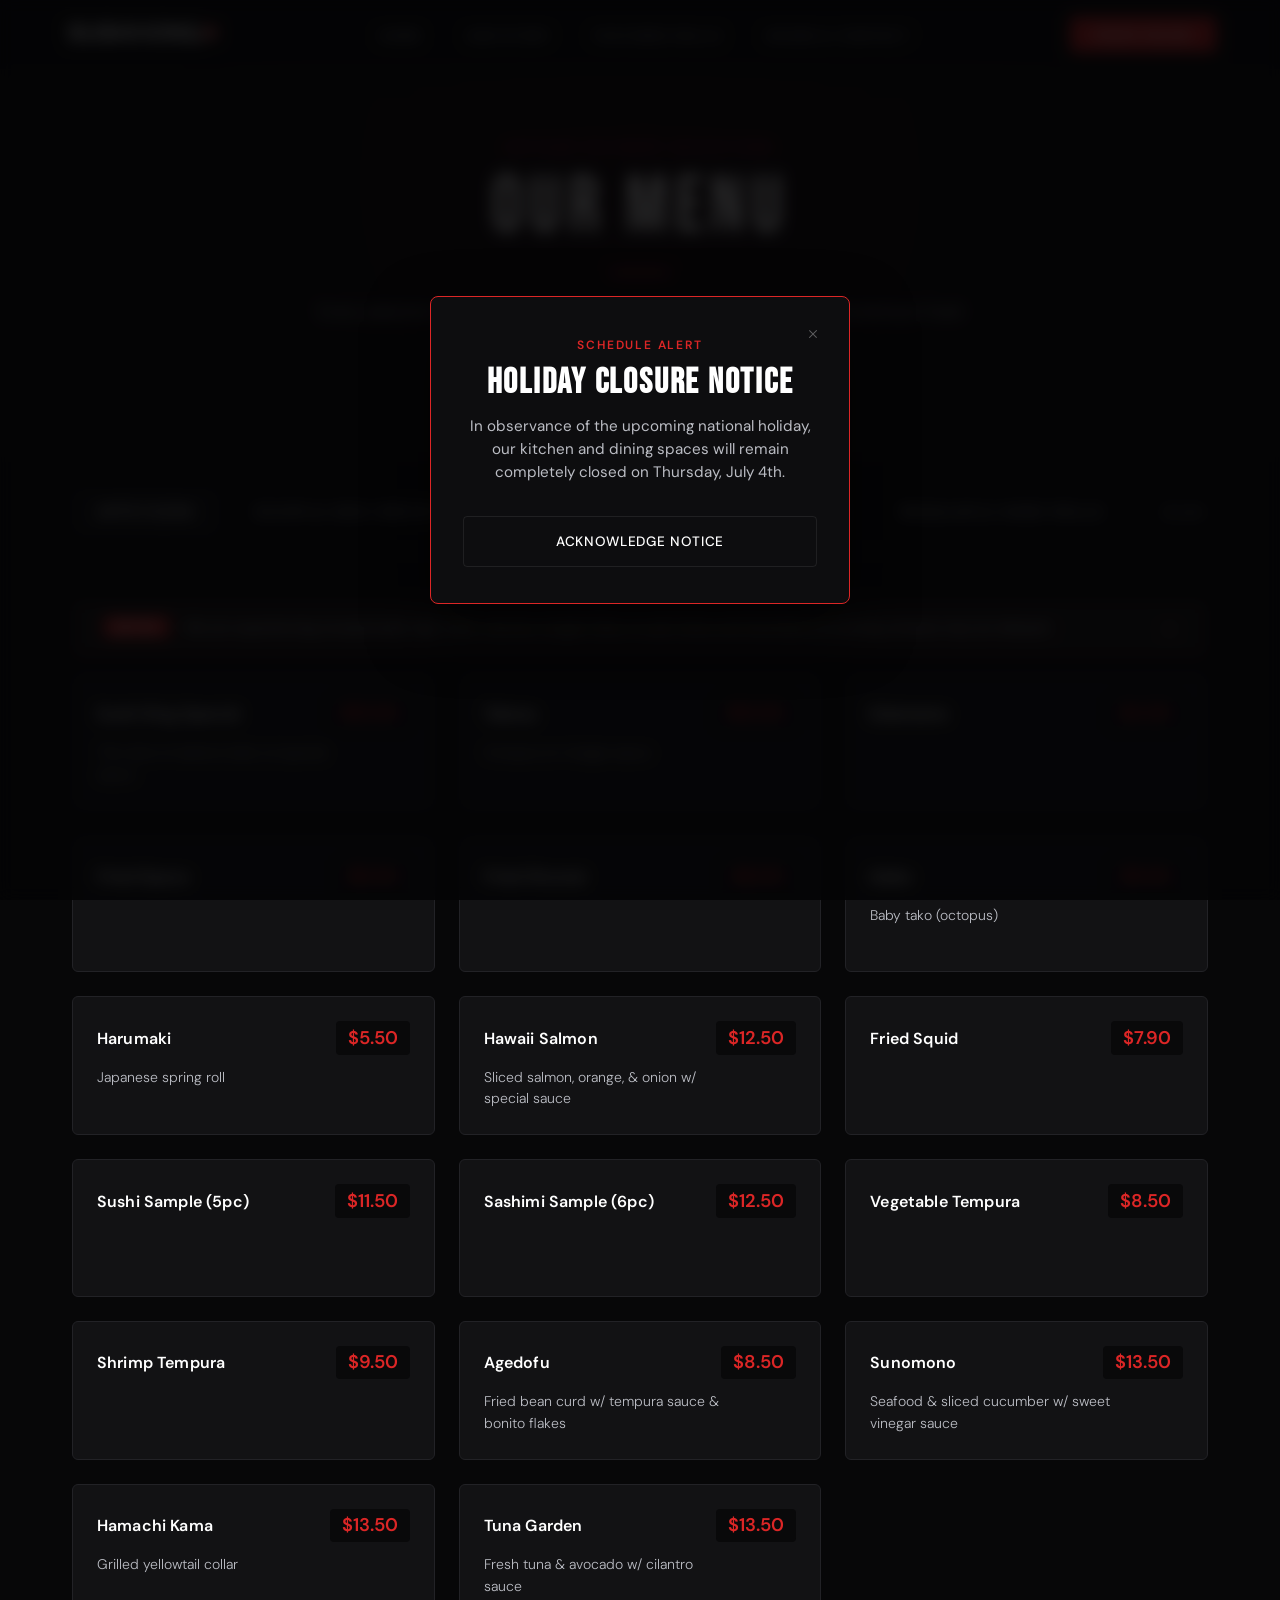
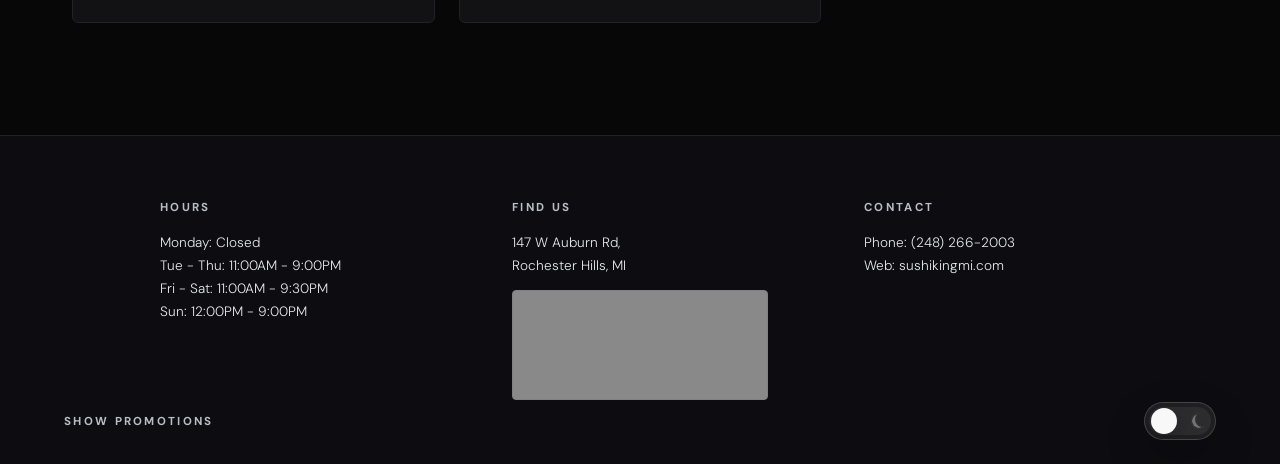
==== commit 20b30eb8: "feat: Modal and Light mode upgrades Added Show Promotions button to display alerts and promotions up" ====
--- a/menu.html
+++ b/menu.html
@@ -214,6 +214,7 @@
                 <p>Phone: (248) 266-2003<br>Web: sushikingmi.com</p>
             </div>
         </div>
+        <button type="button" class="footer-promo-btn" data-show-promotions>Show Promotions</button>
         <div class="light-dark-mode-toggle">
             <button id="theme-toggle" type="button" class="toggle-btn" aria-label="Toggle Light/Dark Mode" aria-pressed="false">
                 <span class="toggle-bg"></span>
--- a/styles.css
+++ b/styles.css
@@ -50,11 +50,11 @@
     --mobile-nav-links-mobile-link-color: #ffffff !important;
     --mobile-nav-links-mobile-cta-color: #ffffff !important;
     --menu-toggle-bar-transition: top 0.2s cubic-bezier(0.4, 0, 0.2, 1),
-            transform 0.2s cubic-bezier(0.4, 0, 0.2, 1) 0.15s,
-            opacity 0.15s ease;
+        transform 0.2s cubic-bezier(0.4, 0, 0.2, 1) 0.15s,
+        opacity 0.15s ease;
     --menu-toggle-active-bar-transition: top 0.2s cubic-bezier(0.4, 0, 0.2, 1) 0.15s,
-            transform 0.2s cubic-bezier(0.4, 0, 0.2, 1),
-            opacity 0.15s ease 0.15s;
+        transform 0.2s cubic-bezier(0.4, 0, 0.2, 1),
+        opacity 0.15s ease 0.15s;
     --menu-tab-btn-hover-background-color: rgba(255, 255, 255, 0.03);
     --menu-card-hover-border-color-2: #33333a;
     --price-tag-color-2: var(--brand-red);
@@ -79,24 +79,30 @@
     --uni-modal-overlay-background: rgba(4, 4, 5, 0.85);
     --uni-modal-wrapper-box-shadow: 0 24px 60px rgba(0, 0, 0, 0.6);
     --uni-modal-wrapper-background: #0d0d0f;
+    --uni-modal-wrapper-border: 1px solid rgba(255, 255, 255, 0.08);
+    --close-uni-modal-color: rgba(255, 255, 255, 0.35);
     --close-uni-modal-hover-background: rgba(255, 255, 255, 0.05);
     --layout-catering-modal-row-link-accented-color: #ffffff;
     --layout-catering-modal-row-link-accented-hover-box-shadow: 0 6px 20px rgba(220, 38, 38, 0.35);
     --layout-catering-modal-row-link-neutral-border: 1px solid rgba(255, 255, 255, 0.06);
     --layout-catering-modal-row-link-neutral-background: rgba(255, 255, 255, 0.03);
     --layout-catering-modal-row-link-neutral-hover-background: rgba(255, 255, 255, 0.06);
+    --layout-catering-modal-row-link-neutral-hover-border-color: rgba(255, 255, 255, 0.12);
     --uni-modal-meta-text-color: rgba(255, 255, 255, 0.3);
-    --layout-newsletter-border-top: 4px solid #ffffff;
+    --layout-newsletter-border-top: 4px solid #dc2626;
     --layout-newsletter-modal-form-input-color: #ffffff;
     --layout-newsletter-modal-form-input-background: rgba(255, 255, 255, 0.04);
+    --layout-newsletter-modal-form-input-border: 1px solid rgba(255, 255, 255, 0.08);
     --layout-newsletter-modal-form-input-focus-border-color: #ffffff;
     --layout-newsletter-modal-form-btn-color: #070708;
+    --layout-newsletter-modal-form-btn-background: var(--text-white); /* white in dark, ink in Lunch Mode */
     --layout-promo-modal-dynamic-title-text-shadow: 0 4px 30px rgba(220, 38, 38, 0.15);
     --layout-promo-modal-dynamic-desc-color: #d4d4d8;
     --layout-promo-modal-promo-cta-box-shadow: 0 4px 15px rgba(220, 38, 38, 0.2);
     --layout-promo-modal-promo-cta-color: #ffffff;
     --layout-promo-modal-promo-cta-hover-box-shadow: 0 6px 20px rgba(220, 38, 38, 0.4);
     --layout-alert-modal-dismiss-btn-color: #ffffff;
+    --layout-alert-modal-dismiss-btn-border: 1px solid rgba(255, 255, 255, 0.08);
     --layout-alert-modal-dismiss-btn-hover-background: rgba(255, 255, 255, 0.04);
     --alert-banner-border-bottom: 1px solid rgba(220, 38, 38, 0.3);
     --alert-banner-background: #1a1515;
@@ -252,9 +258,13 @@
     align-items: center;
     justify-content: center;
     overflow: hidden;
+    /* Fixed black (not a theme variable): this is what shows through when the
+       video fades out between clips, and it must stay black in Lunch Mode too. */
+    background-color: #000;
 }
 
 .hero-video {
+    transition: opacity 0.6s ease;
     position: absolute;
     top: 0;
     left: 0;
@@ -262,6 +272,10 @@
     height: 100%;
     object-fit: cover;
     z-index: 1;
+}
+
+.hero-video.fading {
+    opacity: 0;
 }
 
 .hero-overlay {
@@ -540,12 +554,15 @@
     grid-template-columns: 1fr;
     gap: 2.5rem;
     align-items: flex-start;
-    
+
     /* 🚀 THE SYMMETRY FIX STEP 1: Center the container constraint */
-    max-width: var(--container-width, 1200px); /* Keeps footer from stretching into infinite screen widths */
+    max-width: var(--container-width, 1200px);
+    /* Keeps footer from stretching into infinite screen widths */
     width: 100%;
-    margin: 0 auto; /* Smoothly distributes equal margins on the left and right */
-    padding: 0 2rem; /* Safety padding for smaller viewports */
+    margin: 0 auto;
+    /* Smoothly distributes equal margins on the left and right */
+    padding: 0 2rem;
+    /* Safety padding for smaller viewports */
 }
 
 .find-us-wrapper {
@@ -564,7 +581,7 @@
     overflow: hidden;
     position: relative;
     background: var(--map-container-background);
-    
+
     filter: var(--map-container-filter);
     transition: filter 0.3s ease, border-color 0.3s ease;
 }
@@ -576,7 +593,8 @@
 
 .map-link-btn {
     display: inline-block;
-    margin-top: 0.15rem; /* 🚀 Shifts the link down slightly so it doesn't crowd the map box */
+    margin-top: 0.15rem;
+    /* 🚀 Shifts the link down slightly so it doesn't crowd the map box */
     font-size: 0.8rem;
     color: var(--brand-red, #dc2626);
     text-decoration: none;
@@ -597,6 +615,37 @@
     display: flex;
     align-items: center;
     z-index: 5;
+}
+
+.footer-promo-btn {
+    position: absolute;
+    left: 5%;
+    bottom: 1.5rem;
+    z-index: 5;
+    display: inline-flex;
+    align-items: center;
+    height: 38px; /* matches #theme-toggle so the two sit on the same baseline */
+    padding: 0;
+    background: none;
+    border: none;
+    font-family: var(--font-body);
+    font-size: 0.72rem;
+    font-weight: 700;
+    letter-spacing: 0.2em;
+    text-transform: uppercase;
+    color: var(--text-gray);
+    cursor: pointer;
+    transition: color 0.2s ease;
+}
+
+.footer-promo-btn:hover {
+    color: var(--brand-red);
+}
+
+.footer-promo-btn:focus-visible {
+    outline: 2px solid var(--brand-red);
+    outline-offset: 4px;
+    border-radius: 2px;
 }
 
 #theme-toggle {
@@ -702,9 +751,11 @@
 @media (min-width: 769px) {
     .footer-grid {
         /* 🚀 THE SYMMETRY FIX STEP 2: Use content-fit tracking to squeeze out floating whitespace gap gaps */
-        grid-template-columns: repeat(3, minmax(240px, 1fr)); 
-        gap: 6rem; /* Increases whitespace separations symmetrically between blocks */
-        justify-content: center; /* Pins content elements centered within the footer zone */
+        grid-template-columns: repeat(3, minmax(240px, 1fr));
+        gap: 6rem;
+        /* Increases whitespace separations symmetrically between blocks */
+        justify-content: center;
+        /* Pins content elements centered within the footer zone */
     }
 
     .map-container {
@@ -1533,6 +1584,27 @@
     flex-wrap: wrap;
 }
 
+.reviews-summary-row {
+    display: flex;
+    justify-content: center;
+    align-items: center;
+    gap: 1.5rem;
+    flex-wrap: wrap;
+    margin-top: 1.5rem;
+}
+
+.reviews-rating-divider {
+    width: 1px;
+    height: 28px;
+    background: var(--border-dark);
+}
+
+@media (max-width: 480px) {
+    .reviews-rating-divider {
+        display: none;
+    }
+}
+
 .reviews-score {
     font-family: var(--font-display);
     font-size: 1.6rem;
@@ -1552,11 +1624,21 @@
 }
 
 .reviews-grid {
-    display: grid;
-    grid-template-columns: repeat(auto-fit, minmax(280px, 1fr));
+    display: flex;
     gap: 30px;
-    margin-top: 3.5rem;
+    overflow-x: auto;
+    scroll-snap-type: x mandatory;
+    scroll-behavior: smooth;
+    padding-bottom: 0.5rem;
+    padding-top: 0.5rem;
     text-align: left;
+    /* hide scrollbar across browsers, matches your existing scrollbar-hiding pattern */
+    scrollbar-width: none;
+    -ms-overflow-style: none;
+}
+
+.reviews-grid::-webkit-scrollbar {
+    display: none;
 }
 
 .review-card {
@@ -1569,6 +1651,52 @@
     color: inherit;
     cursor: pointer;
     transition: transform 0.3s ease, border-color 0.3s ease;
+    position: relative;
+    flex: 0 0 320px;
+    scroll-snap-align: start;
+}
+
+.review-source-badge {
+    position: absolute;
+    top: 1rem;
+    right: 1rem;
+    width: 26px;
+    height: 26px;
+    border-radius: 50%;
+    background: var(--bg-dark);
+    border: 1px solid var(--border-dark);
+    display: flex;
+    align-items: center;
+    justify-content: center;
+    padding: 5px;
+}
+
+.source-icon {
+    width: 100%;
+    height: 100%;
+    object-fit: contain;
+}
+
+.review-loved {
+    display: flex;
+    align-items: center;
+    gap: 0.4rem;
+    color: var(--brand-red);
+    margin-bottom: 0.9rem;
+}
+
+.review-loved svg {
+    width: 16px;
+    height: 16px;
+    flex-shrink: 0;
+}
+
+.review-loved span {
+    font-size: 0.78rem;
+    font-weight: 600;
+    letter-spacing: 0.03em;
+    text-transform: uppercase;
+    font-family: var(--font-body);
 }
 
 .review-card:hover {
@@ -1583,13 +1711,95 @@
     margin-bottom: 0.9rem;
 }
 
+.review-quote-wrapper {
+    margin-bottom: 1.1rem;
+}
+
 .review-quote {
     font-size: 0.92rem;
     line-height: 1.6;
     color: var(--text-white);
     font-weight: 300;
-    margin-bottom: 1.1rem;
-    font-family: var(--font-body);
+    font-family: var(--font-body);
+    display: -webkit-box;
+    -webkit-line-clamp: 4;
+    -webkit-box-orient: vertical;
+    overflow: hidden;
+}
+
+.review-quote.expanded {
+    -webkit-line-clamp: unset;
+    overflow: visible;
+}
+
+.review-quote-toggle {
+    display: none;
+    margin-top: 0.4rem;
+    background: none;
+    border: none;
+    padding: 0;
+    font-size: 0.78rem;
+    font-weight: 600;
+    color: var(--brand-red);
+    cursor: pointer;
+    font-family: var(--font-body);
+}
+
+.review-quote-toggle:hover {
+    text-decoration: underline;
+}
+
+.review-owner-reply {
+    margin-top: 1rem;
+    padding: 0.6rem 1rem;
+    background: var(--bg-dark);
+    border-left: 2px solid var(--brand-red);
+    border-radius: 4px;
+}
+
+.review-owner-reply-toggle {
+    display: flex;
+    align-items: center;
+    justify-content: space-between;
+    width: 100%;
+    background: none;
+    border: none;
+    padding: 0.25rem 0;
+    cursor: pointer;
+    font-family: var(--font-body);
+}
+
+.review-owner-reply-label {
+    font-size: 0.68rem;
+    font-weight: 600;
+    text-transform: uppercase;
+    letter-spacing: 0.05em;
+    color: var(--brand-red);
+}
+
+.review-owner-reply-chevron {
+    font-size: 0.75rem;
+    color: var(--brand-red);
+    transition: transform 0.25s ease;
+}
+
+.review-owner-reply.open .review-owner-reply-chevron {
+    transform: rotate(180deg);
+}
+
+.review-owner-reply-text {
+    font-size: 0.82rem;
+    line-height: 1.5;
+    color: var(--text-gray);
+    max-height: 0;
+    overflow: hidden;
+    margin-top: 0;
+    transition: max-height 0.3s ease, margin-top 0.3s ease;
+}
+
+.review-owner-reply.open .review-owner-reply-text {
+    max-height: 300px;
+    margin-top: 0.5rem;
 }
 
 .review-author-row {
@@ -1616,7 +1826,41 @@
 
 .reviews-footer {
     margin-top: 3rem;
-}
+    display: flex;
+    justify-content: center;
+    align-items: center;
+    gap: 1rem;
+    flex-wrap: wrap;
+}
+
+.carousel-controls {
+    display: flex;
+    justify-content: center;
+    gap: 1rem;
+    margin-top: 1.5rem;
+}
+
+.carousel-nav {
+    flex-shrink: 0;
+    width: 40px;
+    height: 40px;
+    border-radius: 50%;
+    border: 1px solid var(--border-dark);
+    background: var(--bg-card);
+    color: var(--text-white);
+    font-size: 1.4rem;
+    cursor: pointer;
+    display: flex;
+    align-items: center;
+    justify-content: center;
+    transition: border-color 0.2s ease, transform 0.2s ease;
+}
+
+.carousel-nav:hover {
+    border-color: var(--brand-red);
+    transform: scale(1.05);
+}
+
 
 /* ==========================================================================
    CATERING HERO PROFILE
@@ -1735,6 +1979,7 @@
     width: 100%;
     height: 100%;
     background: var(--uni-modal-overlay-background);
+    -webkit-backdrop-filter: blur(8px);
     backdrop-filter: blur(8px);
     display: flex;
     align-items: center;
@@ -1754,7 +1999,7 @@
 .uni-modal-wrapper {
     position: relative;
     background: var(--uni-modal-wrapper-background);
-    border: 1px solid rgba(255, 255, 255, 0.08);
+    border: var(--uni-modal-wrapper-border);
     border-radius: 8px;
     padding: 3.5rem 2.5rem 2.5rem 2.5rem;
     box-shadow: var(--uni-modal-wrapper-box-shadow);
@@ -1774,7 +2019,7 @@
     right: 1.25rem;
     background: transparent;
     border: none;
-    color: rgba(255, 255, 255, 0.35);
+    color: var(--close-uni-modal-color);
     font-size: 1.5rem;
     font-weight: 200;
     line-height: 1;
@@ -1871,7 +2116,7 @@
 
 .layout-catering .modal-row-link.neutral:hover {
     background: var(--layout-catering-modal-row-link-neutral-hover-background);
-    border-color: rgba(255, 255, 255, 0.12);
+    border-color: var(--layout-catering-modal-row-link-neutral-hover-border-color);
 }
 
 .modal-row-text {
@@ -1924,7 +2169,7 @@
 .layout-newsletter .modal-form-input {
     flex: 1;
     background: var(--layout-newsletter-modal-form-input-background);
-    border: 1px solid rgba(255, 255, 255, 0.08);
+    border: var(--layout-newsletter-modal-form-input-border);
     padding: 1rem;
     color: var(--layout-newsletter-modal-form-input-color);
     font-family: var(--font-body);
@@ -1939,7 +2184,7 @@
 }
 
 .layout-newsletter .modal-form-btn {
-    background: #ffffff;
+    background: var(--layout-newsletter-modal-form-btn-background);
     color: var(--layout-newsletter-modal-form-btn-color);
     padding: 0 1.75rem;
     font-weight: 600;
@@ -2021,7 +2266,7 @@
 .layout-alert .modal-dismiss-btn {
     width: 100%;
     background: transparent;
-    border: 1px solid rgba(255, 255, 255, 0.08);
+    border: var(--layout-alert-modal-dismiss-btn-border);
     color: var(--layout-alert-modal-dismiss-btn-color);
     font-weight: 500;
     text-transform: uppercase;
@@ -2192,13 +2437,13 @@
     --mobile-nav-links-mobile-link-color: #1a1a18 !important;
     --mobile-nav-links-mobile-cta-color: #1a1a18 !important;
     --menu-toggle-bar-transition: top 0.2s cubic-bezier(0.4, 0, 0.2, 1),
-            transform 0.2s cubic-bezier(0.4, 0, 0.2, 1) 0.15s,
-            opacity 0.15s ease,
-            background-color 0.2s ease;
+        transform 0.2s cubic-bezier(0.4, 0, 0.2, 1) 0.15s,
+        opacity 0.15s ease,
+        background-color 0.2s ease;
     --menu-toggle-active-bar-transition: top 0.2s cubic-bezier(0.4, 0, 0.2, 1) 0.15s,
-            transform 0.2s cubic-bezier(0.4, 0, 0.2, 1),
-            opacity 0.15s ease 0.15s,
-            background-color 0.2s ease;
+        transform 0.2s cubic-bezier(0.4, 0, 0.2, 1),
+        opacity 0.15s ease 0.15s,
+        background-color 0.2s ease;
     --menu-tab-btn-hover-background-color: rgba(255, 255, 255, 0.04);
     --menu-card-hover-border-color-2: #ddd8cc;
     --price-tag-color-2: var(--text-white);
@@ -2220,28 +2465,33 @@
     --catering-pre-title-color: #f5f0e8;
     --catering-inner-content-h2-color: #f5f0e8;
     --catering-inner-content-p-color: rgba(245, 240, 232, 0.8);
-    --uni-modal-overlay-background: rgba(245, 240, 232, 0.95);
-    --uni-modal-wrapper-box-shadow: 0 24px 60px rgba(0, 0, 0, 0.12);
+    --uni-modal-overlay-background: rgba(26, 26, 24, 0.22);
+    --uni-modal-wrapper-box-shadow: 0 24px 60px rgba(0, 0, 0, 0.22);
     --uni-modal-wrapper-background: #f5f0e8;
-    --close-uni-modal-hover-background: rgba(255, 255, 255, 0.06);
+    --uni-modal-wrapper-border: 1px solid rgba(26, 26, 24, 0.18);
+    --close-uni-modal-color: rgba(26, 26, 24, 0.55);
+    --close-uni-modal-hover-background: rgba(26, 26, 24, 0.06);
     --layout-catering-modal-row-link-accented-color: #1a1a18;
-    --layout-catering-modal-row-link-accented-hover-box-shadow: 0 6px 20px rgba(255, 255, 255, 0.35);
-    --layout-catering-modal-row-link-neutral-border: 1px solid rgba(255, 255, 255, 0.07);
-    --layout-catering-modal-row-link-neutral-background: rgba(255, 255, 255, 0.04);
-    --layout-catering-modal-row-link-neutral-hover-background: rgba(255, 255, 255, 0.07);
+    --layout-catering-modal-row-link-accented-hover-box-shadow: 0 6px 20px rgba(220, 38, 38, 0.3);
+    --layout-catering-modal-row-link-neutral-border: 1px solid rgba(26, 26, 24, 0.14);
+    --layout-catering-modal-row-link-neutral-background: rgba(26, 26, 24, 0.03);
+    --layout-catering-modal-row-link-neutral-hover-background: rgba(26, 26, 24, 0.06);
+    --layout-catering-modal-row-link-neutral-hover-border-color: rgba(26, 26, 24, 0.24);
     --uni-modal-meta-text-color: var(--brand-red);
-    --layout-newsletter-border-top: 4px solid #2d6a4f;
+    --layout-newsletter-border-top: 4px solid #dc2626;
     --layout-newsletter-modal-form-input-color: #1a1a18;
-    --layout-newsletter-modal-form-input-background: rgba(255, 255, 255, 0.05);
+    --layout-newsletter-modal-form-input-background: var(--bg-card);
+    --layout-newsletter-modal-form-input-border: 1px solid rgba(26, 26, 24, 0.2);
     --layout-newsletter-modal-form-input-focus-border-color: #1a1a18;
     --layout-newsletter-modal-form-btn-color: #f5f0e8;
-    --layout-promo-modal-dynamic-title-text-shadow: 0 4px 30px rgba(255, 255, 255, 0.15);
+    --layout-promo-modal-dynamic-title-text-shadow: none;
     --layout-promo-modal-dynamic-desc-color: #4a4a40;
-    --layout-promo-modal-promo-cta-box-shadow: 0 4px 15px rgba(255, 255, 255, 0.2);
+    --layout-promo-modal-promo-cta-box-shadow: 0 4px 15px rgba(220, 38, 38, 0.2);
     --layout-promo-modal-promo-cta-color: #1a1a18;
-    --layout-promo-modal-promo-cta-hover-box-shadow: 0 6px 20px rgba(255, 255, 255, 0.4);
+    --layout-promo-modal-promo-cta-hover-box-shadow: 0 6px 20px rgba(220, 38, 38, 0.35);
     --layout-alert-modal-dismiss-btn-color: #1a1a18;
-    --layout-alert-modal-dismiss-btn-hover-background: rgba(255, 255, 255, 0.05);
+    --layout-alert-modal-dismiss-btn-hover-background: rgba(26, 26, 24, 0.05);
+    --layout-alert-modal-dismiss-btn-border: 1px solid rgba(26, 26, 24, 0.3);
     --alert-banner-border-bottom: 1px solid rgba(255, 255, 255, 0.2);
     --alert-banner-background: #f0e8e8;
     --banner-badge-color: #1a1a18;
--- a/styles.css
+++ b/styles.css
@@ -50,11 +50,11 @@
     --mobile-nav-links-mobile-link-color: #ffffff !important;
     --mobile-nav-links-mobile-cta-color: #ffffff !important;
     --menu-toggle-bar-transition: top 0.2s cubic-bezier(0.4, 0, 0.2, 1),
-            transform 0.2s cubic-bezier(0.4, 0, 0.2, 1) 0.15s,
-            opacity 0.15s ease;
+        transform 0.2s cubic-bezier(0.4, 0, 0.2, 1) 0.15s,
+        opacity 0.15s ease;
     --menu-toggle-active-bar-transition: top 0.2s cubic-bezier(0.4, 0, 0.2, 1) 0.15s,
-            transform 0.2s cubic-bezier(0.4, 0, 0.2, 1),
-            opacity 0.15s ease 0.15s;
+        transform 0.2s cubic-bezier(0.4, 0, 0.2, 1),
+        opacity 0.15s ease 0.15s;
     --menu-tab-btn-hover-background-color: rgba(255, 255, 255, 0.03);
     --menu-card-hover-border-color-2: #33333a;
     --price-tag-color-2: var(--brand-red);
@@ -79,24 +79,30 @@
     --uni-modal-overlay-background: rgba(4, 4, 5, 0.85);
     --uni-modal-wrapper-box-shadow: 0 24px 60px rgba(0, 0, 0, 0.6);
     --uni-modal-wrapper-background: #0d0d0f;
+    --uni-modal-wrapper-border: 1px solid rgba(255, 255, 255, 0.08);
+    --close-uni-modal-color: rgba(255, 255, 255, 0.35);
     --close-uni-modal-hover-background: rgba(255, 255, 255, 0.05);
     --layout-catering-modal-row-link-accented-color: #ffffff;
     --layout-catering-modal-row-link-accented-hover-box-shadow: 0 6px 20px rgba(220, 38, 38, 0.35);
     --layout-catering-modal-row-link-neutral-border: 1px solid rgba(255, 255, 255, 0.06);
     --layout-catering-modal-row-link-neutral-background: rgba(255, 255, 255, 0.03);
     --layout-catering-modal-row-link-neutral-hover-background: rgba(255, 255, 255, 0.06);
+    --layout-catering-modal-row-link-neutral-hover-border-color: rgba(255, 255, 255, 0.12);
     --uni-modal-meta-text-color: rgba(255, 255, 255, 0.3);
-    --layout-newsletter-border-top: 4px solid #ffffff;
+    --layout-newsletter-border-top: 4px solid #dc2626;
     --layout-newsletter-modal-form-input-color: #ffffff;
     --layout-newsletter-modal-form-input-background: rgba(255, 255, 255, 0.04);
+    --layout-newsletter-modal-form-input-border: 1px solid rgba(255, 255, 255, 0.08);
     --layout-newsletter-modal-form-input-focus-border-color: #ffffff;
     --layout-newsletter-modal-form-btn-color: #070708;
+    --layout-newsletter-modal-form-btn-background: var(--text-white); /* white in dark, ink in Lunch Mode */
     --layout-promo-modal-dynamic-title-text-shadow: 0 4px 30px rgba(220, 38, 38, 0.15);
     --layout-promo-modal-dynamic-desc-color: #d4d4d8;
     --layout-promo-modal-promo-cta-box-shadow: 0 4px 15px rgba(220, 38, 38, 0.2);
     --layout-promo-modal-promo-cta-color: #ffffff;
     --layout-promo-modal-promo-cta-hover-box-shadow: 0 6px 20px rgba(220, 38, 38, 0.4);
     --layout-alert-modal-dismiss-btn-color: #ffffff;
+    --layout-alert-modal-dismiss-btn-border: 1px solid rgba(255, 255, 255, 0.08);
     --layout-alert-modal-dismiss-btn-hover-background: rgba(255, 255, 255, 0.04);
     --alert-banner-border-bottom: 1px solid rgba(220, 38, 38, 0.3);
     --alert-banner-background: #1a1515;
@@ -252,9 +258,13 @@
     align-items: center;
     justify-content: center;
     overflow: hidden;
+    /* Fixed black (not a theme variable): this is what shows through when the
+       video fades out between clips, and it must stay black in Lunch Mode too. */
+    background-color: #000;
 }
 
 .hero-video {
+    transition: opacity 0.6s ease;
     position: absolute;
     top: 0;
     left: 0;
@@ -262,6 +272,10 @@
     height: 100%;
     object-fit: cover;
     z-index: 1;
+}
+
+.hero-video.fading {
+    opacity: 0;
 }
 
 .hero-overlay {
@@ -540,12 +554,15 @@
     grid-template-columns: 1fr;
     gap: 2.5rem;
     align-items: flex-start;
-    
+
     /* 🚀 THE SYMMETRY FIX STEP 1: Center the container constraint */
-    max-width: var(--container-width, 1200px); /* Keeps footer from stretching into infinite screen widths */
+    max-width: var(--container-width, 1200px);
+    /* Keeps footer from stretching into infinite screen widths */
     width: 100%;
-    margin: 0 auto; /* Smoothly distributes equal margins on the left and right */
-    padding: 0 2rem; /* Safety padding for smaller viewports */
+    margin: 0 auto;
+    /* Smoothly distributes equal margins on the left and right */
+    padding: 0 2rem;
+    /* Safety padding for smaller viewports */
 }
 
 .find-us-wrapper {
@@ -564,7 +581,7 @@
     overflow: hidden;
     position: relative;
     background: var(--map-container-background);
-    
+
     filter: var(--map-container-filter);
     transition: filter 0.3s ease, border-color 0.3s ease;
 }
@@ -576,7 +593,8 @@
 
 .map-link-btn {
     display: inline-block;
-    margin-top: 0.15rem; /* 🚀 Shifts the link down slightly so it doesn't crowd the map box */
+    margin-top: 0.15rem;
+    /* 🚀 Shifts the link down slightly so it doesn't crowd the map box */
     font-size: 0.8rem;
     color: var(--brand-red, #dc2626);
     text-decoration: none;
@@ -597,6 +615,37 @@
     display: flex;
     align-items: center;
     z-index: 5;
+}
+
+.footer-promo-btn {
+    position: absolute;
+    left: 5%;
+    bottom: 1.5rem;
+    z-index: 5;
+    display: inline-flex;
+    align-items: center;
+    height: 38px; /* matches #theme-toggle so the two sit on the same baseline */
+    padding: 0;
+    background: none;
+    border: none;
+    font-family: var(--font-body);
+    font-size: 0.72rem;
+    font-weight: 700;
+    letter-spacing: 0.2em;
+    text-transform: uppercase;
+    color: var(--text-gray);
+    cursor: pointer;
+    transition: color 0.2s ease;
+}
+
+.footer-promo-btn:hover {
+    color: var(--brand-red);
+}
+
+.footer-promo-btn:focus-visible {
+    outline: 2px solid var(--brand-red);
+    outline-offset: 4px;
+    border-radius: 2px;
 }
 
 #theme-toggle {
@@ -702,9 +751,11 @@
 @media (min-width: 769px) {
     .footer-grid {
         /* 🚀 THE SYMMETRY FIX STEP 2: Use content-fit tracking to squeeze out floating whitespace gap gaps */
-        grid-template-columns: repeat(3, minmax(240px, 1fr)); 
-        gap: 6rem; /* Increases whitespace separations symmetrically between blocks */
-        justify-content: center; /* Pins content elements centered within the footer zone */
+        grid-template-columns: repeat(3, minmax(240px, 1fr));
+        gap: 6rem;
+        /* Increases whitespace separations symmetrically between blocks */
+        justify-content: center;
+        /* Pins content elements centered within the footer zone */
     }
 
     .map-container {
@@ -1533,6 +1584,27 @@
     flex-wrap: wrap;
 }
 
+.reviews-summary-row {
+    display: flex;
+    justify-content: center;
+    align-items: center;
+    gap: 1.5rem;
+    flex-wrap: wrap;
+    margin-top: 1.5rem;
+}
+
+.reviews-rating-divider {
+    width: 1px;
+    height: 28px;
+    background: var(--border-dark);
+}
+
+@media (max-width: 480px) {
+    .reviews-rating-divider {
+        display: none;
+    }
+}
+
 .reviews-score {
     font-family: var(--font-display);
     font-size: 1.6rem;
@@ -1552,11 +1624,21 @@
 }
 
 .reviews-grid {
-    display: grid;
-    grid-template-columns: repeat(auto-fit, minmax(280px, 1fr));
+    display: flex;
     gap: 30px;
-    margin-top: 3.5rem;
+    overflow-x: auto;
+    scroll-snap-type: x mandatory;
+    scroll-behavior: smooth;
+    padding-bottom: 0.5rem;
+    padding-top: 0.5rem;
     text-align: left;
+    /* hide scrollbar across browsers, matches your existing scrollbar-hiding pattern */
+    scrollbar-width: none;
+    -ms-overflow-style: none;
+}
+
+.reviews-grid::-webkit-scrollbar {
+    display: none;
 }
 
 .review-card {
@@ -1569,6 +1651,52 @@
     color: inherit;
     cursor: pointer;
     transition: transform 0.3s ease, border-color 0.3s ease;
+    position: relative;
+    flex: 0 0 320px;
+    scroll-snap-align: start;
+}
+
+.review-source-badge {
+    position: absolute;
+    top: 1rem;
+    right: 1rem;
+    width: 26px;
+    height: 26px;
+    border-radius: 50%;
+    background: var(--bg-dark);
+    border: 1px solid var(--border-dark);
+    display: flex;
+    align-items: center;
+    justify-content: center;
+    padding: 5px;
+}
+
+.source-icon {
+    width: 100%;
+    height: 100%;
+    object-fit: contain;
+}
+
+.review-loved {
+    display: flex;
+    align-items: center;
+    gap: 0.4rem;
+    color: var(--brand-red);
+    margin-bottom: 0.9rem;
+}
+
+.review-loved svg {
+    width: 16px;
+    height: 16px;
+    flex-shrink: 0;
+}
+
+.review-loved span {
+    font-size: 0.78rem;
+    font-weight: 600;
+    letter-spacing: 0.03em;
+    text-transform: uppercase;
+    font-family: var(--font-body);
 }
 
 .review-card:hover {
@@ -1583,13 +1711,95 @@
     margin-bottom: 0.9rem;
 }
 
+.review-quote-wrapper {
+    margin-bottom: 1.1rem;
+}
+
 .review-quote {
     font-size: 0.92rem;
     line-height: 1.6;
     color: var(--text-white);
     font-weight: 300;
-    margin-bottom: 1.1rem;
-    font-family: var(--font-body);
+    font-family: var(--font-body);
+    display: -webkit-box;
+    -webkit-line-clamp: 4;
+    -webkit-box-orient: vertical;
+    overflow: hidden;
+}
+
+.review-quote.expanded {
+    -webkit-line-clamp: unset;
+    overflow: visible;
+}
+
+.review-quote-toggle {
+    display: none;
+    margin-top: 0.4rem;
+    background: none;
+    border: none;
+    padding: 0;
+    font-size: 0.78rem;
+    font-weight: 600;
+    color: var(--brand-red);
+    cursor: pointer;
+    font-family: var(--font-body);
+}
+
+.review-quote-toggle:hover {
+    text-decoration: underline;
+}
+
+.review-owner-reply {
+    margin-top: 1rem;
+    padding: 0.6rem 1rem;
+    background: var(--bg-dark);
+    border-left: 2px solid var(--brand-red);
+    border-radius: 4px;
+}
+
+.review-owner-reply-toggle {
+    display: flex;
+    align-items: center;
+    justify-content: space-between;
+    width: 100%;
+    background: none;
+    border: none;
+    padding: 0.25rem 0;
+    cursor: pointer;
+    font-family: var(--font-body);
+}
+
+.review-owner-reply-label {
+    font-size: 0.68rem;
+    font-weight: 600;
+    text-transform: uppercase;
+    letter-spacing: 0.05em;
+    color: var(--brand-red);
+}
+
+.review-owner-reply-chevron {
+    font-size: 0.75rem;
+    color: var(--brand-red);
+    transition: transform 0.25s ease;
+}
+
+.review-owner-reply.open .review-owner-reply-chevron {
+    transform: rotate(180deg);
+}
+
+.review-owner-reply-text {
+    font-size: 0.82rem;
+    line-height: 1.5;
+    color: var(--text-gray);
+    max-height: 0;
+    overflow: hidden;
+    margin-top: 0;
+    transition: max-height 0.3s ease, margin-top 0.3s ease;
+}
+
+.review-owner-reply.open .review-owner-reply-text {
+    max-height: 300px;
+    margin-top: 0.5rem;
 }
 
 .review-author-row {
@@ -1616,7 +1826,41 @@
 
 .reviews-footer {
     margin-top: 3rem;
-}
+    display: flex;
+    justify-content: center;
+    align-items: center;
+    gap: 1rem;
+    flex-wrap: wrap;
+}
+
+.carousel-controls {
+    display: flex;
+    justify-content: center;
+    gap: 1rem;
+    margin-top: 1.5rem;
+}
+
+.carousel-nav {
+    flex-shrink: 0;
+    width: 40px;
+    height: 40px;
+    border-radius: 50%;
+    border: 1px solid var(--border-dark);
+    background: var(--bg-card);
+    color: var(--text-white);
+    font-size: 1.4rem;
+    cursor: pointer;
+    display: flex;
+    align-items: center;
+    justify-content: center;
+    transition: border-color 0.2s ease, transform 0.2s ease;
+}
+
+.carousel-nav:hover {
+    border-color: var(--brand-red);
+    transform: scale(1.05);
+}
+
 
 /* ==========================================================================
    CATERING HERO PROFILE
@@ -1735,6 +1979,7 @@
     width: 100%;
     height: 100%;
     background: var(--uni-modal-overlay-background);
+    -webkit-backdrop-filter: blur(8px);
     backdrop-filter: blur(8px);
     display: flex;
     align-items: center;
@@ -1754,7 +1999,7 @@
 .uni-modal-wrapper {
     position: relative;
     background: var(--uni-modal-wrapper-background);
-    border: 1px solid rgba(255, 255, 255, 0.08);
+    border: var(--uni-modal-wrapper-border);
     border-radius: 8px;
     padding: 3.5rem 2.5rem 2.5rem 2.5rem;
     box-shadow: var(--uni-modal-wrapper-box-shadow);
@@ -1774,7 +2019,7 @@
     right: 1.25rem;
     background: transparent;
     border: none;
-    color: rgba(255, 255, 255, 0.35);
+    color: var(--close-uni-modal-color);
     font-size: 1.5rem;
     font-weight: 200;
     line-height: 1;
@@ -1871,7 +2116,7 @@
 
 .layout-catering .modal-row-link.neutral:hover {
     background: var(--layout-catering-modal-row-link-neutral-hover-background);
-    border-color: rgba(255, 255, 255, 0.12);
+    border-color: var(--layout-catering-modal-row-link-neutral-hover-border-color);
 }
 
 .modal-row-text {
@@ -1924,7 +2169,7 @@
 .layout-newsletter .modal-form-input {
     flex: 1;
     background: var(--layout-newsletter-modal-form-input-background);
-    border: 1px solid rgba(255, 255, 255, 0.08);
+    border: var(--layout-newsletter-modal-form-input-border);
     padding: 1rem;
     color: var(--layout-newsletter-modal-form-input-color);
     font-family: var(--font-body);
@@ -1939,7 +2184,7 @@
 }
 
 .layout-newsletter .modal-form-btn {
-    background: #ffffff;
+    background: var(--layout-newsletter-modal-form-btn-background);
     color: var(--layout-newsletter-modal-form-btn-color);
     padding: 0 1.75rem;
     font-weight: 600;
@@ -2021,7 +2266,7 @@
 .layout-alert .modal-dismiss-btn {
     width: 100%;
     background: transparent;
-    border: 1px solid rgba(255, 255, 255, 0.08);
+    border: var(--layout-alert-modal-dismiss-btn-border);
     color: var(--layout-alert-modal-dismiss-btn-color);
     font-weight: 500;
     text-transform: uppercase;
@@ -2192,13 +2437,13 @@
     --mobile-nav-links-mobile-link-color: #1a1a18 !important;
     --mobile-nav-links-mobile-cta-color: #1a1a18 !important;
     --menu-toggle-bar-transition: top 0.2s cubic-bezier(0.4, 0, 0.2, 1),
-            transform 0.2s cubic-bezier(0.4, 0, 0.2, 1) 0.15s,
-            opacity 0.15s ease,
-            background-color 0.2s ease;
+        transform 0.2s cubic-bezier(0.4, 0, 0.2, 1) 0.15s,
+        opacity 0.15s ease,
+        background-color 0.2s ease;
     --menu-toggle-active-bar-transition: top 0.2s cubic-bezier(0.4, 0, 0.2, 1) 0.15s,
-            transform 0.2s cubic-bezier(0.4, 0, 0.2, 1),
-            opacity 0.15s ease 0.15s,
-            background-color 0.2s ease;
+        transform 0.2s cubic-bezier(0.4, 0, 0.2, 1),
+        opacity 0.15s ease 0.15s,
+        background-color 0.2s ease;
     --menu-tab-btn-hover-background-color: rgba(255, 255, 255, 0.04);
     --menu-card-hover-border-color-2: #ddd8cc;
     --price-tag-color-2: var(--text-white);
@@ -2220,28 +2465,33 @@
     --catering-pre-title-color: #f5f0e8;
     --catering-inner-content-h2-color: #f5f0e8;
     --catering-inner-content-p-color: rgba(245, 240, 232, 0.8);
-    --uni-modal-overlay-background: rgba(245, 240, 232, 0.95);
-    --uni-modal-wrapper-box-shadow: 0 24px 60px rgba(0, 0, 0, 0.12);
+    --uni-modal-overlay-background: rgba(26, 26, 24, 0.22);
+    --uni-modal-wrapper-box-shadow: 0 24px 60px rgba(0, 0, 0, 0.22);
     --uni-modal-wrapper-background: #f5f0e8;
-    --close-uni-modal-hover-background: rgba(255, 255, 255, 0.06);
+    --uni-modal-wrapper-border: 1px solid rgba(26, 26, 24, 0.18);
+    --close-uni-modal-color: rgba(26, 26, 24, 0.55);
+    --close-uni-modal-hover-background: rgba(26, 26, 24, 0.06);
     --layout-catering-modal-row-link-accented-color: #1a1a18;
-    --layout-catering-modal-row-link-accented-hover-box-shadow: 0 6px 20px rgba(255, 255, 255, 0.35);
-    --layout-catering-modal-row-link-neutral-border: 1px solid rgba(255, 255, 255, 0.07);
-    --layout-catering-modal-row-link-neutral-background: rgba(255, 255, 255, 0.04);
-    --layout-catering-modal-row-link-neutral-hover-background: rgba(255, 255, 255, 0.07);
+    --layout-catering-modal-row-link-accented-hover-box-shadow: 0 6px 20px rgba(220, 38, 38, 0.3);
+    --layout-catering-modal-row-link-neutral-border: 1px solid rgba(26, 26, 24, 0.14);
+    --layout-catering-modal-row-link-neutral-background: rgba(26, 26, 24, 0.03);
+    --layout-catering-modal-row-link-neutral-hover-background: rgba(26, 26, 24, 0.06);
+    --layout-catering-modal-row-link-neutral-hover-border-color: rgba(26, 26, 24, 0.24);
     --uni-modal-meta-text-color: var(--brand-red);
-    --layout-newsletter-border-top: 4px solid #2d6a4f;
+    --layout-newsletter-border-top: 4px solid #dc2626;
     --layout-newsletter-modal-form-input-color: #1a1a18;
-    --layout-newsletter-modal-form-input-background: rgba(255, 255, 255, 0.05);
+    --layout-newsletter-modal-form-input-background: var(--bg-card);
+    --layout-newsletter-modal-form-input-border: 1px solid rgba(26, 26, 24, 0.2);
     --layout-newsletter-modal-form-input-focus-border-color: #1a1a18;
     --layout-newsletter-modal-form-btn-color: #f5f0e8;
-    --layout-promo-modal-dynamic-title-text-shadow: 0 4px 30px rgba(255, 255, 255, 0.15);
+    --layout-promo-modal-dynamic-title-text-shadow: none;
     --layout-promo-modal-dynamic-desc-color: #4a4a40;
-    --layout-promo-modal-promo-cta-box-shadow: 0 4px 15px rgba(255, 255, 255, 0.2);
+    --layout-promo-modal-promo-cta-box-shadow: 0 4px 15px rgba(220, 38, 38, 0.2);
     --layout-promo-modal-promo-cta-color: #1a1a18;
-    --layout-promo-modal-promo-cta-hover-box-shadow: 0 6px 20px rgba(255, 255, 255, 0.4);
+    --layout-promo-modal-promo-cta-hover-box-shadow: 0 6px 20px rgba(220, 38, 38, 0.35);
     --layout-alert-modal-dismiss-btn-color: #1a1a18;
-    --layout-alert-modal-dismiss-btn-hover-background: rgba(255, 255, 255, 0.05);
+    --layout-alert-modal-dismiss-btn-hover-background: rgba(26, 26, 24, 0.05);
+    --layout-alert-modal-dismiss-btn-border: 1px solid rgba(26, 26, 24, 0.3);
     --alert-banner-border-bottom: 1px solid rgba(255, 255, 255, 0.2);
     --alert-banner-background: #f0e8e8;
     --banner-badge-color: #1a1a18;
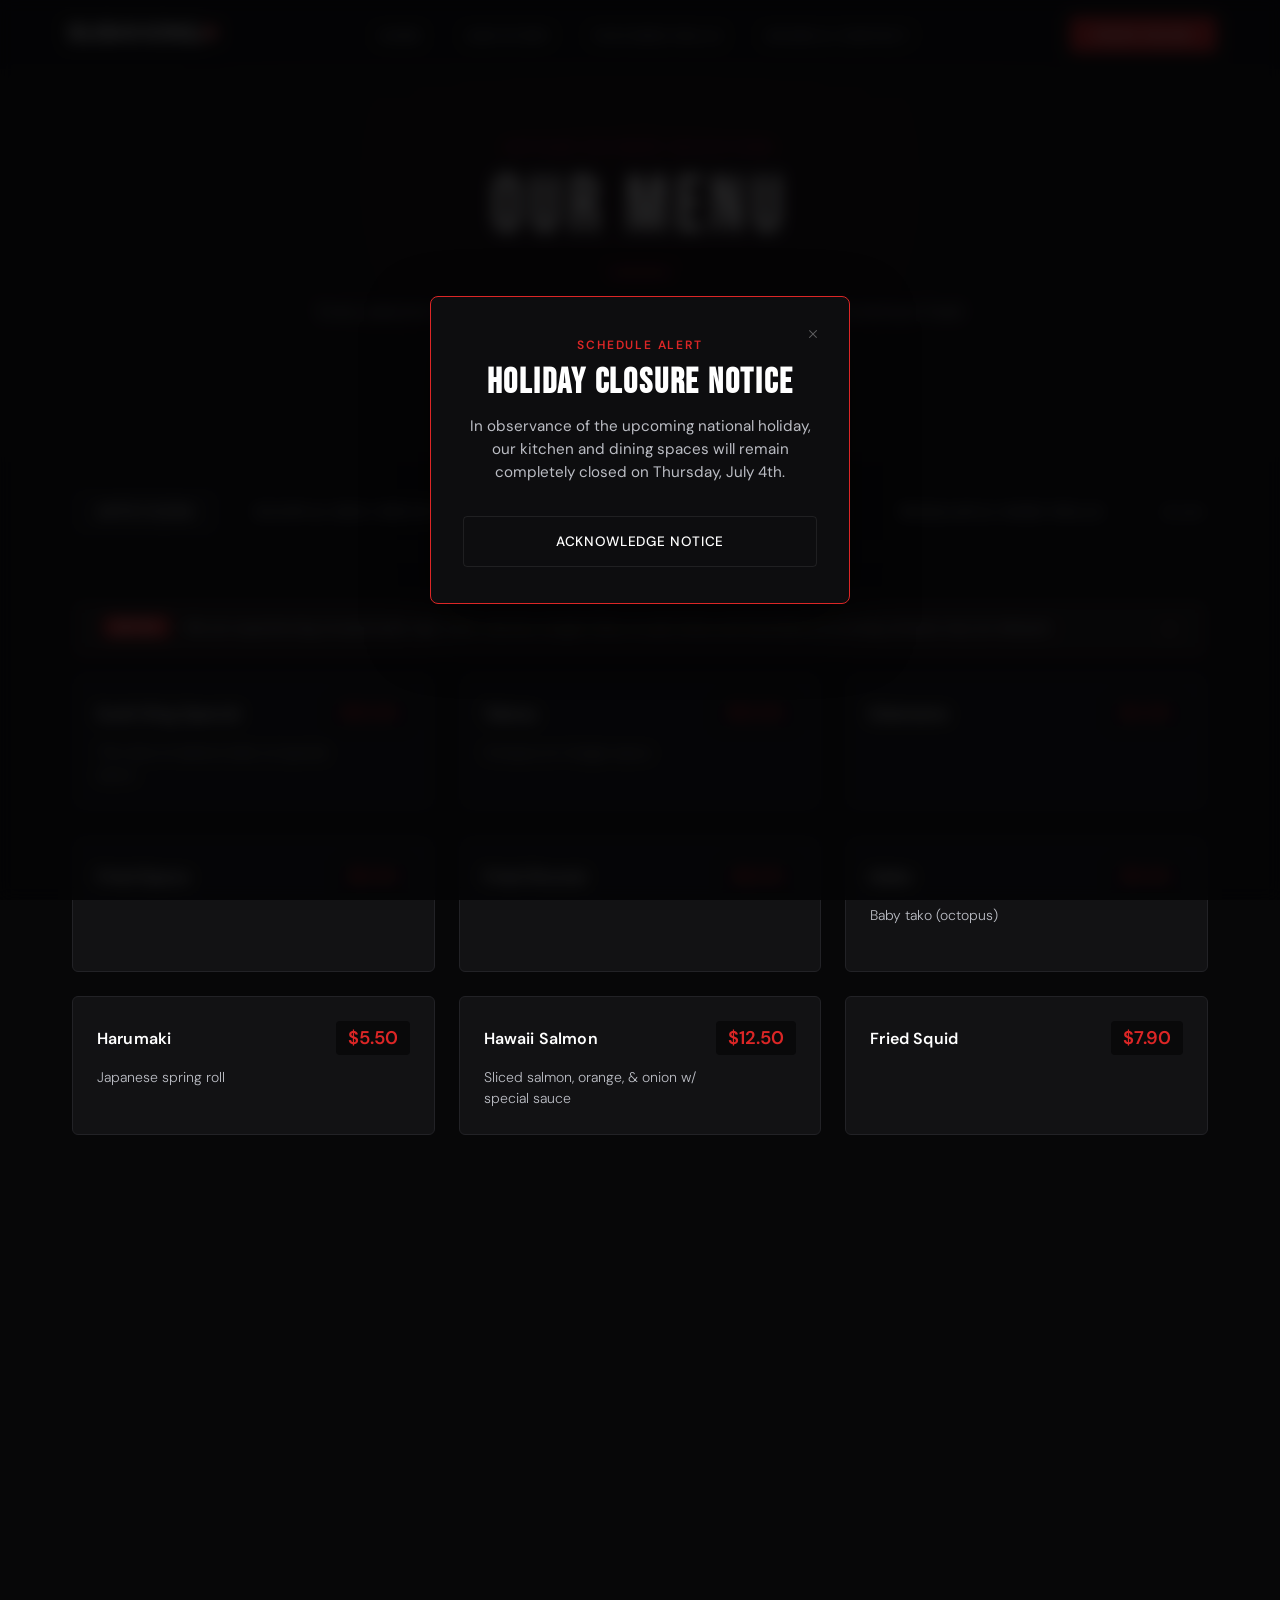
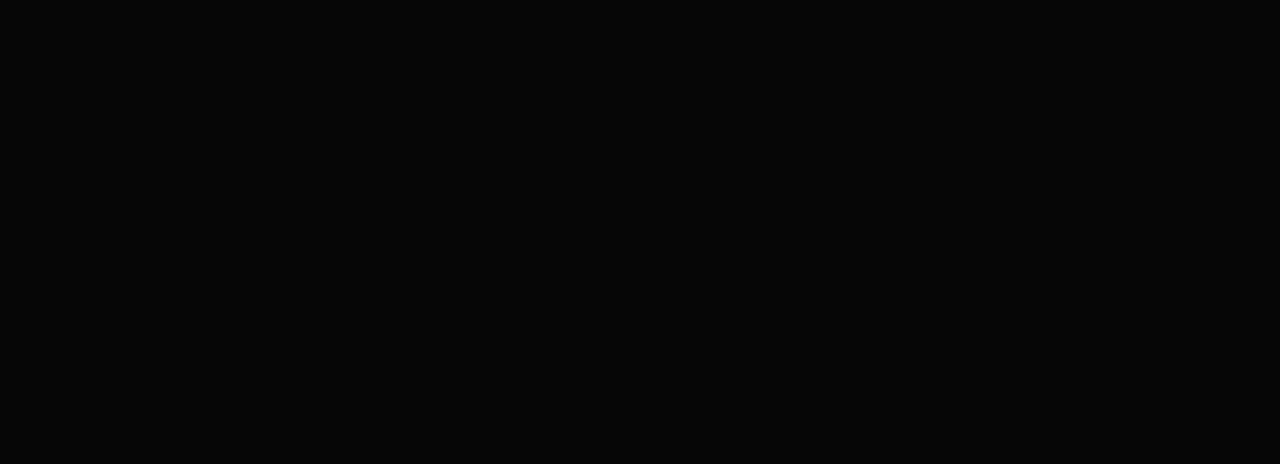
==== commit d3f11e02: "fix: SEO fix on menu" ====
--- a/menu.html
+++ b/menu.html
@@ -34,7 +34,7 @@
     <link rel="icon" href="assets/favicon.ico">
 
     <!-- Advanced SEO -->
-    <script type="application/ld:json">
+    <script type="application/ld+json">
 {
   "@context": "https://schema.org",
   "@type": "Menu",
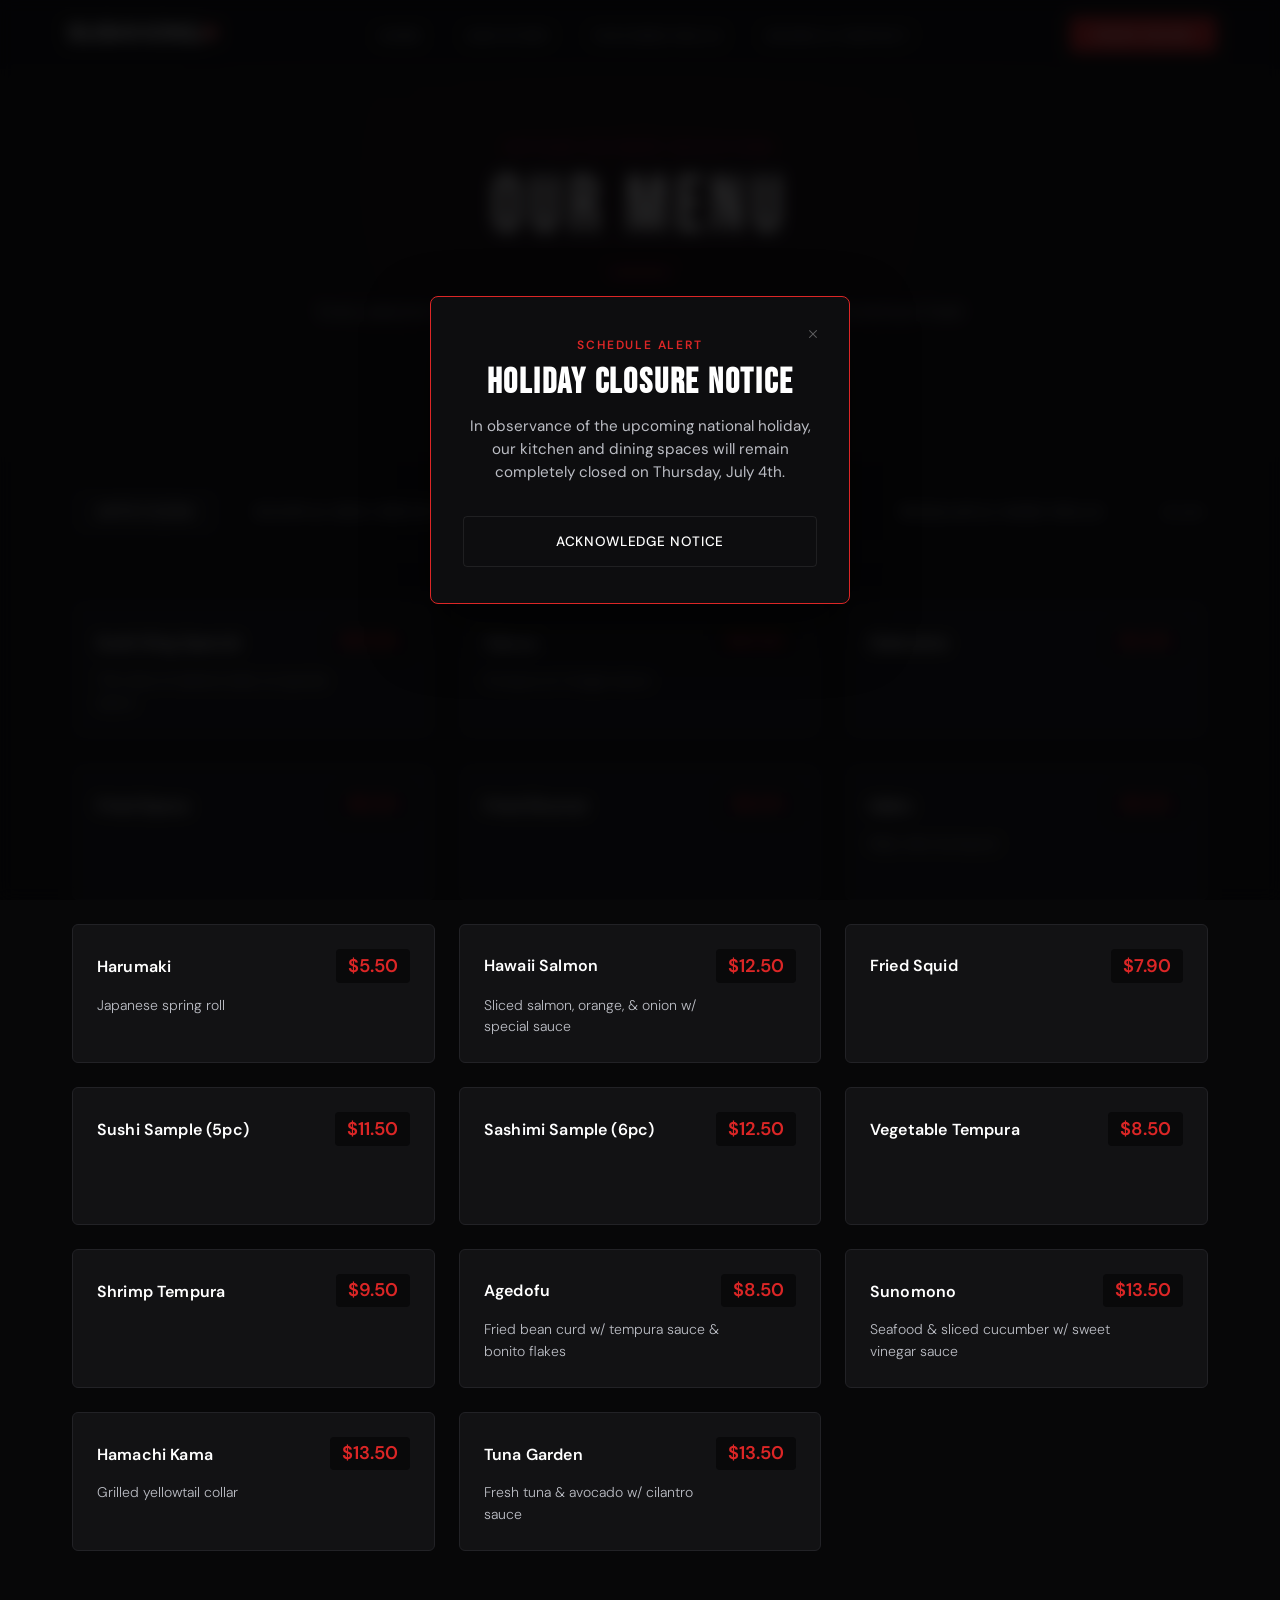
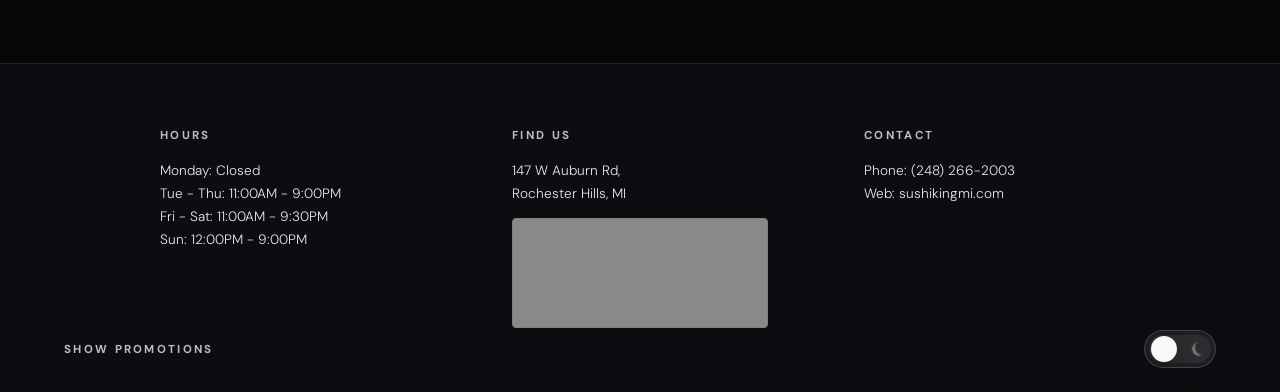
==== commit 0592cea8: "fix: Removed all demo notices and promos" ====
--- a/menu.html
+++ b/menu.html
@@ -169,7 +169,7 @@
 
 
         <!--ADD OR REMOVE HIDDEN FROM class="alert-banner" to show/hide the banner -->
-        <div id="global-alert-banner" class="alert-banner">
+        <div id="global-alert-banner" class="alert-banner hidden">
             <div class="banner-content">
                 <!--Change banner badge text as needed-->
                 <span class="banner-badge">Notice</span>
